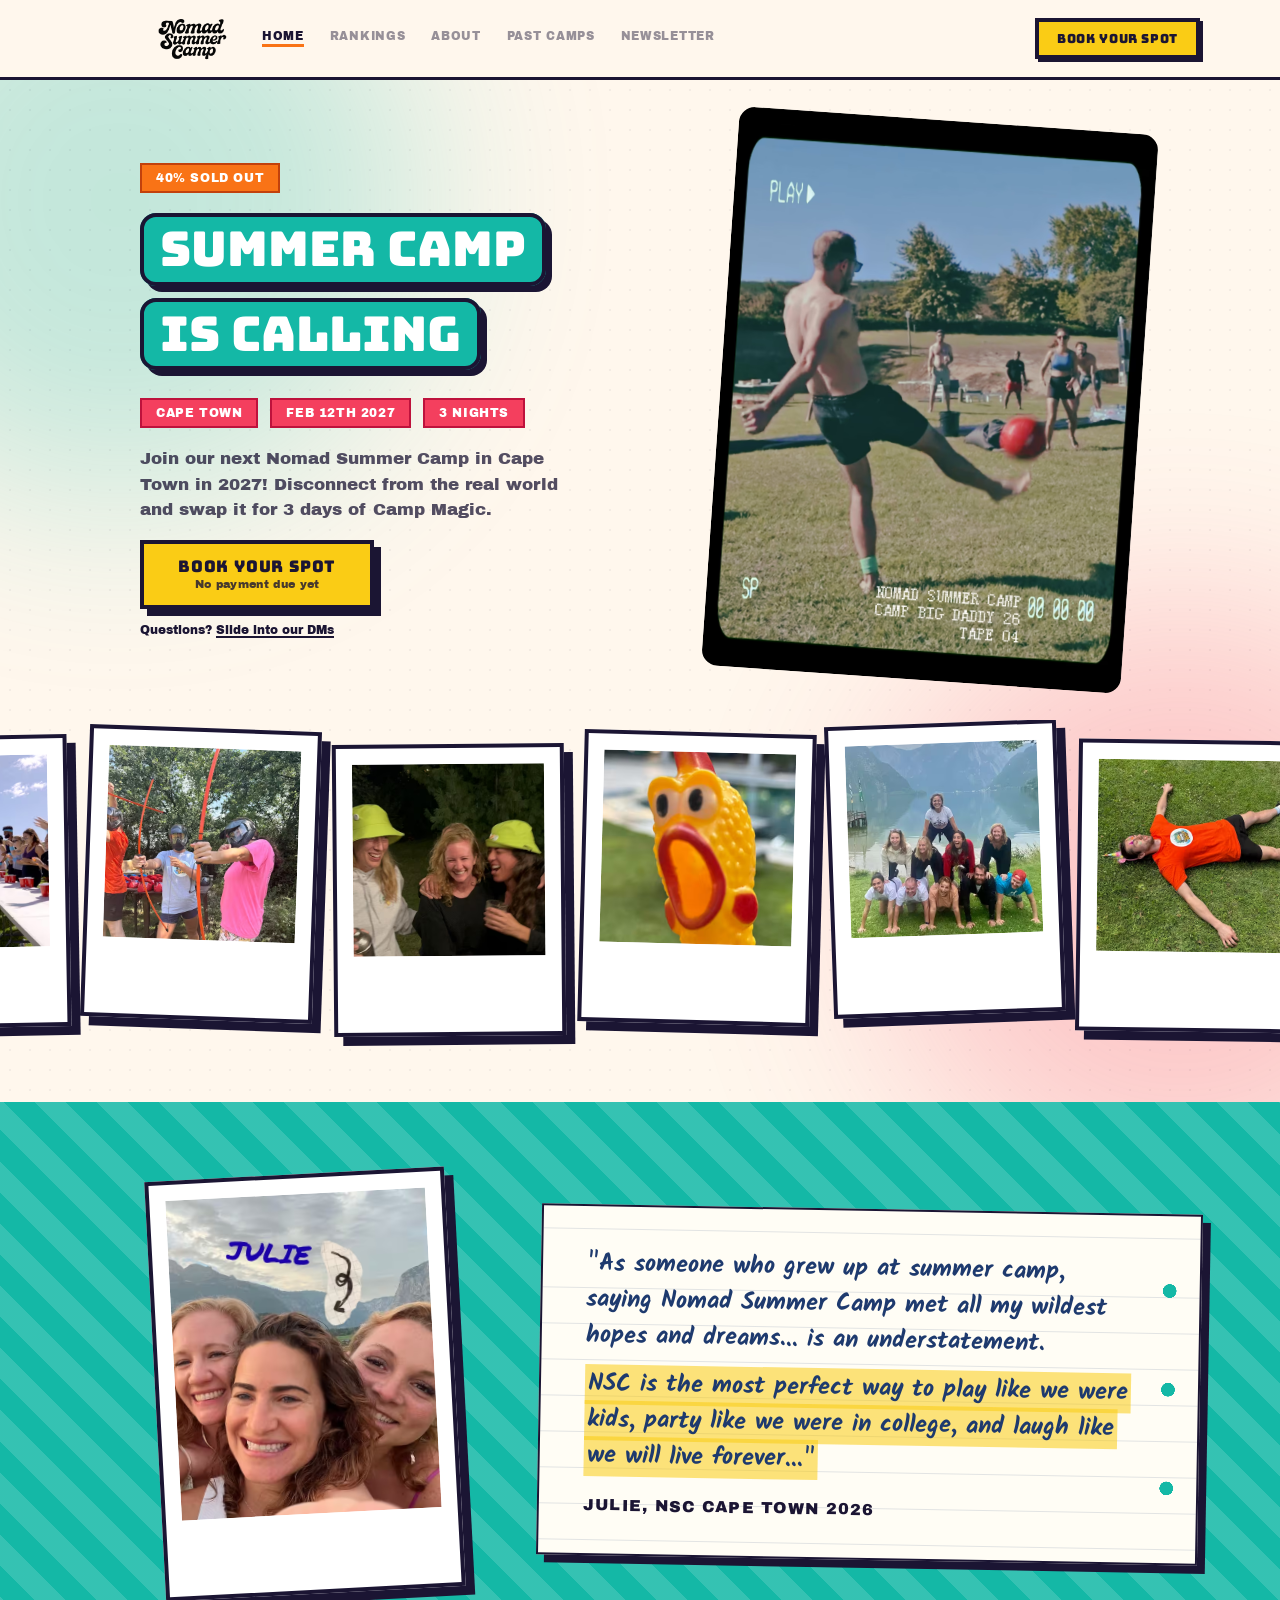
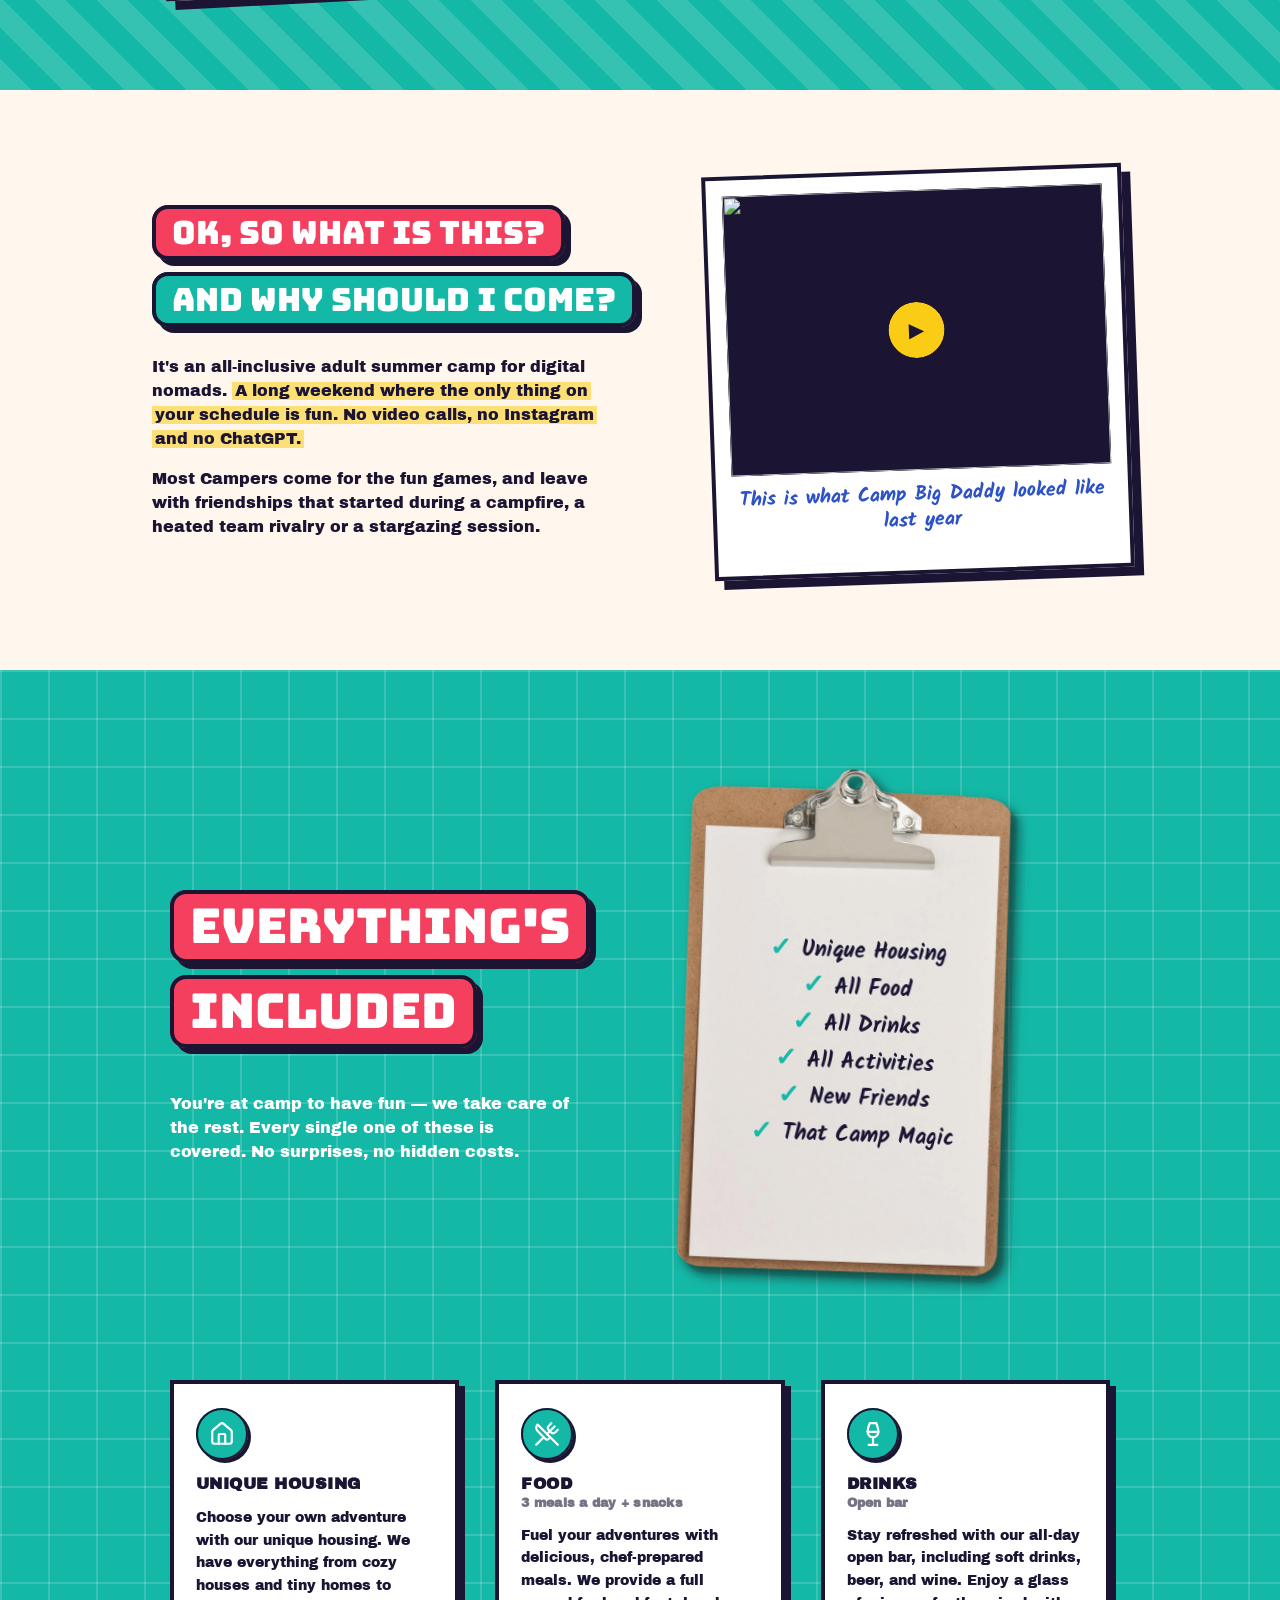
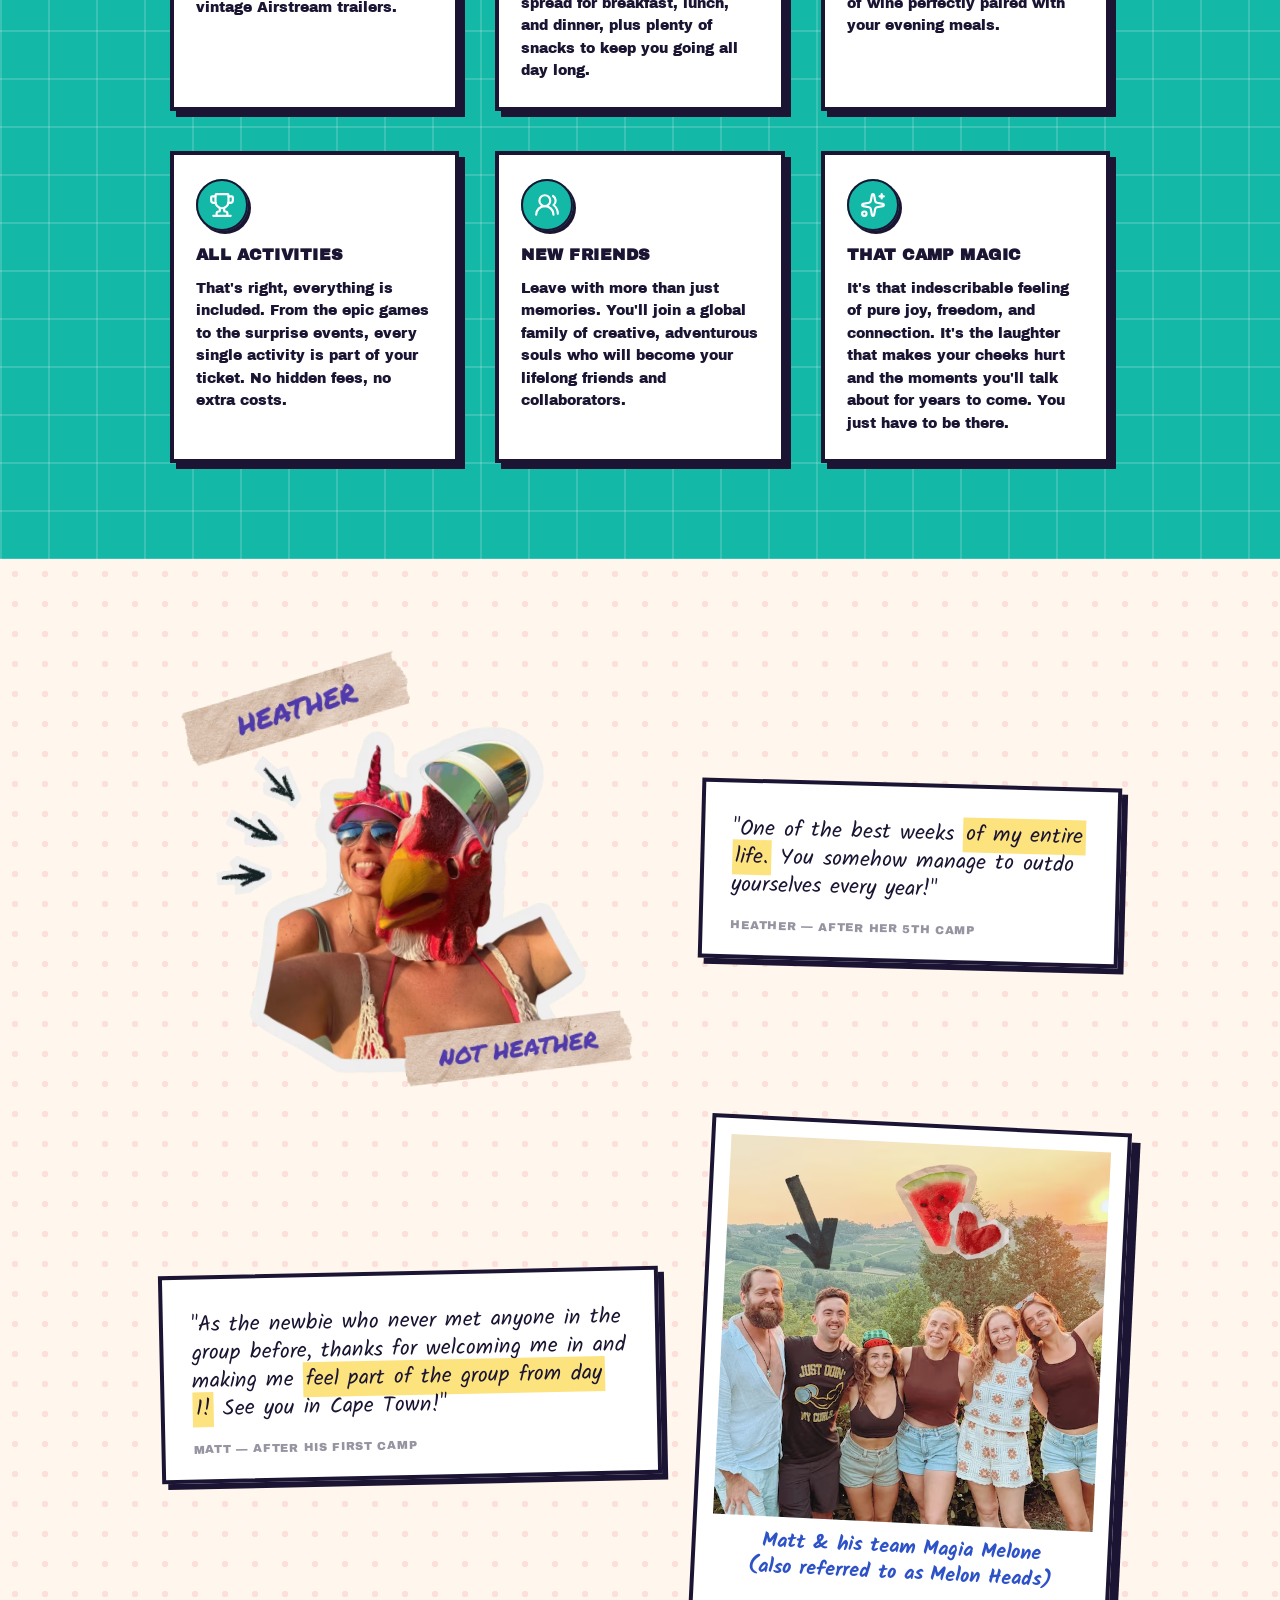
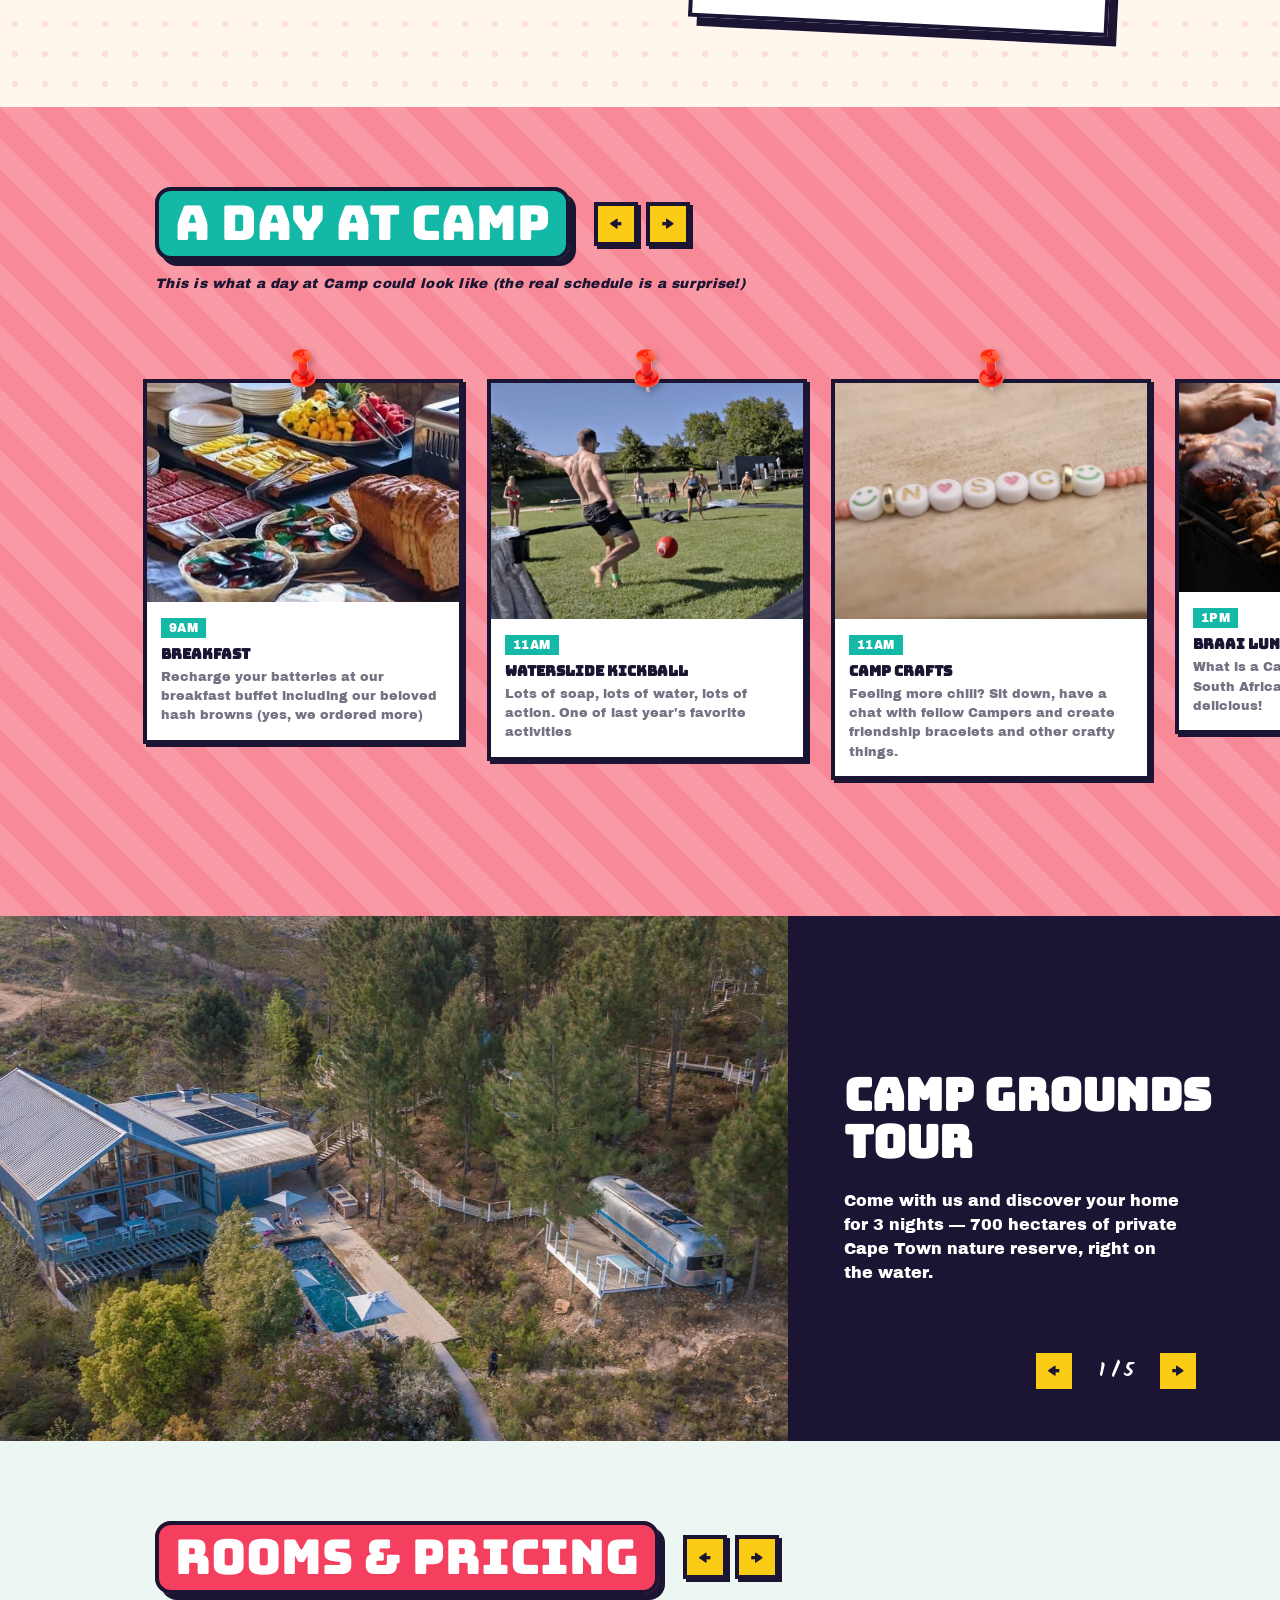
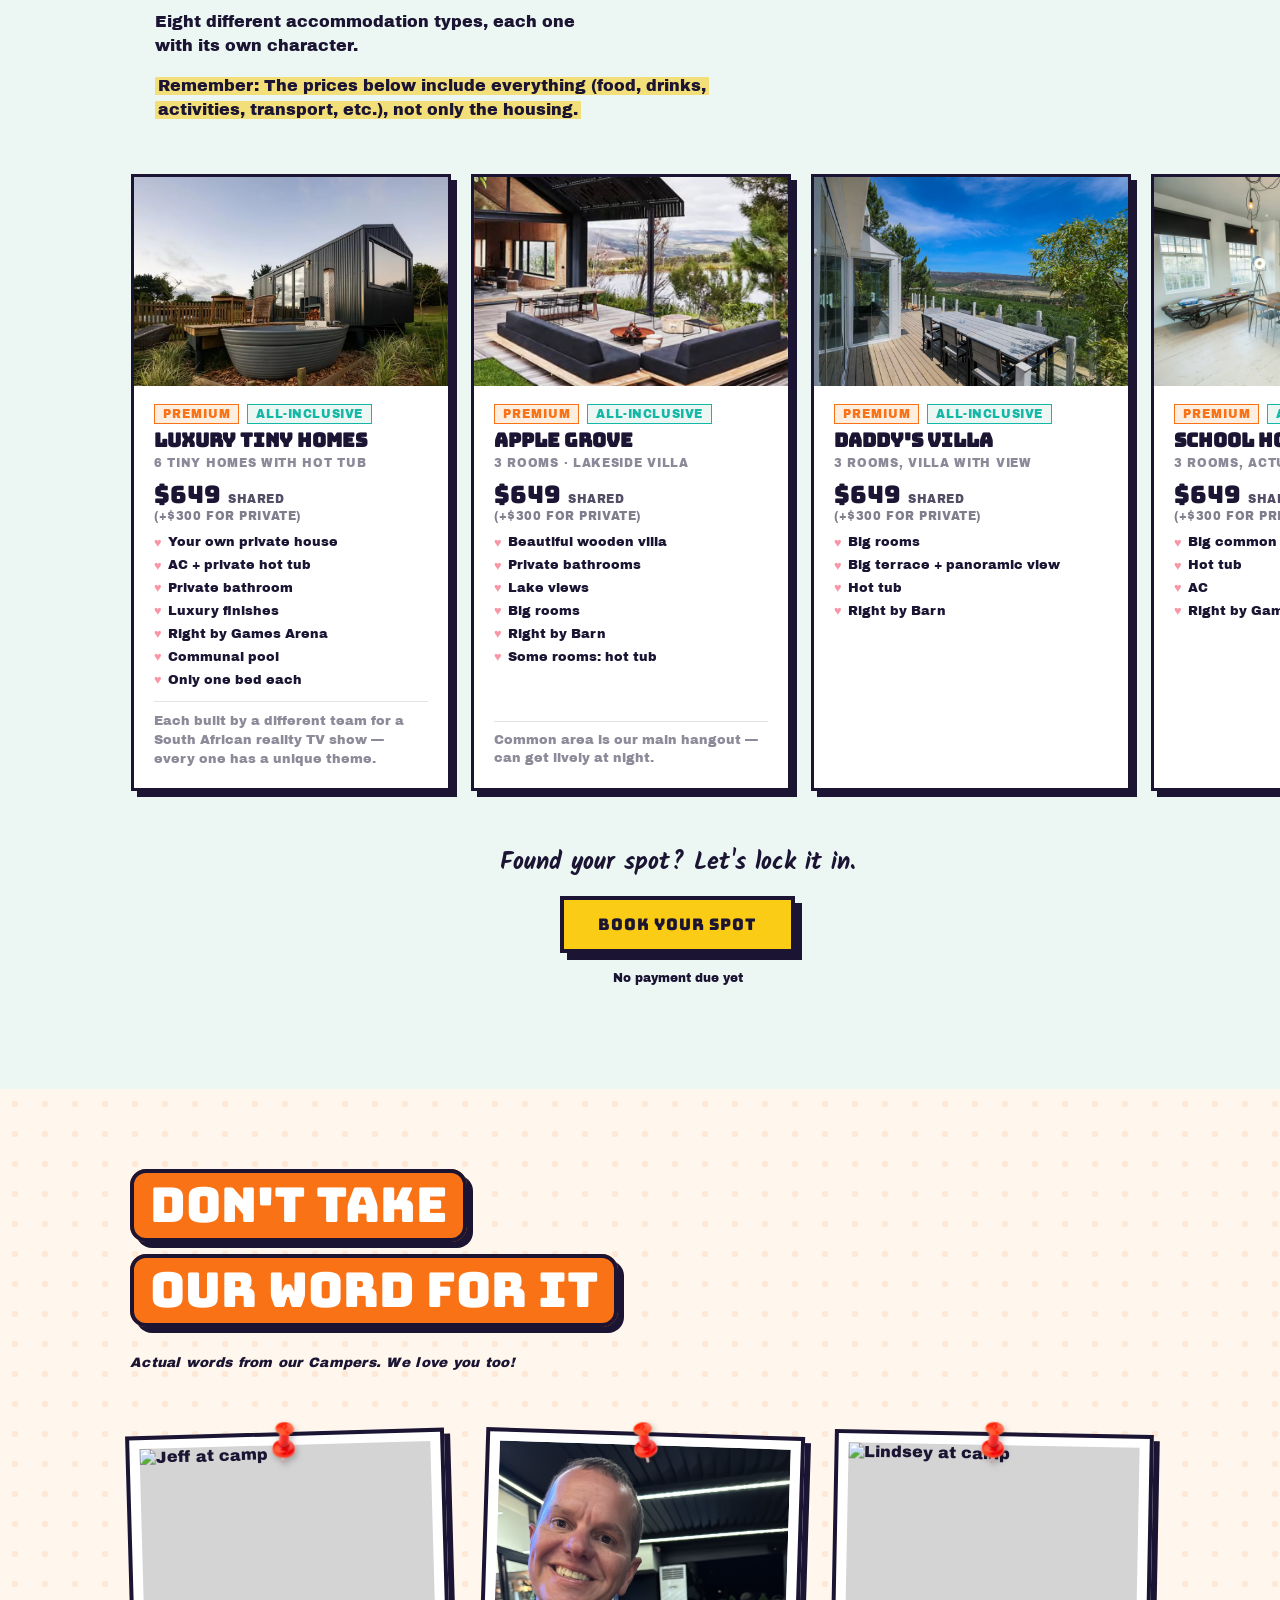
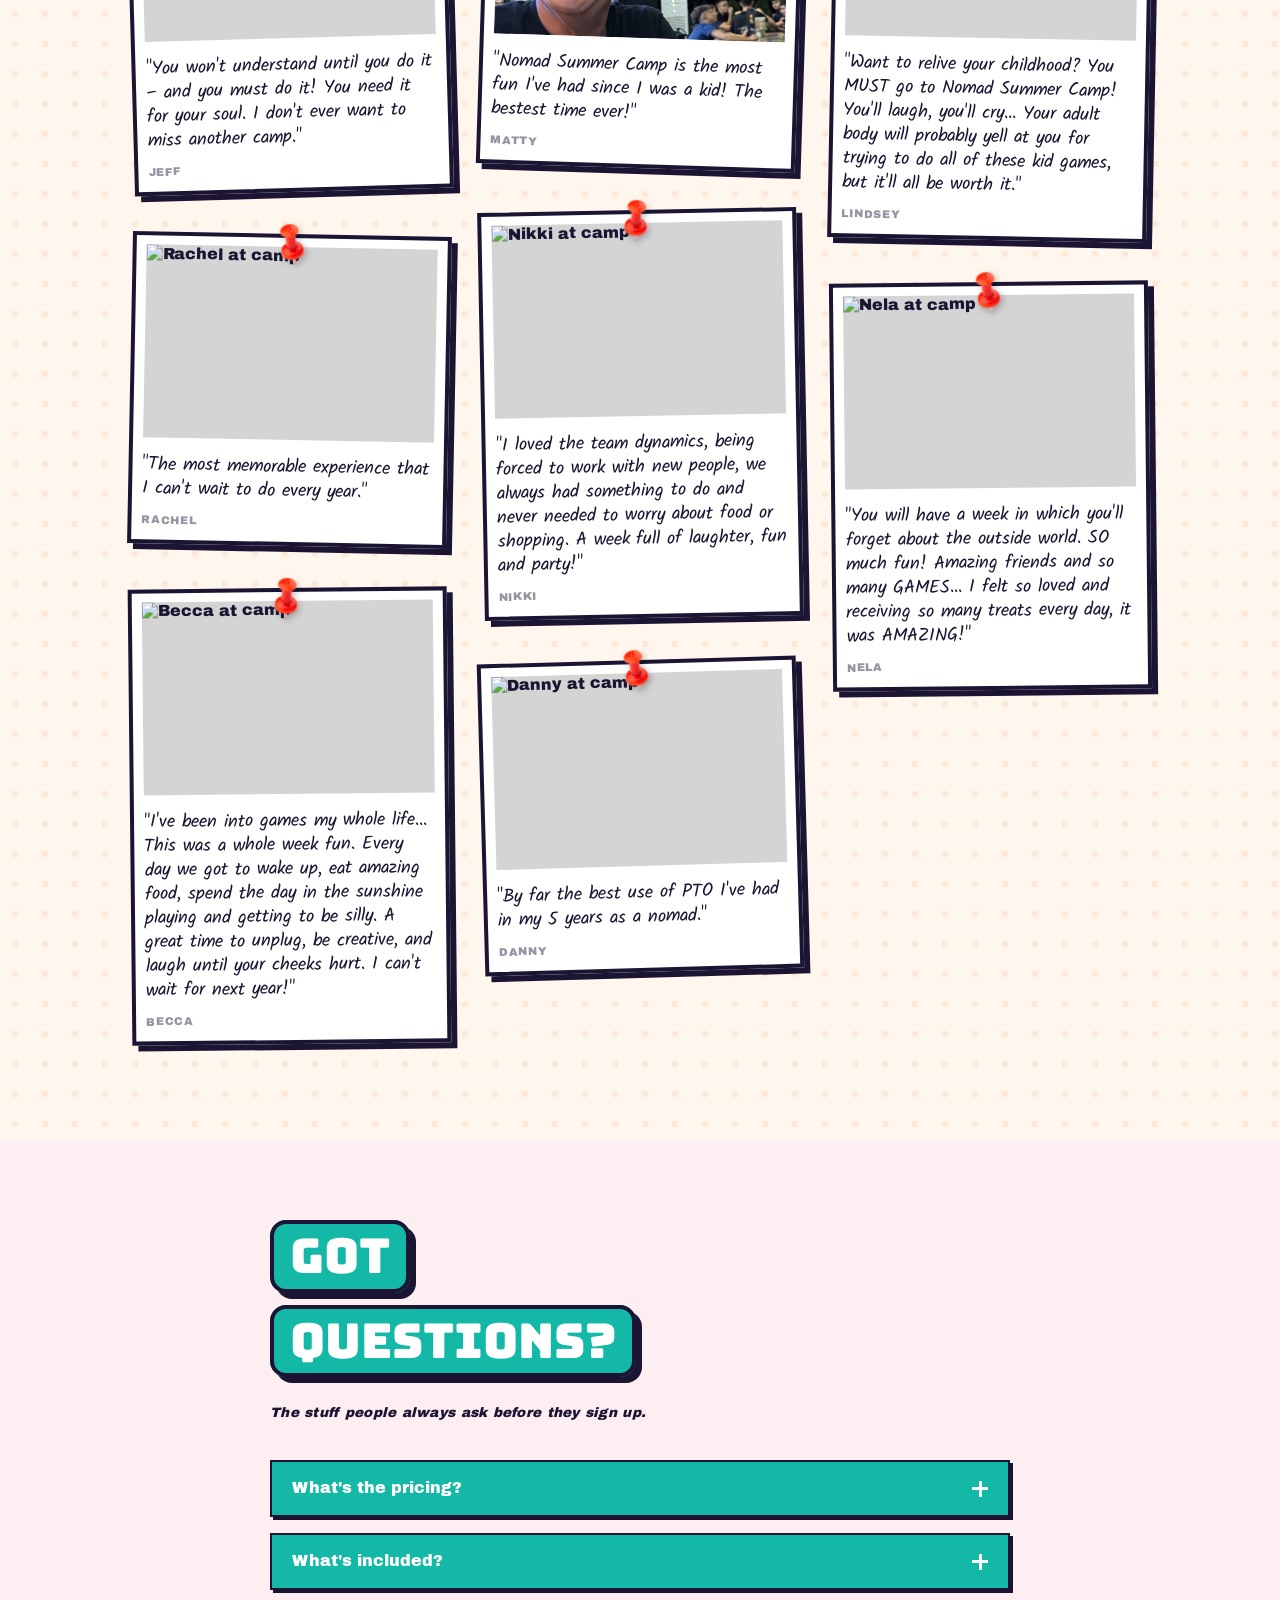
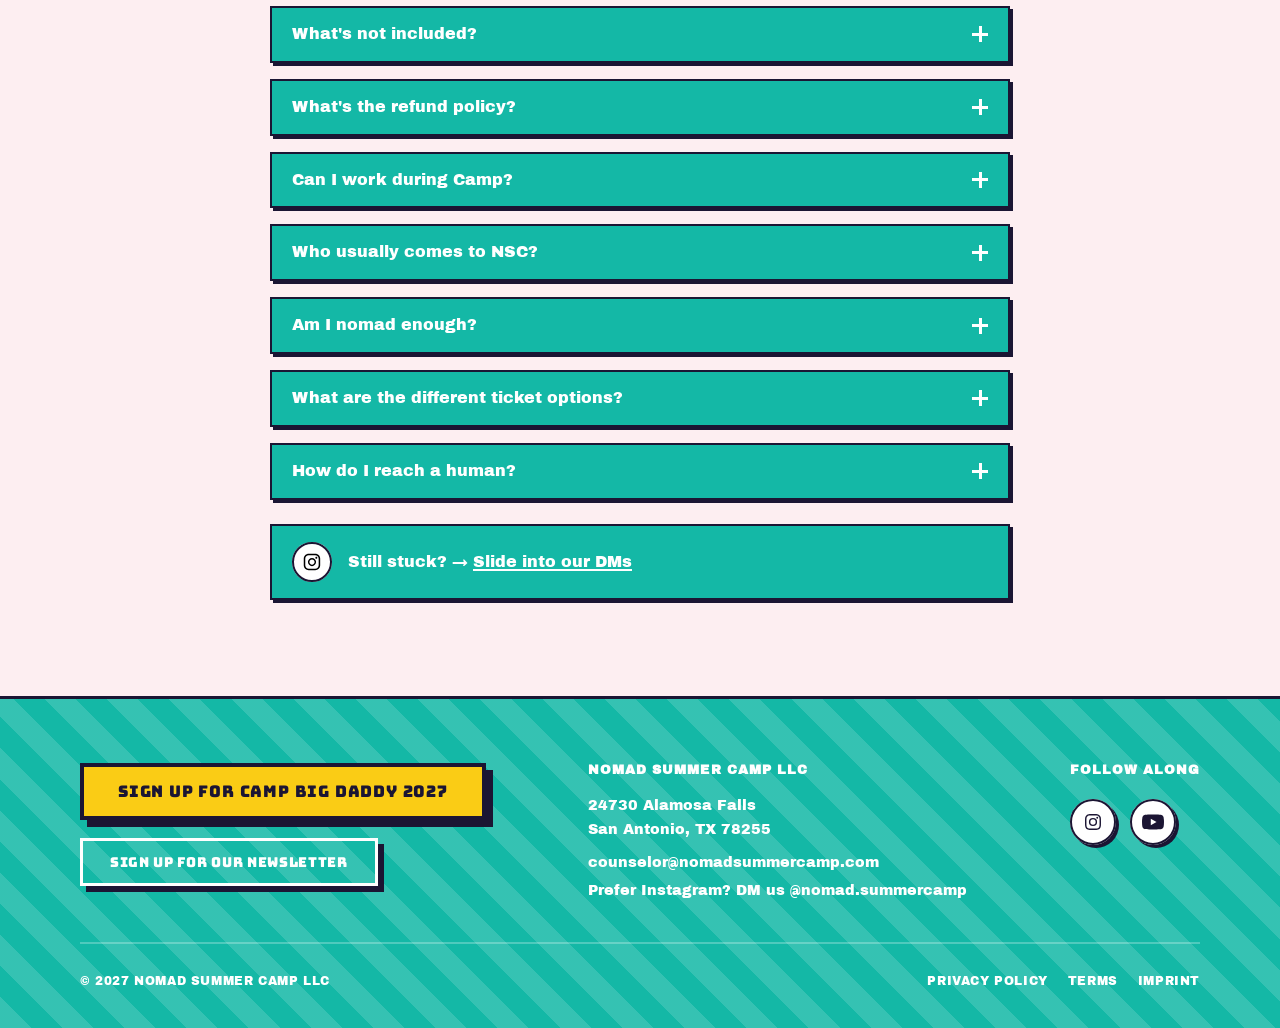
==== index.html @ 0ceeed82 "Fix founder count in FAQ Jeff is an honorary counselor (a running joke), not one of the actual found" ====
<!DOCTYPE html>
<html lang="en">
<head>
  <meta charset="UTF-8">
  <meta name="viewport" content="width=device-width, initial-scale=1.0">
  <title>Nomad Summer Camp — Cape Town 2027</title>
  <meta name="description" content="Nomad Summer Camp Cape Town — an all-inclusive long-weekend camp for digital nomads. Worry-free, unplugged, unforgettable. Camp Big Daddy 2027.">
  <meta property="og:title" content="Nomad Summer Camp — Cape Town 2027">
  <meta property="og:description" content="An all-inclusive long-weekend camp for digital nomads. Worry-free, unplugged, unforgettable.">
  <meta property="og:type" content="website">
  <link rel="icon" type="image/png" sizes="16x16" href="/favicon-16x16.png">
  <link rel="icon" type="image/png" sizes="32x32" href="/favicon-32x32.png">
  <link rel="icon" type="image/x-icon" href="/favicon.ico">
  <link rel="apple-touch-icon" href="/apple-touch-icon.png">
  <link rel="manifest" href="/site.webmanifest">
  <link rel="preconnect" href="https://fonts.googleapis.com">
  <link rel="preconnect" href="https://fonts.gstatic.com" crossorigin>
  <link href="https://fonts.googleapis.com/css2?family=Bungee&family=Archivo+Black&family=Kalam:wght@300;400;700&display=swap" rel="stylesheet">
  <link rel="stylesheet" href="/css/style.css">
  <script src="/components.js" defer></script>
  <script async src="https://tally.so/widgets/embed.js"></script>
</head>
<body>

  <div id="nav-placeholder"></div>

  <!-- Mobile-only sticky book bar — see COMPONENT — STICKY MOBILE BOOK BAR
       in style.css. position:fixed, so it lives here (before the scripts
       that reference it need to find it) regardless of paint order.
       Starts hidden (off-screen); JS slides it up once the hero has
       scrolled past, and tucks it away again over the footer's own CTA. -->
  <div class="sticky-book sticky-book--hidden" id="sticky-book">
    <button class="btn-primary sticky-book__btn" data-tally-open="zxDW8M" data-tally-layout="modal" data-tally-width="800" data-tally-emoji-text="🥳" data-tally-emoji-animation="none" data-tally-form-events-forwarding="1">Book Your Spot</button>
  </div>


  <!-- ================================================
       HERO
       ================================================ -->
  <section class="hero">

    <!-- Background decorative layer (blobs + halftone) -->
    <div class="hero__blob hero__blob--teal" aria-hidden="true"></div>
    <div class="hero__blob hero__blob--pink"  aria-hidden="true"></div>
    <div class="hero__halftone"               aria-hidden="true"></div>

    <!-- Two-column content -->
    <div class="hero__inner">

      <!-- Left: copy & CTA -->
      <div class="hero__content">

        <span class="info-tag info-tag--orange">40% sold out</span>

        <h1 class="headline-stack">
          <span class="sticker sticker--teal">Summer Camp</span>
          <span class="sticker sticker--teal">is calling</span>
        </h1>

        <div class="info-strips">
          <span class="info-tag info-tag--pink">Cape Town</span>
          <span class="info-tag info-tag--pink">Feb 12th 2027</span>
          <span class="info-tag info-tag--pink">3 Nights</span>
        </div>

        <p class="hero__sub">Join our next Nomad Summer Camp in Cape Town in 2027! Disconnect from the real world and swap it for 3 days of Camp Magic.</p>

        <div class="cta-block">
          <button class="btn-primary btn-primary--stack" data-tally-open="zxDW8M" data-tally-layout="modal" data-tally-width="800" data-tally-emoji-text="🥳" data-tally-emoji-animation="none" data-tally-form-events-forwarding="1">
            <span class="btn-primary__label">Book Your Spot</span>
            <span class="btn-primary__note">No payment due yet</span>
          </button>
          <p class="hero__dm">Questions? <a href="https://ig.me/m/nomad.summercamp" target="_blank" rel="noopener"><span class="dm-cta">Slide into our DMs</span></a></p>
        </div>

      </div>

      <!-- Right: hero video -->
      <div class="hero__visual">
        <video src="/bigdaddy-website-hero.mp4" poster="/bigdaddy-website-hero-poster.avif" autoplay muted loop playsinline class="hero__video"></video>
      </div>

    </div><!-- /.hero__inner -->

    <!-- Bottom: polaroid strip — auto-scrolling -->
    <div class="polaroid-strip" aria-hidden="true">
      <div class="polaroid-strip__track">
        <div class="polaroid polaroid--sm"><div class="polaroid__frame"><img src="/strip-1.avif" alt="" class="polaroid__img"></div></div>
        <div class="polaroid polaroid--sm"><div class="polaroid__frame"><img src="/strip-2.avif" alt="" class="polaroid__img"></div></div>
        <div class="polaroid polaroid--sm"><div class="polaroid__frame"><img src="/strip-3.avif" alt="" class="polaroid__img"></div></div>
        <div class="polaroid polaroid--sm"><div class="polaroid__frame"><img src="/strip-4.avif" alt="" class="polaroid__img"></div></div>
        <div class="polaroid polaroid--sm"><div class="polaroid__frame"><img src="/strip-5.avif" alt="" class="polaroid__img"></div></div>
        <div class="polaroid polaroid--sm"><div class="polaroid__frame"><img src="/strip-6.avif" alt="" class="polaroid__img"></div></div>
        <div class="polaroid polaroid--sm"><div class="polaroid__frame"><img src="/strip-7.avif" alt="" class="polaroid__img"></div></div>
        <div class="polaroid polaroid--sm"><div class="polaroid__frame"><img src="/strip-8.avif" alt="" class="polaroid__img"></div></div>
        <div class="polaroid polaroid--sm"><div class="polaroid__frame"><img src="/strip-9.avif" alt="" class="polaroid__img"></div></div>
        <div class="polaroid polaroid--sm"><div class="polaroid__frame"><img src="/strip-10.avif" alt="" class="polaroid__img"></div></div>
        <div class="polaroid polaroid--sm"><div class="polaroid__frame"><img src="/strip-11.avif" alt="" class="polaroid__img"></div></div>
        <div class="polaroid polaroid--sm"><div class="polaroid__frame"><img src="/strip-12.avif" alt="" class="polaroid__img"></div></div>
        <div class="polaroid polaroid--sm"><div class="polaroid__frame"><img src="/strip-13.avif" alt="" class="polaroid__img"></div></div>
        <div class="polaroid polaroid--sm"><div class="polaroid__frame"><img src="/strip-14.avif" alt="" class="polaroid__img"></div></div>
        <div class="polaroid polaroid--sm"><div class="polaroid__frame"><img src="/strip-15.avif" alt="" class="polaroid__img"></div></div>
        <!-- duplicate set for seamless loop -->
        <div class="polaroid polaroid--sm"><div class="polaroid__frame"><img src="/strip-1.avif" alt="" class="polaroid__img"></div></div>
        <div class="polaroid polaroid--sm"><div class="polaroid__frame"><img src="/strip-2.avif" alt="" class="polaroid__img"></div></div>
        <div class="polaroid polaroid--sm"><div class="polaroid__frame"><img src="/strip-3.avif" alt="" class="polaroid__img"></div></div>
        <div class="polaroid polaroid--sm"><div class="polaroid__frame"><img src="/strip-4.avif" alt="" class="polaroid__img"></div></div>
        <div class="polaroid polaroid--sm"><div class="polaroid__frame"><img src="/strip-5.avif" alt="" class="polaroid__img"></div></div>
        <div class="polaroid polaroid--sm"><div class="polaroid__frame"><img src="/strip-6.avif" alt="" class="polaroid__img"></div></div>
        <div class="polaroid polaroid--sm"><div class="polaroid__frame"><img src="/strip-7.avif" alt="" class="polaroid__img"></div></div>
        <div class="polaroid polaroid--sm"><div class="polaroid__frame"><img src="/strip-8.avif" alt="" class="polaroid__img"></div></div>
        <div class="polaroid polaroid--sm"><div class="polaroid__frame"><img src="/strip-9.avif" alt="" class="polaroid__img"></div></div>
        <div class="polaroid polaroid--sm"><div class="polaroid__frame"><img src="/strip-10.avif" alt="" class="polaroid__img"></div></div>
        <div class="polaroid polaroid--sm"><div class="polaroid__frame"><img src="/strip-11.avif" alt="" class="polaroid__img"></div></div>
        <div class="polaroid polaroid--sm"><div class="polaroid__frame"><img src="/strip-12.avif" alt="" class="polaroid__img"></div></div>
        <div class="polaroid polaroid--sm"><div class="polaroid__frame"><img src="/strip-13.avif" alt="" class="polaroid__img"></div></div>
        <div class="polaroid polaroid--sm"><div class="polaroid__frame"><img src="/strip-14.avif" alt="" class="polaroid__img"></div></div>
        <div class="polaroid polaroid--sm"><div class="polaroid__frame"><img src="/strip-15.avif" alt="" class="polaroid__img"></div></div>
      </div>
    </div>

  </section>

  <!-- ================================================
       QUOTE
       ================================================ -->
  <section class="quote-section">

    <div class="quote-section__inner">

      <!-- Camper polaroid -->
      <div class="quote-section__polaroid">
        <div class="polaroid polaroid--camper">
          <div class="polaroid__frame polaroid__frame--camper">
            <img src="/quote-julie.avif" alt="Julie at Nomad Summer Camp" class="polaroid__img">
          </div>
        </div>
      </div>

      <!-- Quote on torn notebook paper -->
      <div class="quote-card quote-card--paper">
        <div class="quote-card__content">
          <blockquote class="quote-text">
            <p class="quote-text__p">"As someone who grew up at summer camp, saying Nomad Summer Camp met all my wildest hopes and dreams... is an understatement.</p>
            <p class="quote-text__p"><mark class="highlight">NSC is the most perfect way to play like we were kids, party like we were in college, and laugh like we will live forever..."</mark></p>
          </blockquote>
          <cite class="quote-author">Julie, NSC Cape Town 2026</cite>
        </div>
      </div>

    </div>
  </section>


  <!-- ================================================
       WHAT IS NSC — CONCEPT A: Manifesto Strip
       Merged with the old "Last Year's Camp" section — its video
       polaroid now sits here, on the right.
       ================================================ -->
  <section class="what-nsc what-nsc--a">
    <div class="what-a__inner">

      <div class="what-a__content">
        <div class="what-a__stickers">
          <span class="sticker sticker--pink">Ok, so what is this?</span>
          <span class="sticker sticker--teal">And why should I come?</span>
        </div>
        <div class="what-nsc__copy">
          <p>It's an all-inclusive adult summer camp for digital nomads. <mark class="highlight">A long weekend where the only thing on your schedule is fun. No video calls, no Instagram and no ChatGPT.</mark></p>
          <p>Most Campers come for the fun games, and leave with friendships that started during a campfire, a heated team rivalry or a stargazing session.</p>
        </div>
      </div>

      <div class="polaroid what-a__video">
        <div class="polaroid__frame what-a__video-frame">
          <button type="button" class="video-embed" data-video-id="j8RlL1rbtu0"
                  data-video-title="Camp Big Daddy 2026"
                  aria-label="Play the Camp Big Daddy 2026 video">
            <img src="https://i.ytimg.com/vi/j8RlL1rbtu0/maxresdefault.jpg" alt=""
                 class="video-embed__thumb" loading="lazy"
                 onerror="this.src='https://i.ytimg.com/vi/j8RlL1rbtu0/hqdefault.jpg'">
            <span class="play-btn" aria-hidden="true">▶</span>
          </button>
        </div>
        <p class="polaroid__caption">This is what Camp Big Daddy looked like last year</p>
      </div>

    </div>
  </section>


  <!-- ================================================
       WHAT'S INCLUDED
       ================================================ -->
  <section class="included">
    <div class="included__inner">

      <!-- Left: headline + tagline -->
      <div class="included__content">
        <div class="headline-stack">
          <span class="sticker sticker--pink">Everything's</span>
          <span class="sticker sticker--pink">Included</span>
        </div>
        <p class="included__sub">You're at camp to have fun — we take care of the rest. Every single one of these is covered. No surprises, no hidden costs.</p>
      </div>

      <!-- Right: clipboard with overlaid checklist -->
      <div class="included__clipboard-wrap">
        <div class="included__clipboard">
          <img src="/clipboard.png" alt="Everything included checklist" class="included__clipboard-img">
          <ul class="included__checklist" aria-label="What's included">
            <li class="included__item"><span class="included__check">✓</span> Unique Housing</li>
            <li class="included__item"><span class="included__check">✓</span> All Food</li>
            <li class="included__item"><span class="included__check">✓</span> All Drinks</li>
            <li class="included__item"><span class="included__check">✓</span> All Activities</li>
            <li class="included__item"><span class="included__check">✓</span> New Friends</li>
            <li class="included__item"><span class="included__check">✓</span> That Camp Magic</li>
          </ul>
        </div>
      </div>

    </div>

    <!-- Second block — same teal field, the six things spelled out -->
    <div class="included__detail">
      <div class="included__feature">
        <span class="included__icon" aria-hidden="true">
          <svg viewBox="0 0 24 24" fill="none" stroke="currentColor" stroke-width="2" stroke-linecap="round" stroke-linejoin="round">
            <path d="M15 21v-8a1 1 0 0 0-1-1h-4a1 1 0 0 0-1 1v8"/>
            <path d="M3 10a2 2 0 0 1 .709-1.528l7-6a2 2 0 0 1 2.582 0l7 6A2 2 0 0 1 21 10v9a2 2 0 0 1-2 2H5a2 2 0 0 1-2-2z"/>
          </svg>
        </span>
        <h3 class="included__feature-title">Unique Housing</h3>
        <p class="included__feature-text">Choose your own adventure with our unique housing. We have everything from cozy houses and tiny homes to vintage Airstream trailers.</p>
      </div>

      <div class="included__feature">
        <span class="included__icon" aria-hidden="true">
          <svg viewBox="0 0 24 24" fill="none" stroke="currentColor" stroke-width="2" stroke-linecap="round" stroke-linejoin="round">
            <path d="m16 2-2.3 2.3a3 3 0 0 0 0 4.2l1.8 1.8a3 3 0 0 0 4.2 0L22 8"/>
            <path d="M15 15 3.3 3.3a4.2 4.2 0 0 0 0 6l7.3 7.3c.7.7 2 .7 2.8 0L15 15Zm0 0 7 7"/>
            <path d="m2.1 21.8 6.4-6.3"/>
            <path d="m19 5-7 7"/>
          </svg>
        </span>
        <h3 class="included__feature-title">Food <span class="included__feature-note">3 meals a day + snacks</span></h3>
        <p class="included__feature-text">Fuel your adventures with delicious, chef-prepared meals. We provide a full spread for breakfast, lunch, and dinner, plus plenty of snacks to keep you going all day long.</p>
      </div>

      <div class="included__feature">
        <span class="included__icon" aria-hidden="true">
          <svg viewBox="0 0 24 24" fill="none" stroke="currentColor" stroke-width="2" stroke-linecap="round" stroke-linejoin="round">
            <path d="M8 22h8"/>
            <path d="M7 10h10"/>
            <path d="M12 15v7"/>
            <path d="M12 15a5 5 0 0 0 5-5c0-2-.5-4-2-8H9c-1.5 4-2 6-2 8a5 5 0 0 0 5 5Z"/>
          </svg>
        </span>
        <h3 class="included__feature-title">Drinks <span class="included__feature-note">Open bar</span></h3>
        <p class="included__feature-text">Stay refreshed with our all-day open bar, including soft drinks, beer, and wine. Enjoy a glass of wine perfectly paired with your evening meals.</p>
      </div>

      <div class="included__feature">
        <span class="included__icon" aria-hidden="true">
          <svg viewBox="0 0 24 24" fill="none" stroke="currentColor" stroke-width="2" stroke-linecap="round" stroke-linejoin="round">
            <path d="M10 14.66V17a1 1 0 0 1-1 1 2 2 0 0 0-2 2v2"/>
            <path d="M14 14.66V17a1 1 0 0 0 1 1 2 2 0 0 1 2 2v2"/>
            <path d="M17.916 10H19.5A2.5 2.5 0 0 0 22 7.5V5a1 1 0 0 0-1-1h-3"/>
            <path d="M4 22h16"/>
            <path d="M6 9a6 6 0 0 0 12 0V3a1 1 0 0 0-1-1H7a1 1 0 0 0-1 1z"/>
            <path d="M6.084 10H4.5A2.5 2.5 0 0 1 2 7.5V5a1 1 0 0 1 1-1h3"/>
          </svg>
        </span>
        <h3 class="included__feature-title">All Activities</h3>
        <p class="included__feature-text">That's right, everything is included. From the epic games to the surprise events, every single activity is part of your ticket. No hidden fees, no extra costs.</p>
      </div>

      <div class="included__feature">
        <span class="included__icon" aria-hidden="true">
          <svg viewBox="0 0 24 24" fill="none" stroke="currentColor" stroke-width="2" stroke-linecap="round" stroke-linejoin="round">
            <path d="M18 21a8 8 0 0 0-16 0"/>
            <circle cx="10" cy="8" r="5"/>
            <path d="M22 20c0-3.37-2-6.5-4-8a5 5 0 0 0-.45-8.3"/>
          </svg>
        </span>
        <h3 class="included__feature-title">New Friends</h3>
        <p class="included__feature-text">Leave with more than just memories. You'll join a global family of creative, adventurous souls who will become your lifelong friends and collaborators.</p>
      </div>

      <div class="included__feature">
        <span class="included__icon" aria-hidden="true">
          <svg viewBox="0 0 24 24" fill="none" stroke="currentColor" stroke-width="2" stroke-linecap="round" stroke-linejoin="round">
            <path d="M11.017 2.814a1 1 0 0 1 1.966 0l1.051 5.558a2 2 0 0 0 1.594 1.594l5.558 1.051a1 1 0 0 1 0 1.966l-5.558 1.051a2 2 0 0 0-1.594 1.594l-1.051 5.558a1 1 0 0 1-1.966 0l-1.051-5.558a2 2 0 0 0-1.594-1.594l-5.558-1.051a1 1 0 0 1 0-1.966l5.558-1.051a2 2 0 0 0 1.594-1.594z"/>
            <path d="M20 2v4"/>
            <path d="M22 4h-4"/>
            <circle cx="4" cy="20" r="2"/>
          </svg>
        </span>
        <h3 class="included__feature-title">That Camp Magic</h3>
        <p class="included__feature-text">It's that indescribable feeling of pure joy, freedom, and connection. It's the laughter that makes your cheeks hurt and the moments you'll talk about for years to come. You just have to be there.</p>
      </div>
    </div>

  </section>


  <!-- ================================================
       CAMPER QUOTES
       ================================================ -->
  <section class="quotes-lr">
    <div class="quotes-lr__grid">

      <!-- Row 1: Heather sticker left, quote right -->
      <div class="quotes-lr__img quotes-lr__img--heather">
        <img src="/heather-testimonial.avif" alt="Heather at camp">
      </div>
      <div class="quotes-duo__card quotes-lr__card quotes-lr__card--heather">
        <blockquote class="quotes-duo__text">"One of the best weeks <mark class="highlight">of my entire life.</mark> You somehow manage to outdo yourselves every year!"</blockquote>
        <cite class="quotes-duo__author">Heather — after her 5th camp</cite>
      </div>

      <!-- Row 2: quote left, Matt polaroid right -->
      <div class="quotes-duo__card quotes-lr__card quotes-lr__card--matt">
        <blockquote class="quotes-duo__text">"As the newbie who never met anyone in the group before, thanks for welcoming me in and making me <mark class="highlight">feel part of the group from day 1!</mark> See you in Cape Town!"</blockquote>
        <cite class="quotes-duo__author">Matt — after his first camp</cite>
      </div>
      <div class="quotes-lr__img quotes-lr__img--matt">
        <div class="quotes-lr__polaroid">
          <img src="/matt-testimonial-polaroid.avif" alt="Matt at camp">
          <p class="polaroid__caption">Matt & his team Magia Melone<br>(also referred to as Melon Heads)</p>
        </div>
      </div>

    </div>
  </section>


  <!-- ================================================
       A DAY AT CAMP — B2: HORIZONTAL TIMELINE
       ================================================ -->
  <section class="schedule sched-b2">
    <div class="sched-b2__inner">

      <div class="sched-b2__head">
        <div class="sched-b2__head-row">
          <span class="sticker sticker--teal">A day at camp</span>
          <div class="sched-b2__nav">
            <button class="sched-b2__btn" id="b2-prev" aria-label="Previous">←</button>
            <button class="sched-b2__btn" id="b2-next" aria-label="Next">→</button>
          </div>
        </div>
        <p class="sched__sub">This is what a day at Camp could look like (the real schedule is a surprise!)</p>
      </div>

    </div><!-- /.sched-b2__inner -->

    <div class="sched-b2__scroll" id="b2-scroll">

        <div class="sched-b2__item">
          <img src="/pin.png" class="sched-b2__pin" aria-hidden="true" alt="">
          <div class="sched-b2__card">
            <div class="sched-b2__photo">
              <img src="/dayatcamp_breakfast.jpg" alt="Breakfast" class="sched-b2__photo-media">
            </div>
            <span class="sched-b2__time">9am</span>
            <h3 class="sched-b2__name">Breakfast</h3>
            <p class="sched-b2__desc">Recharge your batteries at our breakfast buffet including our beloved hash browns (yes, we ordered more)</p>
          </div>
        </div>

        <div class="sched-b2__item">
          <img src="/pin.png" class="sched-b2__pin" aria-hidden="true" alt="">
          <div class="sched-b2__card">
            <div class="sched-b2__photo">
              <video src="/dayatcamp_kickball.mp4" poster="/dayatcamp_kickball.avif" autoplay muted loop playsinline class="sched-b2__photo-media"></video>
            </div>
            <span class="sched-b2__time">11am</span>
            <h3 class="sched-b2__name">Waterslide Kickball</h3>
            <p class="sched-b2__desc">Lots of soap, lots of water, lots of action. One of last year's favorite activities</p>
          </div>
        </div>

        <div class="sched-b2__item">
          <img src="/pin.png" class="sched-b2__pin" aria-hidden="true" alt="">
          <div class="sched-b2__card">
            <div class="sched-b2__photo">
              <video src="/dayatcamp_crafts.mp4" poster="/dayatcamp_crafts.avif" autoplay muted loop playsinline class="sched-b2__photo-media"></video>
            </div>
            <span class="sched-b2__time">11am</span>
            <h3 class="sched-b2__name">Camp Crafts</h3>
            <p class="sched-b2__desc">Feeling more chill? Sit down, have a chat with fellow Campers and create friendship bracelets and other crafty things.</p>
          </div>
        </div>

        <div class="sched-b2__item">
          <img src="/pin.png" class="sched-b2__pin" aria-hidden="true" alt="">
          <div class="sched-b2__card">
            <div class="sched-b2__photo">
              <img src="/dayatcamp_braai.avif" alt="Braai Lunch" class="sched-b2__photo-media">
            </div>
            <span class="sched-b2__time">1pm</span>
            <h3 class="sched-b2__name">Braai Lunch</h3>
            <p class="sched-b2__desc">What is a Camp without a bbq? In South Africa, it's called Braai, and it's delicious!</p>
          </div>
        </div>

        <div class="sched-b2__item">
          <img src="/pin.png" class="sched-b2__pin" aria-hidden="true" alt="">
          <div class="sched-b2__card">
            <div class="sched-b2__photo">
              <video src="/dayatcamp_campgames.mp4" poster="/dayatcamp_campgames.avif" autoplay muted loop playsinline class="sched-b2__photo-media"></video>
            </div>
            <span class="sched-b2__time">3pm</span>
            <h3 class="sched-b2__name">Campolympics</h3>
            <p class="sched-b2__desc">It's game time, Campers. Get in your teams, get your war paint on and fight for those points!</p>
          </div>
        </div>

        <div class="sched-b2__item">
          <img src="/pin.png" class="sched-b2__pin" aria-hidden="true" alt="">
          <div class="sched-b2__card">
            <div class="sched-b2__photo">
              <img src="/dayatcamp_hottub.jpg" alt="Hot Tub Time" class="sched-b2__photo-media">
            </div>
            <span class="sched-b2__time">5pm</span>
            <h3 class="sched-b2__name">Hot Tub Time</h3>
            <p class="sched-b2__desc">Your afternoon is free, so you can get to know other Campers. And why not do that in a hot tub?!</p>
          </div>
        </div>

        <div class="sched-b2__item">
          <img src="/pin.png" class="sched-b2__pin" aria-hidden="true" alt="">
          <div class="sched-b2__card">
            <div class="sched-b2__photo">
              <img src="/dayatcamp_dinner.jpg" alt="Curry Dinner" class="sched-b2__photo-media">
            </div>
            <span class="sched-b2__time">8pm</span>
            <h3 class="sched-b2__name">Curry Dinner</h3>
            <p class="sched-b2__desc">South Africa loves its curries… and the Camp kitchen folks really are experts at making them!</p>
          </div>
        </div>

        <div class="sched-b2__item">
          <img src="/pin.png" class="sched-b2__pin" aria-hidden="true" alt="">
          <div class="sched-b2__card">
            <div class="sched-b2__photo">
              <video src="/dayatcamp_nomadsgottalent.mp4" poster="/dayatcamp_nomadsgottalent.avif" autoplay muted loop playsinline class="sched-b2__photo-media"></video>
            </div>
            <span class="sched-b2__time">9pm</span>
            <h3 class="sched-b2__name">Nomads Got Talent</h3>
            <p class="sched-b2__desc">Hidden talents welcome: sing, juggle, or tell your worst joke. The stage is yours, Campers.</p>
          </div>
        </div>

        <div class="sched-b2__item">
          <img src="/pin.png" class="sched-b2__pin" aria-hidden="true" alt="">
          <div class="sched-b2__card">
            <div class="sched-b2__photo sched-b2__photo--dark"><span class="sched-b2__hidden">We can't show this…</span></div>
            <span class="sched-b2__time">Late</span>
            <h3 class="sched-b2__name">After Party</h3>
            <p class="sched-b2__desc">We end the day with a bang, one of our infamous Camp parties. For good reasons, that footage stays private. ;)</p>
          </div>
        </div>

    </div><!-- /.sched-b2__scroll -->
  </section>


  <!-- ================================================
       LOCATION
       ================================================ -->
  <section class="venue venue-c2">
    <div class="venue-c2__track" id="c2-track">
      <!-- Intro slide -->
      <div class="venue-c2__slide">
        <img src="/campgrounds-1-start.jpg" alt="Camp Big Daddy overview" class="venue-c2__img">
        <div class="venue-c2__info">
          <h2 class="venue-c2__title">Camp Grounds Tour</h2>
          <p class="venue-c2__desc">Come with us and discover your home for 3 nights — 700 hectares of private Cape Town nature reserve, right on the water.</p>
        </div>
      </div>
      <div class="venue-c2__slide">
        <img src="/campgrounds-2-lake-beach.avif" alt="Lake & Beach" class="venue-c2__img">
        <div class="venue-c2__info">
          <span class="info-tag info-tag--teal">Stop 1</span>
          <h3 class="venue-c2__name">Lake & Beach</h3>
          <p class="venue-c2__desc">A private lake with a white sand beach. Kayaks, paddle boards, and cold water you'll jump in anyway.</p>
        </div>
      </div>
      <div class="venue-c2__slide">
        <img src="/campgrounds-3-barn.avif" alt="The Barn" class="venue-c2__img">
        <div class="venue-c2__info">
          <span class="info-tag info-tag--orange">Stop 2</span>
          <h3 class="venue-c2__name">The Barn</h3>
          <p class="venue-c2__desc">Three meals a day, all included. Part restaurant, part social hub — if you haven't laughed at dinner yet, you will.</p>
        </div>
      </div>
      <div class="venue-c2__slide">
        <img src="/campgrounds-4-kleinparadys.avif" alt="Klein Paradys" class="venue-c2__img">
        <div class="venue-c2__info">
          <span class="info-tag info-tag--pink">Stop 3</span>
          <h3 class="venue-c2__name">Klein Paradys</h3>
          <p class="venue-c2__desc">The main game field. Obstacle courses, team challenges — the kind of competition that turns strangers into rivals into friends.</p>
        </div>
      </div>
      <div class="venue-c2__slide">
        <img src="/campgrounds-5-airstreams.avif" alt="Airstreams" class="venue-c2__img">
        <div class="venue-c2__info">
          <span class="info-tag info-tag--orange">Stop 4</span>
          <h3 class="venue-c2__name">Airstreams</h3>
          <p class="venue-c2__desc">Vintage Airstream trailers for lucky campers. Unique, iconic, and exactly as cool as they sound.</p>
        </div>
      </div>
    </div>
    <div class="venue-c2__ui">
      <button class="sched-b2__btn" id="c2-prev" aria-label="Previous">←</button>
      <span class="venue-c2__counter" id="c2-counter">1 / 5</span>
      <button class="sched-b2__btn" id="c2-next" aria-label="Next">→</button>
    </div>
  </section>


  <!-- ================================================
       ACCOMMODATION
       ================================================ -->
  <section class="accom accom-a">
    <div class="accom-a__head">
      <div class="accom-a__head-row">
        <span class="sticker sticker--pink">Rooms &amp; Pricing</span>
        <div class="accom-a__nav">
          <button class="sched-b2__btn" id="accom-prev" aria-label="Previous">←</button>
          <button class="sched-b2__btn" id="accom-next" aria-label="Next">→</button>
        </div>
      </div>
      <p class="accom-a__sub">Eight different accommodation types, each one with its own character.</p>
      <p class="accom-a__sub accom-a__sub--callout"><mark class="highlight">Remember: The prices below include everything (food, drinks, activities, transport, etc.), not only the housing.</mark></p>
    </div>
    <div class="accom-a__scroll" id="accom-scroll">

      <!-- Luxury Tiny Homes -->
      <div class="accom-a__card">
        <img src="/housing-tinyhomes.webp" alt="Luxury Tiny Homes" class="accom-a__photo">
        <div class="accom-a__body">
          <div class="accom-a__card-top">
            <div class="accom-a__tags">
              <span class="accom-a__tier accom-a__tier--premium">Premium</span>
              <span class="accom-a__all-inc">All-inclusive</span>
            </div>
            <h3 class="accom__name">Luxury Tiny Homes</h3>
            <p class="accom__rooms">6 tiny homes with hot tub</p>
            <p class="accom-a__price">$649 <span class="accom-a__price-note accom-a__price-note--shared">Shared</span>
              <span class="accom-a__price-note">(+$300 for private)</span></p>
          </div>
          <ul class="accom__pros">
            <li>Your own private house</li>
            <li>AC + private hot tub</li>
            <li>Private bathroom</li>
            <li>Luxury finishes</li>
            <li>Right by Games Arena</li>
            <li>Communal pool</li>
            <li>Only one bed each</li>
          </ul>
          <p class="accom-a__lede">Each built by a different team for a South African reality TV show — every one has a unique theme.</p>
        </div>
      </div>

      <!-- Apple Grove -->
      <div class="accom-a__card">
        <img src="/housing-applegrove.avif" alt="Apple Grove" class="accom-a__photo">
        <div class="accom-a__body">
          <div class="accom-a__card-top">
            <div class="accom-a__tags">
              <span class="accom-a__tier accom-a__tier--premium">Premium</span>
              <span class="accom-a__all-inc">All-inclusive</span>
            </div>
            <h3 class="accom__name">Apple Grove</h3>
            <p class="accom__rooms">3 rooms · Lakeside villa</p>
            <p class="accom-a__price">$649 <span class="accom-a__price-note accom-a__price-note--shared">Shared</span>
              <span class="accom-a__price-note">(+$300 for private)</span></p>
          </div>
          <ul class="accom__pros">
            <li>Beautiful wooden villa</li>
            <li>Private bathrooms</li>
            <li>Lake views</li>
            <li>Big rooms</li>
            <li>Right by Barn</li>
            <li>Some rooms: hot tub</li>
          </ul>
          <p class="accom-a__note">Common area is our main hangout — can get lively at night.</p>
        </div>
      </div>

      <!-- Daddy's Villa -->
      <div class="accom-a__card">
        <img src="/housing-daddysvilla.avif" alt="Daddy's Villa" class="accom-a__photo">
        <div class="accom-a__body">
          <div class="accom-a__card-top">
            <div class="accom-a__tags">
              <span class="accom-a__tier accom-a__tier--premium">Premium</span>
              <span class="accom-a__all-inc">All-inclusive</span>
            </div>
            <h3 class="accom__name">Daddy's Villa</h3>
            <p class="accom__rooms">3 Rooms, Villa with View</p>
            <p class="accom-a__price">$649 <span class="accom-a__price-note accom-a__price-note--shared">Shared</span>
              <span class="accom-a__price-note">(+$300 for private)</span></p>
          </div>
          <ul class="accom__pros">
            <li>Big rooms</li>
            <li>Big terrace + panoramic view</li>
            <li>Hot tub</li>
            <li>Right by Barn</li>
          </ul>
        </div>
      </div>

      <!-- School House -->
      <div class="accom-a__card">
        <img src="/housing-schoolhouse.avif" alt="School House" class="accom-a__photo">
        <div class="accom-a__body">
          <div class="accom-a__card-top">
            <div class="accom-a__tags">
              <span class="accom-a__tier accom-a__tier--premium">Premium</span>
              <span class="accom-a__all-inc">All-inclusive</span>
            </div>
            <h3 class="accom__name">School House</h3>
            <p class="accom__rooms">3 rooms, Actual School</p>
            <p class="accom-a__price">$649 <span class="accom-a__price-note accom-a__price-note--shared">Shared</span>
              <span class="accom-a__price-note">(+$300 for private)</span></p>
          </div>
          <ul class="accom__pros">
            <li>Big common area (in + outdoor)</li>
            <li>Hot tub</li>
            <li>AC</li>
            <li>Right by Games Arena</li>
          </ul>
        </div>
      </div>

      <!-- Air Stream Trailers -->
      <div class="accom-a__card">
        <img src="/housing-airstream.jpg" alt="Air Stream Trailers" class="accom-a__photo">
        <div class="accom-a__body">
          <div class="accom-a__card-top">
            <div class="accom-a__tags">
              <span class="accom-a__tier accom-a__tier--standard">Standard</span>
              <span class="accom-a__all-inc">All-inclusive</span>
            </div>
            <h3 class="accom__name">Air Stream Trailers</h3>
            <p class="accom__rooms">12 unique trailers</p>
            <p class="accom-a__price">$549 <span class="accom-a__price-note accom-a__price-note--shared">Shared</span>
              <span class="accom-a__price-note">(+$250 for private)</span></p>
          </div>
          <ul class="accom__pros">
            <li>Your own private trailer</li>
            <li>AC</li>
            <li>Unique designs</li>
            <li>Right by Barn</li>
            <li>Only one bed each</li>
          </ul>
          <p class="accom-a__lede">Each trailer was uniquely designed by a different South African artist.</p>
        </div>
      </div>

      <!-- Trailer Attachments -->
      <div class="accom-a__card">
        <img src="/housing-attachment.jpg" alt="Trailer Attachments" class="accom-a__photo">
        <div class="accom-a__body">
          <div class="accom-a__card-top">
            <div class="accom-a__tags">
              <span class="accom-a__tier accom-a__tier--standard">Standard</span>
              <span class="accom-a__all-inc">All-inclusive</span>
            </div>
            <h3 class="accom__name">Trailer Attachments</h3>
            <p class="accom__rooms">8 rooms with a view</p>
            <p class="accom-a__price">$549 <span class="accom-a__price-note accom-a__price-note--shared">Shared</span>
              <span class="accom-a__price-note">(+$250 for private)</span></p>
          </div>
          <ul class="accom__pros">
            <li>Beautiful view</li>
            <li>Glass front</li>
            <li>Shared bath</li>
            <li>Right by Barn</li>
          </ul>
        </div>
      </div>

      <!-- Dorm Room -->
      <div class="accom-a__card">
        <img src="/housing-dorm.avif" alt="Dorm Room" class="accom-a__photo">
        <div class="accom-a__body">
          <div class="accom-a__card-top">
            <div class="accom-a__tags">
              <span class="accom-a__tier accom-a__tier--budget">Budget Female</span>
              <span class="accom-a__all-inc">All-inclusive</span>
            </div>
            <h3 class="accom__name">Dorm Room</h3>
            <p class="accom__rooms">3 bunk beds · In School House</p>
            <p class="accom-a__price">$499</p>
          </div>
          <ul class="accom__pros">
            <li>Very big room</li>
            <li>Private shared bath (dorm only)</li>
            <li>Access to all School House amenities</li>
            <li>Hot tub · AC</li>
            <li>Right by Games Arena</li>
            <li>Best price</li>
          </ul>
        </div>
      </div>

      <!-- Tented Camp -->
      <div class="accom-a__card">
        <img src="/housing-tentedcamp.jpg" alt="Tented Camp" class="accom-a__photo">
        <div class="accom-a__body">
          <div class="accom-a__card-top">
            <div class="accom-a__tags">
              <span class="accom-a__tier accom-a__tier--budget">Budget</span>
              <span class="accom-a__all-inc">All-inclusive</span>
            </div>
            <h3 class="accom__name">Tented Camp</h3>
            <p class="accom__rooms">Your own tent · Private</p>
            <p class="accom-a__price">$499</p>
          </div>
          <ul class="accom__pros">
            <li>Your own private tent</li>
            <li>Privacy</li>
            <li>Right by Barn</li>
            <li>Best price</li>
          </ul>
        </div>
      </div>

    </div>

    <!-- CTA lives inside the accommodation section (same mint field) —
         it's the page's one real decision point. -->
    <div class="accom-a__cta">
      <p class="accom-a__cta-line">Found your spot? Let's lock it in.</p>
      <button class="btn-primary" data-tally-open="zxDW8M" data-tally-layout="modal" data-tally-width="800" data-tally-emoji-text="🥳" data-tally-emoji-animation="none" data-tally-form-events-forwarding="1">Book Your Spot</button>
      <p class="fine-print">No payment due yet</p>
    </div>
  </section>


  <!-- ================================================
       CAMPER TESTIMONIALS — pinned mosaic
       ================================================ -->
  <section class="testimonials">
    <div class="testimonials__inner">

      <div class="testimonials__head">
        <div class="headline-stack">
          <span class="sticker sticker--orange testimonials__sticker">Don't take</span>
          <span class="sticker sticker--orange testimonials__sticker">our word for it</span>
        </div>
        <p class="testimonials__sub">Actual words from our Campers. We love you too!</p>
      </div>

      <div class="testimonials__wall">

        <div class="tmonial">
          <img src="/pin.png" class="tmonial__pin" aria-hidden="true" alt="">
          <div class="tmonial__photo">
            <img src="/testimonial-jeff.jpg" alt="Jeff at camp" class="tmonial__img">
          </div>
          <blockquote class="tmonial__quote">"You won't understand until you do it &ndash; and you must do it! You need it for your soul. I don't ever want to miss another camp."</blockquote>
          <cite class="tmonial__author">Jeff</cite>
        </div>

        <div class="tmonial">
          <img src="/pin.png" class="tmonial__pin" aria-hidden="true" alt="">
          <div class="tmonial__photo">
            <img src="/testimonial-rachel.jpg" alt="Rachel at camp" class="tmonial__img">
          </div>
          <blockquote class="tmonial__quote">"The most memorable experience that I can't wait to do every year."</blockquote>
          <cite class="tmonial__author">Rachel</cite>
        </div>

        <div class="tmonial">
          <img src="/pin.png" class="tmonial__pin" aria-hidden="true" alt="">
          <div class="tmonial__photo">
            <img src="/testimonial-becca.jpg" alt="Becca at camp" class="tmonial__img">
          </div>
          <blockquote class="tmonial__quote">"I've been into games my whole life... This was a whole week fun. Every day we got to wake up, eat amazing food, spend the day in the sunshine playing and getting to be silly. A great time to unplug, be creative, and laugh until your cheeks hurt. I can't wait for next year!"</blockquote>
          <cite class="tmonial__author">Becca</cite>
        </div>

        <div class="tmonial">
          <img src="/pin.png" class="tmonial__pin" aria-hidden="true" alt="">
          <div class="tmonial__photo">
            <img src="/testimonial-matty.jpg" alt="Matty at camp" class="tmonial__img">
          </div>
          <blockquote class="tmonial__quote">"Nomad Summer Camp is the most fun I've had since I was a kid! The bestest time ever!"</blockquote>
          <cite class="tmonial__author">Matty</cite>
        </div>

        <div class="tmonial">
          <img src="/pin.png" class="tmonial__pin" aria-hidden="true" alt="">
          <div class="tmonial__photo">
            <img src="/testimonial-nikki.jpg" alt="Nikki at camp" class="tmonial__img">
          </div>
          <blockquote class="tmonial__quote">"I loved the team dynamics, being forced to work with new people, we always had something to do and never needed to worry about food or shopping. A week full of laughter, fun and party!"</blockquote>
          <cite class="tmonial__author">Nikki</cite>
        </div>

        <div class="tmonial">
          <img src="/pin.png" class="tmonial__pin" aria-hidden="true" alt="">
          <div class="tmonial__photo">
            <img src="/testimonial-danny.jpg" alt="Danny at camp" class="tmonial__img">
          </div>
          <blockquote class="tmonial__quote">"By far the best use of PTO I've had in my 5 years as a nomad."</blockquote>
          <cite class="tmonial__author">Danny</cite>
        </div>

        <div class="tmonial">
          <img src="/pin.png" class="tmonial__pin" aria-hidden="true" alt="">
          <div class="tmonial__photo">
            <img src="/testimonial-lindsey.jpg" alt="Lindsey at camp" class="tmonial__img">
          </div>
          <blockquote class="tmonial__quote">"Want to relive your childhood? You MUST go to Nomad Summer Camp! You'll laugh, you'll cry... Your adult body will probably yell at you for trying to do all of these kid games, but it'll all be worth it."</blockquote>
          <cite class="tmonial__author">Lindsey</cite>
        </div>

        <div class="tmonial">
          <img src="/pin.png" class="tmonial__pin" aria-hidden="true" alt="">
          <div class="tmonial__photo">
            <img src="/testimonial-nela.jpg" alt="Nela at camp" class="tmonial__img">
          </div>
          <blockquote class="tmonial__quote">"You will have a week in which you'll forget about the outside world. SO much fun! Amazing friends and so many GAMES... I felt so loved and receiving so many treats every day, it was AMAZING!"</blockquote>
          <cite class="tmonial__author">Nela</cite>
        </div>

      </div>
    </div>
  </section>


  <!-- ================================================
       FAQ
       Native <details> accordion — no JS. Questions are
       lifted from nomadsummercamp.com; the refund answer
       is aligned with /terms (deposit + 12 Dec 2026).
       ================================================ -->
  <section class="faq">
    <div class="faq__inner">

      <div class="faq__head">
        <div class="headline-stack">
          <span class="sticker sticker--teal faq__sticker">Got</span>
          <span class="sticker sticker--teal faq__sticker">questions?</span>
        </div>
        <p class="faq__sub">The stuff people always ask before they sign up.</p>
      </div>

      <div class="faq__list">

        <details class="faq__item">
          <summary class="faq__q">What's the pricing?</summary>
          <div class="faq__a">
            <p>It depends on your room, and every price is all-inclusive &mdash; food, drinks, activities and transport are all in. Rooms run from $499 (Dorm or Tented Camp) up to $949 for a private Premium room. Full breakdown in Rooms &amp; Pricing above.</p>
          </div>
        </details>

        <details class="faq__item">
          <summary class="faq__q">What's included?</summary>
          <div class="faq__a">
            <p>Your room, every meal, all your drinks (beer, wine and soft drinks), snacks, every activity and game, and transport to the venue. You show up and join in &mdash; that's it.</p>
          </div>
        </details>

        <details class="faq__item">
          <summary class="faq__q">What's not included?</summary>
          <div class="faq__a">
            <p>Getting yourself to Cape Town (flights are on you), travel insurance &mdash; which you'll need to attend &mdash; visas, and personal spending money. Oh, and post-Camp therapy for the Camp Life Withdrawal.</p>
          </div>
        </details>

        <details class="faq__item">
          <summary class="faq__q">What's the refund policy?</summary>
          <div class="faq__a">
            <p>The deposit is $99, and the balance is due by 12 December 2026. Everything you've paid is fully refundable if you cancel on or before 12 December 2026 &mdash; after that date, payments aren't refundable.</p>
          </div>
        </details>

        <details class="faq__item">
          <summary class="faq__q">Can I work during Camp?</summary>
          <div class="faq__a">
            <p>Short answer: no. If you have to fire off an email or a Slack reply, nobody is going to judge you &mdash; but the whole point is a long weekend to unplug, connect, have fun and rack up Camp points. Camp vibes are non-work vibes.</p>
          </div>
        </details>

        <details class="faq__item">
          <summary class="faq__q">Who usually comes to NSC?</summary>
          <div class="faq__a">
            <p>Full-time nomads, part-time nomads, founders, developers, writers, people at remote-friendly companies, and anyone who just loves to travel. Past Campers have come from a dozen countries across Europe, North America and beyond.</p>
          </div>
        </details>

        <details class="faq__item">
          <summary class="faq__q">Am I nomad enough?</summary>
          <div class="faq__a">
            <p>The &ldquo;Nomad&rdquo; in Nomad Summer Camp is about mindset, not mileage &mdash; people who love new experiences and roll with the punches when things don't go perfectly. Full-time on the road, a few months a year, or somewhere in between: you're nomad enough. For the record, all three founders are full-time nomads.</p>
          </div>
        </details>

        <details class="faq__item">
          <summary class="faq__q">What are the different ticket options?</summary>
          <div class="faq__a">
            <p>Every ticket is all-inclusive &mdash; three nights of accommodation, all meals and drinks, and access to every game, activity and party. Rooms come in three tiers &mdash; Premium, Standard and Budget &mdash; and the Premium and Standard rooms let you pick a per-person shared rate or pay more for a private room. Wherever you sleep, you get the same all-access pass.</p>
          </div>
        </details>

        <details class="faq__item">
          <summary class="faq__q">How do I reach a human?</summary>
          <div class="faq__a">
            <p>Email <a href="mailto:counselor@nomadsummercamp.com">counselor@nomadsummercamp.com</a>, or DM us on Instagram <a href="https://ig.me/m/nomad.summercamp" target="_blank" rel="noopener">@nomad.summercamp</a> &mdash; we usually reply there fastest.</p>
          </div>
        </details>

      </div>

      <a class="faq__dm" href="https://ig.me/m/nomad.summercamp" target="_blank" rel="noopener">
        <span class="faq__dm-icon"><img src="/instagram.svg" alt="" aria-hidden="true"></span>
        <span>Still stuck? &rarr; <span class="dm-cta">Slide into our DMs</span></span>
      </a>
    </div>
  </section>


  <!-- ================================================
       VIDEO OVERLAY
       Shared lightbox for any .video-embed on the page.
       ================================================ -->
  <div class="video-modal" id="video-modal" hidden>
    <div class="video-modal__backdrop" data-video-close></div>
    <div class="video-modal__box" role="dialog" aria-modal="true" aria-label="Camp video">
      <button type="button" class="video-modal__close" data-video-close aria-label="Close video">✕</button>
      <div class="video-modal__player" id="video-modal-player"></div>
    </div>
  </div>


  <script>
    (function () {
      // Accommodation scroll nav
      const accomScroll = document.getElementById('accom-scroll');
      document.getElementById('accom-prev').addEventListener('click', function() {
        accomScroll.scrollBy({ left: -290, behavior: 'smooth' });
      });
      document.getElementById('accom-next').addEventListener('click', function() {
        accomScroll.scrollBy({ left: 290, behavior: 'smooth' });
      });

      // B2 scroll nav buttons
      const b2Scroll = document.getElementById('b2-scroll');
      document.getElementById('b2-prev').addEventListener('click', function() {
        b2Scroll.scrollBy({ left: -344, behavior: 'smooth' });
      });
      document.getElementById('b2-next').addEventListener('click', function() {
        b2Scroll.scrollBy({ left: 344, behavior: 'smooth' });
      });

      // Venue tour (C2)
      const track = document.getElementById('c2-track');
      const counter = document.getElementById('c2-counter');
      const total = track.querySelectorAll('.venue-c2__slide').length;
      function update() {
        const idx = Math.round(track.scrollLeft / track.clientWidth) + 1;
        counter.textContent = idx + ' / ' + total;
      }
      document.getElementById('c2-prev').addEventListener('click', function() {
        track.scrollBy({ left: -track.clientWidth, behavior: 'smooth' });
      });
      document.getElementById('c2-next').addEventListener('click', function() {
        track.scrollBy({ left: track.clientWidth, behavior: 'smooth' });
      });
      track.addEventListener('scroll', update, { passive: true });
    })();
  </script>

  <script>
    /* Drag-to-swipe, free-scroll strips (A Day at Camp, Where You'll
       Stay). Mouse only — touch already scrolls natively, and
       hijacking it would cost the momentum the browser gives for
       free. The arrow buttons sit outside these containers, so
       nothing conflicts. */
    (function () {
      ['b2-scroll', 'accom-scroll'].forEach(function (id) {
        const strip = document.getElementById(id);
        if (!strip) return;

        let down = false, startX = 0, startLeft = 0, moved = 0;
        strip.classList.add('is-draggable');

        strip.addEventListener('pointerdown', function (e) {
          if (e.pointerType !== 'mouse' || e.button !== 0) return;
          down      = true;
          moved     = 0;
          startX    = e.clientX;
          startLeft = strip.scrollLeft;
          strip.classList.add('is-dragging');
          try { strip.setPointerCapture(e.pointerId); } catch (err) {}
        });

        strip.addEventListener('pointermove', function (e) {
          if (!down) return;
          const dx = e.clientX - startX;
          moved = Math.max(moved, Math.abs(dx));
          strip.scrollLeft = startLeft - dx;
          e.preventDefault();
        });

        function release(e) {
          if (!down) return;
          down = false;
          strip.classList.remove('is-dragging');
          try { strip.releasePointerCapture(e.pointerId); } catch (err) {}
        }
        strip.addEventListener('pointerup', release);
        strip.addEventListener('pointercancel', release);

        // A drag that happens to end on a link must not also click it.
        strip.addEventListener('click', function (e) {
          if (moved > 5) { e.preventDefault(); e.stopPropagation(); }
        }, true);

        // Otherwise the browser's native image drag takes over mid-swipe.
        strip.addEventListener('dragstart', function (e) { e.preventDefault(); });
      });
    })();
  </script>

  <script>
    /* Drag-to-swipe, Camp Grounds Tour. Each slide is the full
       section width, so 1:1 cursor tracking (like the two strips
       above) would need a full slide-width drag just to advance —
       that's the "finicky" feeling. Real carousels page on a small
       threshold or a fast flick instead, so that's what this does:
       the slide still follows the cursor while dragging, but only a
       fraction of its width — or a quick flick — is needed to
       commit to the next or previous one. */
    (function () {
      const track = document.getElementById('c2-track');
      if (!track) return;
      track.classList.add('is-draggable');

      const THRESHOLD = 70;   // px of drag to commit to the next/prev slide
      const FLICK_MS   = 250; // faster than this + a small move = a flick
      const FLICK_PX   = 24;

      let down = false, startX = 0, startLeft = 0, startTime = 0, moved = 0;

      function width() { return track.clientWidth; }
      function total() { return track.querySelectorAll('.venue-c2__slide').length; }
      function goTo(index) {
        const clamped = Math.max(0, Math.min(total() - 1, index));
        track.scrollTo({ left: clamped * width(), behavior: 'smooth' });
      }

      track.addEventListener('pointerdown', function (e) {
        if (e.pointerType !== 'mouse' || e.button !== 0) return;
        down      = true;
        moved     = 0;
        startX    = e.clientX;
        startTime = performance.now();
        startLeft = track.scrollLeft;
        track.classList.add('is-dragging');
        try { track.setPointerCapture(e.pointerId); } catch (err) {}
      });

      track.addEventListener('pointermove', function (e) {
        if (!down) return;
        const dx = e.clientX - startX;
        moved = Math.max(moved, Math.abs(dx));
        track.scrollLeft = startLeft - dx;
        e.preventDefault();
      });

      function release(e) {
        if (!down) return;
        down = false;
        track.classList.remove('is-dragging');
        try { track.releasePointerCapture(e.pointerId); } catch (err) {}

        const dx = e.clientX - startX;
        const elapsed = performance.now() - startTime;
        const startIndex = Math.round(startLeft / width());
        const isFlick = elapsed < FLICK_MS && Math.abs(dx) > FLICK_PX;

        let target = startIndex;
        if (isFlick || Math.abs(dx) > THRESHOLD) {
          target = startIndex + (dx < 0 ? 1 : -1);
        }
        goTo(target);
      }
      track.addEventListener('pointerup', release);
      track.addEventListener('pointercancel', release);

      track.addEventListener('click', function (e) {
        if (moved > 5) { e.preventDefault(); e.stopPropagation(); }
      }, true);

      track.addEventListener('dragstart', function (e) { e.preventDefault(); });
    })();
  </script>

  <script>
    /* Click-to-play: the poster opens the video full-size in the
       overlay at the bottom of this file. Nothing from YouTube
       loads until someone actually presses play. */
    (function () {
      const modal = document.getElementById('video-modal');
      if (!modal) return;
      const player = document.getElementById('video-modal-player');
      const close  = modal.querySelector('.video-modal__close');

      let opener = null;   // the poster that opened it, for focus return

      function open(btn) {
        opener = btn;
        const frame = document.createElement('iframe');
        frame.className = 'video-modal__frame';
        frame.src = 'https://www.youtube-nocookie.com/embed/' + btn.dataset.videoId +
                    '?autoplay=1&rel=0';
        frame.title = btn.dataset.videoTitle || 'Camp video';
        frame.allow = 'accelerometer; autoplay; clipboard-write; encrypted-media; ' +
                      'gyroscope; picture-in-picture; web-share';
        frame.allowFullscreen = true;
        player.appendChild(frame);
        modal.hidden = false;
        document.body.classList.add('has-modal');
        close.focus();
      }

      function hide() {
        if (modal.hidden) return;
        player.replaceChildren();       // removing the iframe stops playback
        modal.hidden = true;
        document.body.classList.remove('has-modal');
        if (opener) { opener.focus(); opener = null; }
      }

      document.querySelectorAll('.video-embed').forEach(function (btn) {
        btn.addEventListener('click', function () { open(btn); });
      });

      modal.querySelectorAll('[data-video-close]').forEach(function (el) {
        el.addEventListener('click', hide);
      });

      document.addEventListener('keydown', function (e) {
        if (e.key === 'Escape') hide();
      });
    })();
  </script>

  <script>
    (function () {
      const track = document.querySelector('.polaroid-strip__track');
      if (!track) return;

      const AUTO_SPEED = 1.0;   // px per frame auto-scroll
      const FRICTION   = 0.92;  // momentum decay after release
      const reduceMotion = window.matchMedia('(prefers-reduced-motion: reduce)').matches;

      let x       = 0;
      let vel     = 0;
      let dragging  = false;
      let paused    = false; // hover-to-pause, and prefers-reduced-motion
      let lastPointer = 0;

      function halfWidth() { return track.scrollWidth / 2; }

      function wrap() {
        const h = halfWidth();
        if (x < -h) x += h;
        if (x > 0)  x -= h;
      }

      function tick() {
        if (dragging) {
          // momentum still accumulates while dragging; auto-scroll paused
        } else if (paused || reduceMotion) {
          vel *= FRICTION; // let any residual drag momentum settle, don't auto-advance
          x   += vel;
        } else {
          x   -= AUTO_SPEED;
          vel *= FRICTION;
          x   += vel;
        }
        wrap();
        track.style.transform = 'translateX(' + x + 'px)';
        requestAnimationFrame(tick);
      }

      // Pause the marquee on hover so a curious visitor (or a stress
      // test) can actually look at a photo instead of chasing it.
      track.addEventListener('mouseenter', function () { paused = true; });
      track.addEventListener('mouseleave', function () { paused = false; });

      // Mouse
      track.addEventListener('mousedown', function (e) {
        dragging    = true;
        lastPointer = e.clientX;
        vel         = 0;
        track.classList.add('is-dragging');
        e.preventDefault();
      });
      document.addEventListener('mousemove', function (e) {
        if (!dragging) return;
        const dx = e.clientX - lastPointer;
        x        += dx;
        vel       = dx;
        lastPointer = e.clientX;
      });
      document.addEventListener('mouseup', function () {
        if (!dragging) return;
        dragging = false;
        track.classList.remove('is-dragging');
      });

      // Touch
      track.addEventListener('touchstart', function (e) {
        dragging    = true;
        lastPointer = e.touches[0].clientX;
        vel         = 0;
      }, { passive: true });
      track.addEventListener('touchmove', function (e) {
        if (!dragging) return;
        const dx = e.touches[0].clientX - lastPointer;
        x        += dx;
        vel       = dx;
        lastPointer = e.touches[0].clientX;
      }, { passive: true });
      track.addEventListener('touchend', function () {
        dragging = false;
      });

      requestAnimationFrame(tick);
    })();
  </script>

  <script>
    /* Accessibility: cut decorative motion for prefers-reduced-motion.
       The autoplay/loop schedule videos are pure decoration — this
       freezes them on their first frame. Every click-to-play control
       (the YouTube embeds) is untouched; those only ever play on a
       deliberate tap. */
    (function () {
      if (!window.matchMedia('(prefers-reduced-motion: reduce)').matches) return;
      document.querySelectorAll('video[autoplay]').forEach(function (v) {
        v.pause();
        v.removeAttribute('autoplay');
        v.removeAttribute('loop');
      });
    })();
  </script>

  <script>
    /* Sticky mobile book bar. Starts off-screen and slides up as soon as
       the hero's own "Book Your Spot" button has scrolled past the top —
       no double CTA on the first screen. Tucks away again whenever the
       footer's "Sign up for Camp Big Daddy 2027" button (the same Tally
       form) is on screen, so the two never double up. The footer is
       injected asynchronously by /components.js, so this waits for it.
       Plain rect checks (not an IntersectionObserver) so the bar's state
       is always exactly what a measurement says right now. */
    (function () {
      const bar = document.getElementById('sticky-book');
      if (!bar) return;
      const heroCta = document.querySelector('.hero .btn-primary');
      let footerCta = null;

      function footerCtaVisible() {
        if (!footerCta) return false;
        const r = footerCta.getBoundingClientRect();
        return r.top < window.innerHeight && r.bottom > 0;
      }

      function sync() {
        const pastHeroCta = heroCta ? heroCta.getBoundingClientRect().bottom <= 0 : true;
        bar.classList.toggle('sticky-book--hidden', !pastHeroCta || footerCtaVisible());
      }

      window.addEventListener('scroll', sync, { passive: true });
      window.addEventListener('resize', sync);

      if (document.querySelector('.site-footer__cta')) {
        footerCta = document.querySelector('.site-footer__cta');
      } else {
        const mo = new MutationObserver(function () {
          const cta = document.querySelector('.site-footer__cta');
          if (cta) {
            mo.disconnect();
            footerCta = cta;
            sync();
          }
        });
        mo.observe(document.body, { childList: true, subtree: true });
      }

      sync();
    })();
  </script>

  <div id="footer-placeholder"></div>

  <script type="text/javascript" async src="https://subscribe-forms.beehiiv.com/attribution.js"></script>

</body>
</html>
---- css/style.css ----
/* ============================================================
   DESIGN TOKENS
   ============================================================ */
:root {
  /* Palette */
  --color-cream:    #fff7ed;
  --color-pink:     #f43f5e;
  --color-teal:     #14b8a6;
  --color-orange:   #f97316;
  --color-yellow:   #facc15;
  --color-dark:     #1b1533;
  --color-white:    #ffffff;
  --color-gray-mid: #d4d4d4;

  /* Section washes — a breath of palette colour behind a section,
     never a colour field. See "Section backgrounds" note below. */
  --wash-blush: #fdeef1;
  --wash-peach: #fdeee0;
  --wash-mint:  #ecf7f4;

  /* RGB channels for alpha variants (e.g. rgba(var(--color-dark-rgb), 0.15)) */
  --color-dark-rgb:   27, 21, 51;
  --color-yellow-rgb: 250, 204, 21;

  /* Hard offset shadows (no blur — flat sticker style) */
  --shadow-sm:  3px 3px 0 var(--color-dark);
  --shadow-md:  6px 6px 0 var(--color-dark);
  --shadow-lg:  7px 7px 0 var(--color-dark);
  --shadow-xl:  9px 9px 0 var(--color-dark);

  /* Inset outlines (drawn inside the element's own bounds) */
  --outline-thick: 4px solid var(--color-dark);
  --outline-thin:  2.5px solid var(--color-dark);

  /* Typography */
  --font-display:     'Bungee', sans-serif;
  --font-body:        'Archivo Black', sans-serif;
  --font-handwritten: 'Kalam', cursive;

  /* Radii */
  --radius-sticker: 16px;
  --radius-pill:    999px;

  /* Layout gutters */
  --gutter-left:  155px;
  --gutter-right:  80px;
}


/* ============================================================
   SECTION BACKGROUNDS
   The page is a stack of sheets, not one beige field. Balance
   rule: a section gets EITHER a soft wash OR a light pattern —
   never both. Exactly two sections carry a full colour field
   with a pattern on top, and the page is paced around them.
   No dark fields.

     Hero .................. cream + its own halftone overlay
     Julie quote ........... TEAL FIELD + barber stripes  <- accent
     What is NSC ........... cream, flat
     Camper quotes ......... cream + faint pink halftone
     A day at Camp ......... soft peach, flat
     Everything's Included . TEAL FIELD + ledger grid      <- accent
     Camp Grounds Tour ..... cream + faint teal contours
     Where You'll Stay ..... soft mint, flat
     Camper testimonials .. cream + faint orange halftone

   Every pattern uses hard colour stops, never a soft gradient —
   same reason the shadows have no blur.
   ============================================================ */


/* ============================================================
   RESET & BASE
   ============================================================ */
*, *::before, *::after {
  box-sizing: border-box;
  margin: 0;
  padding: 0;
}

html { font-size: 16px; }

body {
  background: var(--color-cream);
  color: var(--color-dark);
  font-family: var(--font-body);
  -webkit-font-smoothing: antialiased;
}

img {
  display: block;
  max-width: 100%;
}

a { text-decoration: none; }

h1 { font-size: inherit; font-weight: inherit; }


/* ============================================================
   COMPONENT — STICKER HEADLINE
   Each line is its own puffy sticker:
   rounded pill shape, inset border outline, hard shadow.
   ============================================================ */
.sticker {
  display: inline-block;
  padding: 10px 20px;
  border-radius: var(--radius-sticker);
  outline: var(--outline-thick);
  outline-offset: -4px;
  box-shadow: var(--shadow-md);
  font-family: var(--font-display);
  font-size: 3rem;
  line-height: 1.1;
  color: var(--color-white);
  white-space: nowrap;
}

.sticker--pink   { background: var(--color-pink); }
.sticker--teal   { background: var(--color-teal); }
.sticker--orange { background: var(--color-orange); }
.sticker--yellow { background: var(--color-yellow); color: var(--color-dark); }


/* ============================================================
   COMPONENT — BADGE
   Small pill badge (e.g. "30% sold out")
   ============================================================ */
.badge {
  display: inline-block;
  font-family: var(--font-body);
  font-size: 0.75rem;
  color: var(--color-white);
  text-transform: uppercase;
  letter-spacing: 0.05em;
}

.badge--pill {
  padding: 8px 16px;
  border-radius: var(--radius-pill);
  outline: var(--outline-thin);
  outline-offset: -2.5px;
  box-shadow: var(--shadow-sm);
}

.badge--orange { background: var(--color-orange); }


/* ============================================================
   COMPONENT — INFO TAG
   Small rectangular tags for location / date / duration.
   No shadow; uses inset outline only.
   ============================================================ */
.info-tag {
  display: inline-block;
  padding: 8px 16px;
  outline: var(--outline-thin);
  outline-offset: -2.5px;
  font-family: var(--font-body);
  font-size: 0.75rem;
  color: var(--color-white);
  text-transform: uppercase;
  letter-spacing: 0.05em;
  white-space: nowrap;
}

/* Outline is a darker shade of the tag's own colour (the 700 step of
   each hue), not black — same idea as the housing "All-inclusive" chip. */
.info-tag--pink   { background: var(--color-pink);   outline-color: #be123c; }
.info-tag--teal   { background: var(--color-teal);   outline-color: #0f766e; }
.info-tag--orange { background: var(--color-orange); outline-color: #c2410c; }


/* ============================================================
   COMPONENT — PRIMARY CTA BUTTON
   Yellow, chunky, pressable sticker-button.
   Shadow tightens + translates on hover to feel tactile.
   ============================================================ */
.btn-primary {
  display: inline-block;
  padding: 16px 36px;
  background: var(--color-yellow);
  outline: var(--outline-thick);
  outline-offset: -4px;
  box-shadow: var(--shadow-lg);
  font-family: var(--font-display);
  font-size: 1rem;
  color: var(--color-dark);
  text-transform: uppercase;
  letter-spacing: 0.05em;
  cursor: pointer;
  transition: box-shadow 80ms ease, transform 80ms ease;
}

.btn-primary:hover {
  box-shadow: 3px 3px 0 var(--color-dark);
  transform: translate(4px, 4px);
}

/* Compact variant — header bar */
.btn-primary--sm {
  padding: 10px 20px;
  font-size: 0.78rem;
  box-shadow: var(--shadow-sm);
}

.btn-primary--sm:hover {
  box-shadow: 1px 1px 0 var(--color-dark);
  transform: translate(2px, 2px);
}

/* Stacked variant — main label with a small sub-note beneath it
   (hero CTA: "Book Your Spot" / "No payment due yet"). */
.btn-primary--stack {
  display: inline-flex;
  flex-direction: column;
  align-items: center;
  gap: 2px;
  line-height: 1.15;
}

.btn-primary__note {
  font-family: var(--font-body);
  font-size: 0.7rem;
  letter-spacing: 0.03em;
  text-transform: none;
  opacity: 0.8;
}


/* Reserves the header's height before /components.js swaps the real
   markup in, so the injection causes no layout shift. Keep in sync
   with .site-header's rendered height. */
#nav-placeholder {
  height: 71px;
}

/* Desktop pins the header to a fixed height that shrinks on scroll
   (see .site-header rules below), so the reserved space must match. */
@media (min-width: 1101px) {
  #nav-placeholder {
    height: 80px;
  }
}

/* Rough reserve for the footer so its injection doesn't jump the
   page's scroll height. It sits below all content, so an exact
   match matters less than the header's — a ballpark is fine. */
#footer-placeholder {
  min-height: 340px;
}


/* ============================================================
   COMPONENT — SITE HEADER
   Sticky bar shared by every page.

   It is the top edge of the paper, not an object sitting on top
   of it, so it carries a hard bottom rule and NO shadow — a
   shadow here would drag across all nine sections on scroll.

   Exactly two things in the bar have weight: the wordmark and
   the yellow CTA. The nav links are plain text on purpose. Made
   into tags or stickers they would turn the bar into a sticker
   sheet competing with the hero, and yellow would stop being
   the one colour that means "click this".
   ============================================================ */
.site-header {
  position: sticky;
  top: 0;
  z-index: 100;
  background: var(--color-cream);
  border-bottom: 3px solid var(--color-dark);
}

@media (prefers-reduced-motion: reduce) {
  .site-header,
  .site-header__nav {
    transition: none;
  }
}

/* Desktop only: fixed 80px bar that collapses to 50px once the page
   is scrolled. components.js toggles .site-header--scrolled from a
   scroll listener. Tablet/mobile keep their natural height. */
@media (min-width: 1101px) {
  .site-header {
    height: 80px;
    transition: height 200ms ease;
  }
  .site-header__inner {
    height: 100%;
    padding-top: 0;
    padding-bottom: 0;
  }
  .site-header__logo-img {
    height: 56px;
    transition: height 200ms ease;
  }
  .site-header--scrolled {
    height: 50px;
  }
  .site-header--scrolled .site-header__logo-img {
    height: 34px;
  }
}

.site-header__inner {
  max-width: 1440px;
  margin: 0 auto;
  padding: 14px var(--gutter-right) 14px var(--gutter-left);
  display: flex;
  align-items: center;
  gap: 32px;
}

.site-header__logo {
  font-family: var(--font-display);
  font-size: 1.1rem;
  color: var(--color-dark);
  flex-shrink: 0;
  display: flex;
  align-items: center;
}

.site-header__logo-img {
  height: 75px;
  width: auto;
  display: block;
}

.site-header__nav {
  display: flex;
  align-items: center;
  gap: 26px;
}

.site-header__link {
  font-family: var(--font-body);
  font-size: 0.72rem;
  text-transform: uppercase;
  letter-spacing: 0.06em;
  color: var(--color-dark);
  opacity: 0.45;
  white-space: nowrap;
  border-bottom: 3px solid transparent;
  padding-bottom: 2px;
  transition: opacity 120ms ease;
}

.site-header__link:hover { opacity: 1; }

/* Current page — full ink and a hard orange rule under it */
.site-header__link--active {
  opacity: 1;
  border-bottom-color: var(--color-orange);
}

.site-header__cta {
  margin-left: auto;
  flex-shrink: 0;
}

/* Hamburger toggle — hidden on desktop (links show inline), shown on
   mobile. Plain ink icon, no fill: the same "nav is text, not a sticker"
   restraint the links follow. */
.site-header__menu-toggle {
  display: none;
  align-items: center;
  justify-content: center;
  width: 42px;
  height: 42px;
  margin-left: -4px;
  padding: 0;
  background: none;
  border: none;
  color: var(--color-dark);
  cursor: pointer;
  flex-shrink: 0;
}

.site-header__menu-icon { display: block; }
.site-header__menu-icon--x { display: none; }
.site-header__menu-toggle[aria-expanded="true"] .site-header__menu-icon--bars { display: none; }
.site-header__menu-toggle[aria-expanded="true"] .site-header__menu-icon--x { display: block; }

/* Desktop/tablet: the IG glyph is mobile-only, and the wrapper collapses
   so the CTA keeps pushing itself right exactly as before. */
.site-header__actions { display: contents; }
.site-header__ig { display: none; }

@media (max-width: 1100px) {
  .site-header__inner {
    padding-left: 60px;
    padding-right: 48px;
    gap: 24px;
  }
  .site-header__nav { gap: 18px; }
}

@media (max-width: 768px) {
  .site-header__inner {
    padding-left: 24px;
    padding-right: 24px;
  }

  /* Mobile-only auto-hide — components.js toggles .site-header--hidden
     from a scroll listener (down = hide, up = show). Desktop/tablet keep
     the header put; desktop has its own collapse-on-scroll above. */
  .site-header {
    transition: transform 250ms ease;
  }

  .site-header--hidden {
    transform: translateY(-100%);
  }

  /* Bar becomes: logo (left) · IG glyph + hamburger (right). The CTA
     drops out — the sticky book bar covers it below 768px. */
  .site-header__cta {
    display: none;
  }

  .site-header__actions {
    display: flex;
    align-items: center;
    gap: 4px;
    margin-left: auto;
    flex-shrink: 0;
  }

  .site-header__ig {
    display: flex;
    align-items: center;
    justify-content: center;
    width: 42px;
    height: 42px;
    color: var(--color-dark);
  }

  .site-header__ig-icon {
    display: block;
  }

  .site-header__menu-toggle {
    display: flex;
    margin-left: 0;
  }

  /* The nav turns into a dropdown panel under the bar — same links,
     stacked, still plain uppercase text. */
  .site-header__nav {
    display: flex;
    flex-direction: column;
    align-items: stretch;
    gap: 0;
    position: absolute;
    top: 100%;
    left: 0;
    right: 0;
    background: var(--color-cream);
    border-bottom: 3px solid var(--color-dark);
    box-shadow: 0 8px 0 rgba(var(--color-dark-rgb), 0.18);
    padding: 4px 24px 12px;
    /* closed */
    opacity: 0;
    visibility: hidden;
    transform: translateY(-10px);
    pointer-events: none;
    transition: opacity 160ms ease, transform 160ms ease, visibility 160ms;
  }

  .site-header--menu-open .site-header__nav {
    opacity: 1;
    visibility: visible;
    transform: translateY(0);
    pointer-events: auto;
  }

  .site-header__nav .site-header__link {
    padding: 15px 2px;
    font-size: 0.9rem;
    opacity: 0.6;
    white-space: nowrap;
    border-bottom: 1.5px solid rgba(var(--color-dark-rgb), 0.12);
  }

  .site-header__nav .site-header__link:last-child {
    border-bottom: none;
  }

  .site-header__nav .site-header__link--active {
    opacity: 1;
    border-bottom-color: var(--color-orange);
    border-bottom-width: 3px;
  }
}


/* ============================================================
   COMPONENT — SITE FOOTER
   Shared by every page, injected into #footer-placeholder by
   /components.js — same mechanism as the header.

   The counterpart to the header. Where the header is the top
   edge of the paper — hard 3px rule, no shadow — the footer is
   the bottom edge, and the page's one loud send-off: a full
   teal colour field with the same 45° stripe as the quote
   sections, so it reads as a deliberate end cap rather than a
   new kind of object. Hard 3px rule on top, no shadow.
   ============================================================ */
.site-footer {
  background-color: var(--color-teal);
  background-image: repeating-linear-gradient(45deg,
    rgba(255, 255, 255, 0.14) 0 22px,
    transparent 22px 44px);
  border-top: 3px solid var(--color-dark);
  color: var(--color-white);
}

.site-footer__inner {
  max-width: 1440px;
  margin: 0 auto;
  /* Symmetric gutters on purpose. The page's default gutters are
     unequal (155 left / 80 right); with the row's space-between
     that pushed the socials block hard against the right edge
     while the CTA sat far in from the left. Matching the two
     removes the lopsidedness — same fix as .hero__inner. */
  padding: 64px var(--gutter-right) 40px;
}

/* --- Main row: CTA stack · address · socials --- */
.site-footer__main {
  display: flex;
  flex-wrap: wrap;
  align-items: flex-start;
  justify-content: space-between;
  gap: 40px;
  padding-bottom: 44px;
}

/* Newsletter button sits directly under the primary CTA. */
.site-footer__actions {
  display: flex;
  flex-direction: column;
  align-items: flex-start;
  gap: 18px;
}

.site-footer__newsletter-wrap {
  display: flex;
  flex-direction: column;
  align-items: flex-start;
  gap: 8px;
}

.site-footer__contact,
.site-footer__follow {
  display: flex;
  flex-direction: column;
  align-items: flex-start;
  gap: 12px;
}

/* Ghost twin of .btn-primary: same chunky shape and hard shadow,
   outlined instead of filled so it stays clearly secondary and
   yellow keeps meaning "the one button". */
.site-footer__newsletter {
  display: inline-block;
  padding: 15px 30px;
  background: transparent;
  outline: 3px solid var(--color-white);
  outline-offset: -3px;
  box-shadow: var(--shadow-md);
  font-family: var(--font-display);
  font-size: 0.85rem;
  color: var(--color-white);
  text-transform: uppercase;
  letter-spacing: 0.05em;
  text-decoration: none;
  transition: box-shadow 80ms ease, transform 80ms ease;
}

.site-footer__newsletter:hover {
  box-shadow: 2px 2px 0 var(--color-dark);
  transform: translate(4px, 4px);
}

.site-footer__heading {
  font-family: var(--font-body);
  font-size: 0.8rem;
  text-transform: uppercase;
  letter-spacing: 0.08em;
  margin-bottom: 4px;
}

.site-footer__link {
  font-family: var(--font-body);
  font-size: 0.9rem;
  color: var(--color-white);
  text-decoration: none;
}

.site-footer__link:hover {
  text-decoration: underline;
}

.site-footer__address {
  font-family: var(--font-body);
  font-size: 0.9rem;
  font-style: normal;
  line-height: 1.7;
}

.site-footer__socials {
  display: flex;
  gap: 14px;
  margin-top: 6px;
}

.site-footer__social {
  width: 46px;
  height: 46px;
  display: flex;
  align-items: center;
  justify-content: center;
  background: var(--color-white);
  color: var(--color-dark);
  border-radius: 50%;
  outline: var(--outline-thin);
  outline-offset: -2.5px;
  box-shadow: var(--shadow-sm);
  transition: box-shadow 80ms ease, transform 80ms ease;
}

.site-footer__social:hover {
  box-shadow: 1px 1px 0 var(--color-dark);
  transform: translate(2px, 2px);
}

/* --- Bottom: copyright + legal stubs --- */
.site-footer__legal {
  display: flex;
  flex-wrap: wrap;
  align-items: center;
  justify-content: space-between;
  gap: 12px 24px;
  padding-top: 30px;
  border-top: 2px solid rgba(255, 255, 255, 0.25);
}

.site-footer__copy {
  font-family: var(--font-body);
  font-size: 0.75rem;
  text-transform: uppercase;
  letter-spacing: 0.05em;
}

.site-footer__legal-links {
  display: flex;
  flex-wrap: wrap;
  gap: 20px;
}

.site-footer__legal-links a {
  font-family: var(--font-body);
  font-size: 0.75rem;
  text-transform: uppercase;
  letter-spacing: 0.05em;
  color: var(--color-white);
  text-decoration: none;
}

.site-footer__legal-links a:hover {
  text-decoration: underline;
}

@media (max-width: 1100px) {
  .site-footer__inner {
    padding-left: 48px;
    padding-right: 48px;
  }
}

@media (max-width: 768px) {
  .site-footer__inner {
    padding: 48px 24px 32px;
  }
  .site-footer__main {
    flex-direction: column;
    gap: 32px;
    padding-bottom: 36px;
  }
  .site-footer__cta,
  .site-footer__newsletter-wrap,
  .site-footer__newsletter {
    width: 100%;
  }
  .site-footer__cta,
  .site-footer__newsletter {
    text-align: center;
  }
  .site-footer__legal {
    flex-direction: column;
    align-items: flex-start;
  }
}


/* ============================================================
   COMPONENT — NEWSLETTER POPUP
   A pre-loaded beehiiv embed iframe (in footer.html) that we
   just show/hide. Toggled by components.js via --open.
   ============================================================ */
.nsc-nl-overlay {
  position: fixed;
  inset: 0;
  z-index: 2000;
  display: none;
  align-items: flex-start;
  justify-content: center;
  padding: 72px 16px 24px;
  overflow-y: auto;
  background: rgba(var(--color-dark-rgb), 0.82);
}

.nsc-nl-overlay--open {
  display: flex;
}

.nsc-nl-overlay__box {
  position: relative;
  width: 100%;
  max-width: 520px;
  margin: auto 0;
}

.nsc-nl-overlay__box .beehiiv-embed {
  /* beehiiv's embed.js writes an inline `width:<px>` onto the iframe from
     the form's own self-measurement. If it measures while the overlay is
     display:none the form collapses to ~162px and that inline width sticks
     — and an inline style beats a plain stylesheet rule, so this needs
     !important. Height must stay dynamic (beehiiv drives it). */
  width: 100% !important;
}

.nsc-nl-overlay__close {
  position: absolute;
  top: -46px;
  right: 0;
  padding: 0 6px;
  background: none;
  border: none;
  font-family: var(--font-display);
  font-size: 2rem;
  line-height: 1;
  color: var(--color-white);
  cursor: pointer;
}

.nsc-nl-overlay__close:hover {
  color: var(--color-yellow);
}

@media (max-width: 768px) {
  .nsc-nl-overlay {
    padding: 56px 12px 16px;
  }
}


/* ============================================================
   COMPONENT — POLAROID
   White-bordered photo frame with hard offset shadow.
   Apply --hero or --sm modifier for sizing.
   ============================================================ */
.polaroid {
  display: inline-block;
  background: var(--color-white);
  padding: 20px 20px 80px;
  outline: var(--outline-thick);
  outline-offset: -4px;
  box-shadow: var(--shadow-xl);
}

.polaroid__frame {
  overflow: hidden;
  background: var(--color-gray-mid);
  position: relative;
}

.polaroid__img {
  width: 100%;
  height: 100%;
  object-fit: cover;
  display: block;
}

.polaroid__caption {
  font-family: var(--font-handwritten);
  font-size: 1.25rem;
  font-weight: 700;
  color: #2d52c8; /* handwritten-ink blue, warmer than --color-dark */
  text-align: center;
  margin-top: 12px;
  line-height: 1.3;
}

/* Hero polaroid — large, rotated 4° */
.polaroid--hero {
  transform: rotate(4deg);
}

.polaroid--hero .polaroid__frame {
  width: 360px;
  height: 420px;
}

/* Strip polaroids — smaller square frames */
.polaroid--sm .polaroid__frame {
  width: 192px;
  height: 192px;
}


/* ============================================================
   HERO SECTION
   ============================================================ */
.hero {
  position: relative;
  background: var(--color-cream);
  overflow: hidden;
}

/* --- Background blobs --- */
.hero__blob {
  position: absolute;
  border-radius: 50%;
  filter: blur(100px);
  opacity: 0.25;
  pointer-events: none;
  z-index: 0;
}

.hero__blob--teal {
  width: 600px;
  height: 600px;
  background: var(--color-teal);
  top: -180px;
  left: -180px;
}

.hero__blob--pink {
  width: 600px;
  height: 600px;
  background: var(--color-pink);
  bottom: -100px;
  right: -200px;
}

/* --- Halftone texture overlay --- */
.hero__halftone {
  position: absolute;
  inset: 0;
  background-image: radial-gradient(circle, var(--color-dark) 1.5px, transparent 1.5px);
  background-size: 20px 20px;
  opacity: 0.05;
  pointer-events: none;
  z-index: 0;
}

/* --- Two-column layout: content left, polaroid right --- */
.hero__inner {
  position: relative;
  z-index: 1;
  max-width: 1440px;
  margin: 0 auto;
  padding: 40px var(--gutter-right) 40px var(--gutter-left);
  display: grid;
  grid-template-columns: 500px 1fr;
  gap: 60px;
  align-items: center;
  min-height: 480px;
}

/* Above tablet only: the right column's 1fr soaks up all leftover
   width on a wide window, and since the video never grows past its
   own 420px, that leftover sits empty on the right — content reads
   as pushed left. Scoped to desktop so tablet/mobile are untouched. */
@media (min-width: 1101px) {
  .hero__inner {
    /* gutter-left (155) and gutter-right (80) are unequal, so
       centering the content within this box still left it biased
       right. Matching left to right removes that bias. */
    padding-left: var(--gutter-right);
    grid-template-columns: 500px auto;
    justify-content: center;
  }
  .hero__visual {
    justify-content: center;
  }
}

/* --- Left: content column --- */
.hero__content {
  display: flex;
  flex-direction: column;
  align-items: flex-start;
  min-width: 0; /* grid/flex items default to a content-sized min-width,
                   which let long copy push the column past its track */
}

.hero__content > .badge,
.hero__content > .info-tag {
  margin-bottom: 20px;
}

.headline-stack {
  display: flex;
  flex-direction: column;
  align-items: flex-start;
  gap: 12px;
  margin-bottom: 28px;
}

.hero__sub {
  font-family: var(--font-body);
  font-size: 1.05rem;
  line-height: 1.5;
  color: var(--color-dark);
  opacity: 0.75;
  max-width: 440px;
  margin-bottom: 18px;
}

.info-strips {
  display: flex;
  align-items: center;
  flex-wrap: wrap;
  gap: 12px;
  margin-bottom: 18px;
}

.cta-block {
  display: flex;
  flex-direction: column;
  align-items: flex-start;
  gap: 14px;
}

.fine-print {
  font-family: var(--font-body);
  font-size: 0.75rem;
  color: var(--color-dark);
}

/* Secondary "message us on IG" nudge — matches the CTA sub-note voice
   (body font, small). Plain text so yellow stays the one CTA colour. */
.hero__dm {
  font-family: var(--font-body);
  font-size: 0.75rem;
  color: var(--color-dark);
}

.hero__dm a {
  color: var(--color-dark);
  text-decoration: none;
}

.hero__dm a:hover .dm-cta {
  text-decoration-color: var(--color-pink);
}

/* Shared: the underlined "Slide into our DMs" phrase (hero + FAQ closer) */
.dm-cta {
  text-decoration: underline;
  text-decoration-thickness: 2px;
  text-underline-offset: 2px;
}

/* --- Right: polaroid column --- */
.hero__visual {
  display: flex;
  justify-content: flex-start;
  align-items: center;
  padding-left: 20px;
  min-width: 0;
}

.hero__video {
  width: 420px;
  max-width: 100%;
  display: block;
  border-radius: 16px;
  transform: rotate(4deg);
  box-shadow: var(--shadow-xl) var(--color-dark);
}


/* ============================================================
   POLAROID STRIP
   Full-width row of 5 photos, each slightly tilted / offset.
   ============================================================ */
.polaroid-strip {
  position: relative;
  z-index: 1;
  overflow: hidden;
  padding: 0 0 60px;
  margin: 0 -80px;
}

.polaroid-strip__track {
  display: flex;
  gap: 16px;
  align-items: flex-start;
  width: max-content;
  cursor: grab;
  user-select: none;
}

.polaroid-strip__track.is-dragging {
  cursor: grabbing;
}

/* Individual rotations + vertical nudges (repeats mod 15) */
.polaroid-strip__track .polaroid:nth-child(15n+1)  { transform: rotate(-1deg);   margin-top: 16px; }
.polaroid-strip__track .polaroid:nth-child(15n+2)  { transform: rotate(2deg);    margin-top:  8px; }
.polaroid-strip__track .polaroid:nth-child(15n+3)  { transform: rotate(-0.5deg); margin-top: 24px; }
.polaroid-strip__track .polaroid:nth-child(15n+4)  { transform: rotate(1.5deg);  margin-top: 12px; }
.polaroid-strip__track .polaroid:nth-child(15n+5)  { transform: rotate(-2deg);   margin-top:  3px; }
.polaroid-strip__track .polaroid:nth-child(15n+6)  { transform: rotate(0.8deg);  margin-top: 20px; }
.polaroid-strip__track .polaroid:nth-child(15n+7)  { transform: rotate(-1.5deg); margin-top:  6px; }
.polaroid-strip__track .polaroid:nth-child(15n+8)  { transform: rotate(2.5deg);  margin-top: 14px; }
.polaroid-strip__track .polaroid:nth-child(15n+9)  { transform: rotate(-0.3deg); margin-top: 28px; }
.polaroid-strip__track .polaroid:nth-child(15n+10) { transform: rotate(1deg);    margin-top:  4px; }
.polaroid-strip__track .polaroid:nth-child(15n+11) { transform: rotate(-1.8deg); margin-top: 18px; }
.polaroid-strip__track .polaroid:nth-child(15n+12) { transform: rotate(0.5deg);  margin-top:  9px; }
.polaroid-strip__track .polaroid:nth-child(15n+13) { transform: rotate(-2.5deg); margin-top: 22px; }
.polaroid-strip__track .polaroid:nth-child(15n+14) { transform: rotate(1.2deg);  margin-top:  5px; }
.polaroid-strip__track .polaroid:nth-child(15n+15) { transform: rotate(-0.8deg); margin-top: 30px; }


/* ============================================================
   RESPONSIVE
   ============================================================ */

/* Tablet */
@media (max-width: 1100px) {
  .hero__inner {
    padding: 18px 48px 60px 60px;
    grid-template-columns: 420px 1fr;
    gap: 40px;
    min-height: auto;
  }

  .sticker {
    font-size: 2.25rem;
  }

  .polaroid--hero .polaroid__frame {
    width: 300px;
    height: 340px;
  }
}

/* Mobile */
@media (max-width: 768px) {
  .hero__inner {
    padding: 14px 24px 60px;
    grid-template-columns: 1fr;
    gap: 48px;
    min-height: auto;
  }

  .hero__content {
    order: 1;
    align-items: center;
    text-align: center;
  }

  .hero__content .headline-stack,
  .cta-block {
    align-items: center;
  }

  .info-strips {
    justify-content: center;
  }

  .hero__sub {
    margin-left: auto;
    margin-right: auto;
  }

  .hero__visual {
    order: 2;
    justify-content: center;
    padding-left: 0;
  }

  /* Rotated elements paint outside their own layout box. At 420px the
     video's rotated corners were spilling past the viewport even though
     max-width:100% capped its layout width — cap tighter and rotate less
     on the narrowest screens. */
  .hero__video {
    width: min(320px, 100%);
    transform: rotate(2deg);
  }

  .sticker {
    font-size: 1.75rem;
    /* Single-line multi-word stickers ("Rooms & Pricing", "A day at
       camp", "Camp Grounds Tour") are wider than a narrow phone even
       at this size — nowrap let them run off the right edge. Let a
       sticker that doesn't fit wrap to two lines instead; one that
       does fit is unaffected. */
    white-space: normal;
    text-align: center;
    max-width: calc(100vw - 48px);
  }

  /* The hero headline is only two short words per line ("Summer Camp",
     "is calling"), so it can run much larger than the generic section
     sticker. Scale with the viewport — the calc() keeps the longest
     line ("Summer Camp") a comfortable margin inside the content
     column from ~320px up, and the 2.5rem cap stops it ballooning as
     the layout approaches the 768px breakpoint. */
  .hero__content .sticker {
    font-size: clamp(1.75rem, calc(12vw - 10px), 2.5rem);
  }

  /* Section headlines with short labels ("A day at camp", "Everything's
     / Included", "Got / questions?") have width to spare on a phone —
     scale them up with the viewport too. The 9vw term keeps the longest
     of them ("A day at camp") inside the content column from ~320px up;
     the 2.4rem cap holds them near the breakpoint. Sections with tighter
     labels (Rooms & Pricing, our word for it) and the two-part manifesto
     question are deliberately left on the smaller base size, with the
     wrap-not-overflow safety net above. */
  .included .sticker,
  .schedule .sticker,
  .faq .sticker {
    font-size: clamp(1.8rem, 9vw, 2.4rem);
  }

  .polaroid--hero .polaroid__frame {
    width: 260px;
    height: 300px;
  }

  /* Strip scrolls horizontally on mobile */
  .polaroid-strip {
    overflow-x: auto;
    justify-content: flex-start;
    gap: 12px;
    padding-bottom: 40px;
    padding-left: 24px;
    scrollbar-width: none;
  }

  .polaroid-strip::-webkit-scrollbar {
    display: none;
  }

  .polaroid-strip .polaroid {
    flex-shrink: 0;
  }
}


/* ============================================================
   QUOTE SECTION  — shared layout
   ============================================================ */
.quote-section {
  position: relative;
  /* ACCENT — one of two full colour fields on the page */
  background-color: var(--color-teal);
  background-image: repeating-linear-gradient(45deg,
    rgba(255, 255, 255, 0.14) 0 22px,
    transparent 22px 44px);
  padding: 72px 0 96px;
}

.quote-section__inner {
  max-width: 1440px;
  margin: 0 auto;
  padding: 0 var(--gutter-right) 0 var(--gutter-left);
  display: grid;
  grid-template-columns: 320px 1fr;
  gap: 64px;
  align-items: center;
}

/* Camper polaroid */
.polaroid--camper {
  transform: rotate(-3deg);
}

.polaroid__frame--camper {
  width: 260px;
  height: 320px;
}


/* ============================================================
   QUOTE CARD — NOTEBOOK PAPER (CSS)
   The "paper" is the content box itself — warm sheet, ruled lines,
   punch holes, hard offset shadow — so it grows with the text. This
   replaced a fixed-aspect-ratio raster (notes-background.png) that
   the long two-paragraph quote overran at every width below ~1440px.
   ============================================================ */
.quote-card--paper {
  display: block;
  max-width: 680px;
  width: 100%;
  transform: rotate(1deg);
}

.quote-card__content {
  position: relative;
  display: flex;
  flex-direction: column;
  gap: 18px;
  padding: 40px 64px 40px 44px;
  background-color: #fffdf5;
  background-image: repeating-linear-gradient(
    to bottom,
    transparent 0 35px,
    rgba(30, 58, 110, 0.13) 35px 36px);
  background-position: 0 46px;
  border: 2.5px solid var(--color-dark);
  box-shadow: 8px 8px 0 var(--color-dark);
}

/* three punch holes down the right margin */
.quote-card__content::after {
  content: "";
  position: absolute;
  top: 16%;
  bottom: 16%;
  right: 22px;
  width: 16px;
  background-image:
    radial-gradient(circle 7px at 8px 8%, var(--color-teal) 96%, transparent 100%),
    radial-gradient(circle 7px at 8px 50%, var(--color-teal) 96%, transparent 100%),
    radial-gradient(circle 7px at 8px 92%, var(--color-teal) 96%, transparent 100%);
  background-repeat: no-repeat;
}

/* shared quote typography */
.quote-text {
  font-family: var(--font-handwritten);
  font-size: 1.5rem;
  font-weight: 700;
  line-height: 36px;  /* matches the ruling period so lines land on the lines */
  color: #1e3a6e;  /* dark-blue ink, feels natural on lined paper */
  font-style: normal;
}

/* Julie's quote runs as two paragraphs; the explicit gap reads as a break. */
.quote-text__p + .quote-text__p {
  margin-top: 0.5em;
}

.quote-author {
  font-family: var(--font-body);
  font-size: 1rem;
  color: var(--color-dark);
  text-transform: uppercase;
  letter-spacing: 0.08em;
  font-style: normal;
  margin-top: 4px;
}


/* ============================================================
   QUOTE SECTION — RESPONSIVE
   ============================================================ */
@media (max-width: 1100px) {
  .quote-section__inner {
    padding: 0 48px 0 60px;
    gap: 40px;
    grid-template-columns: 260px 1fr;
  }

  .quotes-lr__grid {
    padding: 0 48px;
  }
}

@media (max-width: 768px) {
  .version-label {
    padding: 0 24px;
  }

  .quote-section {
    overflow-x: clip; /* the card's tilt + shadow must not add scroll */
  }

  .quote-section__inner {
    padding: 0 24px;
    grid-template-columns: 1fr;
    gap: 40px;
  }

  .quote-section__polaroid {
    display: flex;
    justify-content: center;
  }

  /* Julie quote — same CSS paper, tuned down for a narrow column. */
  .quote-card--paper {
    max-width: 100%;
    transform: rotate(-0.5deg);
  }

  .quote-card__content {
    gap: 16px;
    padding: 26px 40px 28px 26px;
    background-position: 0 32px;
    background-image: repeating-linear-gradient(
      to bottom,
      transparent 0 27px,
      rgba(30, 58, 110, 0.13) 27px 28px);
  }

  .quote-card__content::after {
    right: 14px;
    width: 14px;
  }

  .quote-text {
    font-size: 1.2rem;
    line-height: 28px; /* matches the narrow-column ruling period */
  }

  .quote-author {
    font-size: 0.85rem;
  }
}


/* ============================================================
   WHAT IS NSC — shared
   ============================================================ */
.what-nsc {
  position: relative;
  background: var(--color-cream);
  padding: 80px 0 96px;
}

.what-nsc__copy {
  font-family: var(--font-body);
  font-size: 1rem;
  line-height: 1.5;
  color: var(--color-dark);
  max-width: 460px;
}

.what-nsc__copy p + p {
  margin-top: 1em;
}

/* Play button (shared across video placeholders) */
.play-btn {
  display: flex;
  align-items: center;
  justify-content: center;
  width: 56px;
  height: 56px;
  background: var(--color-yellow);
  border-radius: 50%;
  font-size: 1.25rem;
  color: var(--color-dark);
  outline: 3px solid var(--color-dark);
  flex-shrink: 0;
}


/* ============================================================
   CONCEPT A — Manifesto Strip
   Content column left, video polaroid right (formerly the Last
   Year's Camp section's video — merged in here).
   ============================================================ */
.what-a__inner {
  max-width: 1440px;
  margin: 0 auto;
  padding: 0 40px;
  /* Flex-wrap, not a grid: the video sits beside the text while they
     both fit, and drops to its own line the moment they don't — no
     breakpoint to guess. justify-content:center keeps each row centred,
     so the wrapped video never leaves a dead half-screen beside it. */
  display: flex;
  flex-wrap: wrap;
  align-items: center;
  justify-content: center;
  gap: 40px 56px;
}

.what-a__content {
  flex: 1 1 440px;
  max-width: 500px;   /* wide enough for the one-line headline bubble */
  min-width: 0;
  display: flex;
  flex-direction: column;
  align-items: flex-start;
  gap: 28px;
}

.what-a__stickers {
  display: flex;
  flex-direction: column;
  gap: 12px;
  align-items: flex-start;
}

/* These headline bubbles are questions, not punch-words — a notch
   smaller than a standard sticker headline, and allowed to wrap. */
.what-a__stickers .sticker {
  white-space: normal;
  font-size: 2rem;
}

@media (max-width: 768px) {
  .what-a__stickers .sticker { font-size: 1.6rem; }
}

.what-a__video {
  /* .polaroid is inline-block with no width of its own — it always
     shrink-wraps to its content, same as every other polaroid on
     the page. The other variants never need to cap it because they
     sit in narrow containers already. This one sits in a roomy grid
     column, so without a cap a long caption stretches the whole
     card past the photo instead of wrapping.
     Value = frame width + .polaroid's own 20px+20px side padding —
     NOT just the frame width, or the frame (a fixed size) pokes out
     past a card capped too small to actually contain it. */
  max-width: 420px; /* 380px frame + 40px padding */
  padding-bottom: 40px; /* tighter chin under the caption than the base 80px */
  transform: rotate(-2deg);
  flex: 0 0 auto;
}

.what-a__video-frame {
  width: 380px;
  height: 280px;
  background: var(--color-dark) !important;
  display: flex;
  align-items: center;
  justify-content: center;
}


/* ============================================================
   WHAT IS NSC — RESPONSIVE
   ============================================================ */
@media (max-width: 1100px) {
  /* Once the two have wrapped anyway, shrink the video a touch. */
  .what-a__video { max-width: 340px; } /* 300px frame + 40px padding */
  .what-a__video-frame { width: 300px; height: 220px; }
}

@media (max-width: 768px) {
  .what-a__inner {
    padding: 0 24px;
    gap: 40px;
  }
  .what-a__video { max-width: 100%; }
  .what-a__video-frame { width: 100%; height: 240px; }
}


/* ============================================================
   SCHEDULE SECTIONS — shared base
   ============================================================ */
.schedule {
  position: relative;
  background: var(--color-cream);
  padding: 80px 0 96px;
}

.sched__sub {
  font-family: var(--font-body);
  font-size: 0.85rem;
  color: var(--color-dark);
  opacity: 1;
  margin-top: 16px;
  font-style: italic;
  letter-spacing: 0.02em;
}

/* ============================================================
   SCHEDULE B2 — HORIZONTAL TIMELINE
   ============================================================ */
/* Overrides the shared cream on .schedule. */
.sched-b2 {
  /* Same diagonal stripe field as the Julie quote section, in pink —
     with a cream wash on top to mute the saturation. */
  background-color: var(--color-pink);
  background-image:
    repeating-linear-gradient(45deg,
      rgba(255, 255, 255, 0.14) 0 22px,
      transparent 22px 44px),
    linear-gradient(rgba(255, 247, 237, 0.4), rgba(255, 247, 237, 0.4));
}

.sched-b2__inner {
  max-width: 1440px;
  margin: 0 auto;
}

.sched-b2__head {
  margin-bottom: 48px;
  padding: 0 var(--gutter-right) 0 var(--gutter-left);
}

.sched-b2__head-row {
  display: flex;
  align-items: center;
  gap: 24px;
  flex-wrap: wrap;
}

.sched-b2__nav {
  display: flex;
  gap: 8px;
}

.sched-b2__btn {
  width: 44px;
  height: 44px;
  background: var(--color-yellow);
  border: none;
  outline: var(--outline-thick);
  outline-offset: -4px;
  box-shadow: var(--shadow-sm);
  font-family: var(--font-display);
  font-size: 1.1rem;
  color: var(--color-dark);
  cursor: pointer;
  transition: box-shadow 80ms ease, transform 80ms ease;
}

.sched-b2__btn:hover {
  box-shadow: 1px 1px 0 var(--color-dark);
  transform: translate(2px, 2px);
}

.sched-b2__scroll {
  position: relative;
  display: flex;
  align-items: flex-start;
  gap: 0;
  overflow-x: auto;
  scrollbar-width: none;
  padding-top: 8px;
  padding-bottom: 40px;
  padding-right: 80px;
  padding-left: var(--gutter-left);
}

.sched-b2__scroll::-webkit-scrollbar { display: none; }

.sched-b2__item {
  flex: 0 0 auto;
  width: 344px;   /* 320px card + 12px padding each side, matching .accom-a__card */
  display: flex;
  flex-direction: column;
  align-items: center;
  gap: 0;
  padding: 0 12px;
}

.sched-b2__pin {
  width: 28px;
  height: auto;
  flex-shrink: 0;
  position: relative;
  z-index: 2;
  margin-bottom: -16px;
  filter: drop-shadow(2px 3px 3px rgba(0,0,0,0.25));
}

.sched-b2__card {
  background: var(--color-white);
  outline: var(--outline-thick);
  outline-offset: -4px;
  box-shadow: var(--shadow-sm);
  width: 100%;
  display: flex;
  flex-direction: column;
}

.sched-b2__photo {
  width: 100%;
  aspect-ratio: 3 / 2;
  background: var(--color-gray-mid);
}

.sched-b2__photo-media {
  width: 100%;
  height: 100%;
  object-fit: cover;
  display: block;
}

.sched-b2__photo--dark {
  background: var(--color-dark);
  display: flex;
  align-items: center;
  justify-content: center;
}

.sched-b2__hidden {
  font-family: var(--font-handwritten);
  font-weight: 700;
  font-size: 1rem;
  color: #9a8fce; /* a lighter step of the ink-navy hue */
  text-align: center;
  padding: 0 16px;
}

.sched-b2__time {
  font-family: var(--font-body);
  font-size: 0.75rem; /* was 0.7rem (11.2px) — under the legibility floor */
  color: var(--color-white);
  background: var(--color-teal);
  padding: 3px 8px;
  display: inline-block;
  margin: 16px 18px 0;
  align-self: flex-start;
  text-transform: uppercase;
  letter-spacing: 0.04em;
}

.sched-b2__name {
  font-family: var(--font-display);
  font-size: 0.9rem;
  color: var(--color-dark);
  line-height: 1.1;
  padding: 8px 18px 0;
}

.sched-b2__desc {
  font-family: var(--font-body);
  font-size: 0.8rem; /* was 0.7rem (11.2px) — under the legibility floor */
  color: var(--color-dark);
  opacity: 0.6;
  line-height: 1.5;
  padding: 6px 18px 18px;
}

@media (max-width: 1100px) {
  .sched-b2__head { padding-right: 48px; padding-left: 60px; }
  .sched-b2__scroll { padding-right: 48px; padding-left: 60px; }
}

@media (max-width: 768px) {
  .sched-b2__head { padding-right: 24px; padding-left: 24px; }
  .sched-b2__item { width: 300px; }

  /* Mobile: snap one card centred in the viewport instead of free scroll.
     Leading/trailing padding = half the leftover width so the first and
     last cards can reach centre too. The drag handler already suspends
     snap mid-drag (see .is-draggable.is-dragging). */
  .sched-b2__scroll {
    scroll-snap-type: x mandatory;
    scroll-padding: 0;
    padding-left: max(24px, calc((100vw - 300px) / 2));
    padding-right: max(24px, calc((100vw - 300px) / 2));
  }
  .sched-b2__item {
    scroll-snap-align: center;
  }
}


/* ============================================================
   WHAT'S INCLUDED — clipboard section
   ============================================================ */
.included {
  position: relative;
  /* ACCENT — the second full colour field, and the page's payoff */
  background-color: var(--color-teal);
  background-image:
    repeating-linear-gradient(to right,
      rgba(255, 255, 255, 0.16) 0 2px, transparent 2px 48px),
    repeating-linear-gradient(to bottom,
      rgba(255, 255, 255, 0.16) 0 2px, transparent 2px 48px);
  padding: 80px 0 96px;
}

.included__inner {
  max-width: 1100px;
  margin: 0 auto;
  padding: 0 80px;
  display: flex;
  gap: 80px;
  align-items: center;
}

.included__content {
  display: flex;
  flex-direction: column;
  gap: 16px;
  align-items: flex-start;
}

.included__sub {
  font-family: var(--font-body);
  font-size: 1rem;
  line-height: 1.5;
  color: var(--color-white);
  max-width: 400px;
}

.included__clipboard-wrap {
  flex-shrink: 0;
}

.included__clipboard {
  position: relative;
  width: 350px;
  transform: rotate(2deg);
  filter: drop-shadow(7px 7px 0px rgba(var(--color-dark-rgb), 0.2));
}

.included__clipboard-img {
  display: block;
  width: 100%;
  height: auto;
}

.included__checklist {
  position: absolute;
  top: 22%;
  left: 14%;
  right: 8%;
  bottom: 16%;
  list-style: none;
  padding: 0;
  margin: 0;
  display: flex;
  flex-direction: column;
  justify-content: center;
  align-items: center;
  gap: 10px;
}

.included__item {
  font-family: var(--font-handwritten);
  font-size: 1.4rem;
  font-weight: 700;
  color: var(--color-dark);
  display: flex;
  align-items: center;
  gap: 10px;
  line-height: 1.2;
}

.included__check {
  font-family: var(--font-handwritten);
  font-weight: 700;
  color: var(--color-teal);
  font-size: 1.6rem;
  line-height: 1;
  flex-shrink: 0;
}

/* --- Second block: the six things spelled out --- */
.included__detail {
  max-width: 1100px;
  margin: 76px auto 0;
  padding: 0 80px;
  display: grid;
  grid-template-columns: repeat(3, minmax(0, 1fr));
  gap: 40px 36px;
}

/* Each one sits in a white card — same treatment as the Heather /
   Matt quote boxes: hard 4px inset outline, flat offset shadow. */
.included__feature {
  display: flex;
  flex-direction: column;
  align-items: flex-start;
  gap: 14px;
  background: var(--color-white);
  padding: 28px 26px;
  outline: var(--outline-thick);
  outline-offset: -4px;
  box-shadow: var(--shadow-md);
}

/* Cut-out badge — teal disc, white icon, hard outline + offset
   shadow so it still reads as an object on the white card.
   Icons are Lucide (ISC). */
.included__icon {
  width: 52px;
  height: 52px;
  display: flex;
  align-items: center;
  justify-content: center;
  background: var(--color-teal);
  color: var(--color-white);
  border-radius: 50%;
  outline: var(--outline-thin);
  outline-offset: -2.5px;
  box-shadow: var(--shadow-sm);
}

.included__icon svg {
  width: 26px;
  height: 26px;
  display: block;
}

.included__feature-title {
  font-family: var(--font-body);
  font-size: 1rem;
  line-height: 1.2;
  color: var(--color-dark);
  text-transform: uppercase;
  letter-spacing: 0.03em;
}

.included__feature-note {
  display: block;
  margin-top: 3px;
  font-size: 0.78rem;
  letter-spacing: 0.02em;
  text-transform: none;
  color: rgba(var(--color-dark-rgb), 0.6);
}

.included__feature-text {
  font-family: var(--font-body);
  font-size: 0.88rem;
  line-height: 1.6;
  color: var(--color-dark);
}

@media (max-width: 1100px) {
  .included__detail {
    grid-template-columns: repeat(2, minmax(0, 1fr));
    padding: 0 48px;
    gap: 44px 40px;
  }
}

@media (max-width: 768px) {
  .included__inner {
    padding: 0 24px;
    flex-direction: column;
    gap: 48px;
  }
  .included__clipboard {
    width: 300px;
    margin: 0 auto;
  }
  .included__detail {
    grid-template-columns: 1fr;
    padding: 0 24px;
    gap: 40px;
    margin-top: 56px;
  }
}


/* ============================================================
   VENUE SECTIONS — Shared photo placeholders
   ============================================================ */
.venue {
  overflow: hidden;
  background-color: var(--color-cream);
  background-image: repeating-linear-gradient(to bottom,
    rgba(20, 184, 166, 0.14) 0 2px, transparent 2px 30px);
}

.venue__ph {
  position: relative;
  background: #c8c2b8;
}
.venue__ph--aerial     { background: #9fc4c0; }
.venue__ph--lake       { background: #a4c0cc; }
.venue__ph--barn       { background: #c8a882; }
.venue__ph--games      { background: #a4b898; }
.venue__ph--volleyball { background: #d4c478; }
.venue__ph--villa      { background: #b8a8c8; }
.venue__ph--hottub     { background: #c8a0b0; }
.venue__ph--airstream  { background: #b0b0b0; }

/* ============================================================
   VENUE C2 — Horizontal Tour (With Info Panel)
   ============================================================ */
.venue-c2__counter {
  font-family: var(--font-handwritten);
  font-size: 1.2rem;
  font-weight: 700;
  color: var(--color-white);
  min-width: 48px;
  text-align: center;
}
.venue-c2 {
  position: relative;
}

.venue-c2__track {
  display: flex;
  overflow-x: auto;
  scroll-snap-type: x mandatory;
  scrollbar-width: none;
}
.venue-c2__track::-webkit-scrollbar { display: none; }

.venue-c2__slide {
  flex: 0 0 100%;
  scroll-snap-align: start;
  display: grid;
  /* minmax(0, …) so a wide bit of content in one column (e.g. the
     no-wrap sticker on the intro slide) can't steal width from the
     other and shrink the photo — every slide splits identically. */
  grid-template-columns: minmax(0, 1.6fr) minmax(0, 1fr);
  /* any letterbox space around a photo reads as part of the dark panel */
  background: var(--color-dark);
  overflow: hidden;
}

/* Photos are landscape (mostly 3:2); the box is 3:2 and `contain` so the
   whole frame always shows — edge details (trailers, buildings) never
   get cropped. align-self:start keeps the ratio against the grid stretch. */
.venue-c2__img {
  width: 100%;
  height: auto;
  aspect-ratio: 3 / 2;
  object-fit: contain;
  align-self: center; /* float in the dark field if the info panel is taller */
  display: block;
}

.venue-c2__info {
  background: var(--color-dark);
  padding: 56px;
  display: flex;
  flex-direction: column;
  justify-content: center;
  align-items: flex-start;
  gap: 0;
}

/* Intro slide heading — text only, no sticker pill (matches the
   Bungee weight of .venue-c2__name used on the other slides). */
.venue-c2__title {
  font-family: var(--font-display);
  font-size: 2.8rem;
  line-height: 1.05;
  color: var(--color-white);
  margin-bottom: 24px;
}

.venue-c2__info .info-tag {
  outline: none;
  margin-bottom: 20px;
}

.venue-c2__name {
  font-family: var(--font-display);
  font-size: 2.8rem;
  color: var(--color-white);
  line-height: 1.05;
  margin-bottom: 12px;
}

.venue-c2__desc {
  font-family: var(--font-body);
  font-size: 1rem;
  line-height: 1.5;
  color: var(--color-white);
  max-width: 340px;
}

.venue-c2__ui {
  position: absolute;
  bottom: 48px;
  right: 80px;
  z-index: 3;
  display: flex;
  align-items: center;
  gap: 16px;
}

/* ---- Venue tour — responsive ----
   Had no small-screen handling: the 1.6fr / 1fr grid held at every
   width, and the dark info panel's min-content (sticker + 56px side
   padding) crushed the photo into a thin strip. Tablet tightens the
   split; mobile stacks it — text panel first, photo underneath — and
   drops the fixed 90vh so nothing gets squeezed. */
@media (max-width: 1100px) {
  .venue-c2__slide { grid-template-columns: minmax(0, 1.25fr) minmax(0, 1fr); }
  .venue-c2__info { padding: 40px 36px; }
  .venue-c2__ui { right: 48px; }
}

@media (max-width: 768px) {
  .venue-c2__slide { grid-template-columns: 1fr; }

  .venue-c2__info {
    order: -1; /* text panel above the photo (img is first in the DOM) */
    padding: 40px 24px 36px;
    justify-content: flex-start;
  }

  .venue-c2__desc { max-width: none; }

  .venue-c2__ui {
    right: 16px;
    bottom: 16px;
    gap: 10px;
  }

  /* white counter needs a backing once it sits over the photo */
  .venue-c2__counter {
    min-width: 0;
    padding: 4px 10px;
    background: rgba(var(--color-dark-rgb), 0.7);
    border-radius: var(--radius-pill);
  }
}

/* ============================================================
   CAMPER QUOTES — Duo
   ============================================================ */
.quotes-duo__card,
.quotes-lr__card {
  background: var(--color-white);
  padding: 36px 32px 28px;
  outline: var(--outline-thick);
  outline-offset: -4px;
  box-shadow: var(--shadow-md);
  display: flex;
  flex-direction: column;
  gap: 20px;
}

.quotes-duo__text {
  font-family: var(--font-handwritten);
  font-size: 1.35rem;
  line-height: 1.3;
  color: var(--color-dark);
}

.quotes-duo__author {
  font-family: var(--font-body);
  font-size: 0.72rem;
  text-transform: uppercase;
  letter-spacing: 0.06em;
  color: var(--color-dark);
  opacity: 0.45;
  font-style: normal;
}

/* ── Quotes with photos — left-right alternating ─────────── */
.quotes-lr {
  background-color: var(--color-cream);
  background-image: radial-gradient(circle,
    rgba(244, 63, 94, 0.13) 0 3px, transparent 3.5px);
  background-size: 30px 30px;
  padding: 64px 0 80px;
}

.quotes-lr__grid {
  max-width: 960px;
  margin: 0 auto;
  display: grid;
  grid-template-columns: 1fr 1fr;
  column-gap: 40px;
  row-gap: 0; /* the two rows read as one spread; the gap is added back
                only when they stack on mobile */
  align-items: center;
}

.quotes-lr__img--heather {
  overflow: visible;
}

.quotes-lr__img--heather img {
  width: 500px;
  max-width: none;
  display: block;
  transform: rotate(-4deg);
}

.quotes-lr__card--heather { transform: rotate(1.5deg); }
.quotes-lr__card--matt    { transform: rotate(-1.2deg); }

.quotes-lr__polaroid {
  background: var(--color-white);
  padding: 20px 20px 40px;
  outline: var(--outline-thick);
  outline-offset: -4px;
  box-shadow: var(--shadow-xl);
  transform: rotate(2.8deg);
}

.quotes-lr__polaroid img {
  width: 100%;
  display: block;
  object-fit: cover;
}

.highlight {
  background: rgba(var(--color-yellow-rgb), 0.55);
  /* <mark> defaults to black text; the marker should only add
     colour behind the ink, never change the ink itself. */
  color: inherit;
  padding: 0 3px 1px;
  -webkit-box-decoration-break: clone;
  box-decoration-break: clone;
}


/* ============================================================
   CAMPER QUOTES — RESPONSIVE
   Had no mobile handling at all: the grid stayed two-column and
   Heather's photo (a fixed 500px, `overflow: visible` on its own
   frame) bled straight past the viewport. This is the dominant
   source of the mobile horizontal-scroll bug.
   ============================================================ */
@media (max-width: 768px) {
  .quotes-lr__grid {
    grid-template-columns: 1fr;
    padding: 0 24px;
    row-gap: 32px;
  }

  .quotes-lr__img--heather {
    overflow: hidden;
    display: flex;
    justify-content: center;
  }

  .quotes-lr__img--heather img {
    width: 100%;
    max-width: 320px;
    transform: rotate(-2deg);
  }

  .quotes-lr__img--matt {
    display: flex;
    justify-content: center;
  }

  /* DOM order is heather-img, heather-card, matt-card, matt-img (the
     desktop alternating layout). On one column that stacks the two
     quotes back to back — push matt's card last so each person reads
     as picture then quote. */
  .quotes-lr__card--matt {
    order: 1;
  }

  .quotes-lr__card--heather,
  .quotes-lr__card--matt {
    transform: none;
  }

  .quotes-lr__polaroid {
    transform: rotate(-1.5deg);
  }
}


/* ============================================================
   ACCOMMODATION — Shared tokens
   ============================================================ */
.accom { background: var(--wash-mint); }

.accom__ph { background: #c8c2b8; }
.accom__ph--airstream   { background: #b4b4b4; }
.accom__ph--tinyhome    { background: #8db89a; }
.accom__ph--apple-grove { background: #7ab0c8; }
.accom__ph--schoolhouse { background: #d4c890; }
.accom__ph--daddys      { background: #b09ab8; }
.accom__ph--dorm        { background: #c8b8a0; }
.accom__ph--tent        { background: #9ab890; }

.accom__pros {
  list-style: none;
  padding: 0;
  margin: 0;
  display: flex;
  flex-direction: column;
  gap: 5px;
}

.accom__pros li {
  font-family: var(--font-handwritten);
  font-size: 1.05rem;
  color: var(--color-dark);
  display: flex;
  align-items: flex-start;
  gap: 6px;
  line-height: 1.4;
}

.accom__pros li::before {
  content: '\2665\FE0E'; /* solid heart, forced text (non-emoji) presentation */
  color: var(--color-pink);
  opacity: 0.55; /* softened so it supports the text, doesn't shout */
  flex-shrink: 0;
  align-self: center; /* centre the heart to the line instead of top-aligning */
  line-height: 1;
}

.accom__note {
  font-family: var(--font-body);
  font-size: 0.75rem;
  line-height: 1.4;
  color: var(--color-dark);
  background: var(--color-yellow);
  padding: 6px 10px;
  border: 2px solid var(--color-dark);
  box-shadow: 2px 2px 0 var(--color-dark);
}

.accom__name {
  font-family: var(--font-display);
  font-size: 1.2rem;
  color: var(--color-dark);
  line-height: 1.1;
}

.accom__rooms {
  font-family: var(--font-body);
  font-size: 0.72rem;
  color: var(--color-dark);
  text-transform: uppercase;
  letter-spacing: 0.06em;
  opacity: 0.5;
}

.accom-a__price {
  font-family: var(--font-display);
  font-size: 1.5rem;
  color: var(--color-dark);
  margin-top: 4px;
}

.accom-a__price-note {
  font-family: var(--font-body);
  font-size: 0.72rem;
  font-weight: normal;
  text-transform: uppercase;
  letter-spacing: 0.05em;
  opacity: 0.55;
  /* Own line, so the private upcharge always sits under the price
     instead of wrapping differently card to card. */
  display: block;
}

/* The base rate is the shared rate — said next to the number itself. */
.accom-a__price-note--shared {
  display: inline;
  opacity: 0.75;
  margin-left: 2px;
}


/* ============================================================
   ACCOMMODATION A — Horizontal Card Scroll
   ============================================================ */
.accom-a {
  padding: 80px 0 96px;
}

.accom-a__head {
  padding: 0 var(--gutter-right) 44px var(--gutter-left);
  display: flex;
  flex-direction: column;
  gap: 16px;
}

.accom-a__sub {
  font-family: var(--font-body);
  font-size: 1rem;
  line-height: 1.5;
  color: var(--color-dark);
  max-width: 460px;
}

/* The highlighted "prices include everything" reminder is a callout,
   not measure-constrained body copy — the 460px cap was forcing the
   <mark> onto a wrap point that made its clone-decorated background
   spill past its own line. */
.accom-a__sub--callout {
  max-width: 620px;
}

/* Sits next to the tier tag (Premium / Standard / Budget) at the top of
   each card, so "what's included" is answered before the price. */
.accom-a__tags {
  display: flex;
  align-items: flex-start;
  flex-wrap: wrap;
  gap: 8px;
}

.accom-a__all-inc {
  display: inline-block;
  padding: 3px 8px;
  background: var(--wash-mint);
  color: var(--color-teal);
  font-family: var(--font-body);
  font-size: 0.72rem;
  text-transform: uppercase;
  letter-spacing: 0.05em;
  border: 1.5px solid var(--color-teal);
}

.accom-a__head-row {
  display: flex;
  align-items: center;
  gap: 24px;
  flex-wrap: wrap;
}

.accom-a__nav {
  display: flex;
  gap: 8px;
}

.accom-a__scroll {
  display: flex;
  gap: 20px;
  overflow-x: auto;
  scrollbar-width: none;
  padding: 8px var(--gutter-right) 48px var(--gutter-left);
  align-items: stretch;
}
.accom-a__scroll::-webkit-scrollbar { display: none; }

.accom-a__card {
  flex: 0 0 320px;
  background: var(--color-white);
  border: 3px solid var(--color-dark);
  box-shadow: var(--shadow-md);
  display: flex;
  flex-direction: column;
}

.accom-a__photo {
  width: 100%;
  aspect-ratio: 3/2;
  object-fit: cover;
  display: block;
}

.accom-a__body {
  padding: 18px 20px 20px;
  display: flex;
  flex-direction: column;
  gap: 12px;
  flex: 1;
}

.accom-a__card-top {
  display: flex;
  flex-direction: column;
  gap: 6px;
}

.accom-a__subtypes {
  display: grid;
  grid-template-columns: 1fr 1fr;
  gap: 14px;
  border-top: 2px dashed rgba(var(--color-dark-rgb), 0.15);
  padding-top: 12px;
}

.accom-a__subtype-label {
  font-family: var(--font-body);
  font-size: 0.68rem;
  text-transform: uppercase;
  letter-spacing: 0.07em;
  color: var(--color-dark);
  opacity: 0.45;
  margin-bottom: 6px;
}

/* Tier tag (Premium / Standard / Budget) — orange chip beside the teal
   "All-inclusive" one; the two hues stay distinct. */
.accom-a__tier {
  display: inline-block;
  font-family: var(--font-body);
  font-size: 0.72rem; /* was 0.65rem (10.4px) — under the functional-text floor */
  text-transform: uppercase;
  letter-spacing: 0.08em;
  padding: 3px 8px;
  /* Same treatment as the teal "All-inclusive" chip, in orange:
     pale tint fill, accent border, accent text. */
  background: var(--wash-peach);
  color: var(--color-orange);
  border: 1.5px solid var(--color-orange);
  align-self: flex-start;
}

/* Subdued note for card context */
.accom-a__note {
  font-family: var(--font-body);
  font-size: 0.8rem; /* was 0.72rem (11.52px) — under the legibility floor */
  line-height: 1.4;
  color: rgba(var(--color-dark-rgb), 0.5);
  border-top: 1.5px solid rgba(var(--color-dark-rgb), 0.12);
  padding-top: 10px;
  margin-top: auto;
}

/* Pros use body font in card context */
.accom-a .accom__pros li {
  font-family: var(--font-body);
  font-size: 0.8rem;
}

.accom-a__lede {
  font-family: var(--font-body);
  font-size: 0.8rem; /* was 0.72rem (11.52px) — under the legibility floor */
  line-height: 1.45;
  color: rgba(var(--color-dark-rgb), 0.5);
  border-top: 1.5px solid rgba(var(--color-dark-rgb), 0.12);
  padding-top: 10px;
  margin-top: auto; /* pin to the card bottom — cards are equal-height
                       (flex stretch), so the closing note lands on the
                       same baseline across the row */
}

/* Booking CTA — lives inside the accommodation section so it sits on the
   same mint field as the tiles, right where the room decision happens. */
.accom-a__cta {
  display: flex;
  flex-direction: column;
  align-items: center;
  gap: 18px;
  text-align: center;
  padding: 8px var(--gutter-right) 8px var(--gutter-left);
}

.accom-a__cta-line {
  font-family: var(--font-handwritten);
  font-weight: 700;
  font-size: 1.5rem;
  line-height: 1.3;
  color: var(--color-dark);
}

@media (max-width: 1100px) {
  .accom-a__cta { padding-left: 60px; padding-right: 48px; }
}

@media (max-width: 768px) {
  .accom-a__cta { padding-left: 24px; padding-right: 24px; }
  .accom-a__cta-line { font-size: 1.3rem; }
}


/* ============================================================
   ACCOMMODATION A — RESPONSIVE
   Unlike every sibling section (schedule, testimonials, venue),
   this one never got a narrower-viewport gutter override — the
   155px --gutter-left ran at every breakpoint, so on mobile the
   sticker clipped off the right edge of the screen and the whole
   section sat shifted right. Same pattern as .sched-b2__head /
   .sched-b2__scroll.
   ============================================================ */
@media (max-width: 1100px) {
  .accom-a__head { padding-right: 48px; padding-left: 60px; }
  .accom-a__scroll { padding-right: 48px; padding-left: 60px; }
}

@media (max-width: 768px) {
  .accom-a__head { padding-right: 24px; padding-left: 24px; }

  /* Mobile: snap one card centred, same as the schedule strip. */
  .accom-a__scroll {
    scroll-snap-type: x mandatory;
    scroll-padding: 0;
    padding-left: max(24px, calc((100vw - 320px) / 2));
    padding-right: max(24px, calc((100vw - 320px) / 2));
  }
  .accom-a__card {
    scroll-snap-align: center;
  }
}


/* ============================================================
   CAMPER TESTIMONIALS — Pinned mosaic
   A wall of small "polaroid + note" cards, each pinned and
   hand-rotated. CSS multi-column keeps the varied quote lengths
   tiling tightly instead of stacking into one tall column.
   Distinct from the Heather/Matt "Camper quotes" section — this
   is the crowd, that is the two headline pull-quotes.
   ============================================================ */
.testimonials {
  background-color: var(--color-cream);
  background-image: radial-gradient(circle,
    rgba(249, 115, 22, 0.11) 0 3px, transparent 3.5px);
  background-size: 30px 30px;
  padding: 80px 0 96px;
}

.testimonials__inner {
  max-width: 1180px;
  margin: 0 auto;
  padding: 0 var(--gutter-right);
}

.testimonials__head {
  margin-bottom: 44px;
}

/* headline-stack already carries margin-bottom: 28px */

.testimonials__sub {
  font-family: var(--font-body);
  font-size: 0.85rem;
  color: var(--color-dark);
  opacity: 1;
  font-style: italic;
  letter-spacing: 0.02em;
  max-width: 460px;
}

.testimonials__wall {
  column-count: 3;
  column-gap: 32px;
  padding-top: 18px;   /* headroom for the top row's pins */
}

.tmonial {
  break-inside: avoid;
  -webkit-column-break-inside: avoid;
  margin: 0 0 42px;
  background: var(--color-white);
  outline: var(--outline-thick);
  outline-offset: -4px;
  box-shadow: var(--shadow-md);
  padding: 14px 14px 18px;
  display: flex;
  flex-direction: column;
}

/* Pin stays in normal flow (an absolutely-positioned child here
   stops the multi-column layout from fragmenting). It sits above
   the card and a negative bottom margin pulls the photo up under
   it — same trick as .sched-b2__pin. */
.tmonial__pin {
  position: relative;
  z-index: 2;
  width: 26px;
  height: auto;
  align-self: center;
  margin: -26px 0 -20px;
  transform: rotate(7deg);
  filter: drop-shadow(2px 3px 3px rgba(0, 0, 0, 0.25));
  pointer-events: none;
}
.tmonial:nth-child(2n) .tmonial__pin { transform: rotate(-8deg); }

.tmonial__photo {
  aspect-ratio: 3 / 2;
  background: var(--color-gray-mid);
  overflow: hidden;
}

.tmonial__img {
  width: 100%;
  height: 100%;
  object-fit: cover;
  display: block;
}

.tmonial__quote {
  font-family: var(--font-handwritten);
  font-size: 1.15rem;
  line-height: 1.3;
  color: var(--color-dark);
  margin-top: 16px;
}

.tmonial__author {
  display: block;
  font-family: var(--font-body);
  font-size: 0.7rem;
  text-transform: uppercase;
  letter-spacing: 0.06em;
  color: var(--color-dark);
  opacity: 0.45;
  font-style: normal;
  margin-top: 12px;
}

/* Hand-placed tilt — only where cards sit side by side. Repeats
   every 5 so the pattern keeps working as testimonials are added. */
@media (min-width: 769px) {
  .tmonial:nth-child(5n+1) { transform: rotate(-1.6deg); }
  .tmonial:nth-child(5n+2) { transform: rotate(1.1deg); }
  .tmonial:nth-child(5n+3) { transform: rotate(-0.6deg); }
  .tmonial:nth-child(5n+4) { transform: rotate(1.8deg); }
  .tmonial:nth-child(5n+5) { transform: rotate(-1.1deg); }
}

@media (max-width: 1100px) {
  .testimonials__wall { column-count: 2; }
}

@media (max-width: 768px) {
  .testimonials { padding: 56px 0 64px; }
  .testimonials__inner { padding: 0 24px; }
  .testimonials__wall { column-count: 1; column-gap: 0; padding-top: 14px; }
  .tmonial { margin-bottom: 36px; }
  .tmonial__quote { font-size: 1.2rem; }
}


/* ============================================================
   PLACEHOLDER PAGE
   Used by about.html and past-camps.html until those pages are
   built. Delete this block once both have real content.
   ============================================================ */
.stub {
  background: var(--color-cream);
  min-height: 70vh;
  display: flex;
  align-items: center;
}

.stub__inner {
  max-width: 1440px;
  margin: 0 auto;
  padding: 80px var(--gutter-right) 96px var(--gutter-left);
  display: flex;
  flex-direction: column;
  align-items: flex-start;
  gap: 20px;
}

.stub__note {
  font-family: var(--font-handwritten);
  font-size: 1.15rem;
  line-height: 1.4;
  color: var(--color-dark);
  opacity: 0.55;
}

.stub__back {
  font-family: var(--font-body);
  font-size: 0.72rem;
  text-transform: uppercase;
  letter-spacing: 0.06em;
  color: var(--color-dark);
  opacity: 0.45;
  transition: opacity 120ms ease;
}

.stub__back:hover { opacity: 1; }

@media (max-width: 1100px) {
  .stub__inner { padding-left: 60px; padding-right: 48px; }
}

@media (max-width: 768px) {
  .stub__inner { padding-left: 24px; padding-right: 24px; }
}


/* ==========================================================
   LEGAL PAGES  (/imprint, /privacy)
   Plain reading column on cream — left-aligned to the page
   gutter like every other section. No colour field, no
   pattern: these are the quiet pages.
   ========================================================== */
.legal {
  background: var(--color-cream);
  padding: 72px 0 96px;
}

.legal__inner {
  max-width: 1440px;
  margin: 0 auto;
  padding: 0 var(--gutter-right) 0 var(--gutter-left);
  display: flex;
  flex-direction: column;
  align-items: flex-start;
  gap: 30px;
}

.legal__meta {
  font-family: var(--font-body);
  font-size: 0.72rem;
  text-transform: uppercase;
  letter-spacing: 0.06em;
  color: rgba(var(--color-dark-rgb), 0.5);
  margin-top: -14px;
}

.legal__block {
  max-width: 640px;
  display: flex;
  flex-direction: column;
  gap: 12px;
}

.legal__h {
  font-family: var(--font-body);
  font-size: 0.8rem;
  text-transform: uppercase;
  letter-spacing: 0.08em;
  color: var(--color-dark);
}

.legal__body {
  font-family: var(--font-body);
  font-size: 0.95rem;
  font-style: normal;
  line-height: 1.75;
  color: rgba(var(--color-dark-rgb), 0.8);
}

/* When a <ul> is the body copy, keep it flowing like a paragraph. */
ul.legal__body {
  margin: 0;
  padding-left: 1.2em;
  display: flex;
  flex-direction: column;
  gap: 10px;
}

.legal__body strong {
  color: var(--color-dark);
}

.legal__body a {
  color: var(--color-dark);
  text-decoration: underline;
  text-underline-offset: 2px;
}

@media (max-width: 1100px) {
  .legal__inner { padding-left: 60px; padding-right: 48px; }
}

@media (max-width: 768px) {
  .legal__inner { padding-left: 24px; padding-right: 24px; }
}


/* ==========================================================
   ABOUT PAGE  (/about)
   Two sheets on soft washes: the Counselors' story with a
   group polaroid and a four-card crew grid, then a compact
   call to action. Reuses the sticker / polaroid / card
   (hard outline + flat shadow) / info-tag / btn-primary
   vocabulary from the rest of the site.
   ========================================================== */
.about-intro {
  background: var(--wash-blush);
  padding: 80px 0 96px;
}

.about-intro__inner,
.about-cta__inner {
  max-width: 1440px;
  margin: 0 auto;
  padding: 0 var(--gutter-right) 0 var(--gutter-left);
}

/* Story column, centered now that the group polaroid is gone */
.about-intro__top {
  display: flex;
  justify-content: center;
}

.about-intro__text {
  display: flex;
  flex-direction: column;
  align-items: center;
  text-align: center;
  max-width: 640px;
}

.about-intro__text .headline-stack {
  align-items: center;
}

.about-intro__lead {
  font-family: var(--font-handwritten);
  font-size: 1.35rem;
  line-height: 1.45;
  color: rgba(var(--color-dark-rgb), 0.75);
  margin-bottom: 24px;
}

.about__p {
  font-family: var(--font-body);
  font-size: 1rem;
  line-height: 1.6;
  color: rgba(var(--color-dark-rgb), 0.82);
  margin-bottom: 18px;
}

.about__p:last-child { margin-bottom: 0; }
.about__p strong { color: var(--color-dark); }
.about__p em { font-style: italic; }

/* Pull quote — a handwritten shout under the yellow marker */
.about-pullquote {
  font-family: var(--font-handwritten);
  font-size: 1.7rem;
  font-weight: 700;
  line-height: 1.3;
  color: var(--color-dark);
  margin: 6px 0 24px;
}

/* --- Crew cards --- */
.about-crew {
  margin-top: 72px;
}

.about-crew__grid {
  display: grid;
  grid-template-columns: repeat(4, minmax(0, 1fr));
  gap: 28px;
}

.about-card {
  position: relative;
  display: flex;
  flex-direction: column;
  background: var(--color-white);
  outline: var(--outline-thick);
  outline-offset: -4px;
  box-shadow: var(--shadow-md);
  padding-bottom: 22px;
}

.about-card__photo {
  width: 100%;
  aspect-ratio: 1 / 1;
  background: var(--color-gray-mid);
  border-bottom: 3px solid var(--color-dark);
  overflow: hidden;
}

.about-card__img {
  width: 100%;
  height: 100%;
  object-fit: cover;
  display: block;
}

.about-card__name {
  font-family: var(--font-display);
  font-size: 1.15rem;
  line-height: 1.1;
  color: var(--color-dark);
  padding: 18px 20px 0;
}

.about-card__facts {
  margin: 0;
  padding: 0 20px;
}

.about-card__facts dt {
  font-family: var(--font-body);
  font-size: 0.66rem;
  text-transform: uppercase;
  letter-spacing: 0.07em;
  color: rgba(var(--color-dark-rgb), 0.5);
  margin-top: 12px;
}

.about-card__facts dd {
  font-family: var(--font-body);
  font-size: 0.85rem;
  line-height: 1.45;
  color: var(--color-dark);
  margin: 3px 0 0;
}

/* Jeff — honorary: tag stuck to the top-left corner */
.about-card__tag {
  position: absolute;
  top: -14px;
  left: 14px;
  box-shadow: var(--shadow-sm);
  z-index: 1;
}

/* --- CTA sheet --- */
.about-cta {
  background: var(--wash-peach);
  padding: 72px 0 88px;
}

.about-cta__inner {
  display: flex;
  flex-direction: column;
  align-items: center;
  text-align: center;
  gap: 20px;
}

.about-cta .about__p {
  max-width: 440px;
}

@media (max-width: 1100px) {
  .about-intro__inner,
  .about-cta__inner { padding-left: 60px; padding-right: 48px; }
  .about-crew__grid { grid-template-columns: repeat(2, minmax(0, 1fr)); gap: 24px; }
}

@media (max-width: 768px) {
  .about-intro__inner,
  .about-cta__inner { padding-left: 24px; padding-right: 24px; }
  .about-intro { padding: 56px 0 72px; }
  .about-crew { margin-top: 56px; }
  .about-crew__grid { grid-template-columns: 1fr; }
  .about-cta { padding: 56px 0 72px; }
}


/* ==========================================================
   DRAG-TO-SWIPE
   Applied by the inline script to the three horizontal strips:
   camp grounds tour, a day at camp, where you'll stay.
   Mouse only — touch already scrolls natively.
   ========================================================== */

.is-draggable {
  cursor: grab;
}

.is-draggable.is-dragging {
  cursor: grabbing;
  user-select: none;
  /* Suspended while dragging so the browser doesn't fight
     scrollLeft mid-drag; the script re-snaps on release. */
  scroll-snap-type: none;
  scroll-behavior: auto;
}


/* ==========================================================
   VIDEO EMBED
   Click-to-play cover over a polaroid frame: the thumbnail and
   the site's own yellow play button stand in for the YouTube
   player until the visitor clicks, so no player script loads
   on page view. The script swaps in the iframe on click.
   ========================================================== */

.video-embed {
  position: absolute;
  inset: 0;
  width: 100%;
  height: 100%;
  padding: 0;
  border: 0;
  background: var(--color-dark);
  display: flex;
  align-items: center;
  justify-content: center;
  cursor: pointer;
}

.video-embed__thumb {
  position: absolute;
  inset: 0;
  width: 100%;
  height: 100%;
  object-fit: cover;
  display: block;
}

/* Above the thumbnail, which is absolutely positioned. */
.video-embed .play-btn {
  position: relative;
  z-index: 1;
}


/* ----------------------------------------------------------
   The overlay the poster opens into. No blur anywhere: the
   scrim is a flat colour and the box carries the same hard
   offset shadow as everything else on the page.
   ---------------------------------------------------------- */

.video-modal {
  position: fixed;
  inset: 0;
  z-index: 200;
  display: flex;
  align-items: center;
  justify-content: center;
  padding: 24px;
}

.video-modal[hidden] { display: none; }

.video-modal__backdrop {
  position: absolute;
  inset: 0;
  background: rgba(var(--color-dark-rgb), 0.88);
}

.video-modal__box {
  position: relative;
  width: min(1100px, 100%);
  background: var(--color-dark);
  outline: var(--outline-thick);
  outline-offset: -4px;
  box-shadow: var(--shadow-xl);
}

.video-modal__player {
  aspect-ratio: 16 / 9;
  width: 100%;
}

.video-modal__frame {
  width: 100%;
  height: 100%;
  border: 0;
  display: block;
}

/* Yellow, like every other control on the page. Sits on the
   box's top-right corner, half outside it. */
.video-modal__close {
  position: absolute;
  top: -20px;
  right: -20px;
  width: 44px;
  height: 44px;
  background: var(--color-yellow);
  border: none;
  outline: var(--outline-thick);
  outline-offset: -4px;
  box-shadow: var(--shadow-sm);
  font-family: var(--font-body);
  font-size: 1rem;
  color: var(--color-dark);
  cursor: pointer;
  transition: box-shadow 80ms ease, transform 80ms ease;
}

.video-modal__close:hover {
  box-shadow: 1px 1px 0 var(--color-dark);
  transform: translate(2px, 2px);
}

/* Page must not scroll behind the overlay. */
body.has-modal { overflow: hidden; }

@media (max-width: 768px) {
  .video-modal { padding: 16px; }
  .video-modal__close { top: -18px; right: -8px; }
}


/* ============================================================
   COMPONENT — STICKY MOBILE BOOK BAR
   Below 768px the hero CTA scrolls away and never comes back until
   the footer, ~5000px of persuasion later. This keeps "Book Your
   Spot" one thumb-reach away the whole time. Hidden once the real
   footer CTA is on screen (see components.js) so the two don't
   double up. Desktop/tablet already keep the header CTA fixed via
   the sticky header, so this stays mobile-only.
   ============================================================ */
.sticky-book {
  display: none;
}

@media (max-width: 768px) {
  .sticky-book {
    display: flex;
    justify-content: center;
    position: fixed;
    left: 0;
    right: 0;
    bottom: 0;
    z-index: 150;
    padding: 12px 20px calc(12px + env(safe-area-inset-bottom));
    transition: transform 200ms ease;
  }

  .sticky-book--hidden {
    transform: translateY(100%);
  }

  .sticky-book__btn {
    width: 100%;
    text-align: center;
  }

  /* Reserve room so the fixed bar never covers the last section's
     content while it's visible. */
  body {
    padding-bottom: 76px;
  }
}


/* ============================================================
   COMPONENT — FAQ
   Native <details> accordion (no JS) on a flat blush wash
   between the testimonials (cream) and the teal footer. Each
   row is a teal cut-out card — white text and white +/-
   toggle, hard dark outline, flat offset shadow, zero blur.
   The toggle is drawn from hard colour bars, never a font
   glyph. Open/close height is animated in CSS via
   ::details-content (see below).
   ============================================================ */
.faq {
  background: var(--wash-blush);
  padding: 80px 0 96px;
}

.faq__inner {
  max-width: 900px;
  margin: 0 auto;
  padding: 0 var(--gutter-right);
}

.faq__head {
  margin-bottom: 40px;
}

/* .headline-stack already carries margin-bottom: 28px */

.faq__sub {
  font-family: var(--font-body);
  font-size: 0.85rem;
  color: var(--color-dark);
  font-style: italic;
  letter-spacing: 0.02em;
  max-width: 460px;
}

.faq__list {
  display: flex;
  flex-direction: column;
  gap: 16px;
}

.faq__item {
  background: var(--color-teal);
  outline: var(--outline-thin);
  outline-offset: -2.5px;
  box-shadow: var(--shadow-sm);
}

.faq__q {
  display: flex;
  align-items: center;
  justify-content: space-between;
  gap: 20px;
  padding: 18px 22px;
  font-family: var(--font-body);
  font-size: 1rem;
  line-height: 1.3;
  color: var(--color-white);
  cursor: pointer;
  list-style: none;
}
.faq__q::-webkit-details-marker { display: none; }

/* +/- indicator, built from two hard white bars so it keeps
   the zero-blur rule. Open state drops the vertical bar -> minus. */
.faq__q::after {
  content: '';
  flex-shrink: 0;
  width: 16px;
  height: 16px;
  background:
    linear-gradient(var(--color-white), var(--color-white)) center / 16px 3px no-repeat,
    linear-gradient(var(--color-white), var(--color-white)) center / 3px 16px no-repeat;
}
.faq__item[open] .faq__q::after {
  background:
    linear-gradient(var(--color-white), var(--color-white)) center / 16px 3px no-repeat;
}

.faq__a {
  padding: 0 22px 20px;
}

.faq__a p {
  font-family: var(--font-body);
  font-size: 0.95rem;
  line-height: 1.7;
  color: var(--color-white);
}
.faq__a p + p { margin-top: 12px; }

.faq__a a {
  color: var(--color-white);
  text-decoration-thickness: 2px;
  text-underline-offset: 2px;
}

/* "Slide into our DMs" closer — a teal cutout in the same family as
   the FAQ cards, but a link, so it gets the press-in hover. */
.faq__dm {
  margin-top: 24px;
  display: flex;
  align-items: center;
  gap: 16px;
  padding: 18px 22px;
  background: var(--color-teal);
  outline: var(--outline-thin);
  outline-offset: -2.5px;
  box-shadow: var(--shadow-sm);
  font-family: var(--font-body);
  font-size: 1rem;
  line-height: 1.35;
  color: var(--color-white);
  text-decoration: none;
  transition: box-shadow 80ms ease, transform 80ms ease;
}

.faq__dm:hover {
  box-shadow: 1px 1px 0 var(--color-dark);
  transform: translate(2px, 2px);
}

.faq__dm-icon {
  flex-shrink: 0;
  width: 40px;
  height: 40px;
  display: flex;
  align-items: center;
  justify-content: center;
  background: var(--color-white);
  border-radius: 50%;
  outline: var(--outline-thin);
  outline-offset: -2.5px;
}

.faq__dm-icon img {
  width: 22px;
  height: 22px;
  display: block;
}

/* Open/close animation — CSS only, no script. Native <details>
   snaps; ::details-content is the box the UA wraps the panel in,
   and interpolate-size lets its block-size tween between 0 and
   auto. content-visibility rides along discretely so the close
   animates too. Chrome/Edge/Safari current + Firefox 139+; any
   older engine ignores these rules and just toggles instantly. */
.faq {
  interpolate-size: allow-keywords;
}
.faq__item::details-content {
  block-size: 0;
  overflow: hidden;
  transition: block-size 240ms ease, content-visibility 240ms allow-discrete;
}
.faq__item[open]::details-content {
  block-size: auto;
}

@media (prefers-reduced-motion: reduce) {
  .faq__item::details-content { transition: none; }
}

@media (max-width: 768px) {
  .faq { padding: 56px 0 64px; }
  .faq__inner { padding: 0 24px; }
  .faq__q { font-size: 0.95rem; padding: 16px 18px; }
  .faq__a { padding: 0 18px 18px; }
}
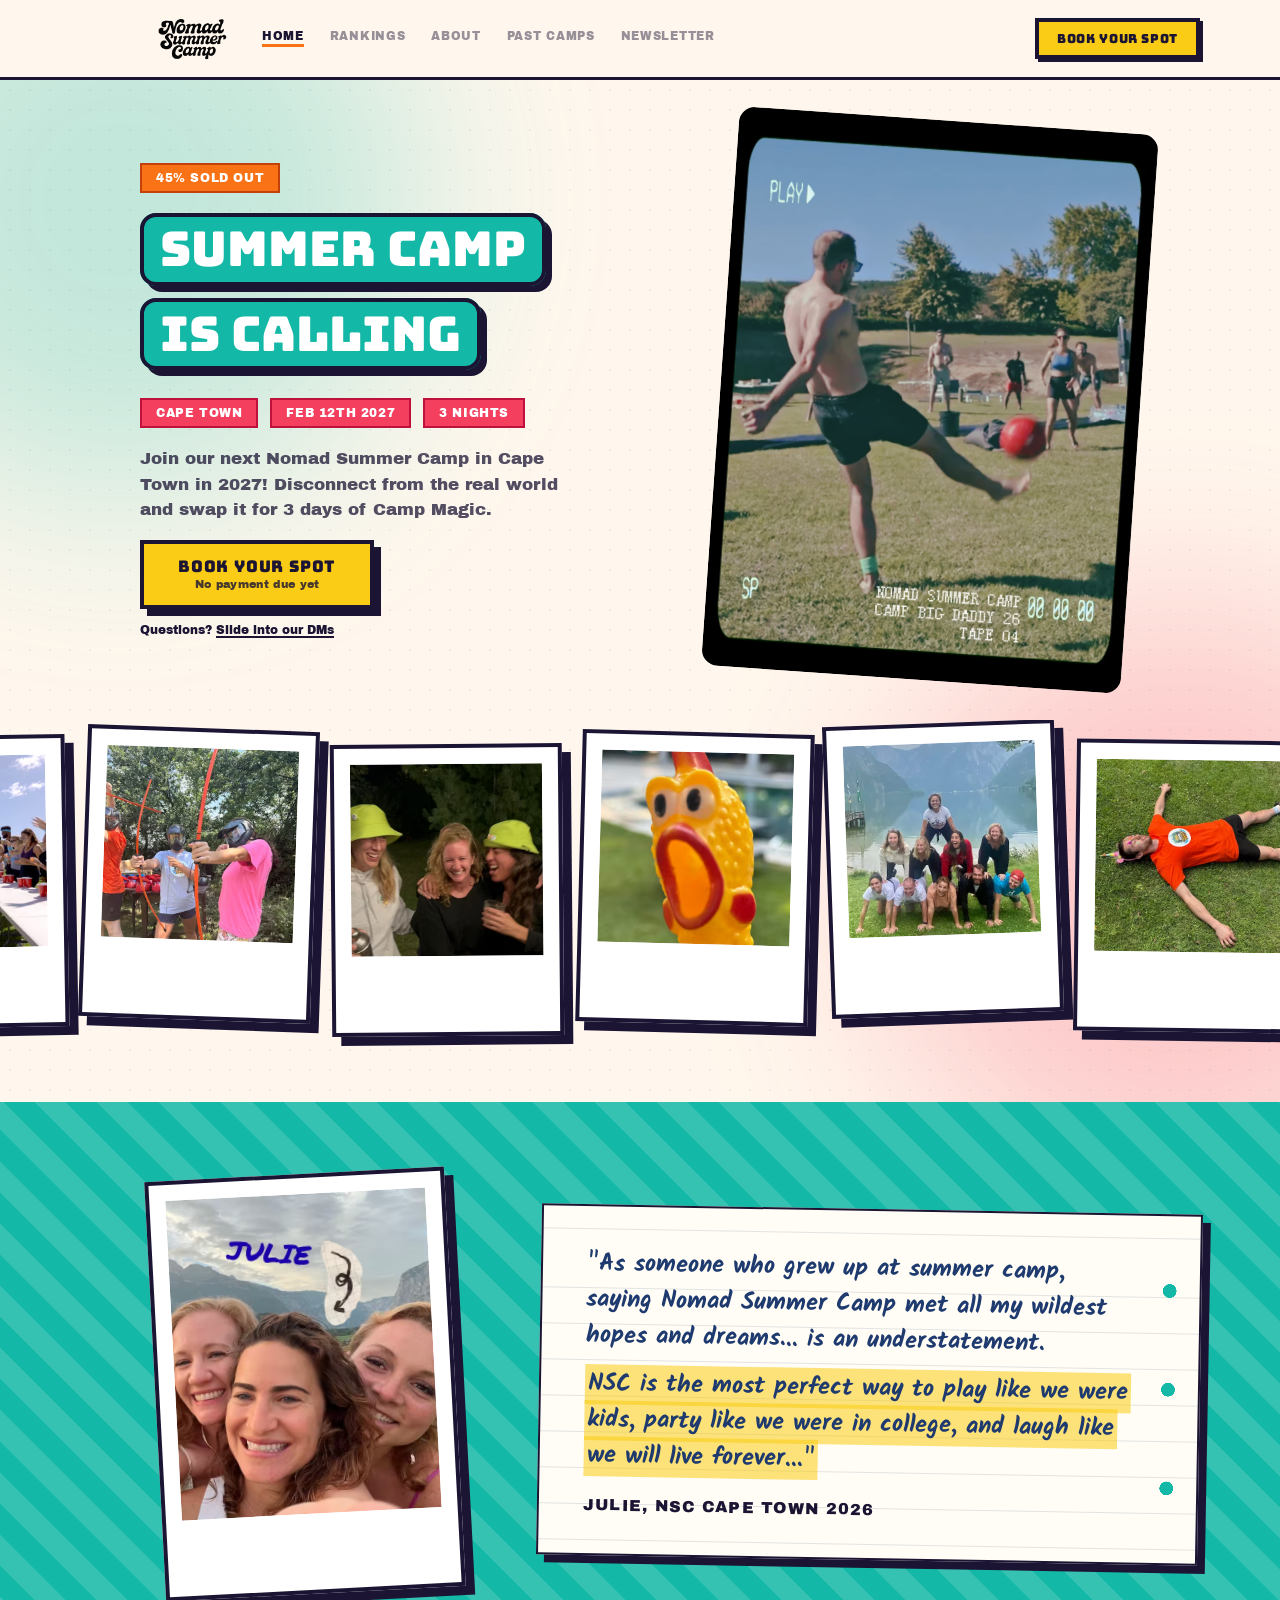
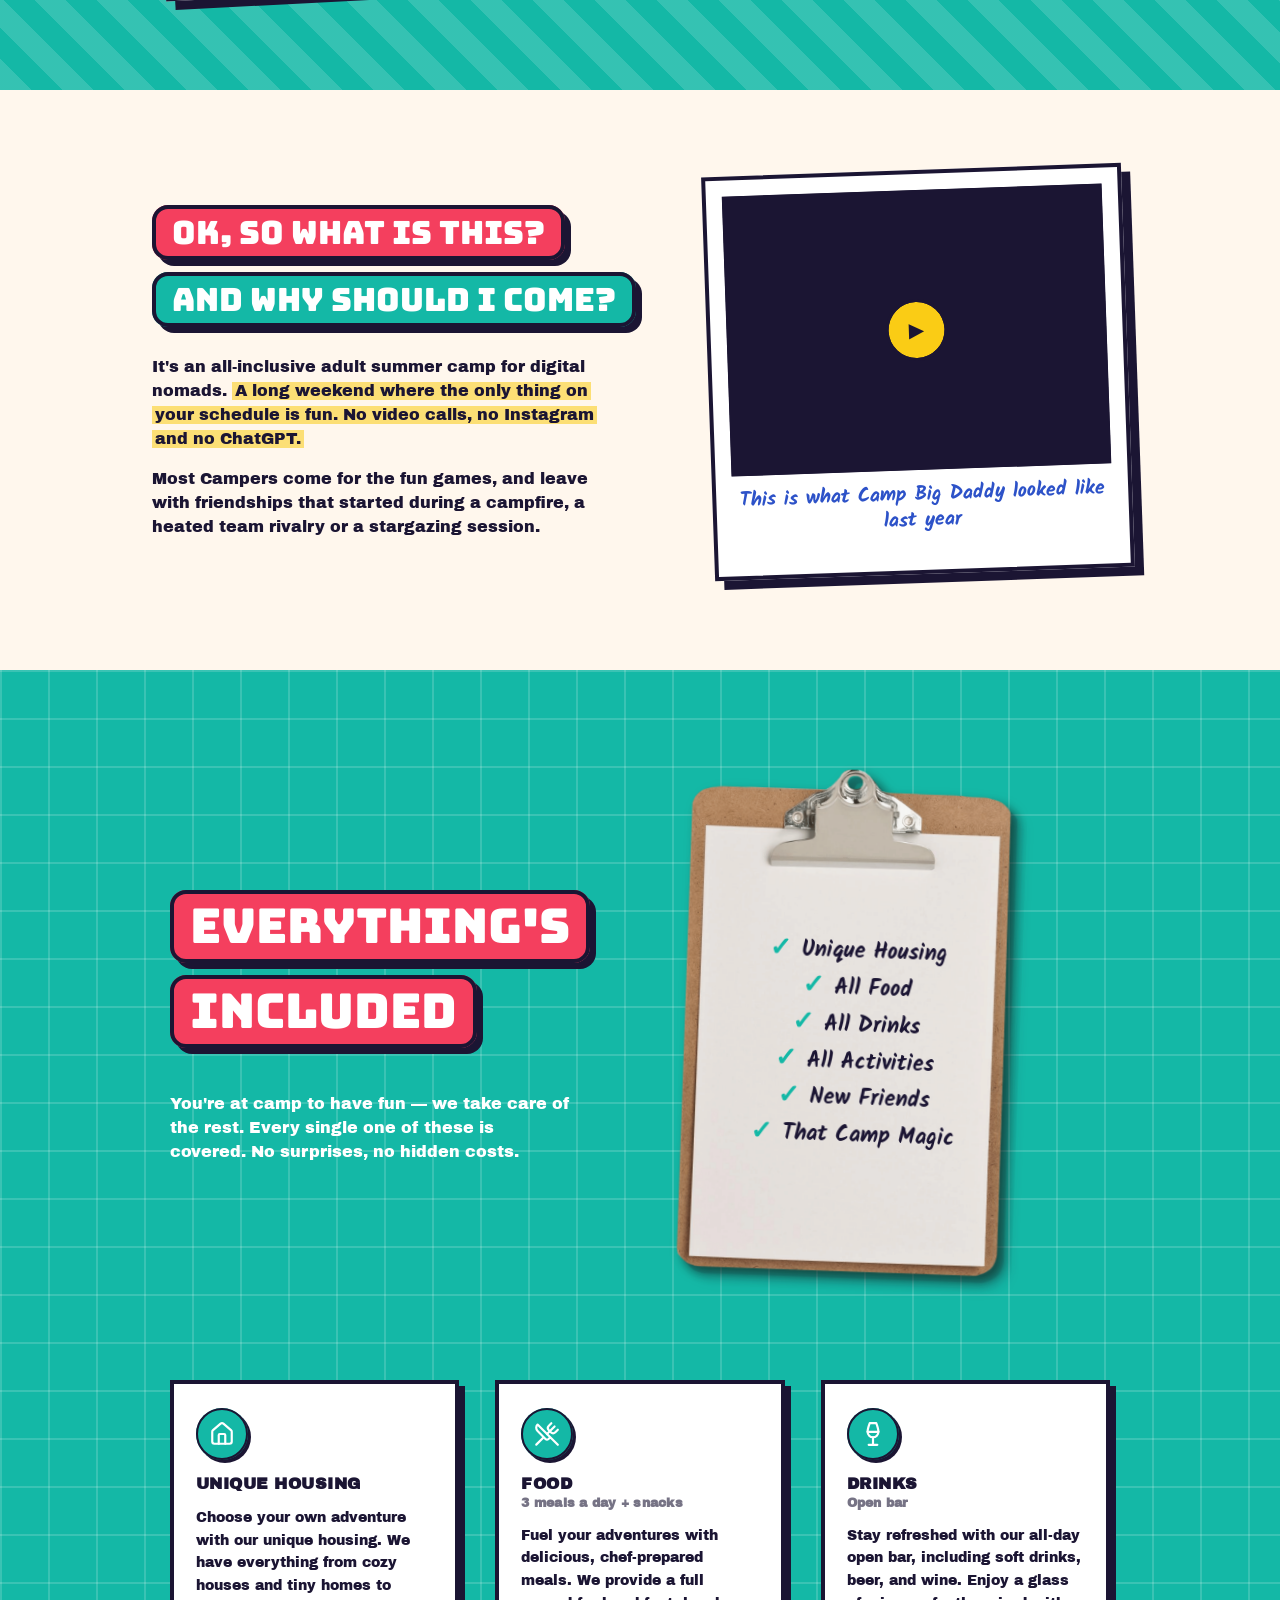
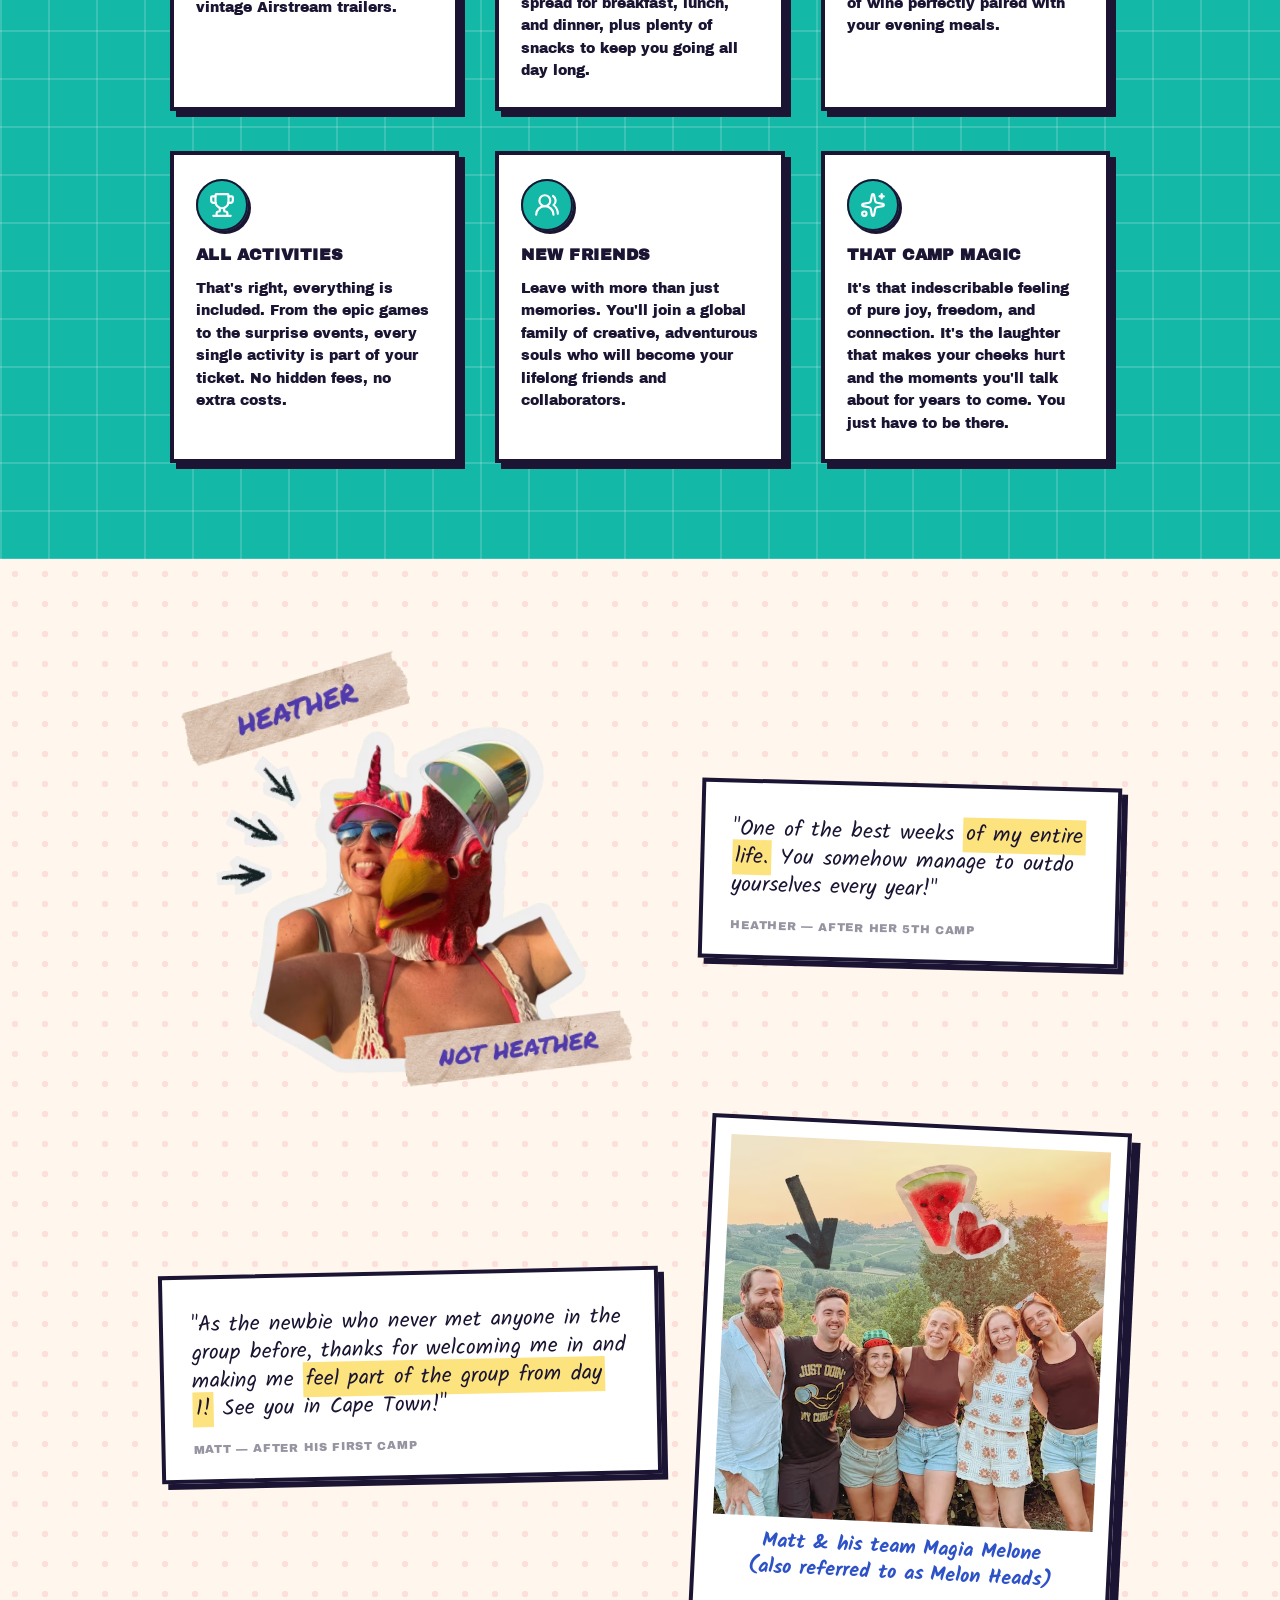
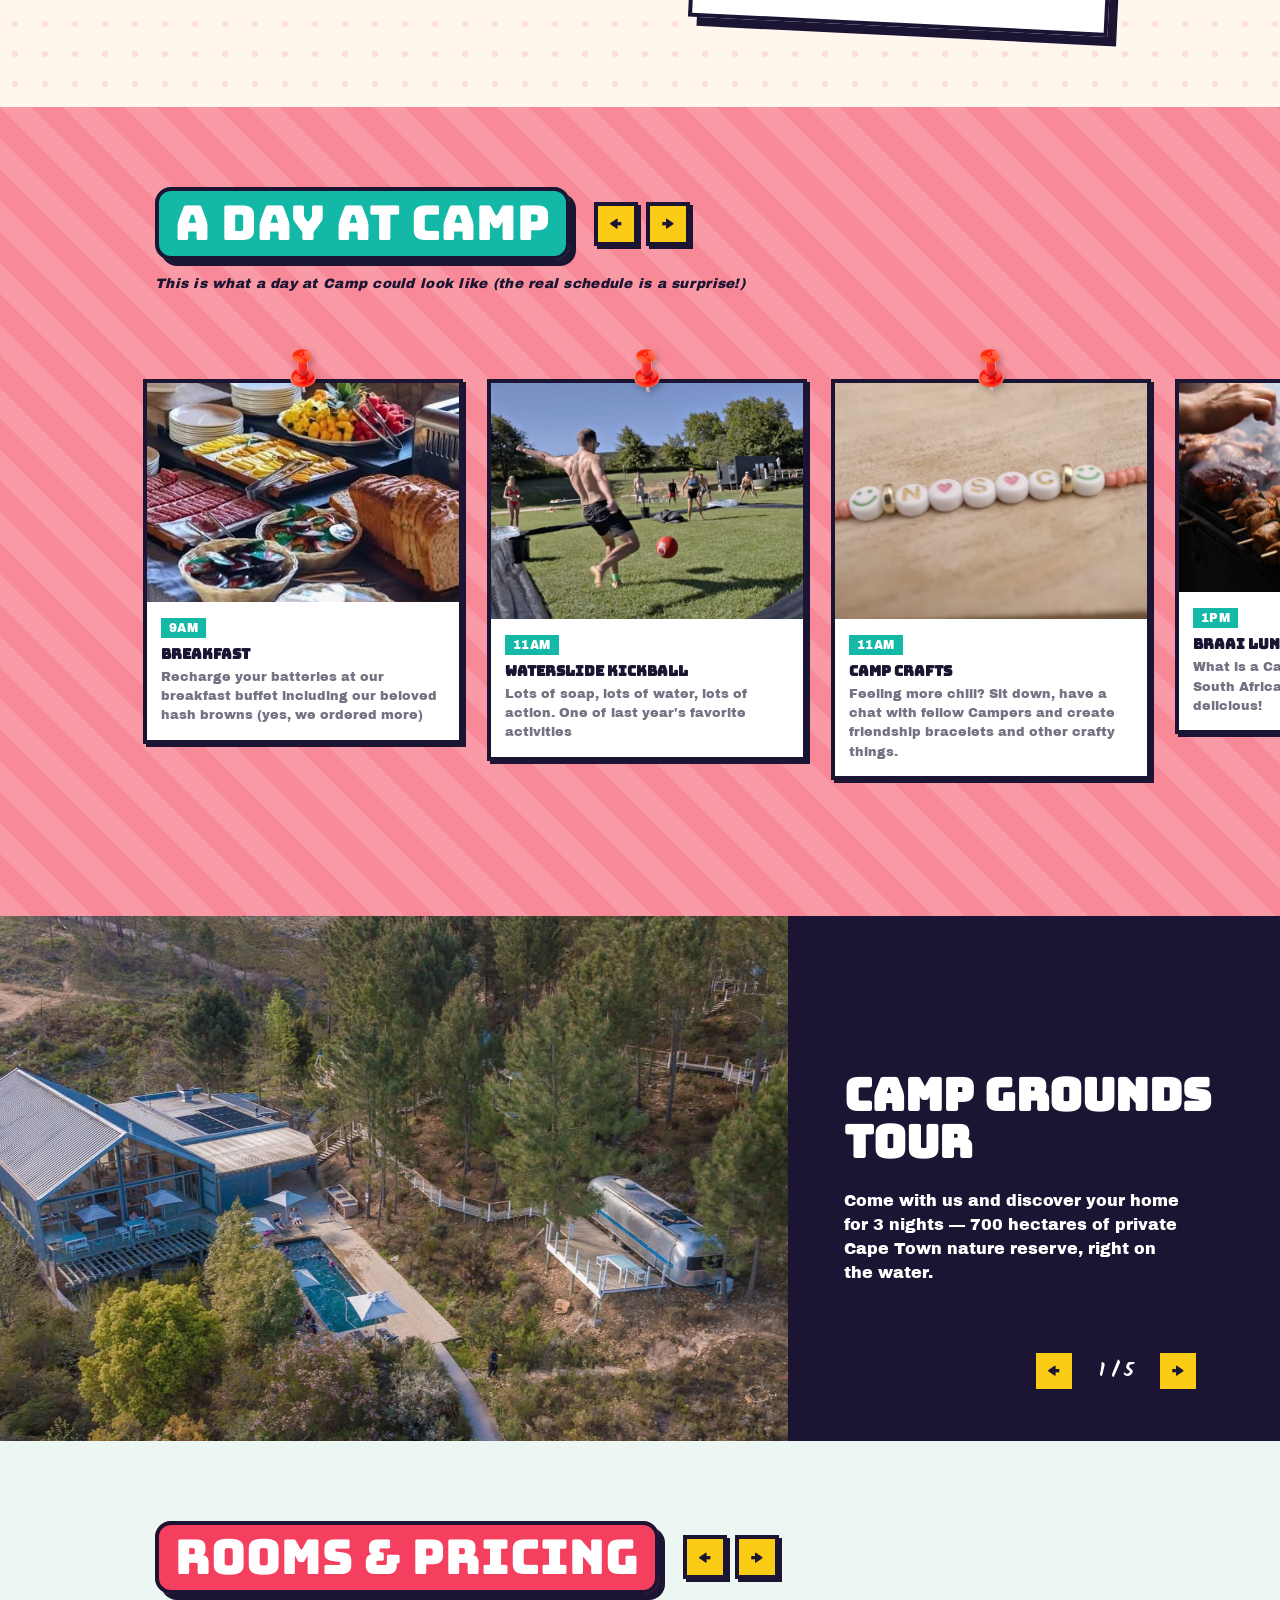
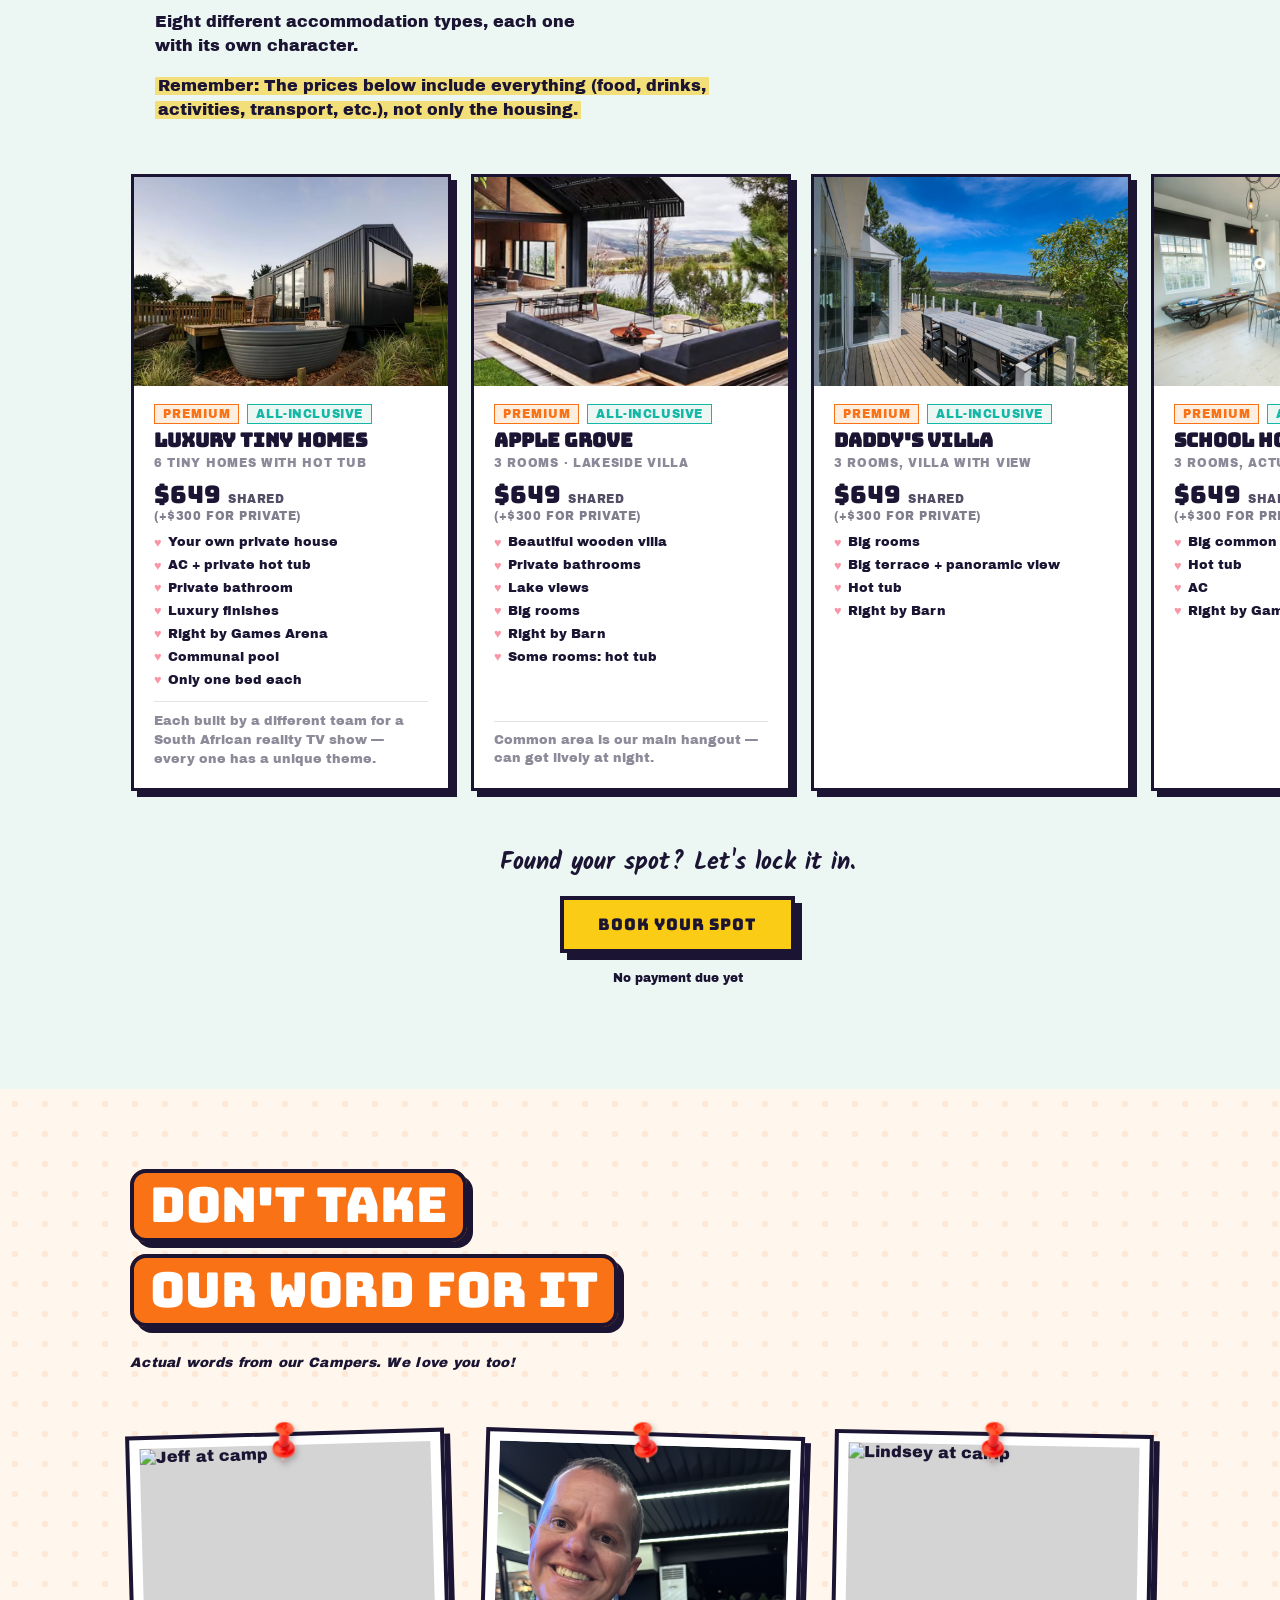
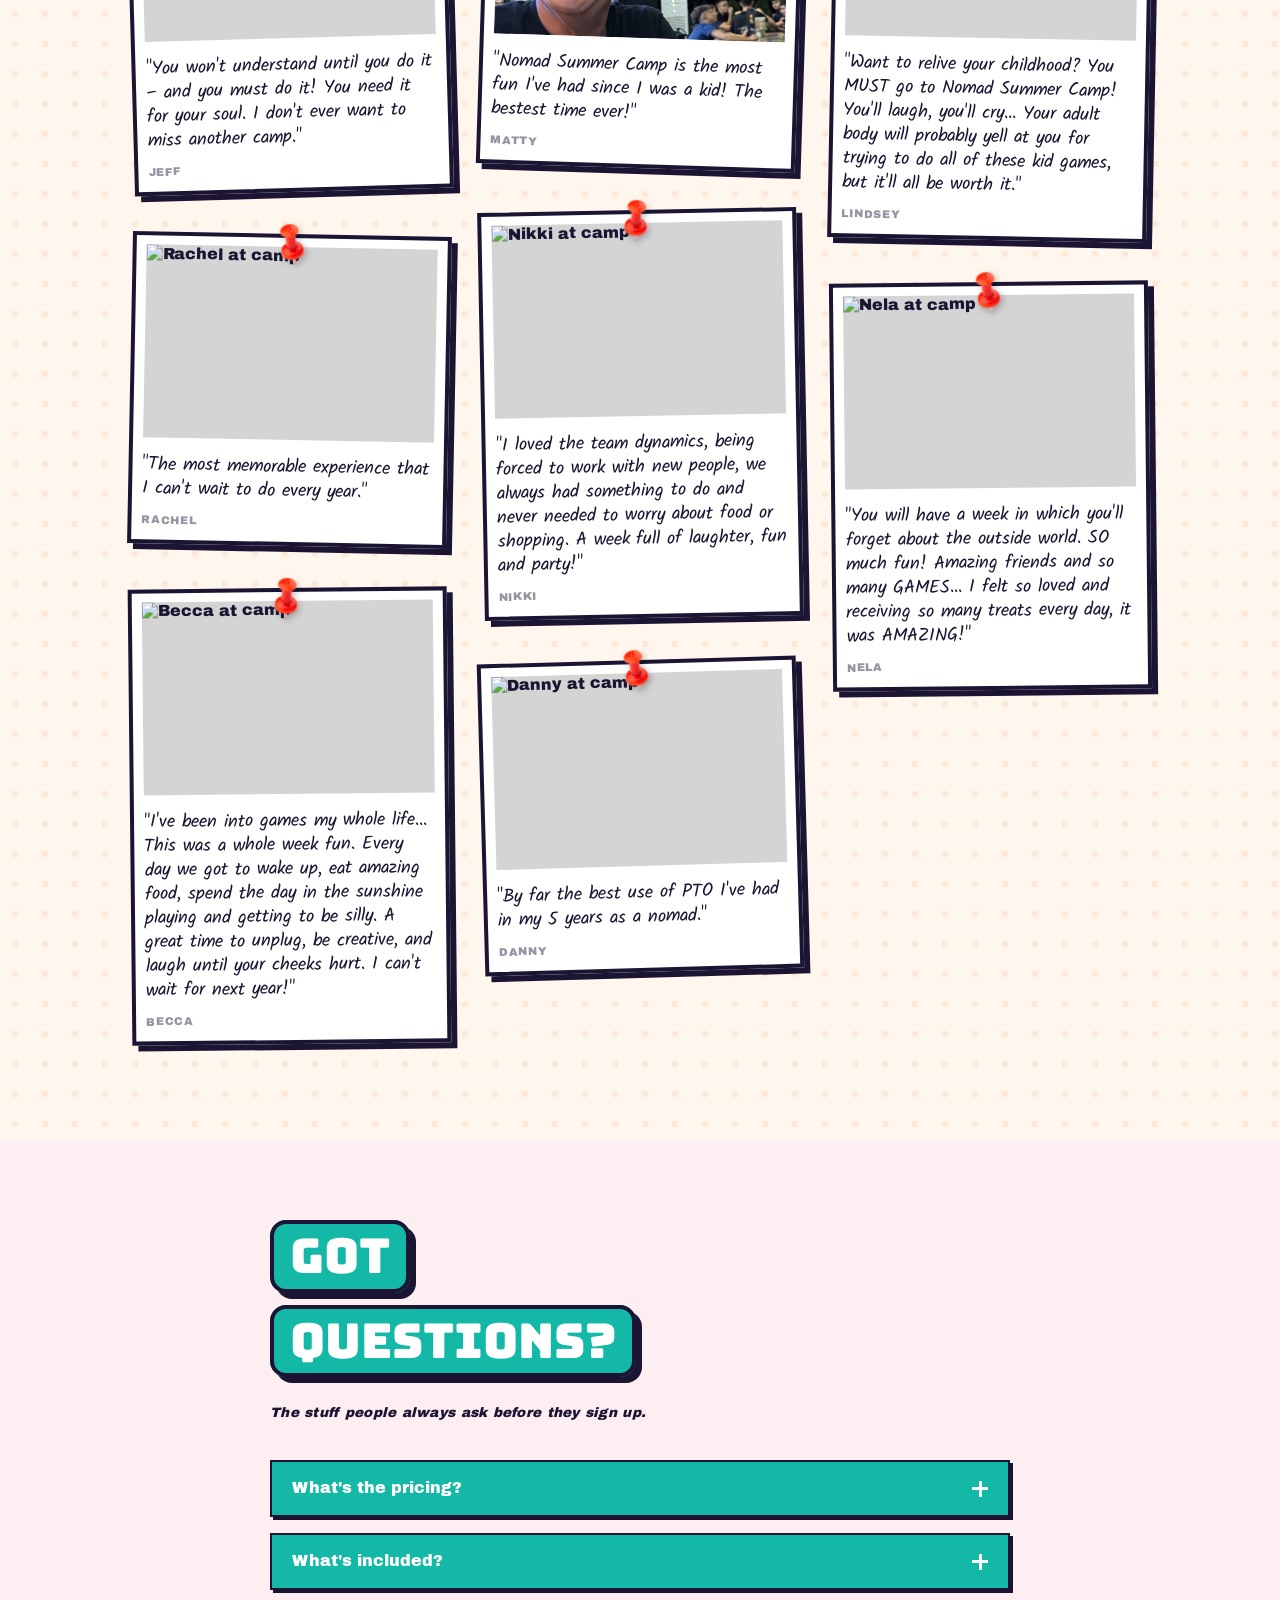
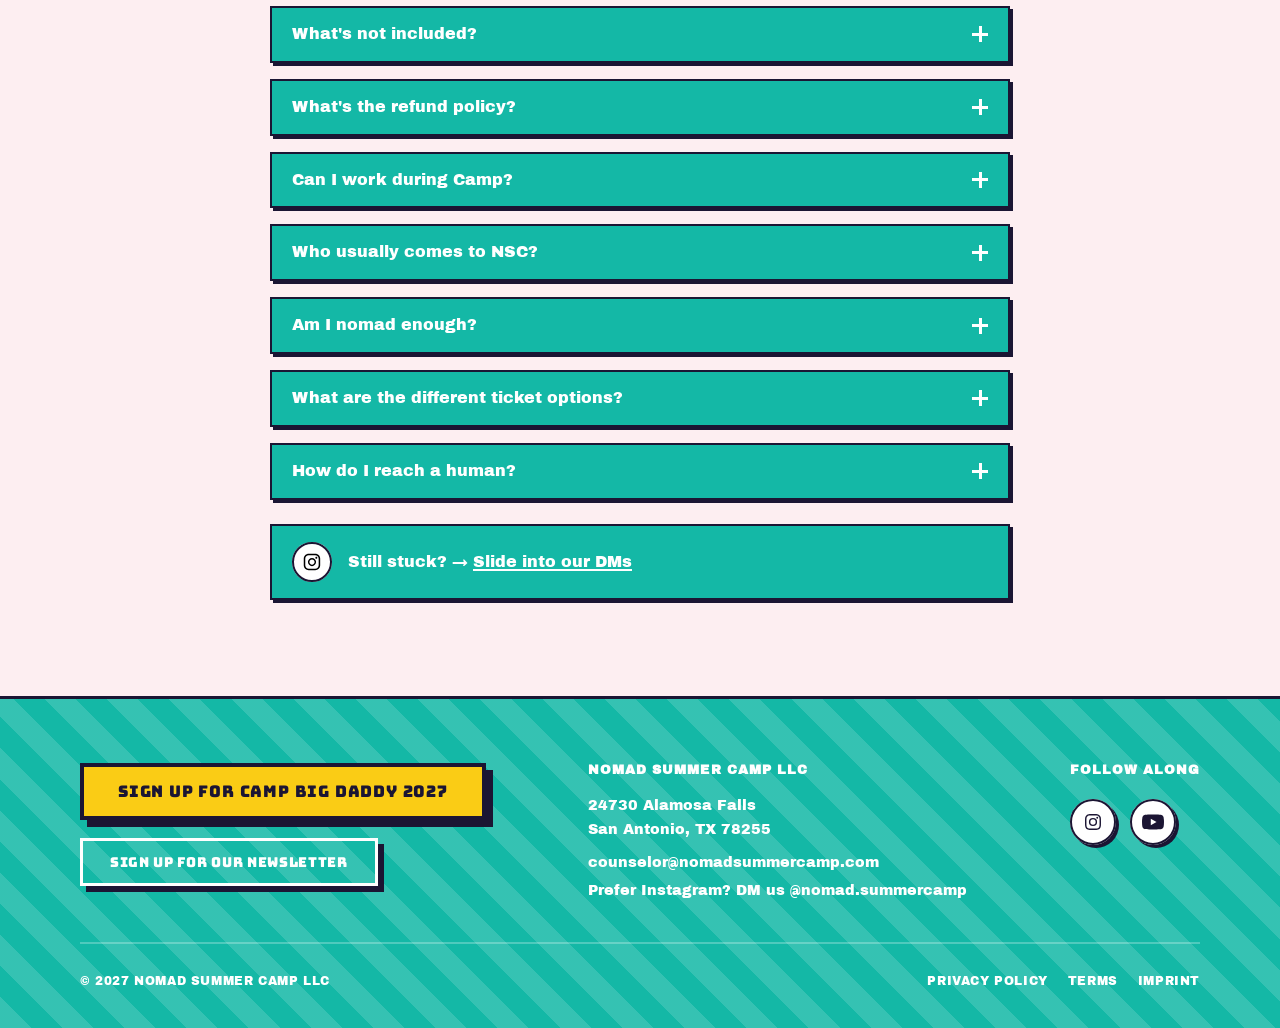
==== commit c493da67: "Bump hero sold-out badge to 45% Co-Authored-By: Claude Sonnet 5 <noreply@anthropic.com> Claude-Sessi" ====
--- a/index.html
+++ b/index.html
@@ -50,7 +50,7 @@
       <!-- Left: copy & CTA -->
       <div class="hero__content">
 
-        <span class="info-tag info-tag--orange">40% sold out</span>
+        <span class="info-tag info-tag--orange">45% sold out</span>
 
         <h1 class="headline-stack">
           <span class="sticker sticker--teal">Summer Camp</span>
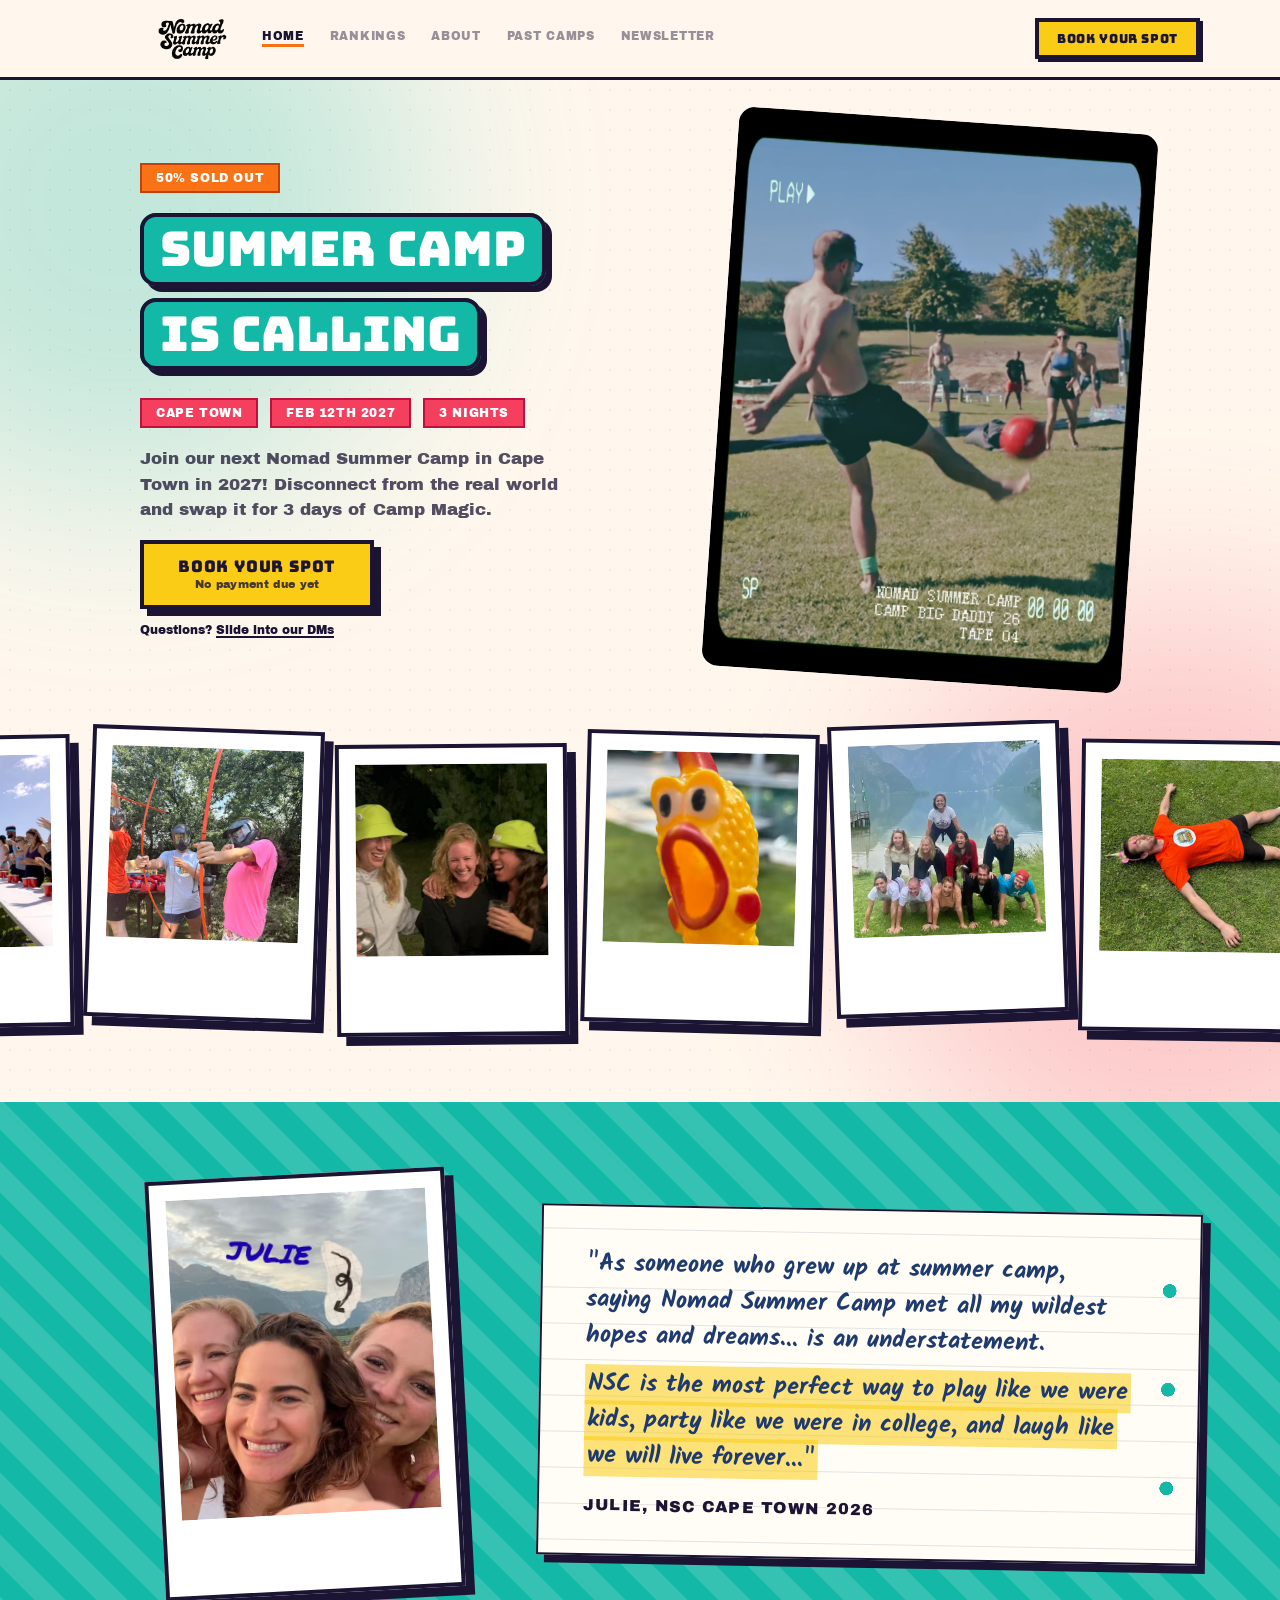
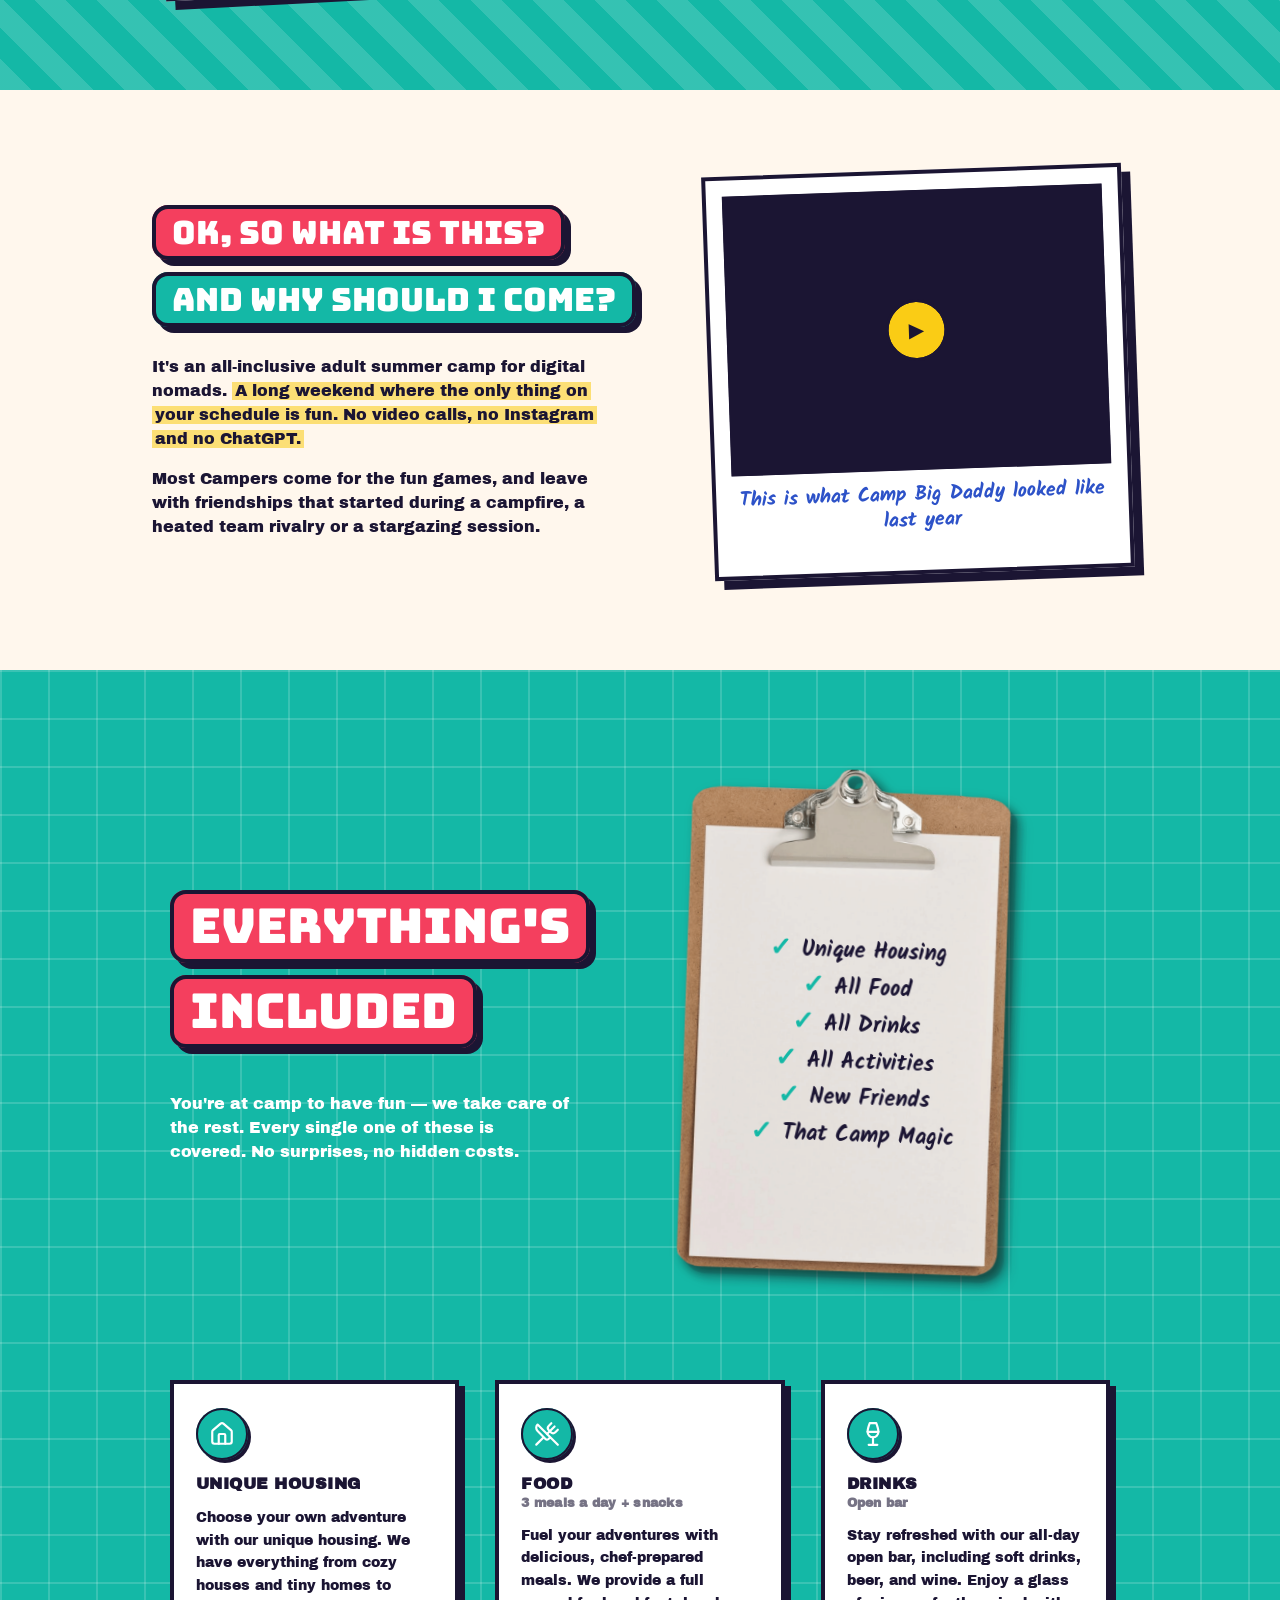
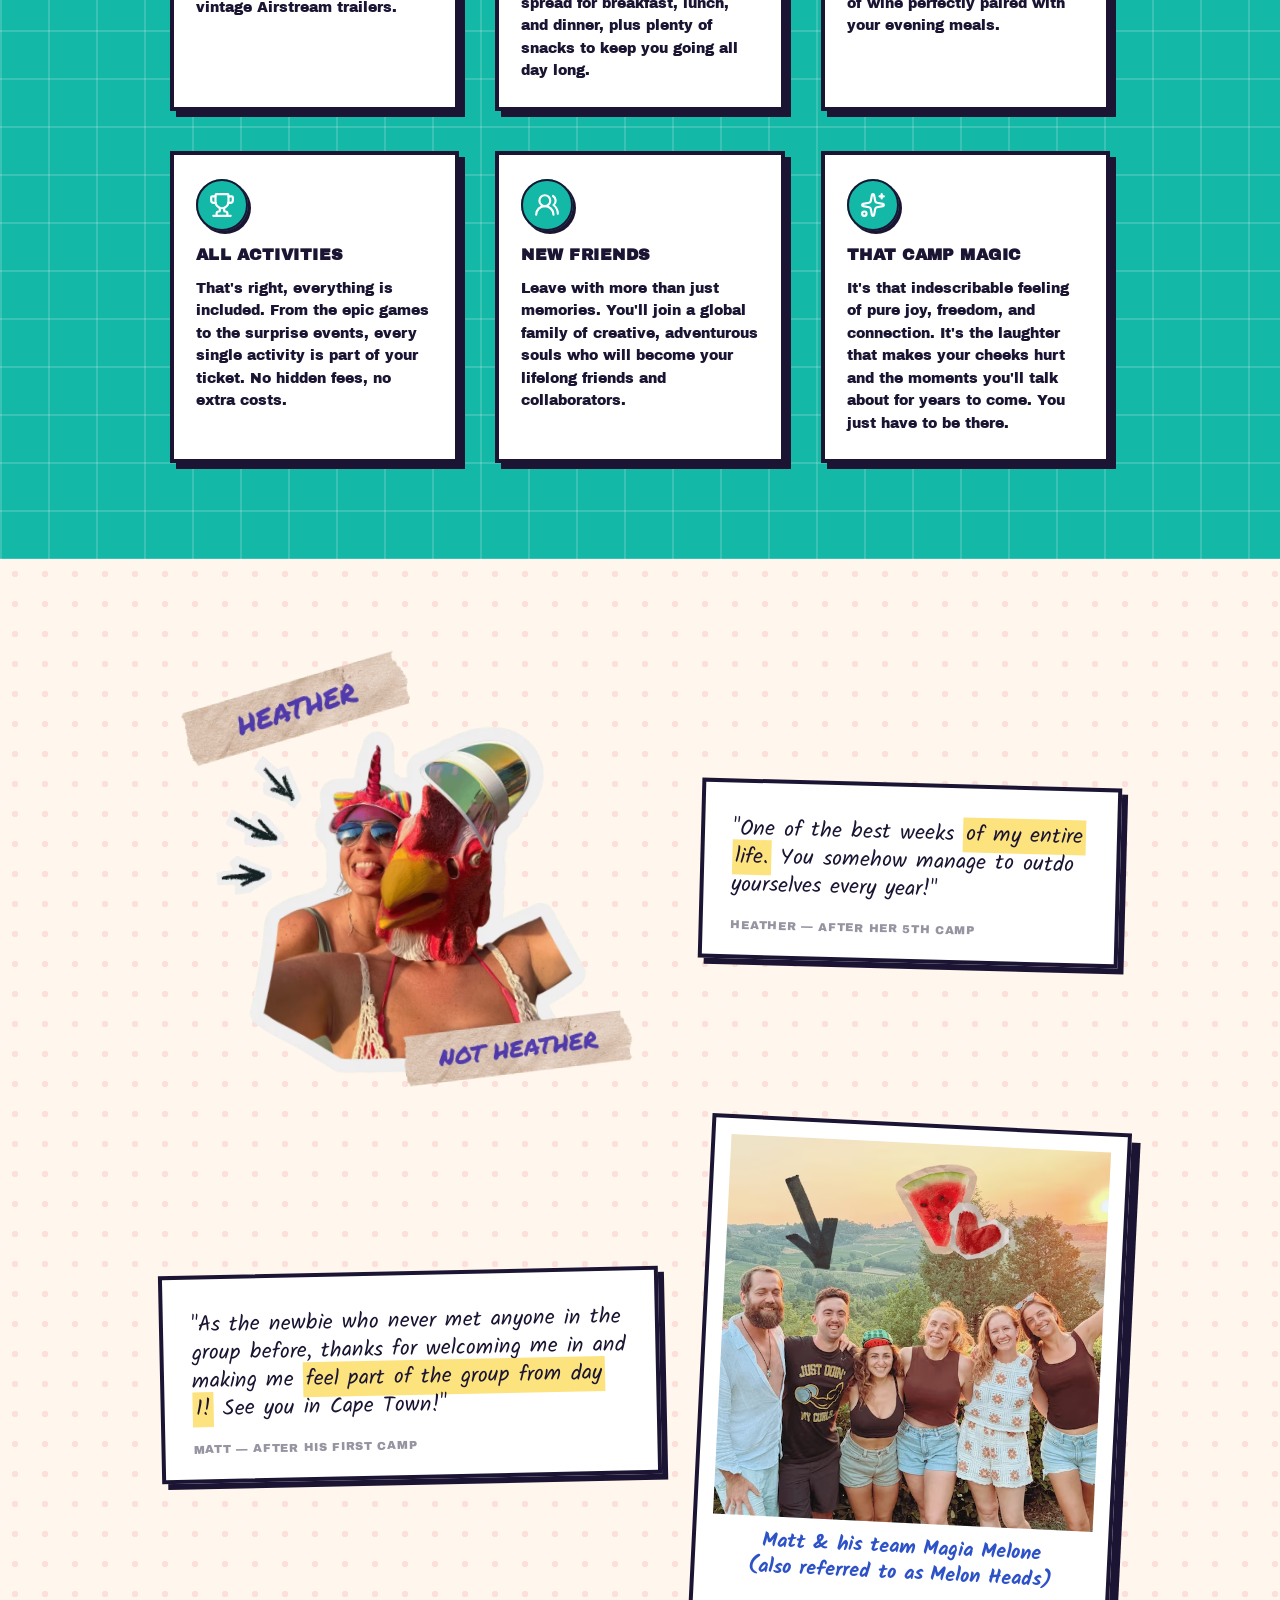
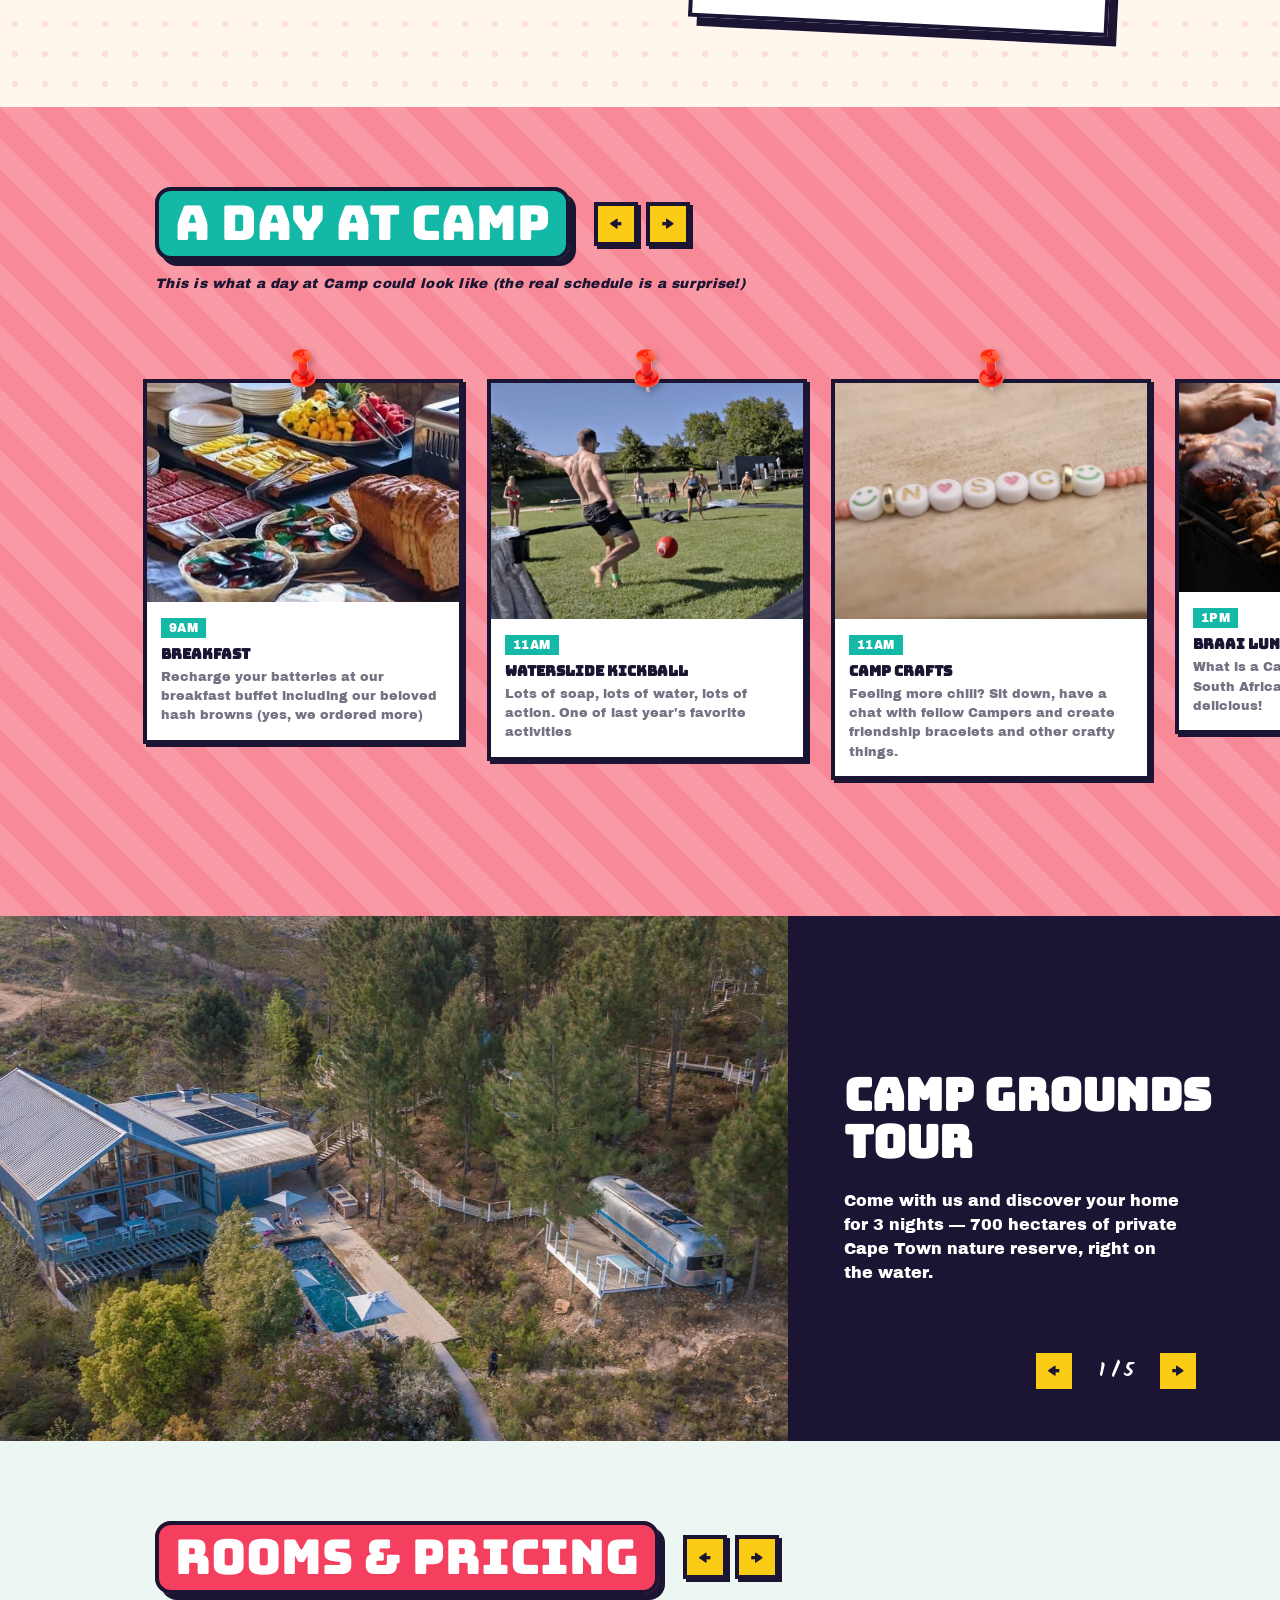
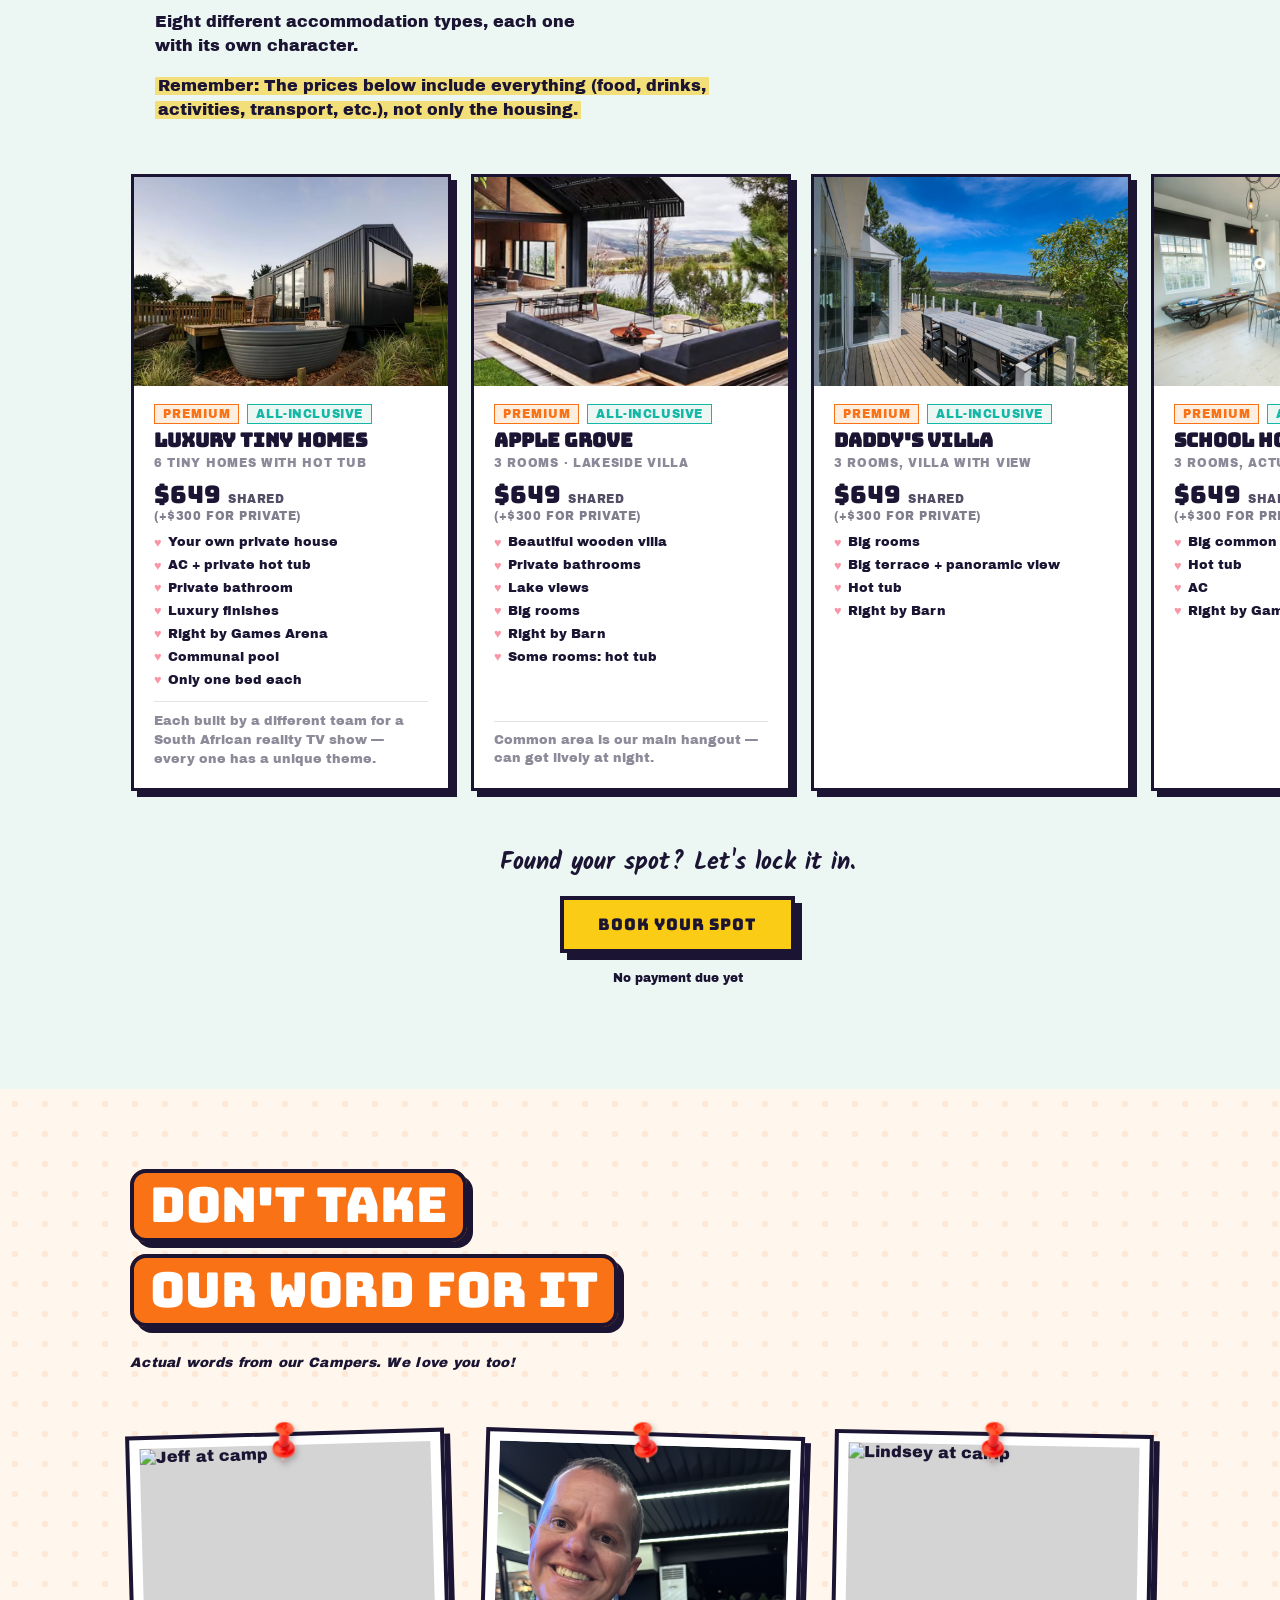
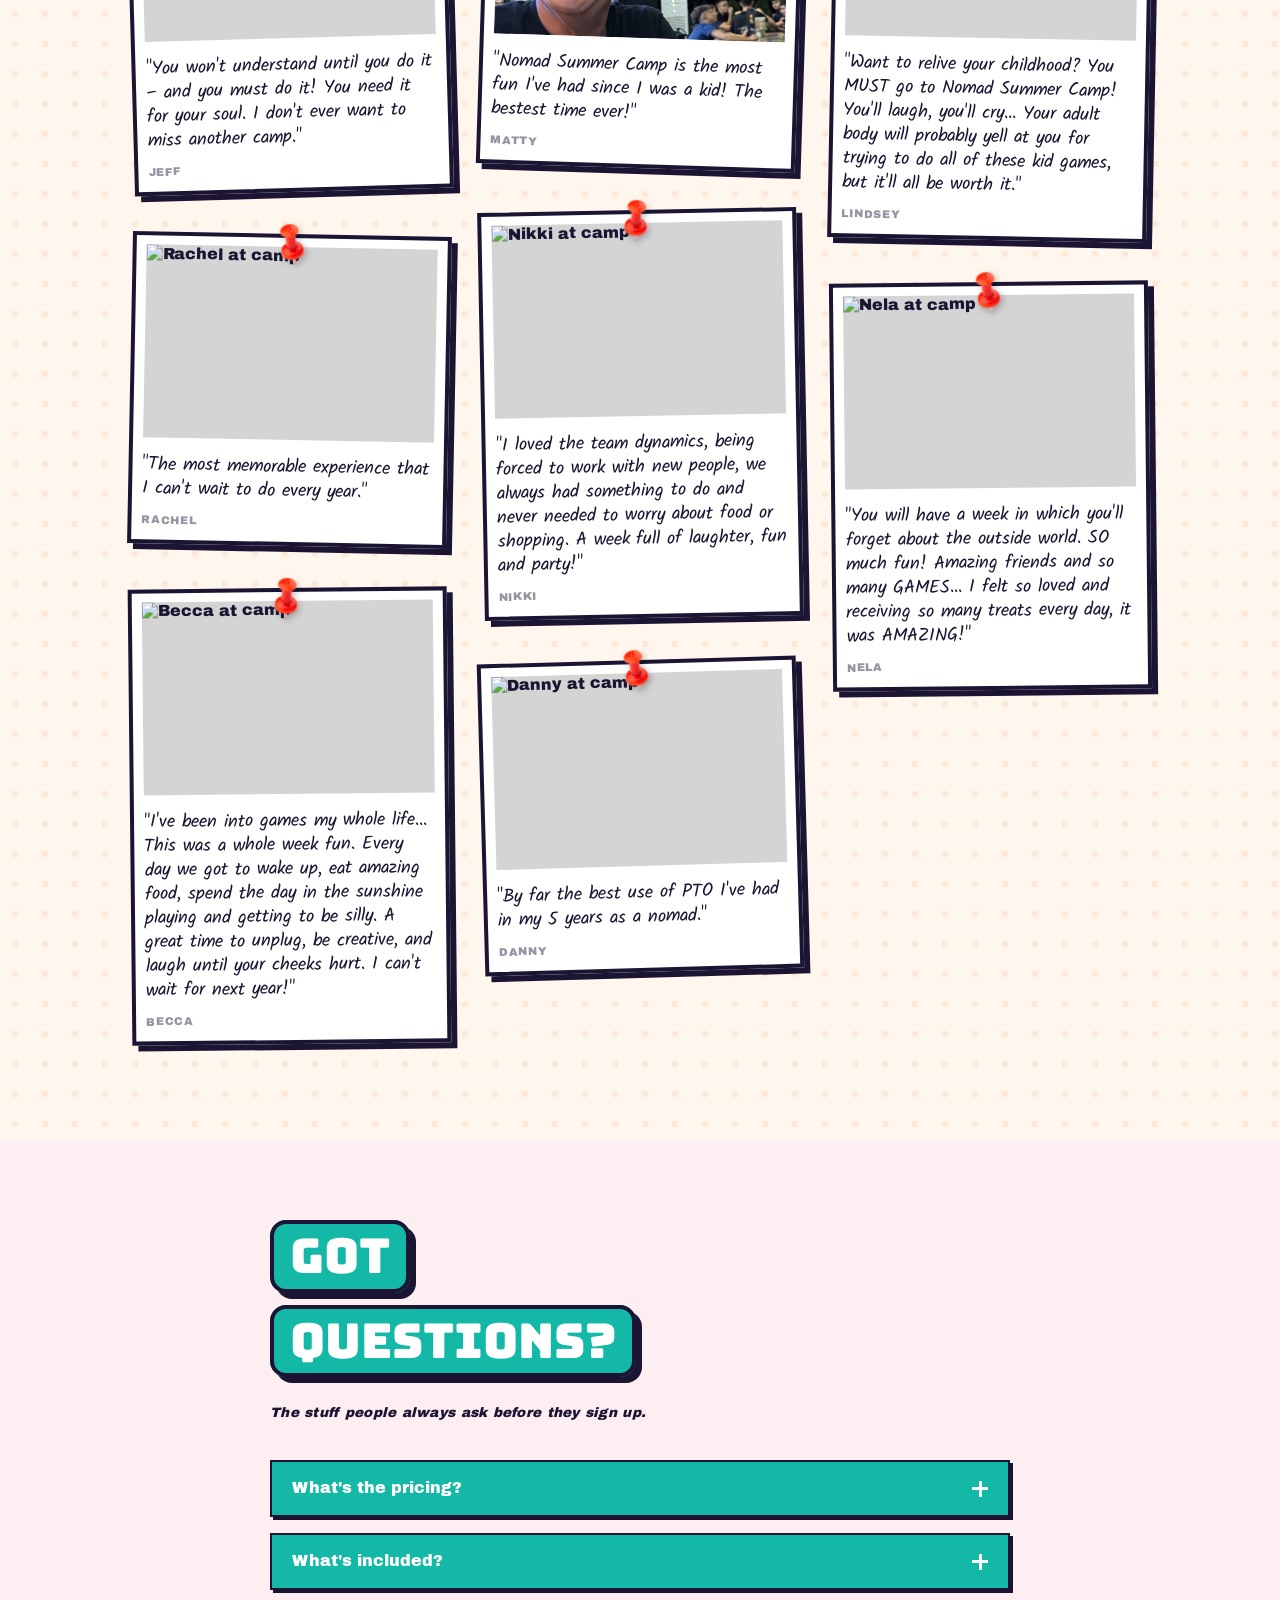
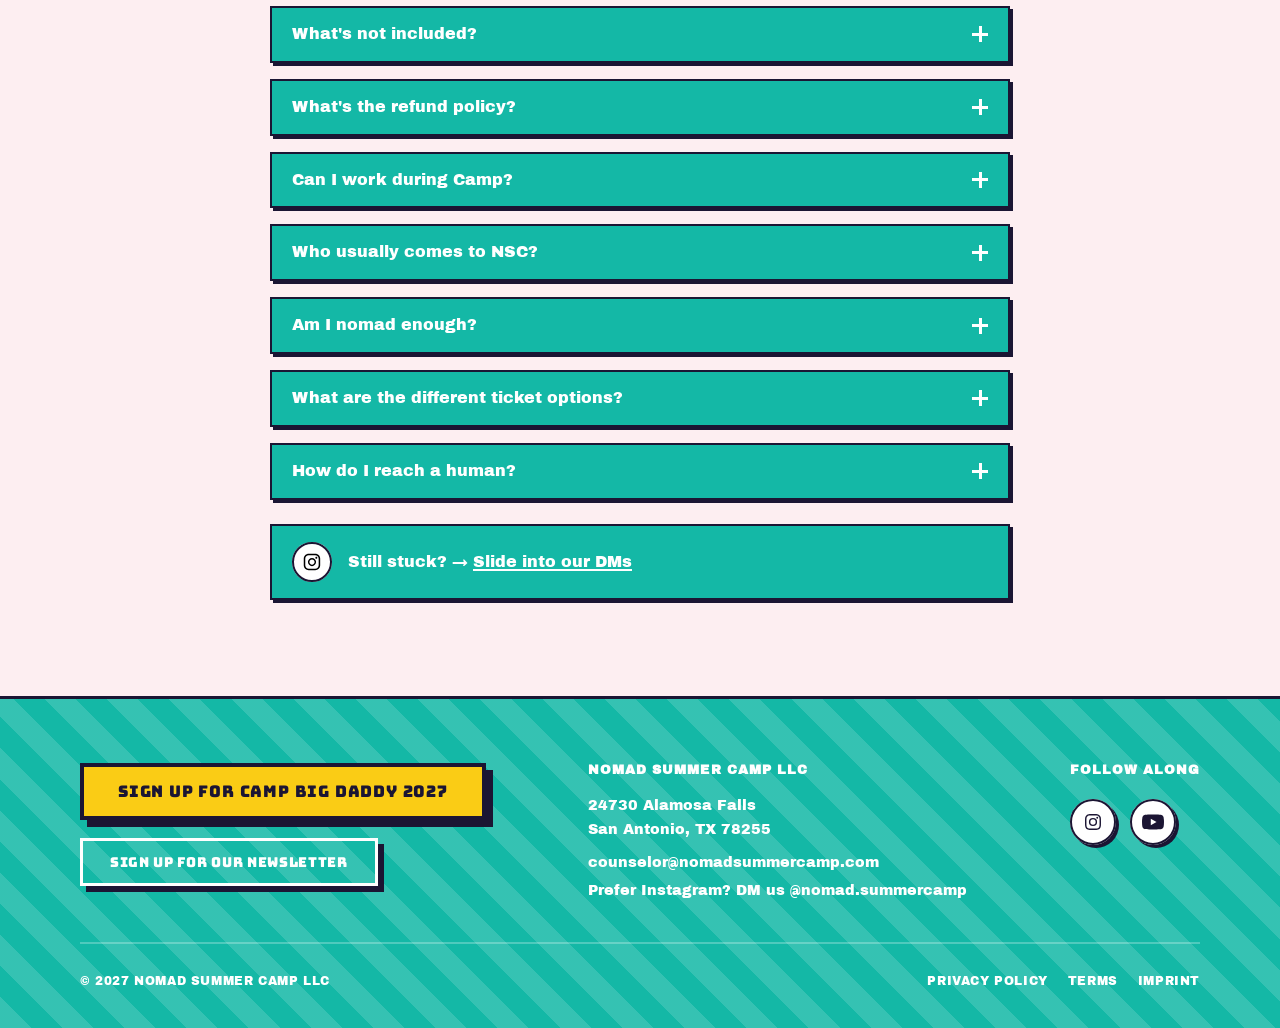
==== commit d52aecd4: "Bump hero sold-out badge to 50% Co-Authored-By: Claude Sonnet 5 <noreply@anthropic.com>" ====
--- a/index.html
+++ b/index.html
@@ -50,7 +50,7 @@
       <!-- Left: copy & CTA -->
       <div class="hero__content">
 
-        <span class="info-tag info-tag--orange">45% sold out</span>
+        <span class="info-tag info-tag--orange">50% sold out</span>
 
         <h1 class="headline-stack">
           <span class="sticker sticker--teal">Summer Camp</span>
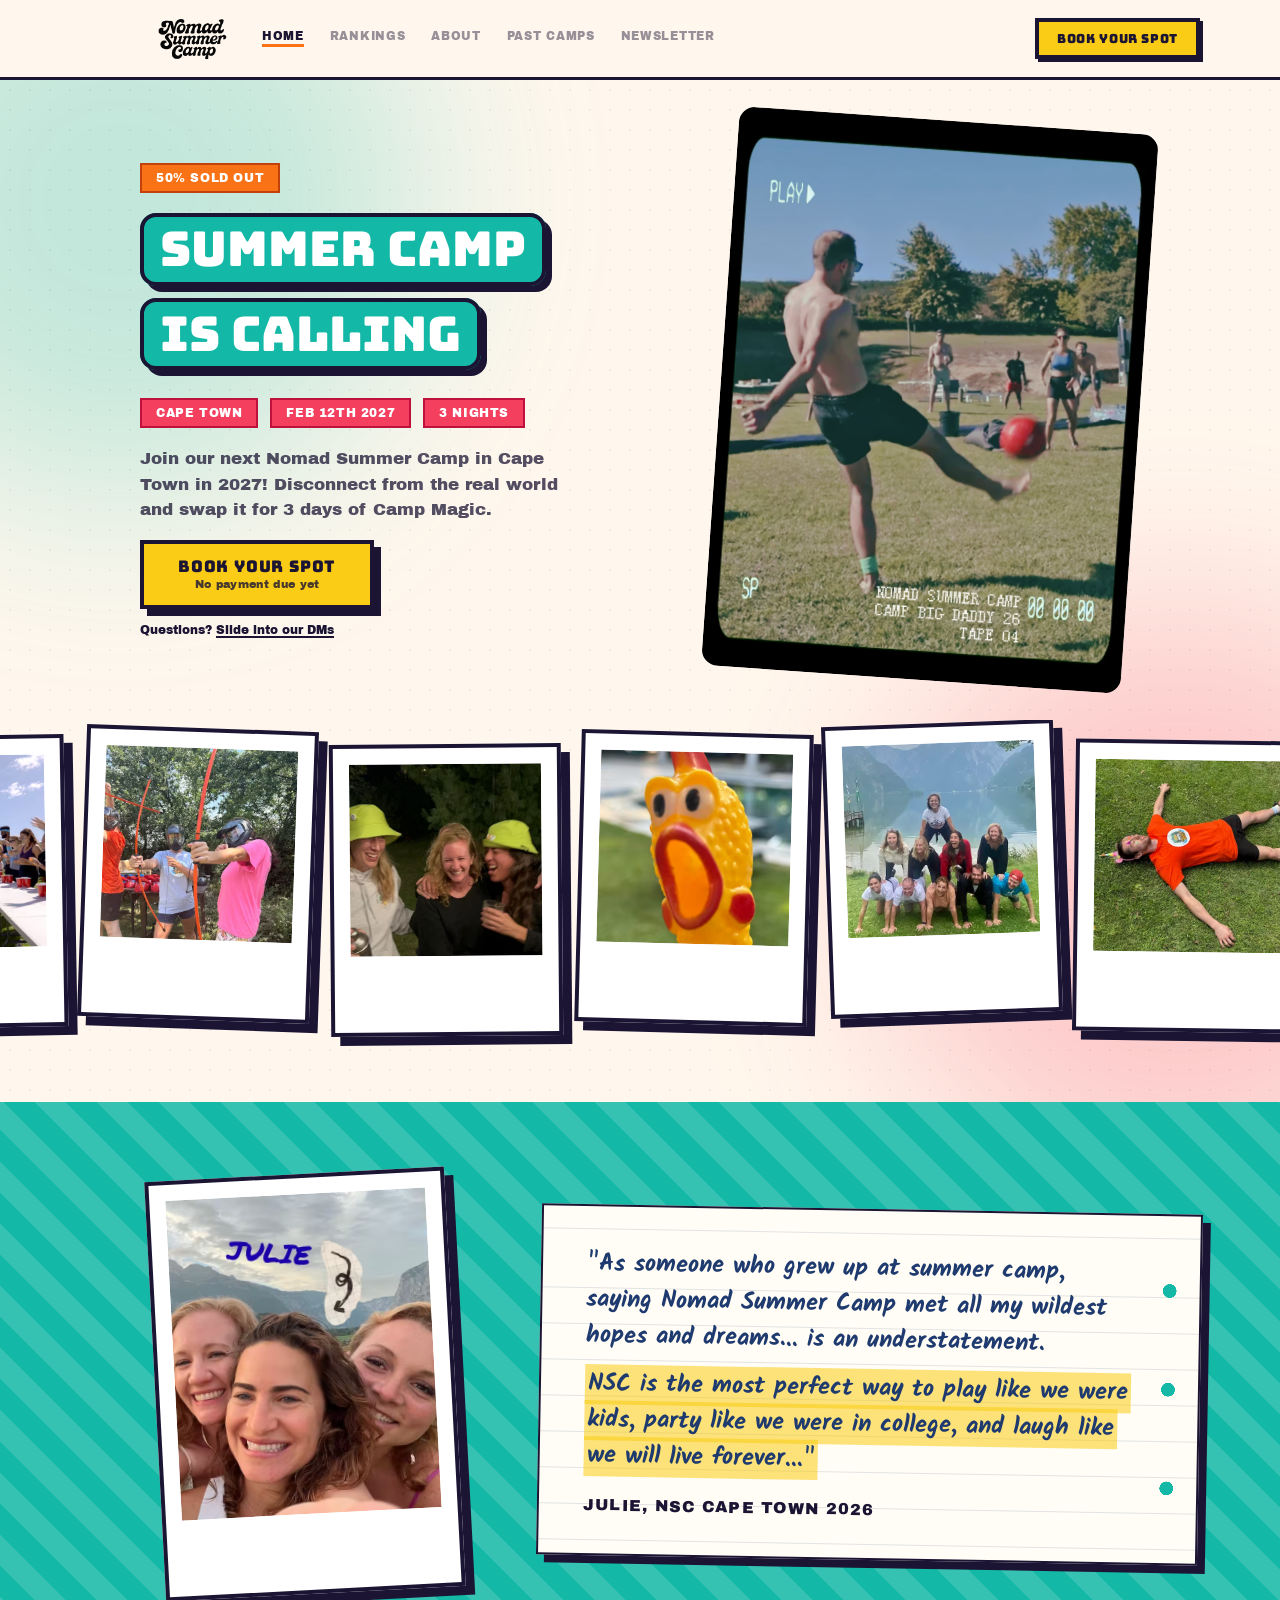
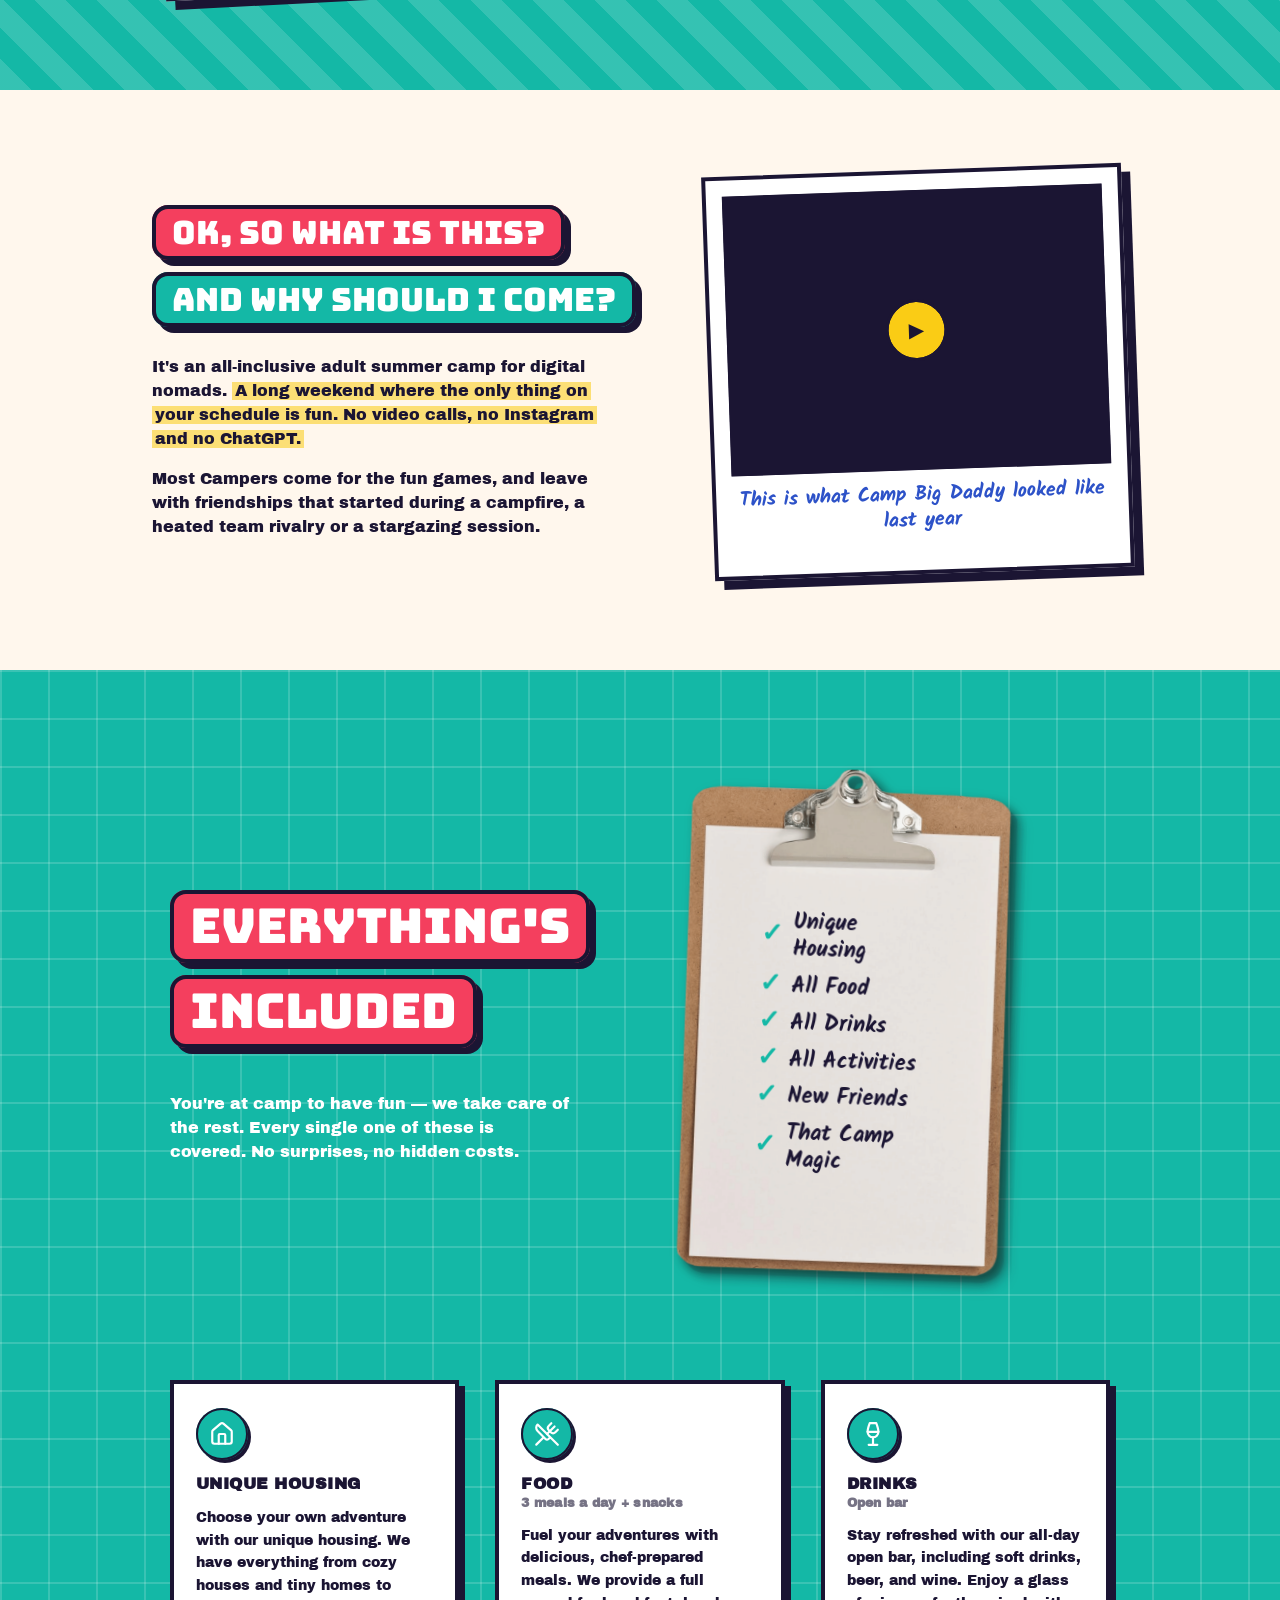
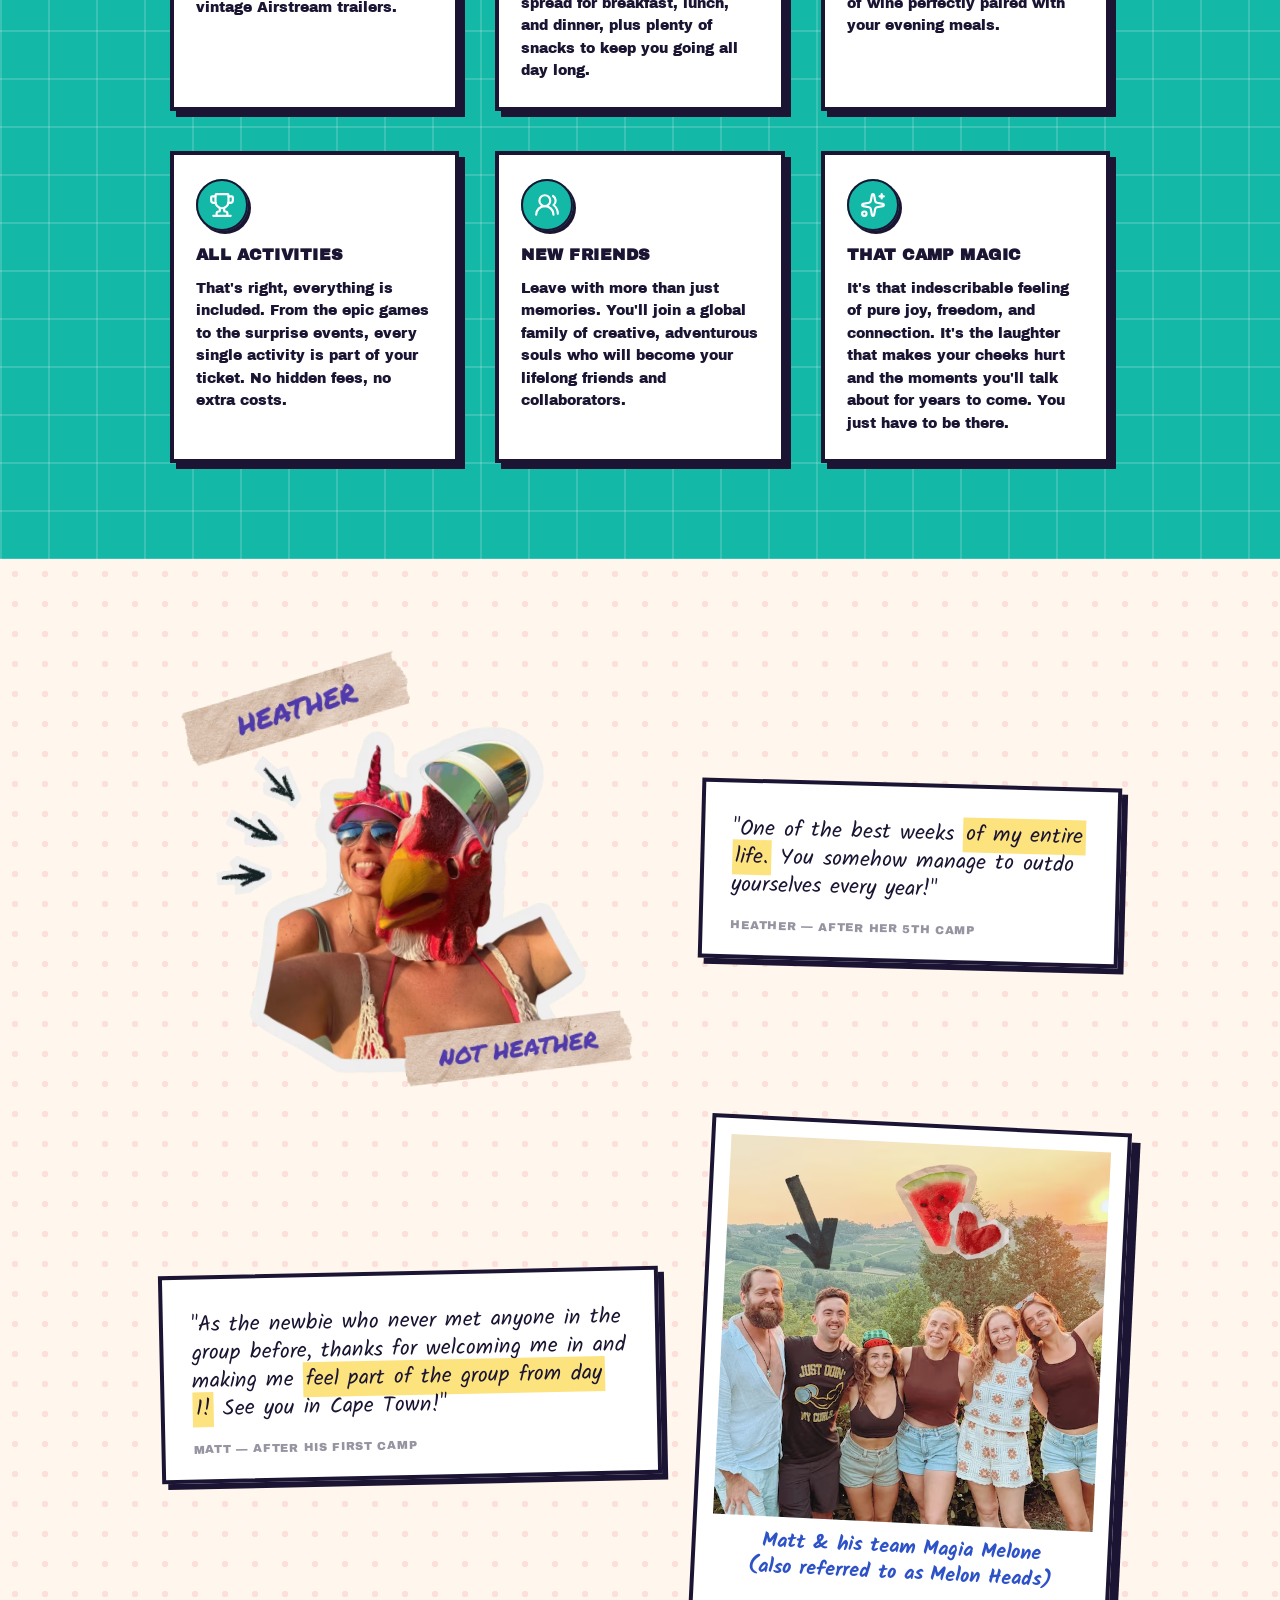
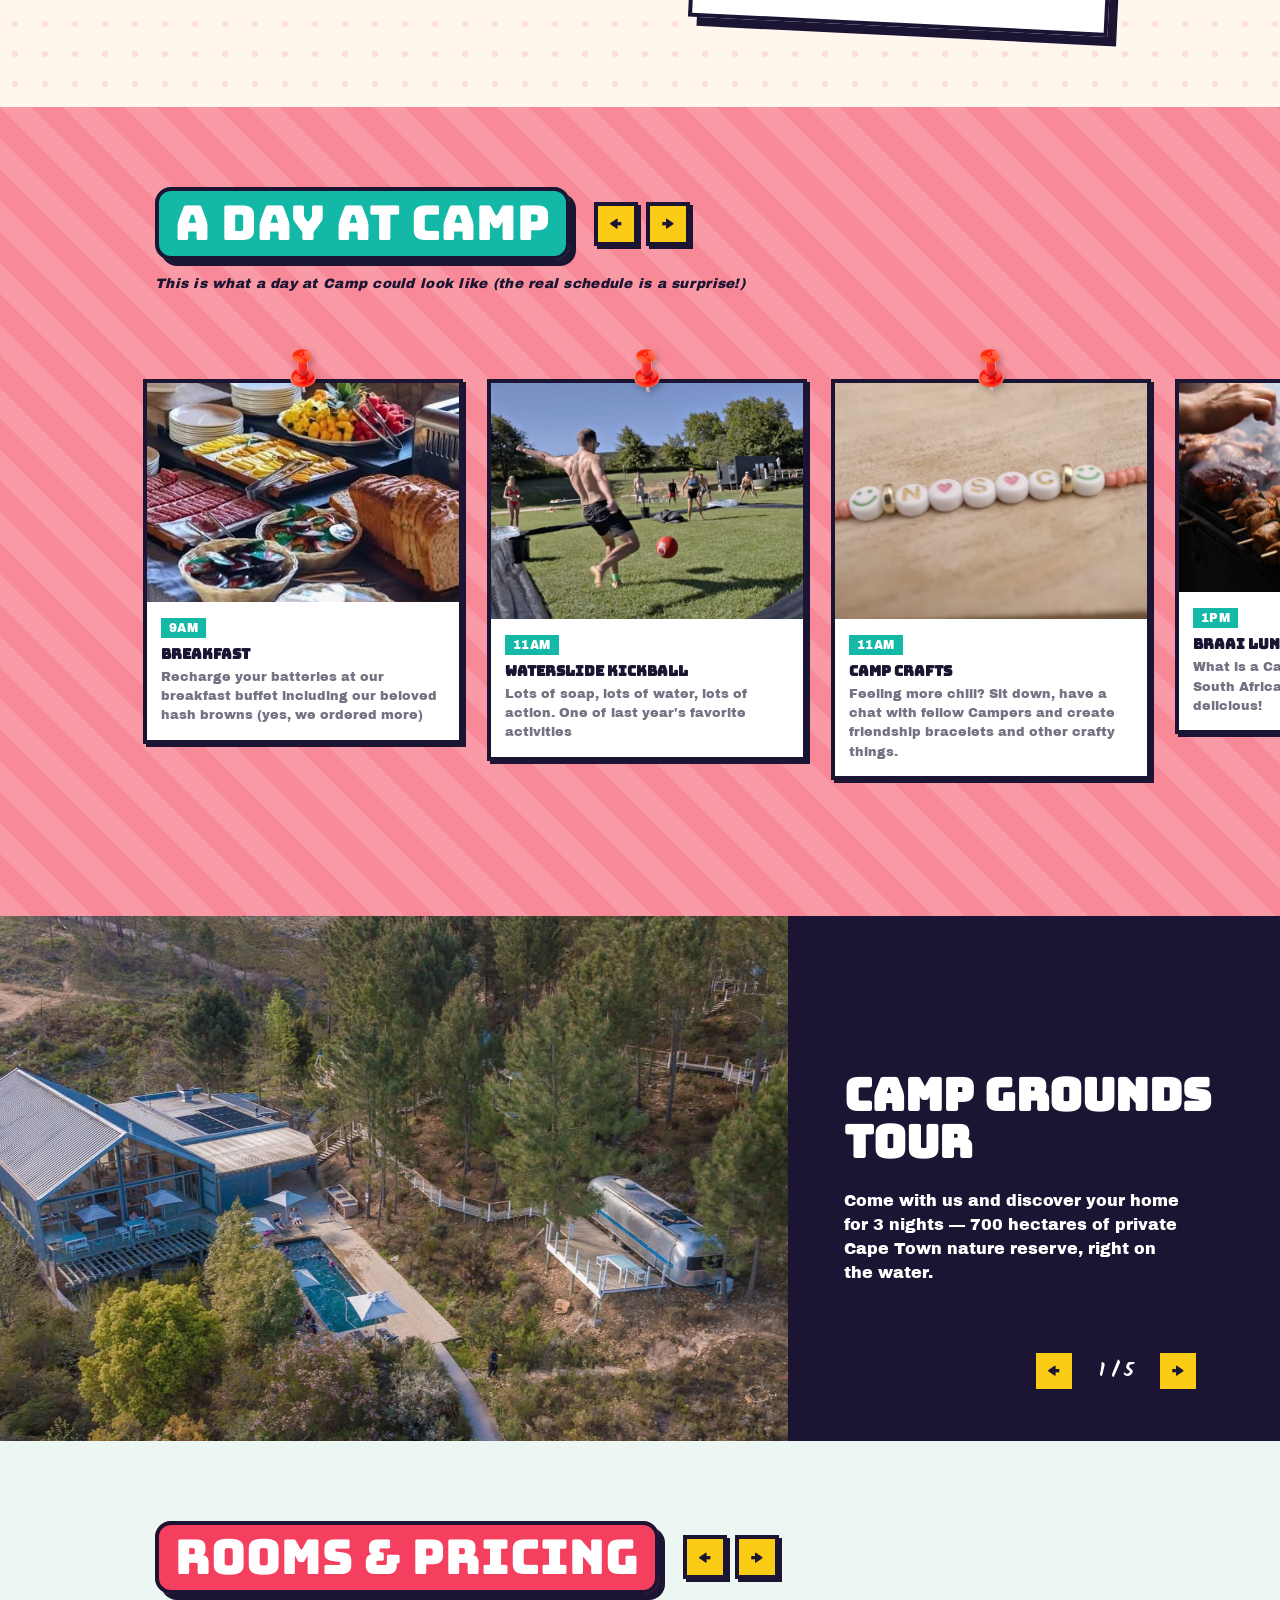
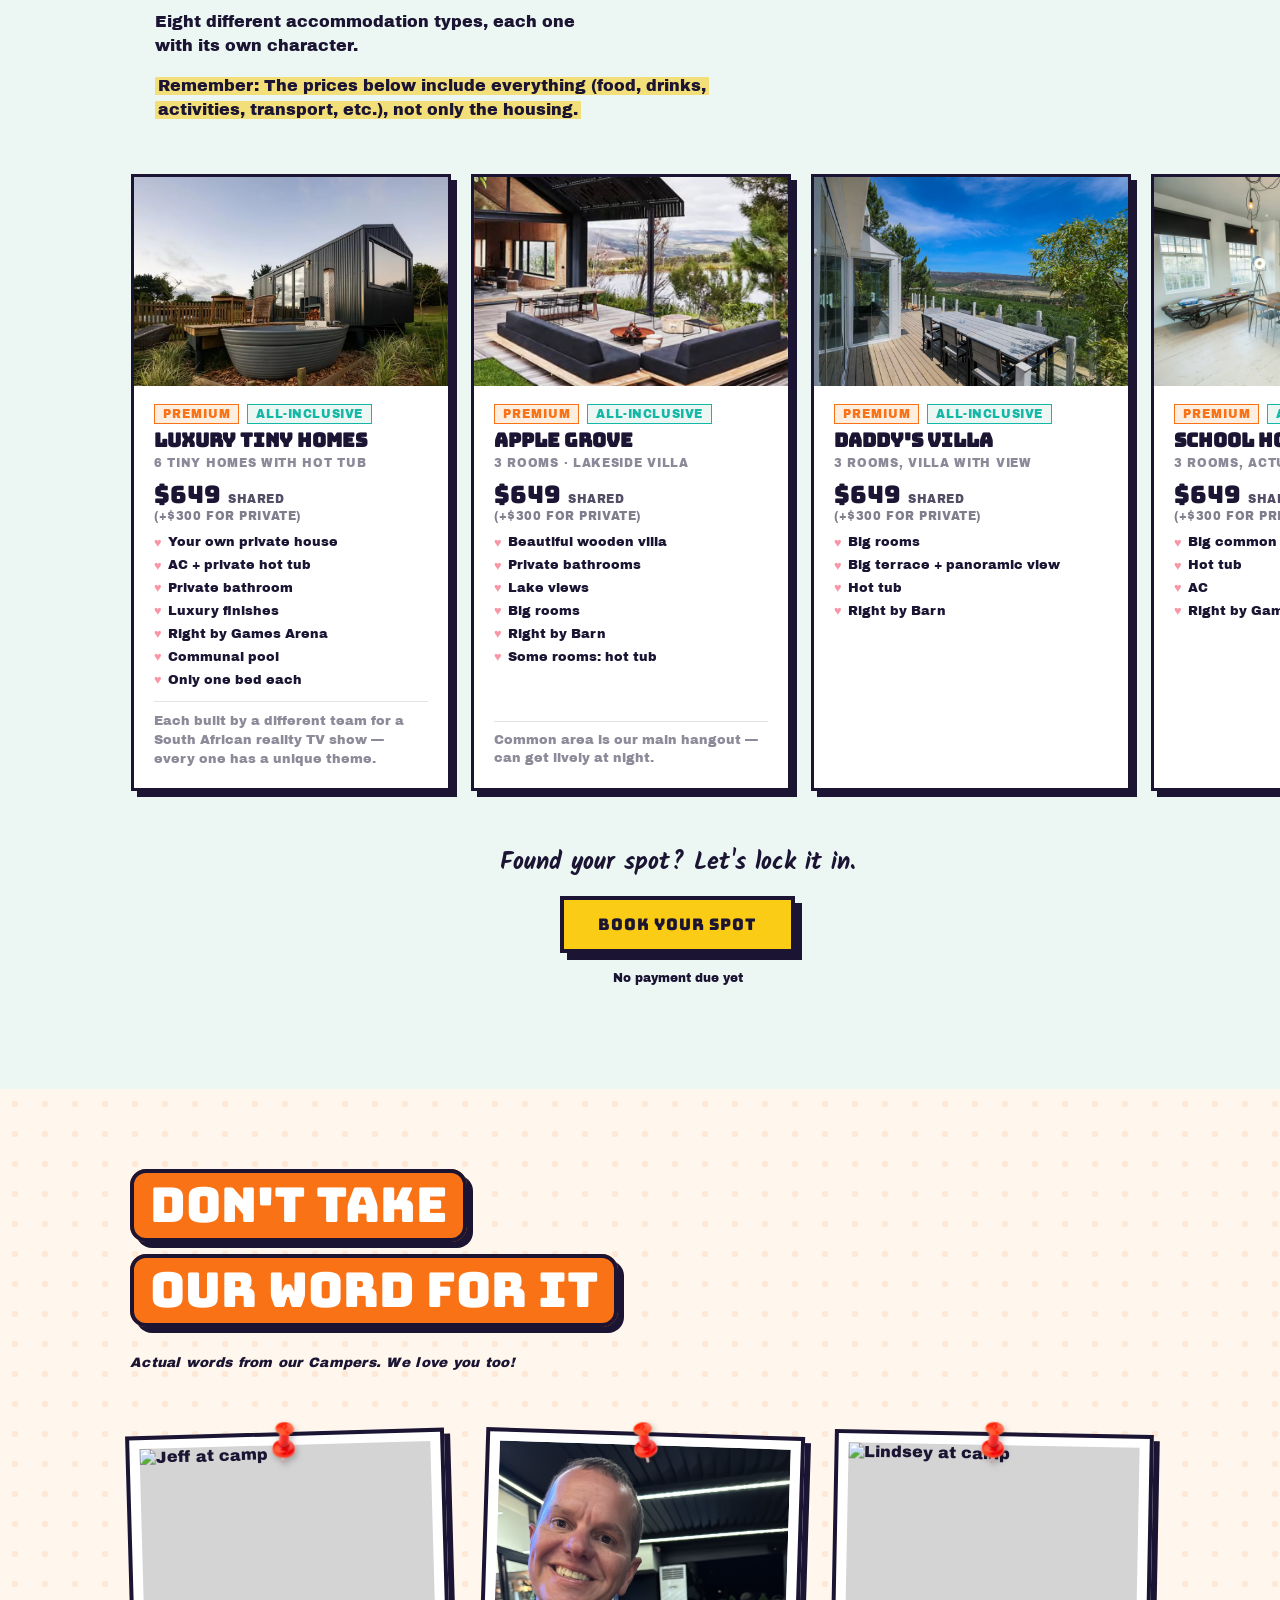
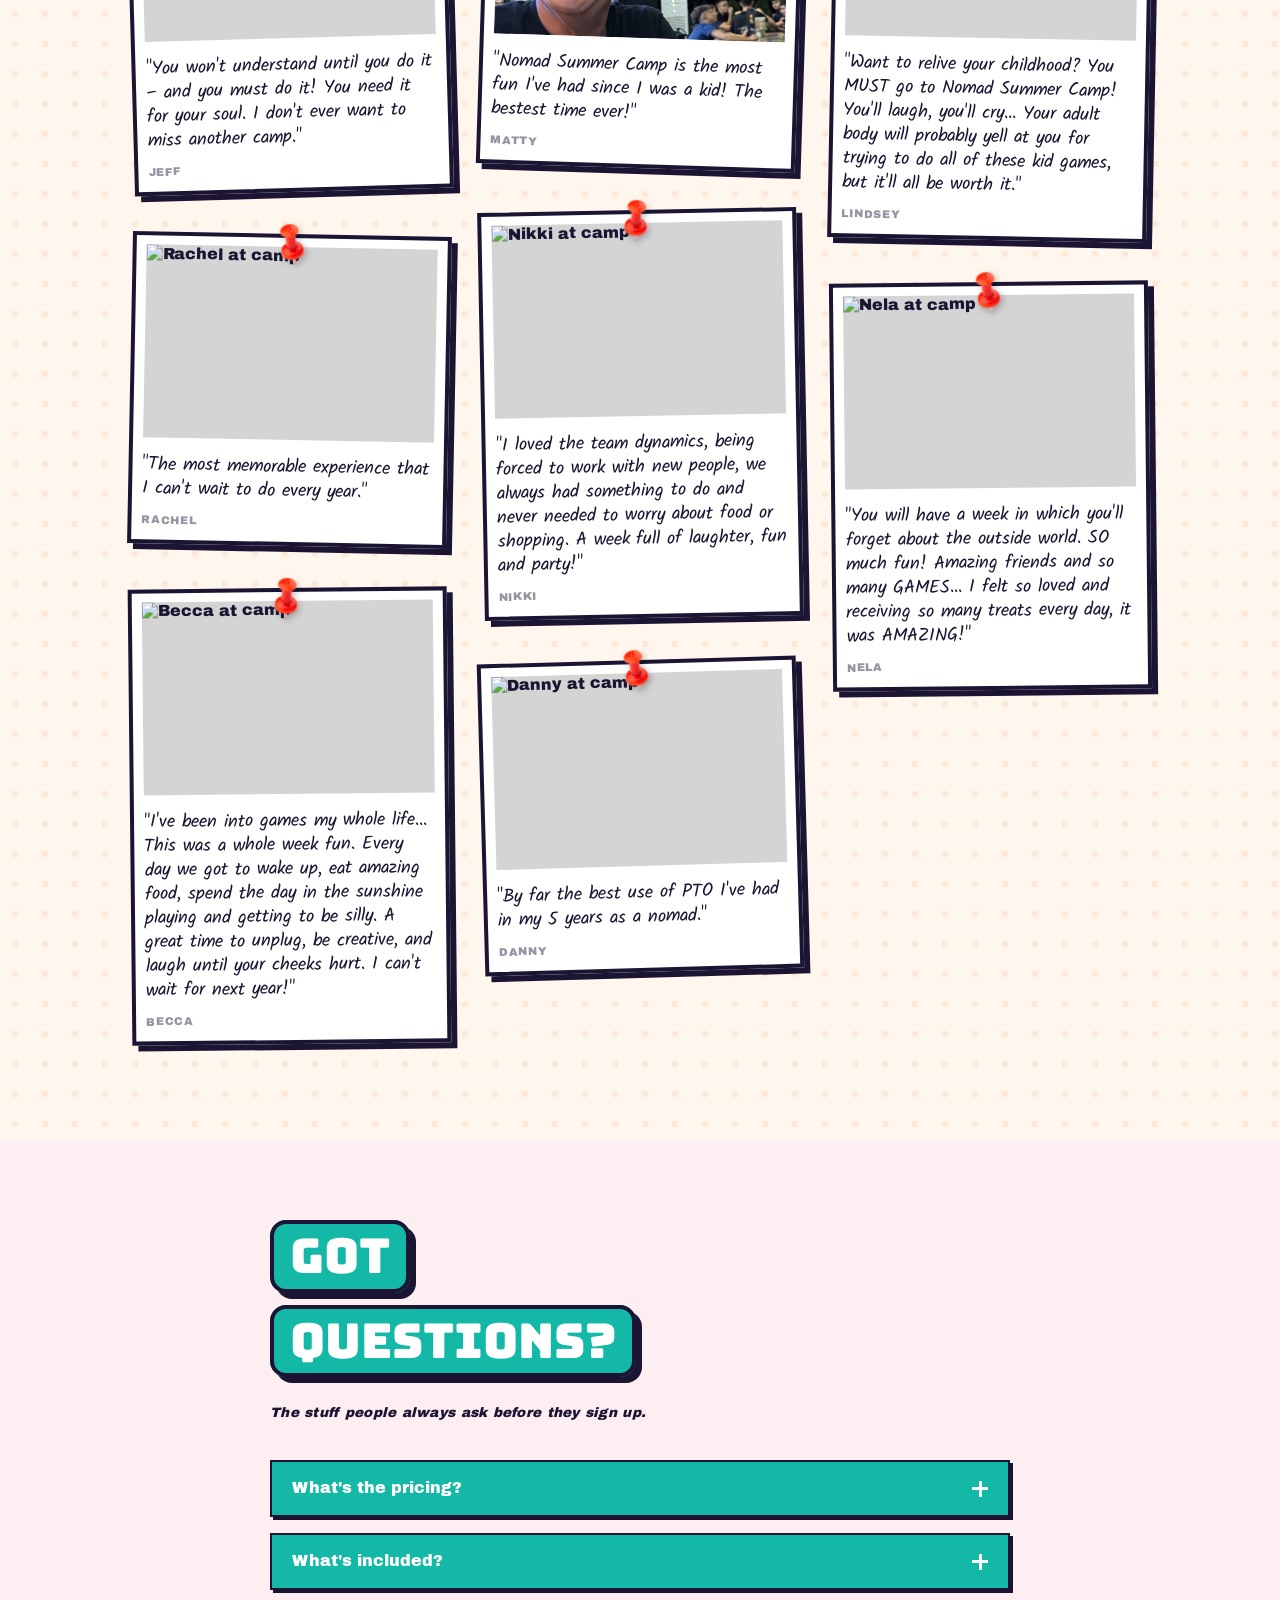
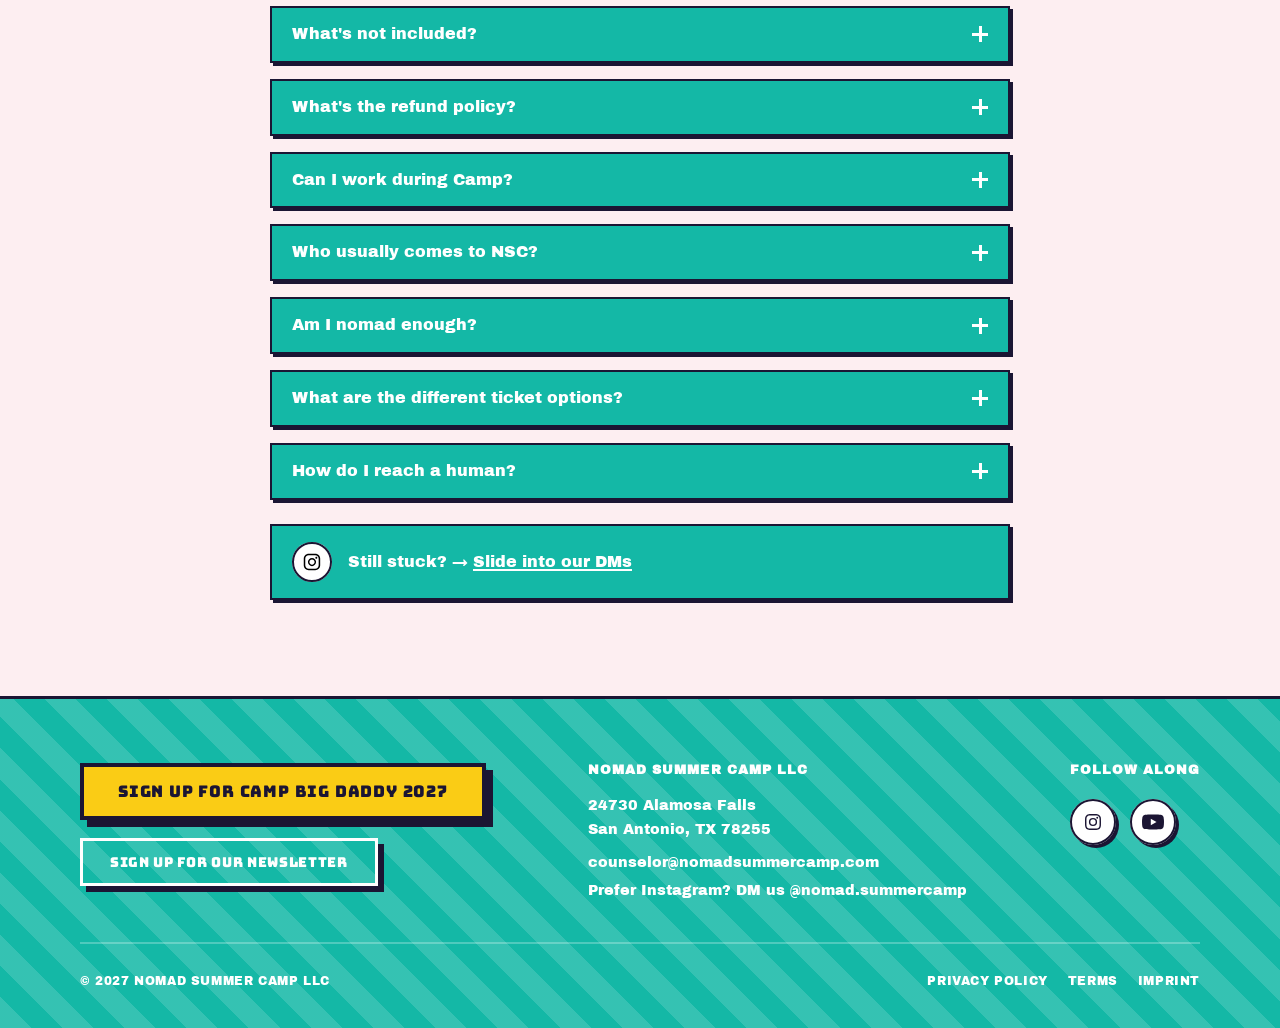
==== commit 09bf5f82: "Add Google Tag Manager to all pages Co-Authored-By: Claude Sonnet 5.5 <noreply@anthropic.com> Claude" ====
--- a/index.html
+++ b/index.html
@@ -1,6 +1,13 @@
 <!DOCTYPE html>
 <html lang="en">
 <head>
+<!-- Google Tag Manager -->
+<script>(function(w,d,s,l,i){w[l]=w[l]||[];w[l].push({'gtm.start':
+new Date().getTime(),event:'gtm.js'});var f=d.getElementsByTagName(s)[0],
+j=d.createElement(s),dl=l!='dataLayer'?'&l='+l:'';j.async=true;j.src=
+'https://www.googletagmanager.com/gtm.js?id='+i+dl;f.parentNode.insertBefore(j,f);
+})(window,document,'script','dataLayer','GTM-WB3WKB2G');</script>
+<!-- End Google Tag Manager -->
   <meta charset="UTF-8">
   <meta name="viewport" content="width=device-width, initial-scale=1.0">
   <title>Nomad Summer Camp — Cape Town 2027</title>
@@ -21,6 +28,10 @@
   <script async src="https://tally.so/widgets/embed.js"></script>
 </head>
 <body>
+<!-- Google Tag Manager (noscript) -->
+<noscript><iframe src="https://www.googletagmanager.com/ns.html?id=GTM-WB3WKB2G"
+height="0" width="0" style="display:none;visibility:hidden"></iframe></noscript>
+<!-- End Google Tag Manager (noscript) -->
 
   <div id="nav-placeholder"></div>
 
--- a/css/style.css
+++ b/css/style.css
@@ -1735,16 +1735,19 @@
 .included__checklist {
   position: absolute;
   top: 22%;
-  left: 14%;
-  right: 8%;
   bottom: 16%;
+  /* Shrink-wrapped and centred on the paper (which is centred in the
+     image), so the list block sits in the middle while its items stay
+     left-aligned to each other and read as a list. */
+  left: 50%;
+  transform: translateX(-50%);
   list-style: none;
   padding: 0;
   margin: 0;
   display: flex;
   flex-direction: column;
   justify-content: center;
-  align-items: center;
+  align-items: flex-start;
   gap: 10px;
 }
 
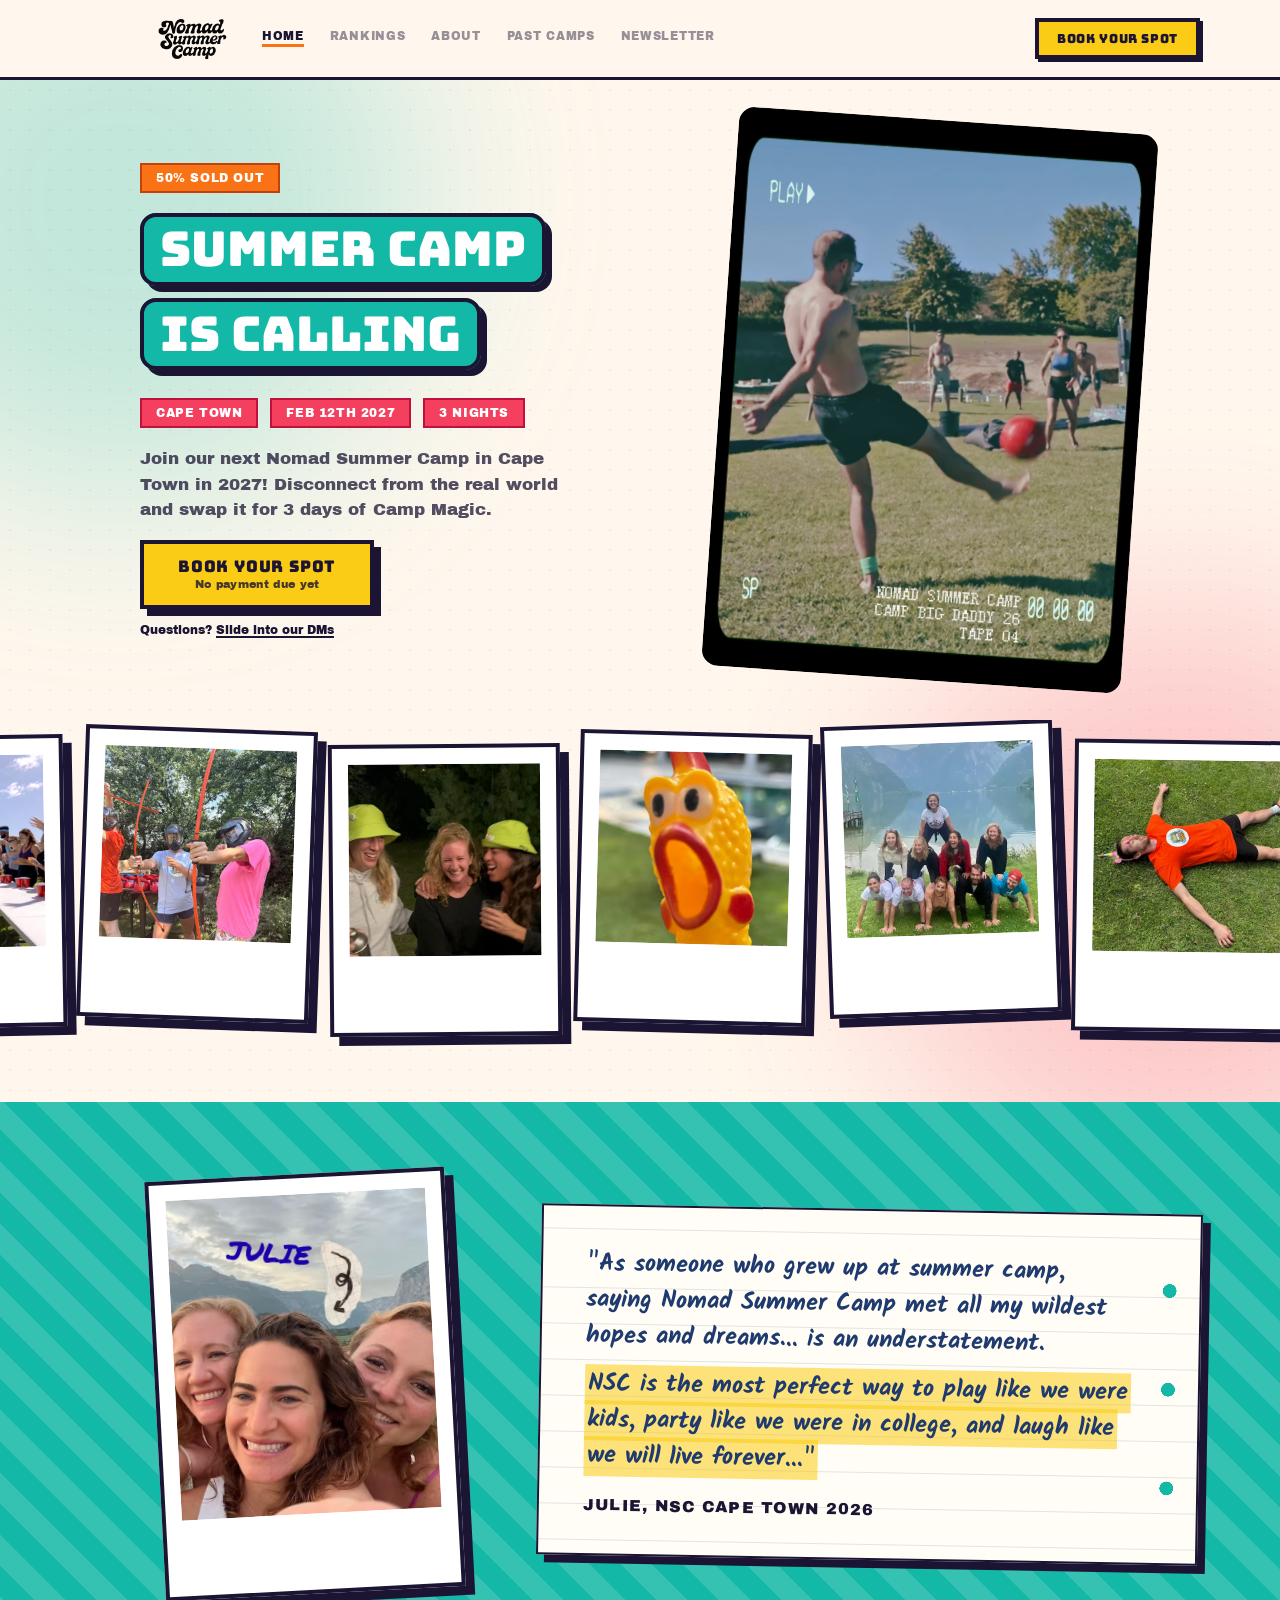
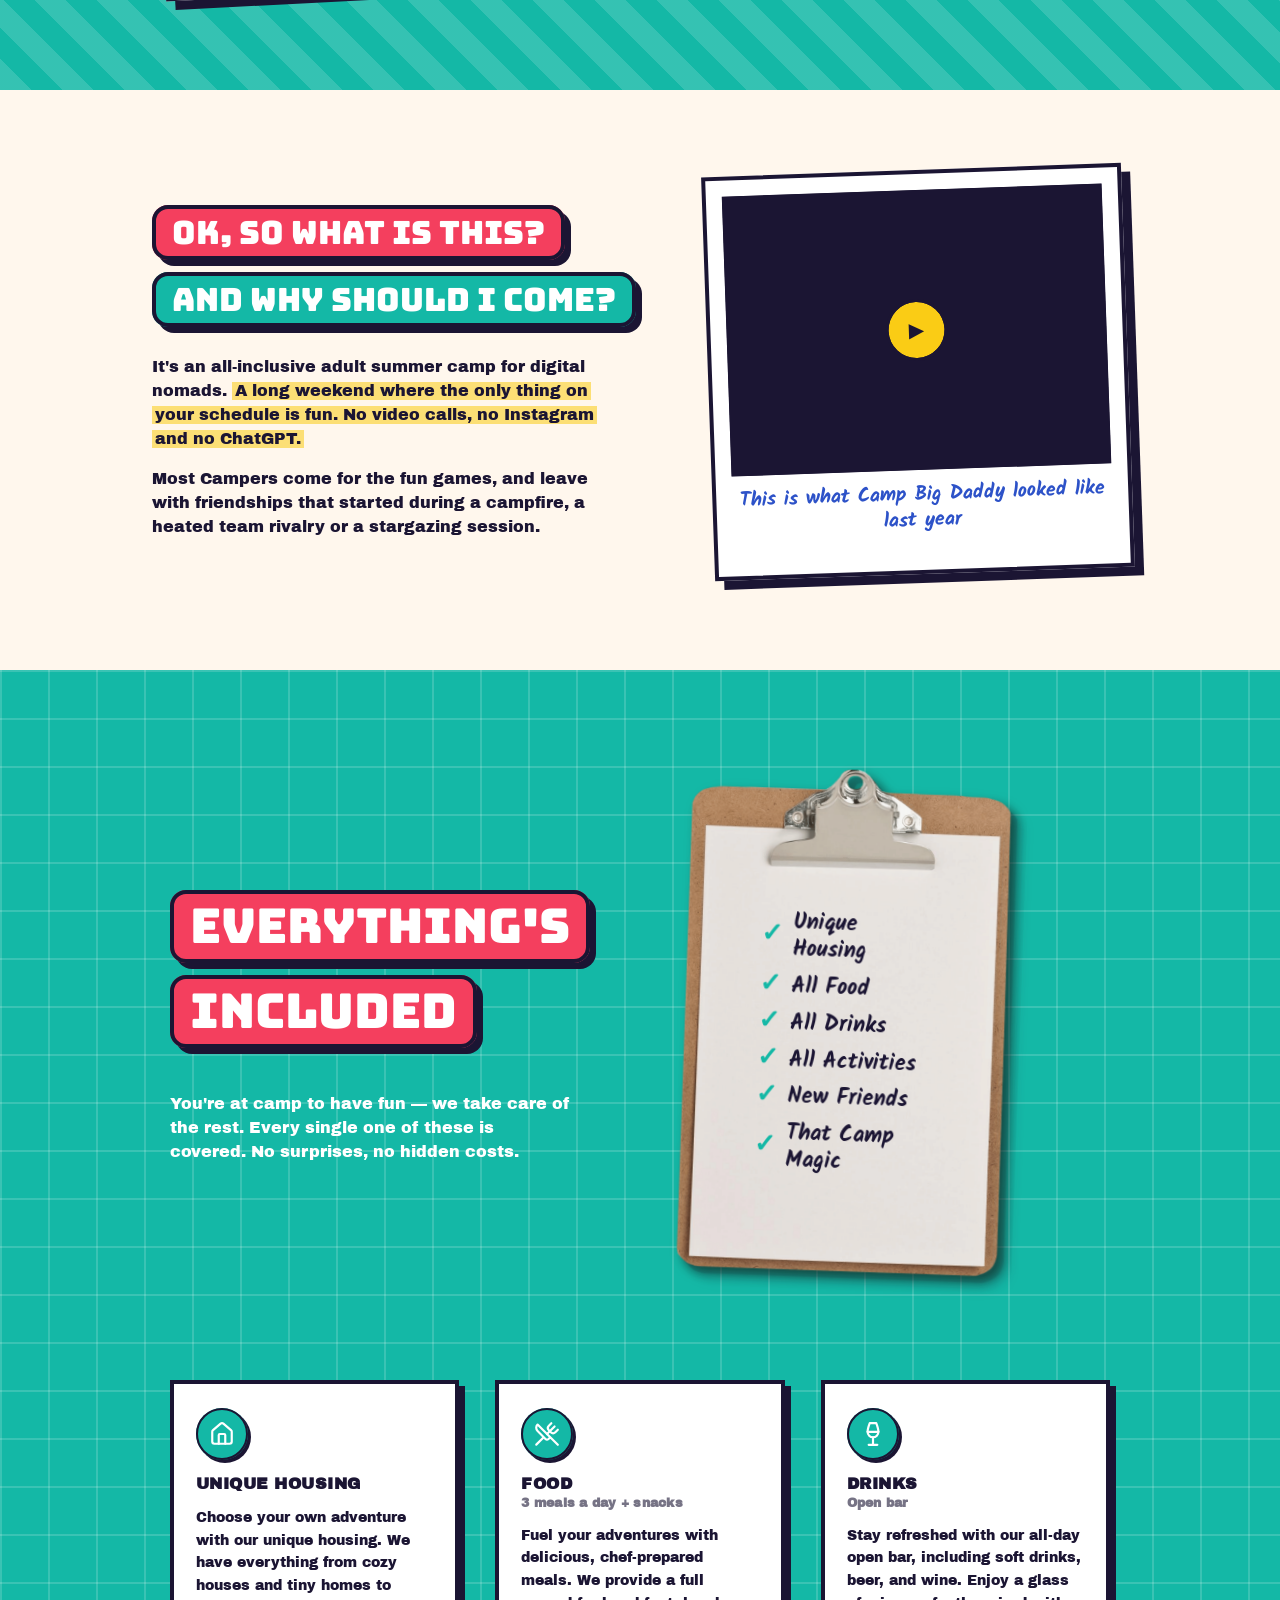
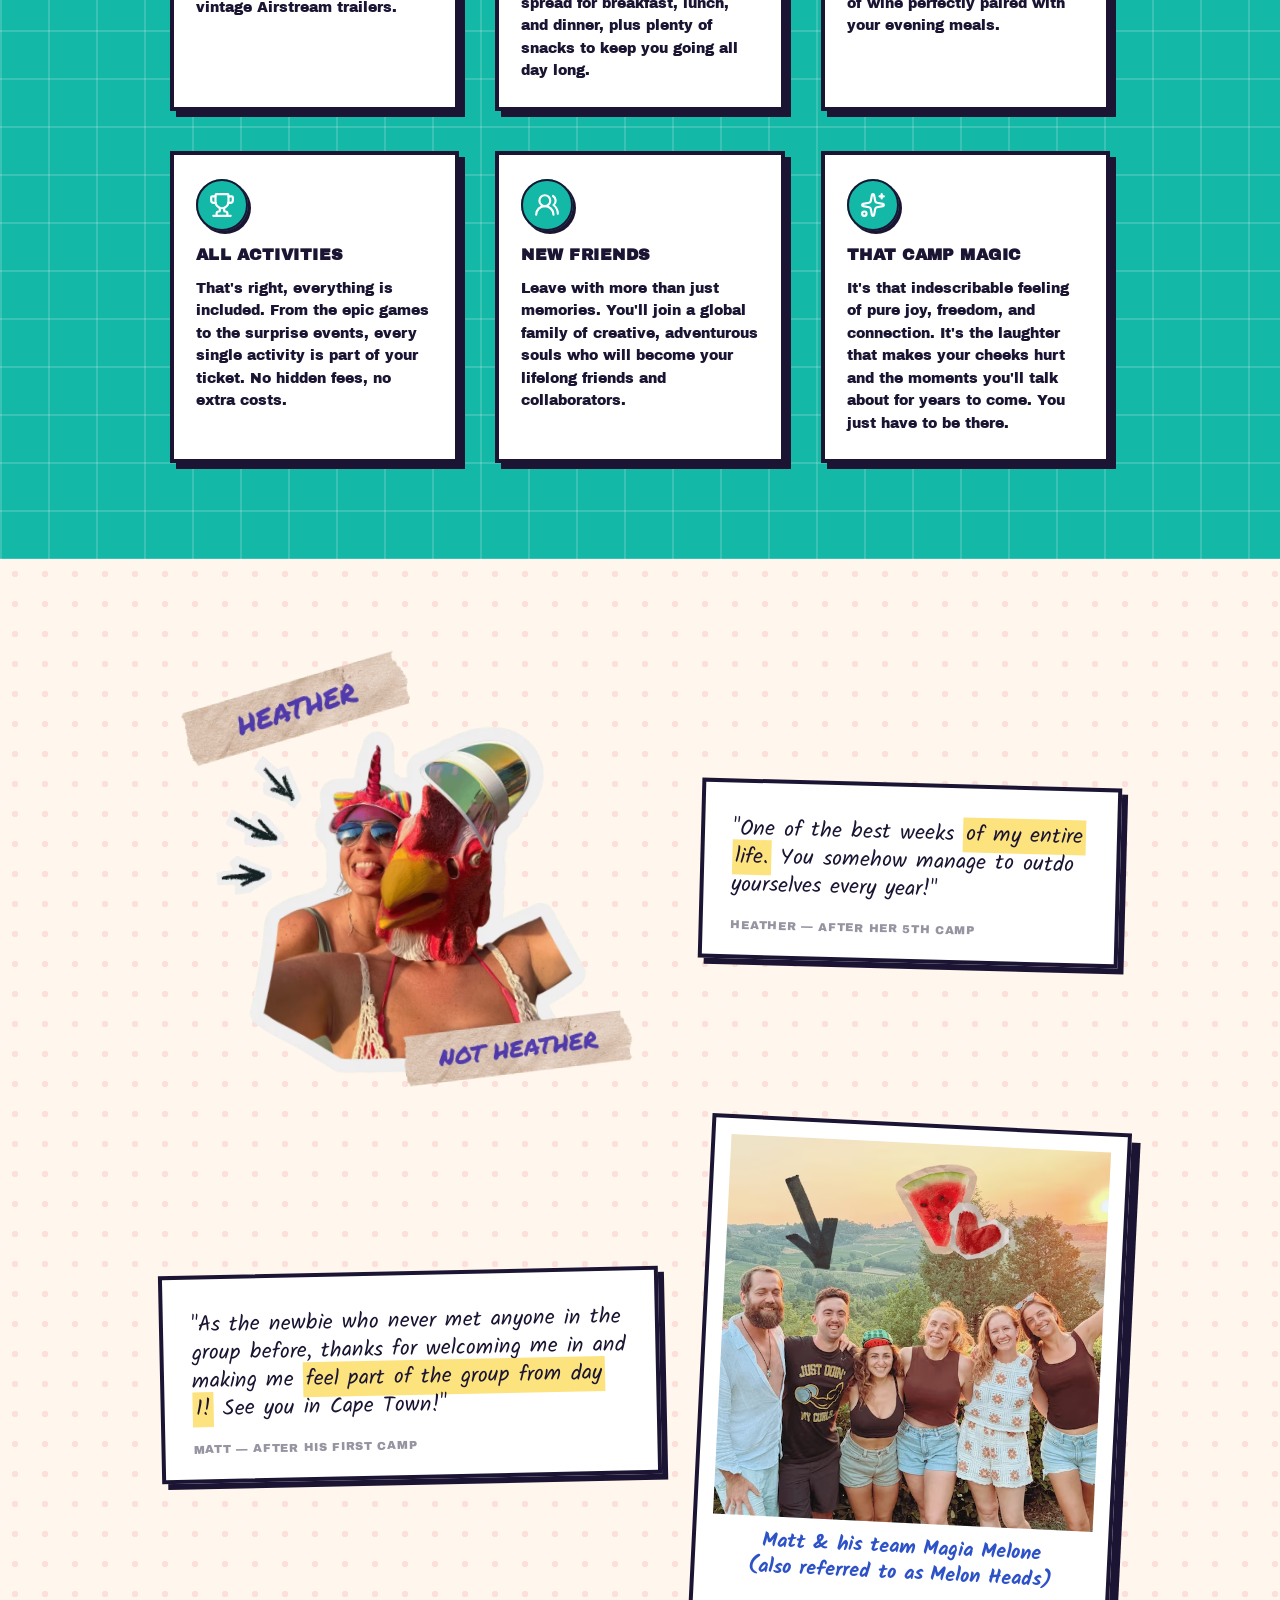
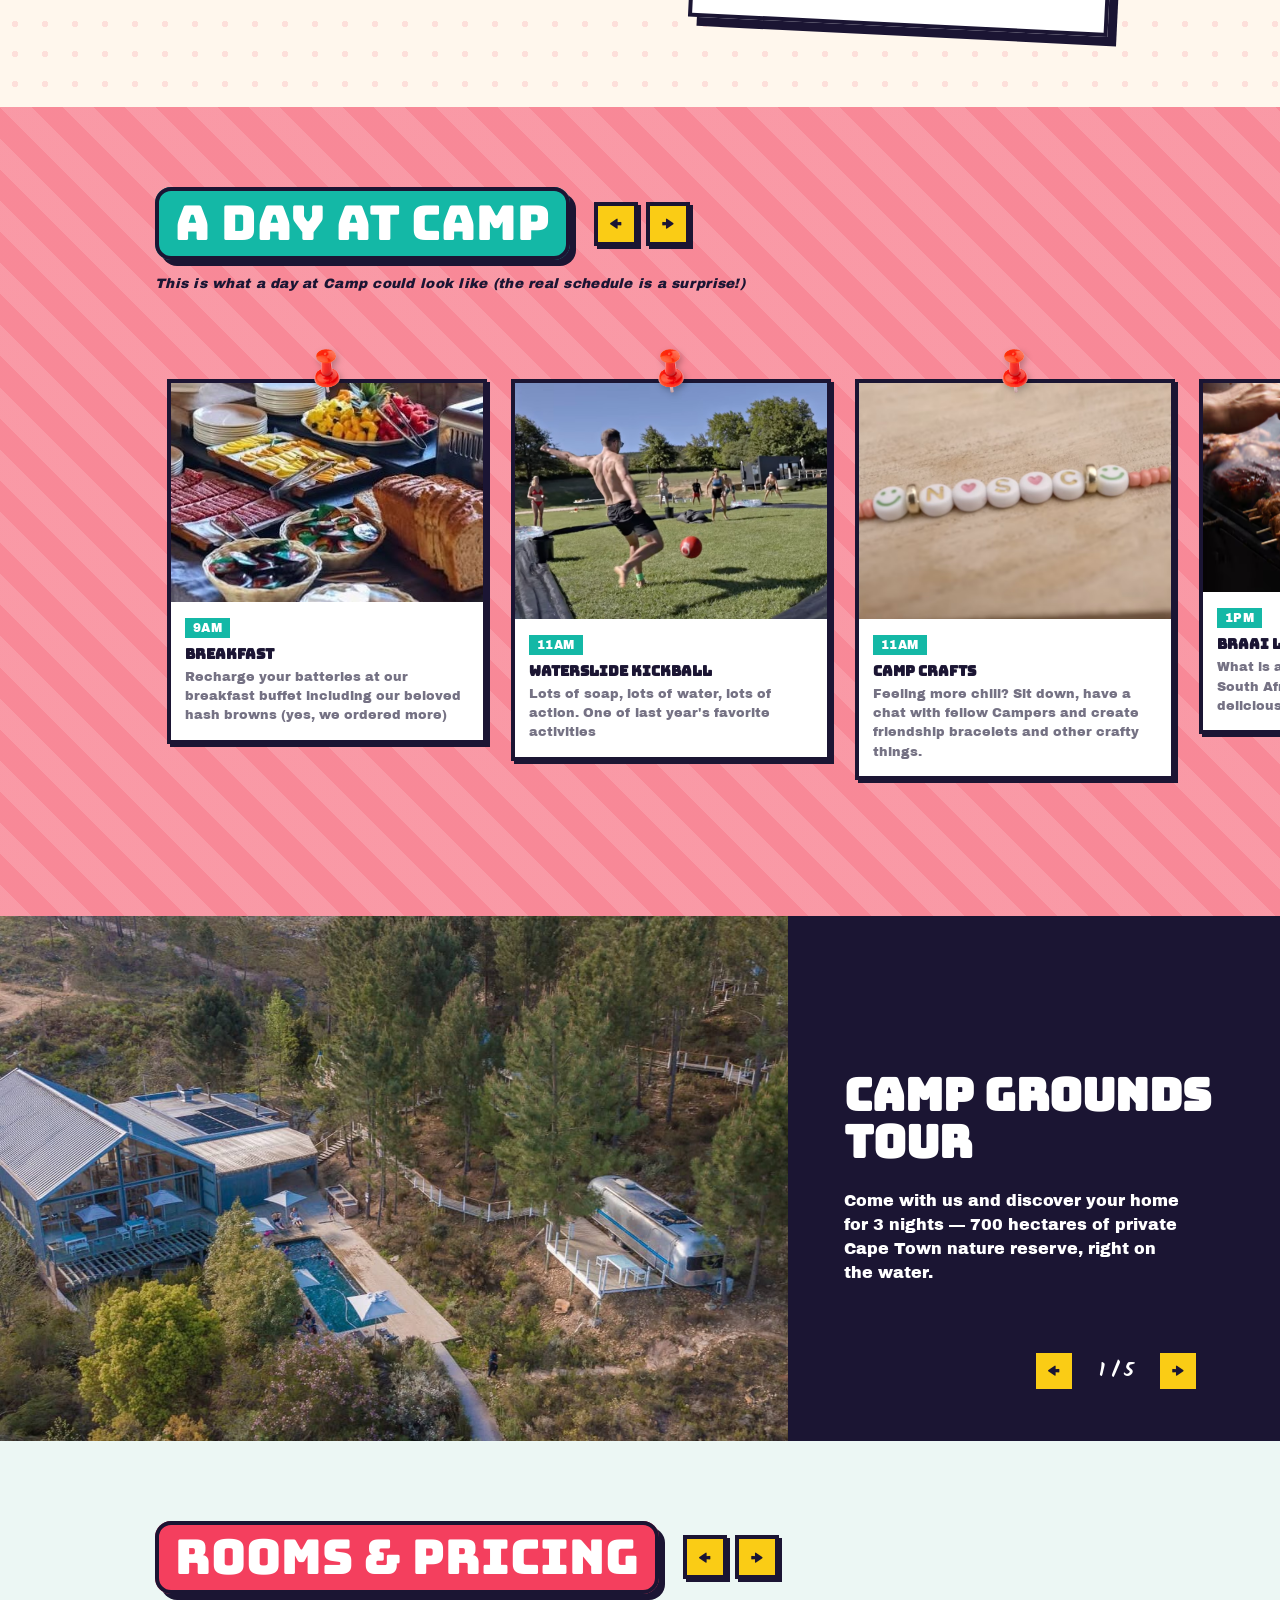
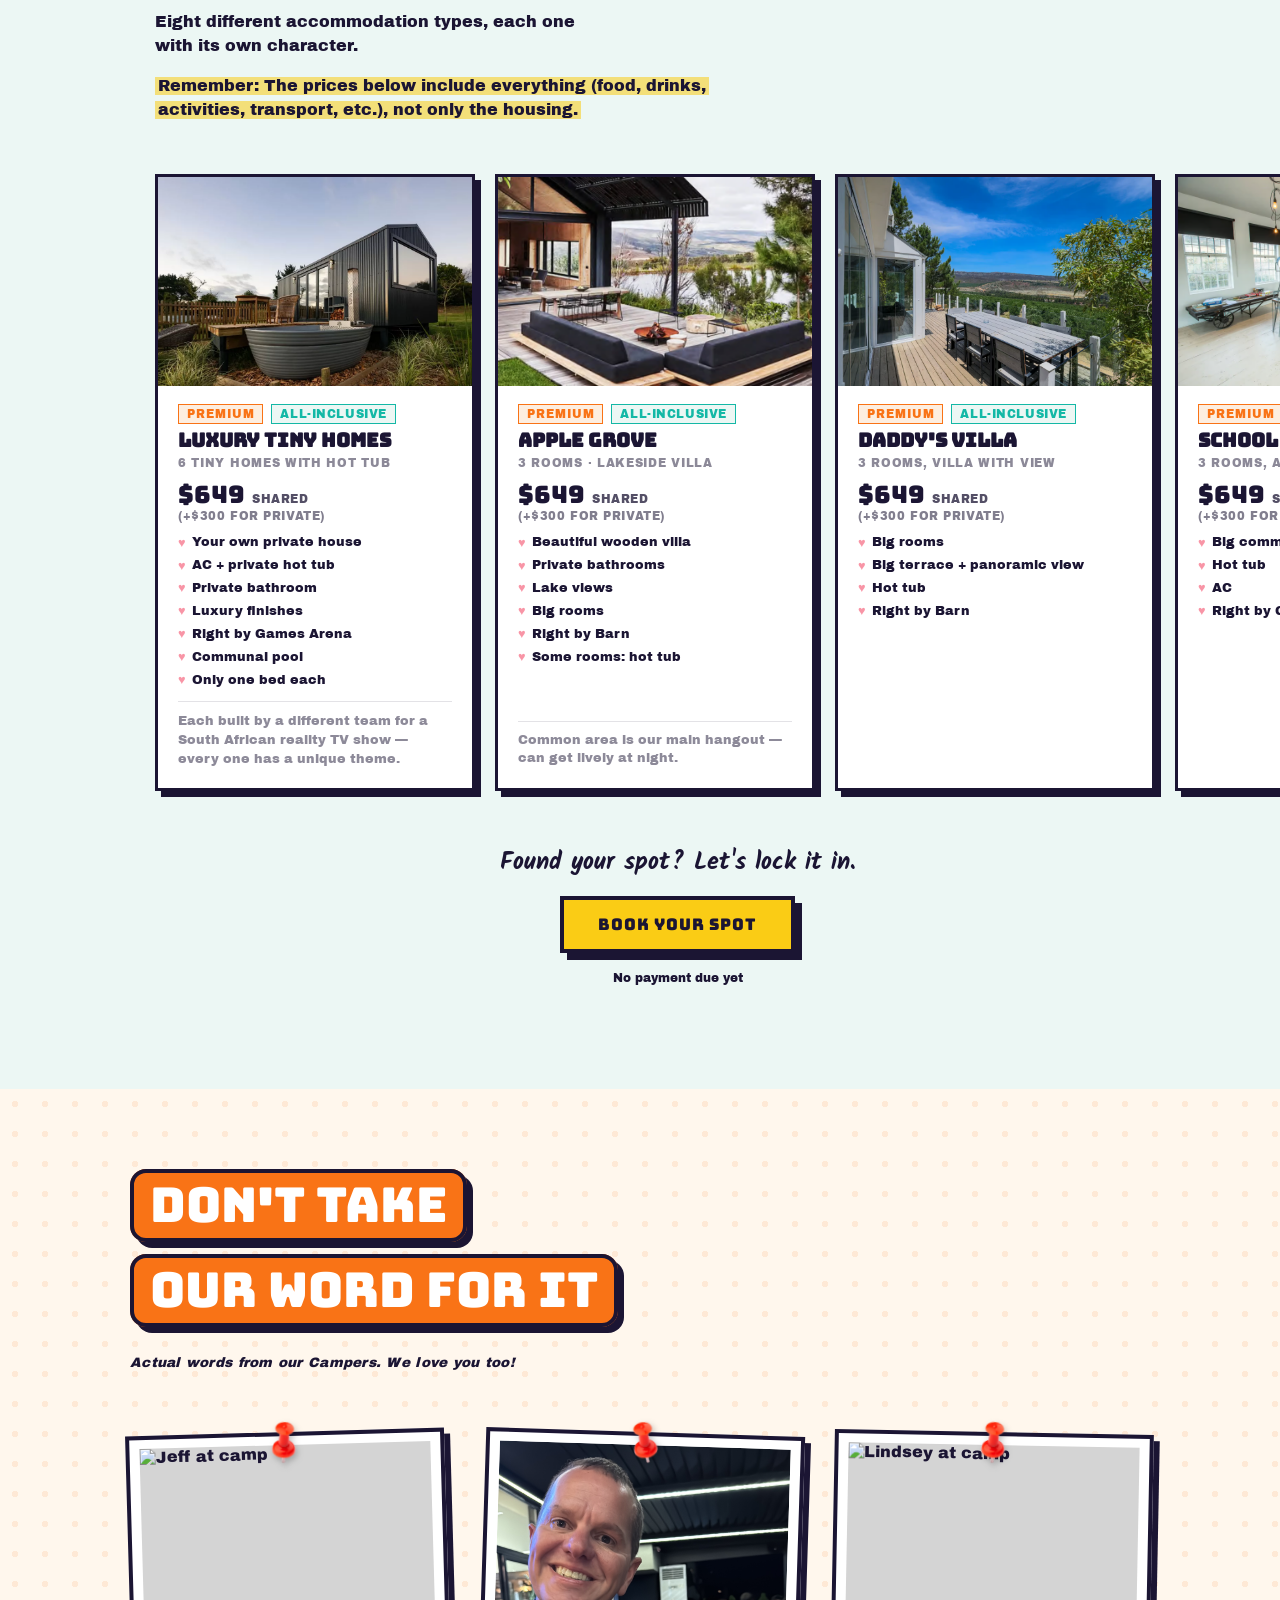
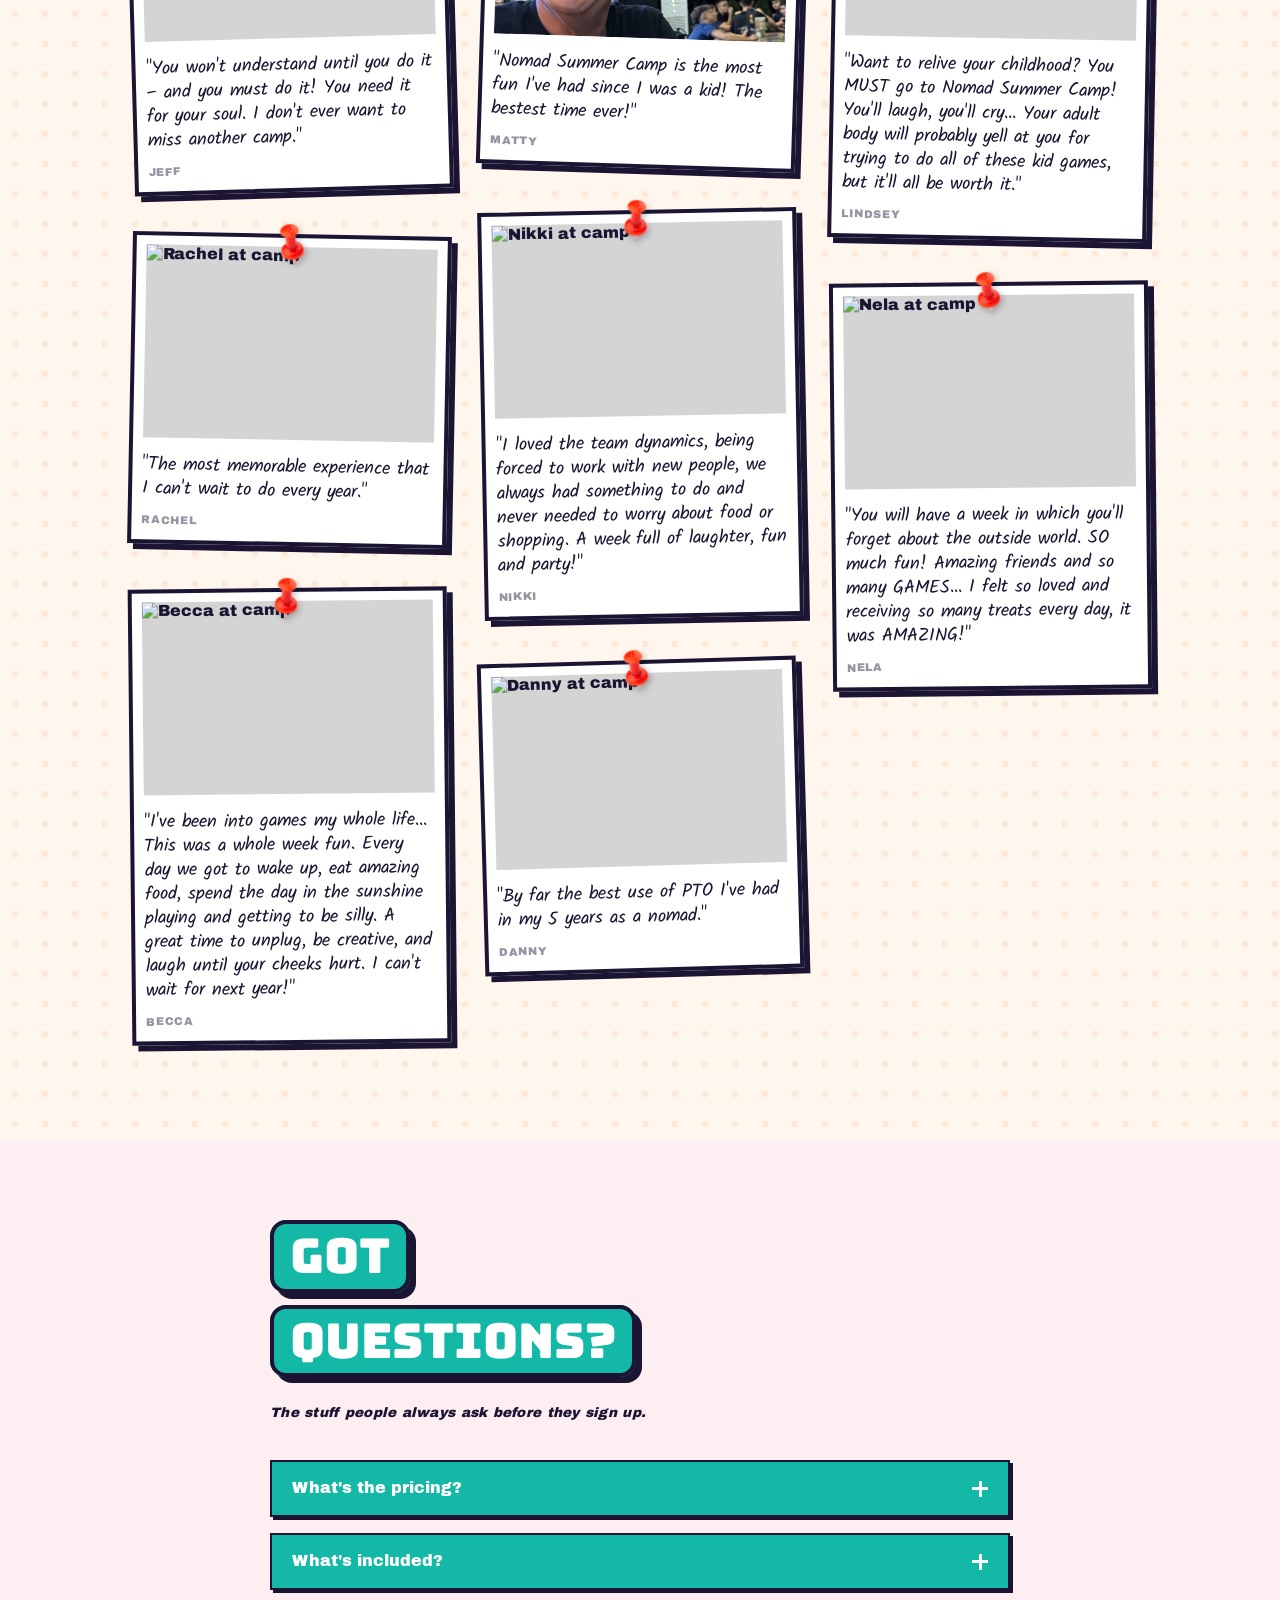
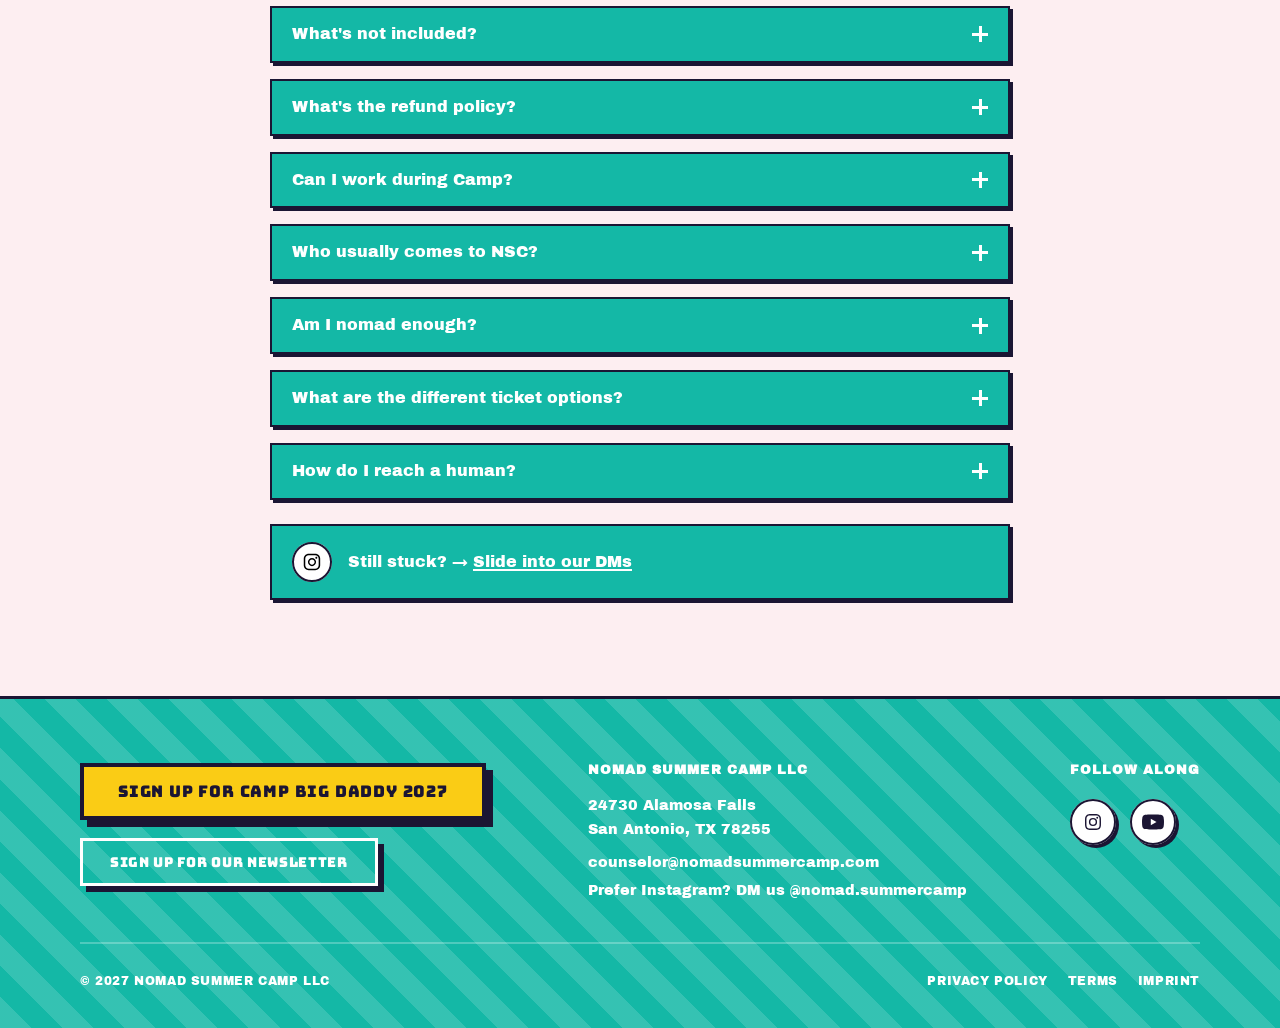
==== commit 05f8362e: "Update index.html" ====
--- a/index.html
+++ b/index.html
@@ -705,7 +705,7 @@
               <span class="accom-a__all-inc">All-inclusive</span>
             </div>
             <h3 class="accom__name">Dorm Room</h3>
-            <p class="accom__rooms">3 bunk beds · In School House</p>
+            <p class="accom__rooms">4 single beds · In School House</p>
             <p class="accom-a__price">$499</p>
           </div>
           <ul class="accom__pros">
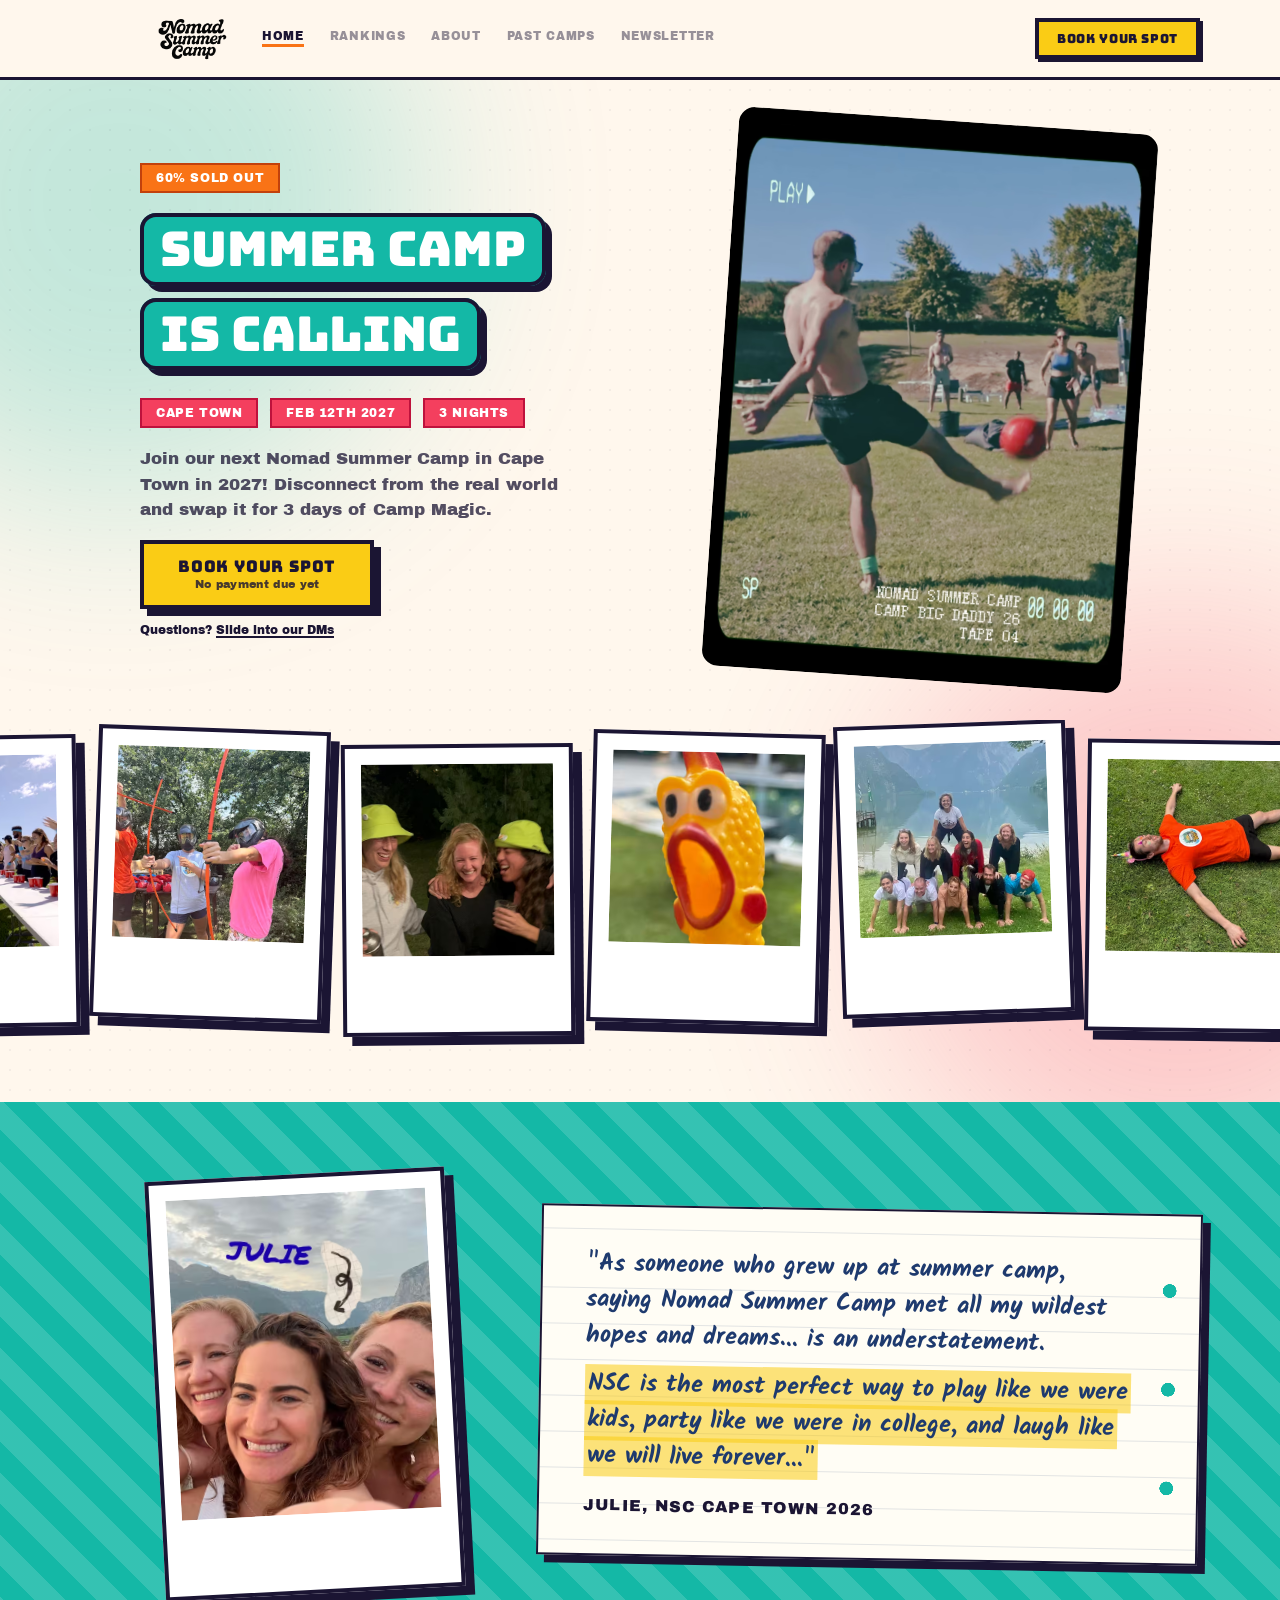
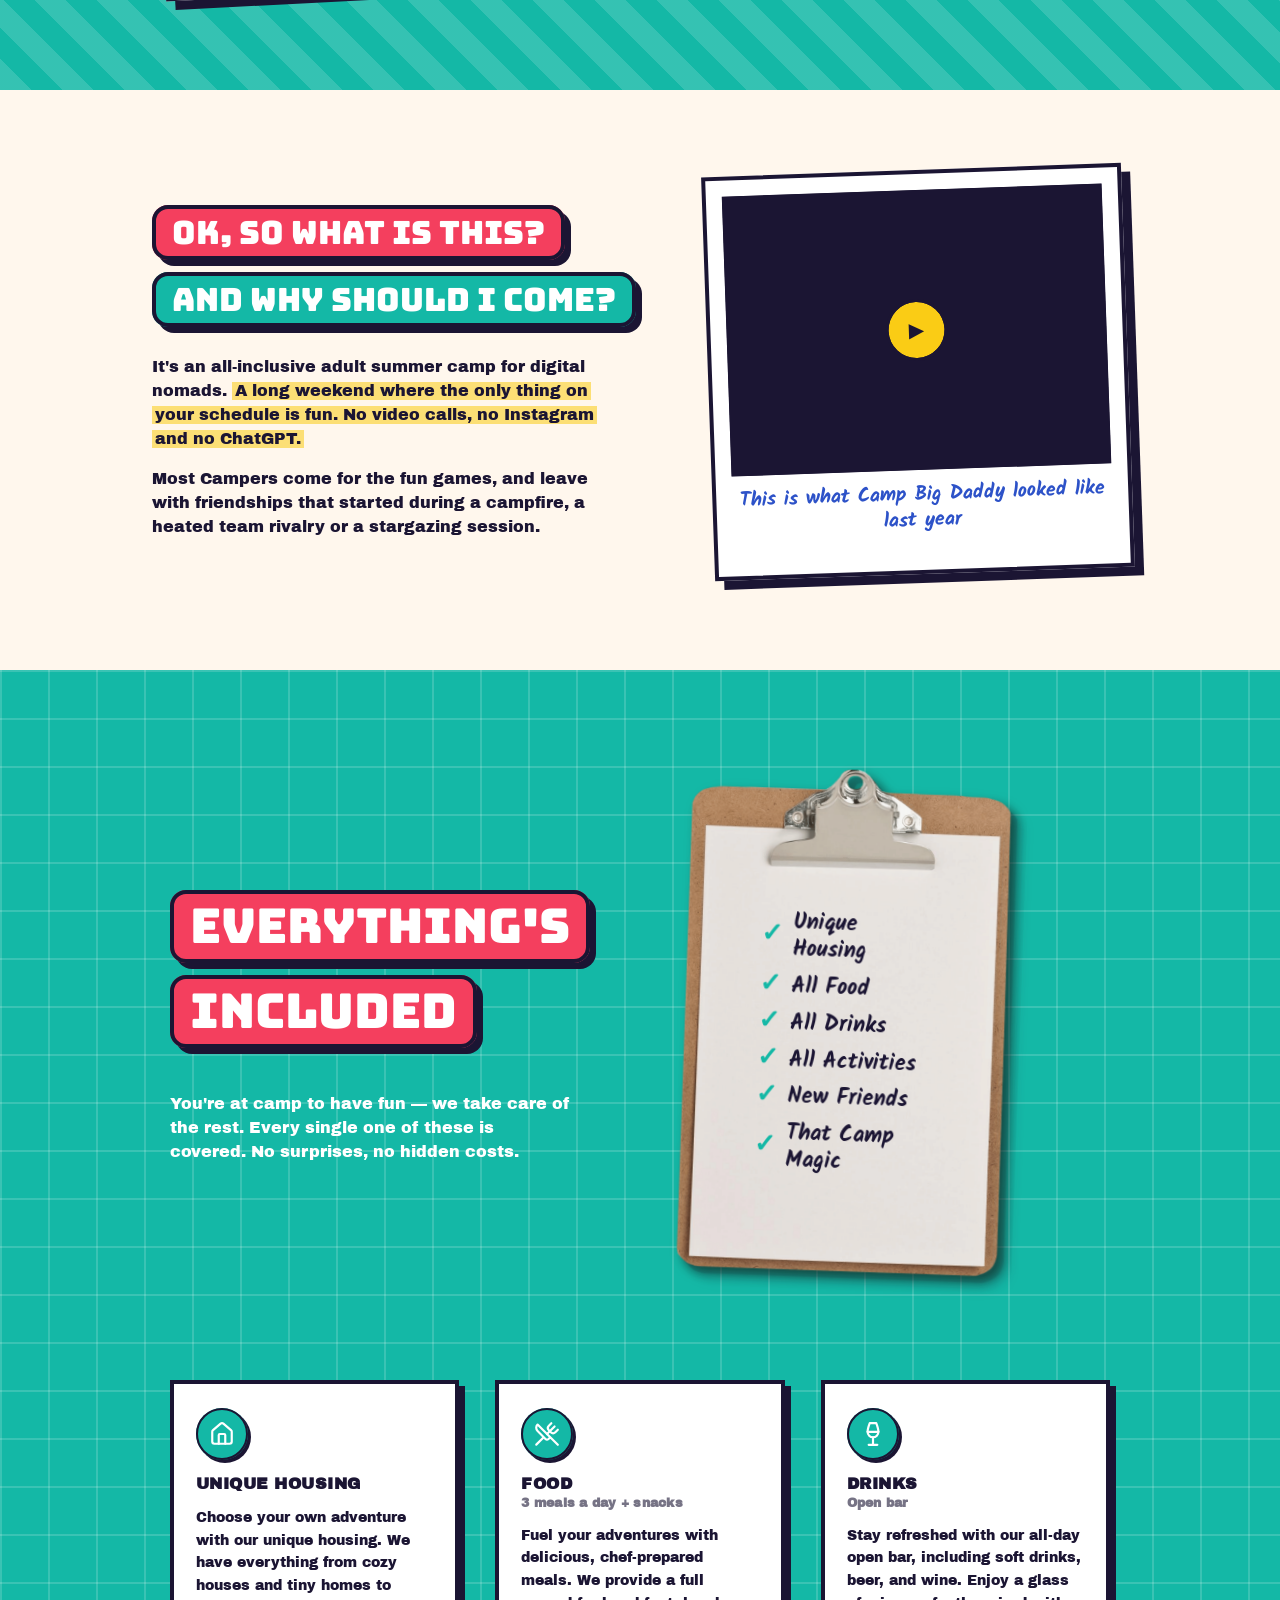
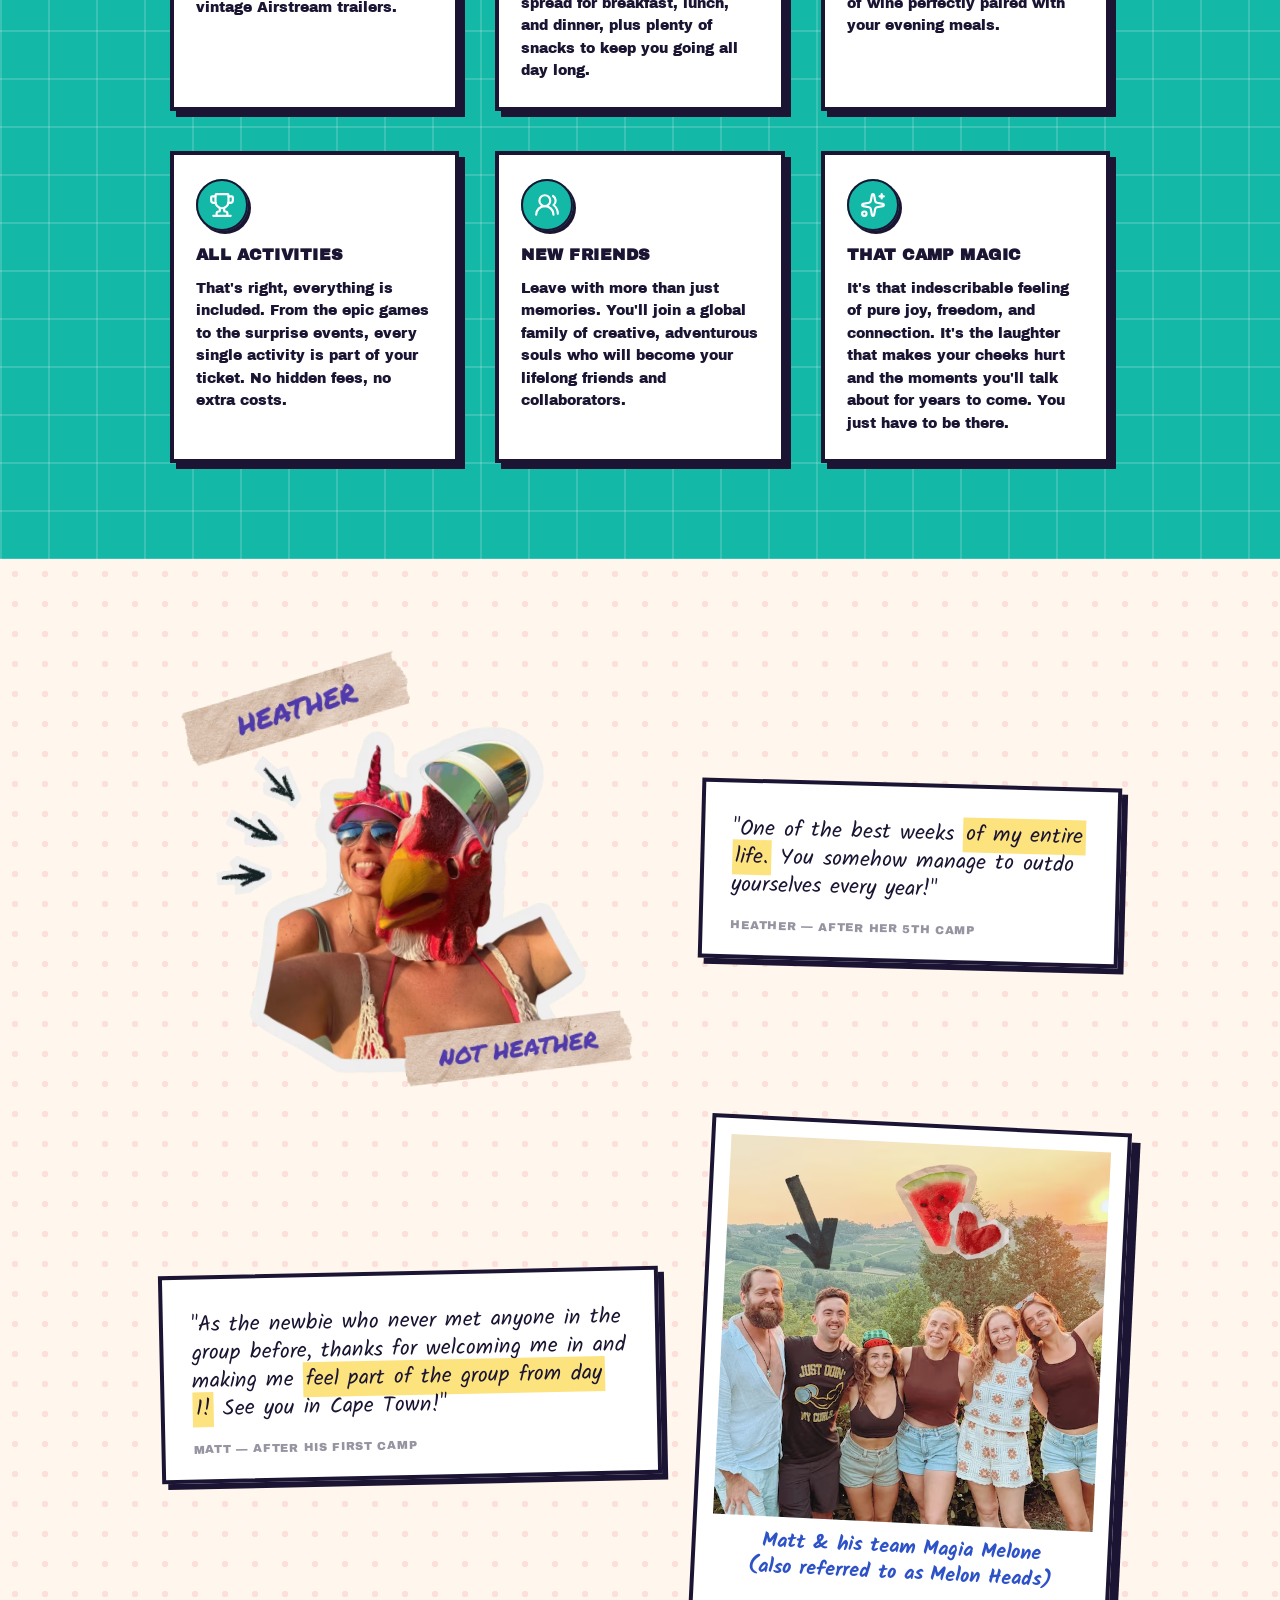
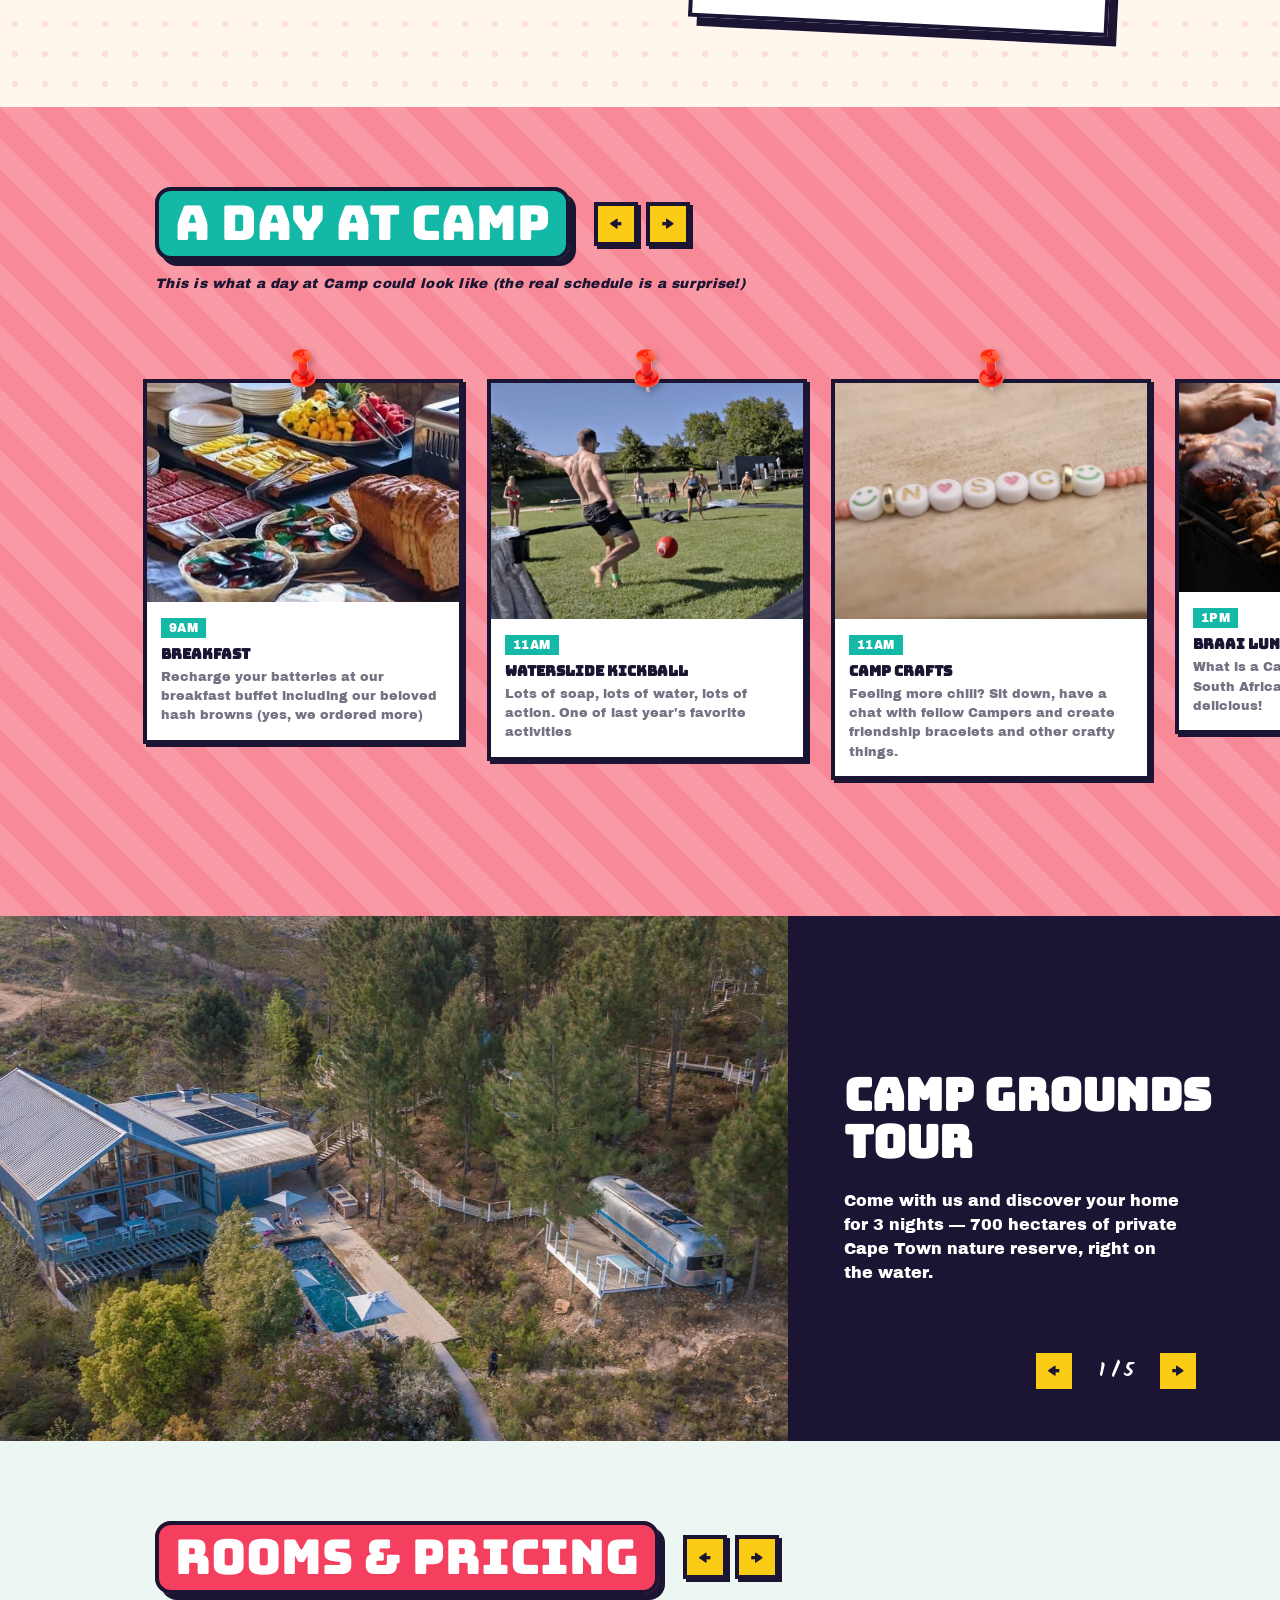
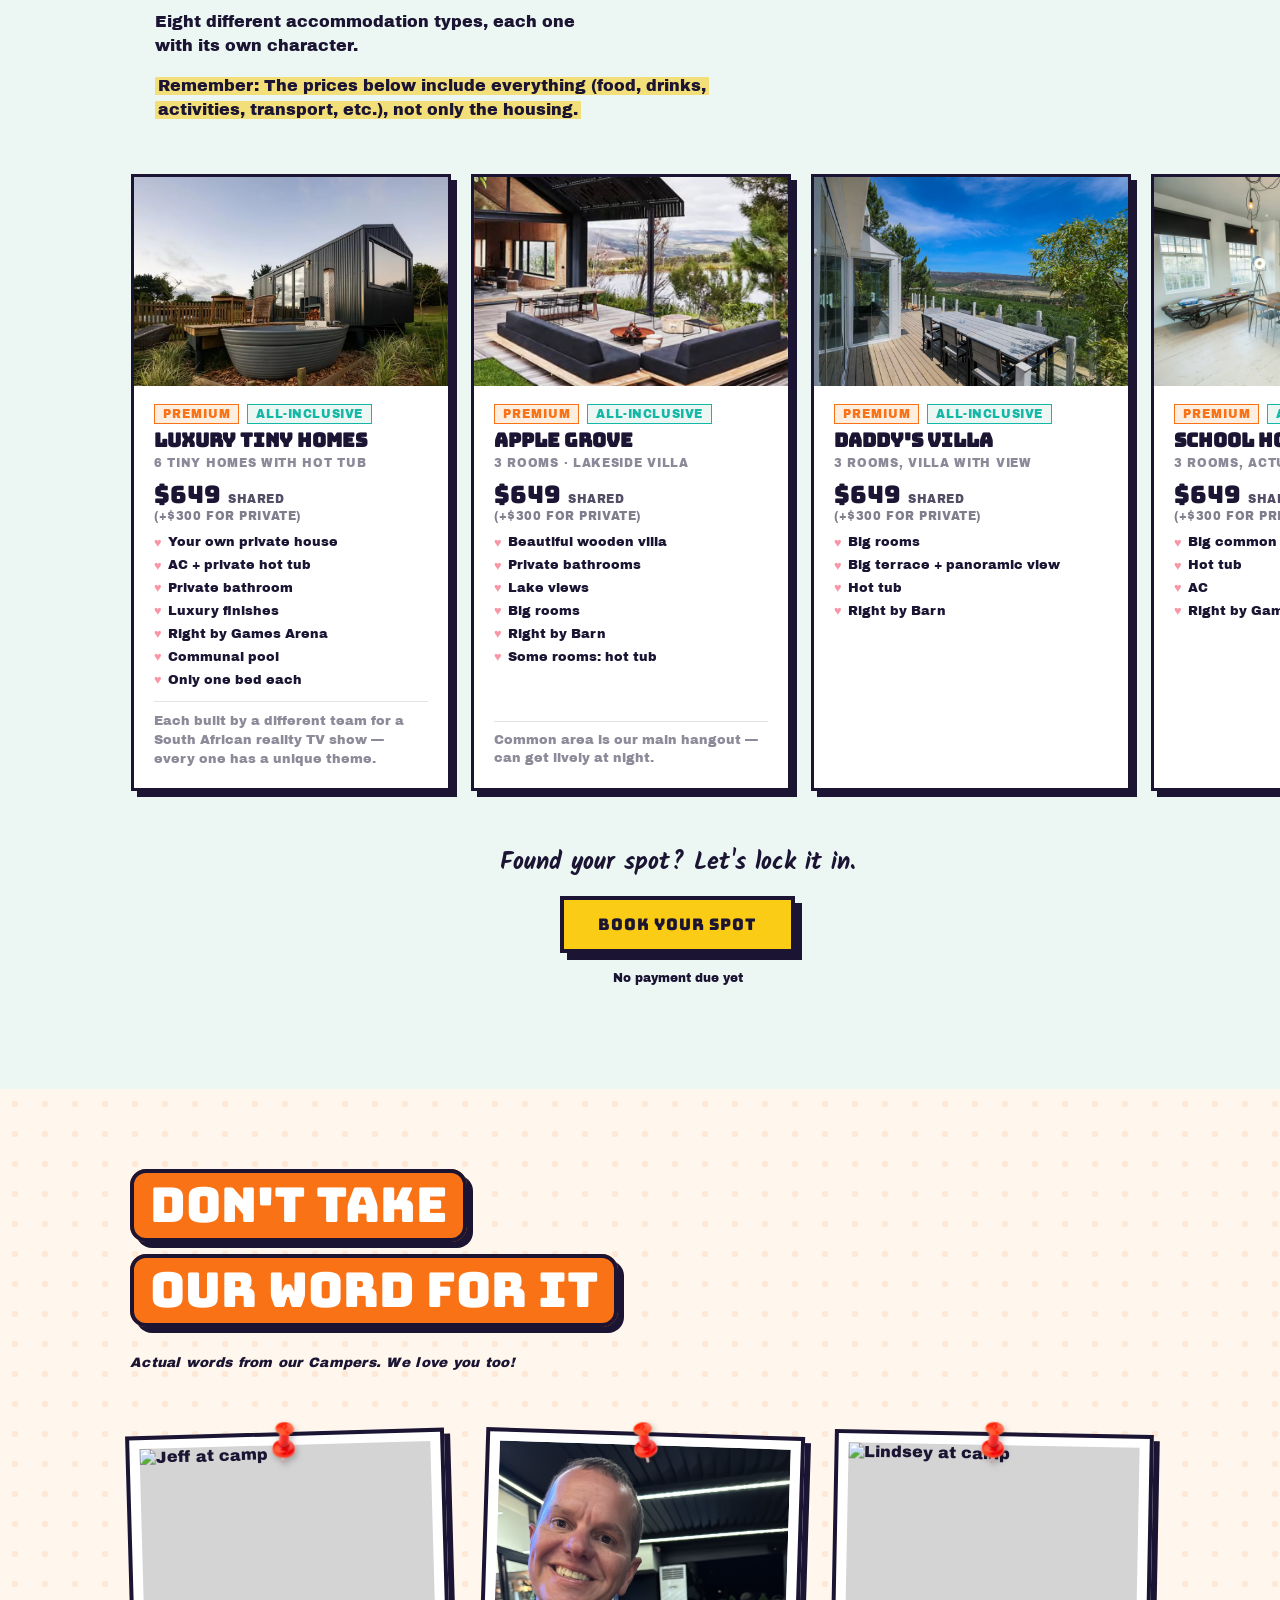
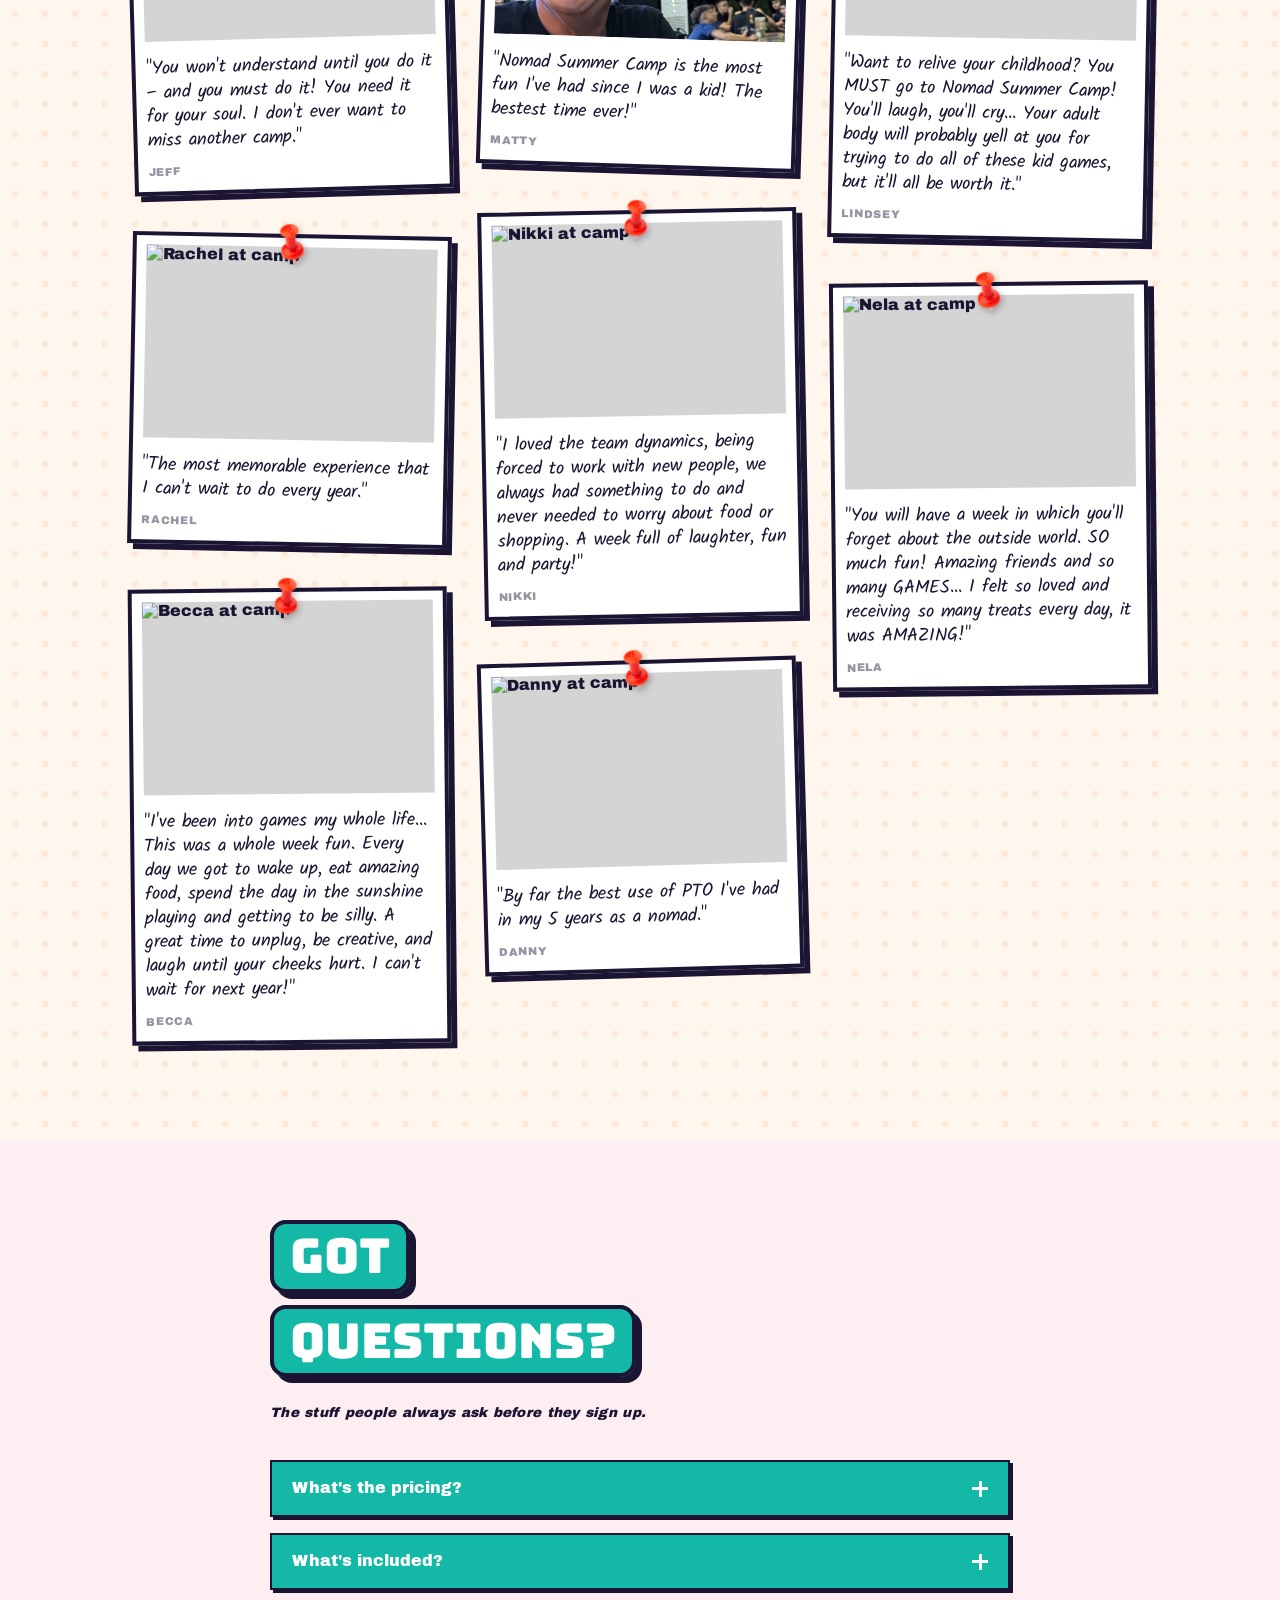
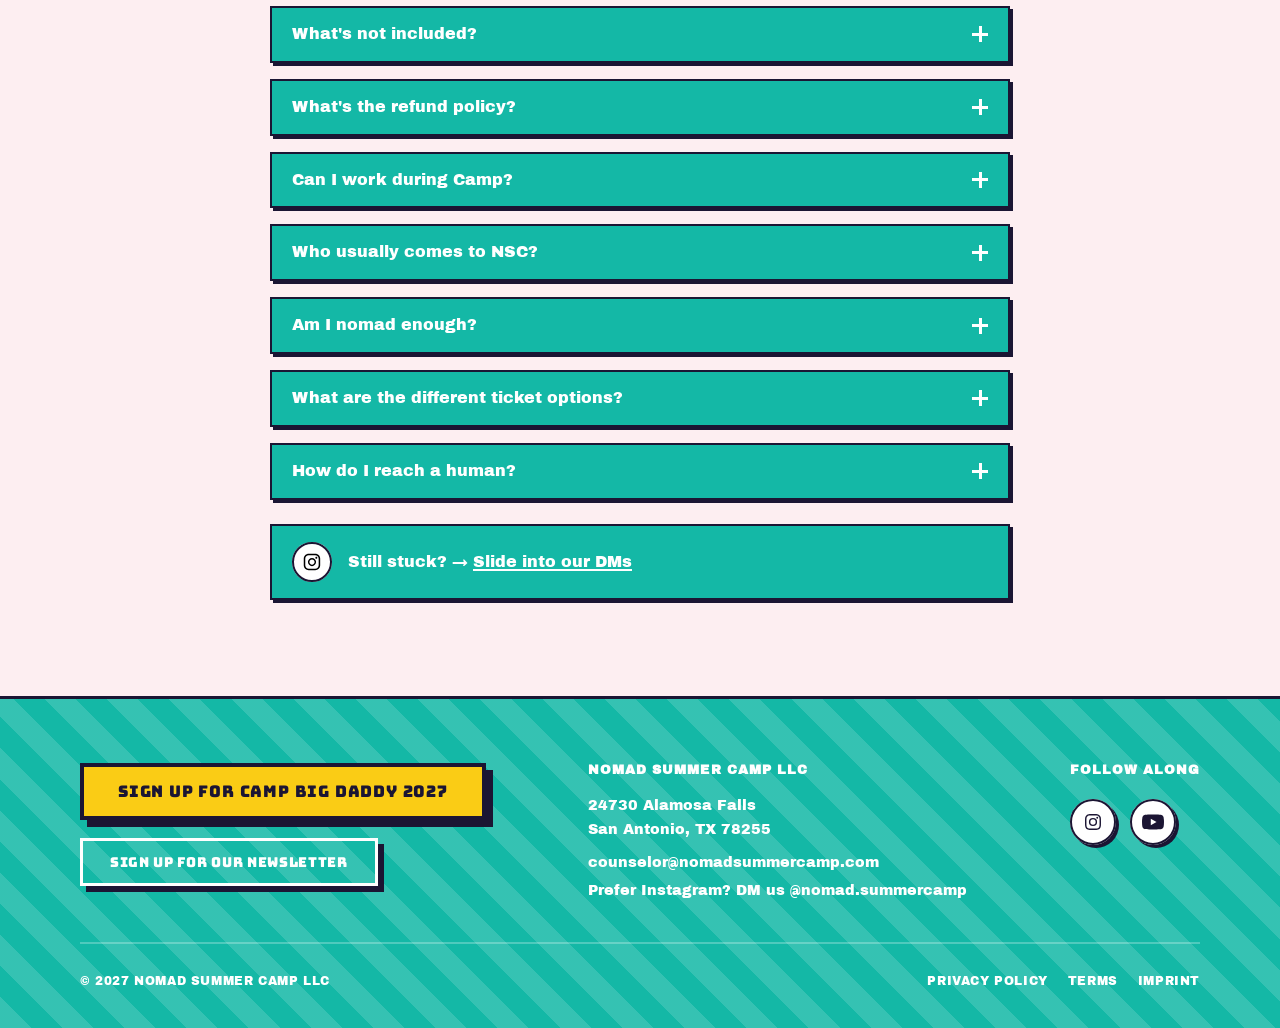
==== commit 1997fe4c: "Update sold-out badge to 60% Co-Authored-By: Claude Sonnet 5.5 <noreply@anthropic.com> Claude-Sessio" ====
--- a/index.html
+++ b/index.html
@@ -61,7 +61,7 @@
       <!-- Left: copy & CTA -->
       <div class="hero__content">
 
-        <span class="info-tag info-tag--orange">50% sold out</span>
+        <span class="info-tag info-tag--orange">60% sold out</span>
 
         <h1 class="headline-stack">
           <span class="sticker sticker--teal">Summer Camp</span>
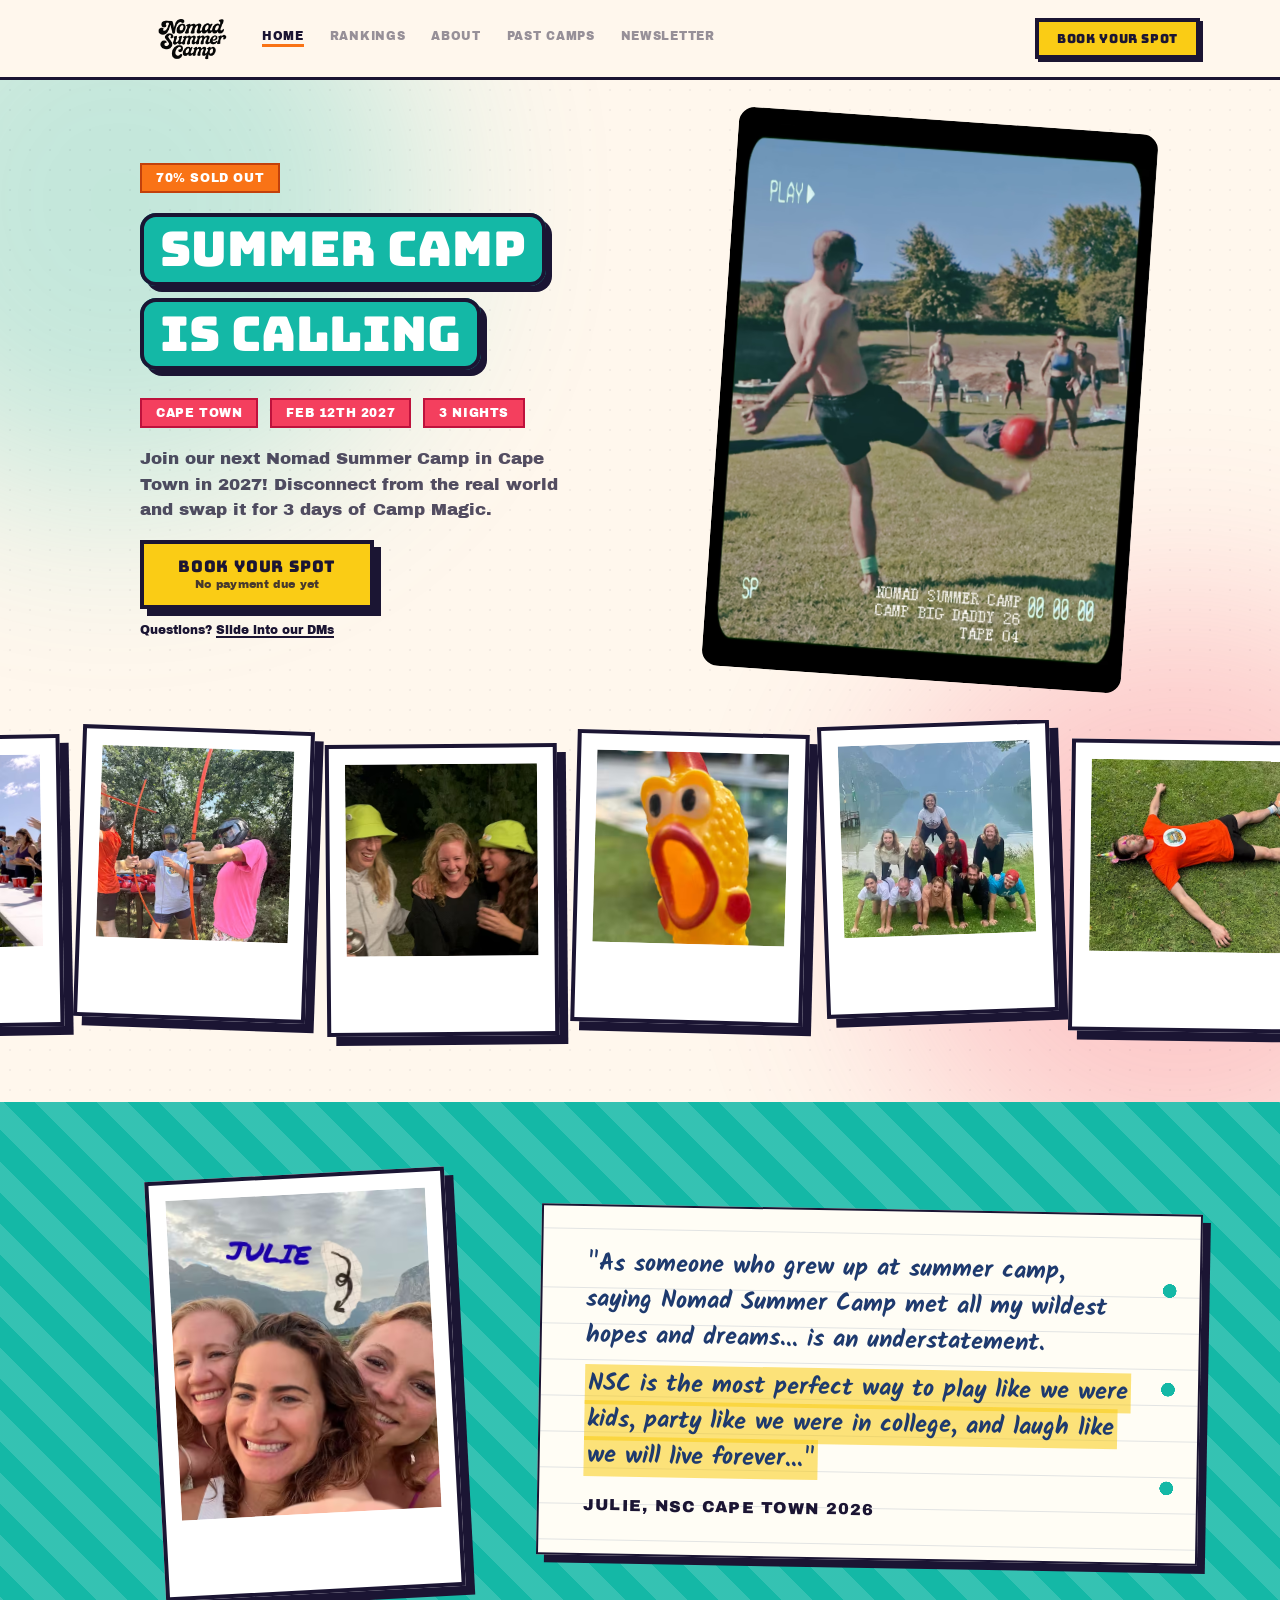
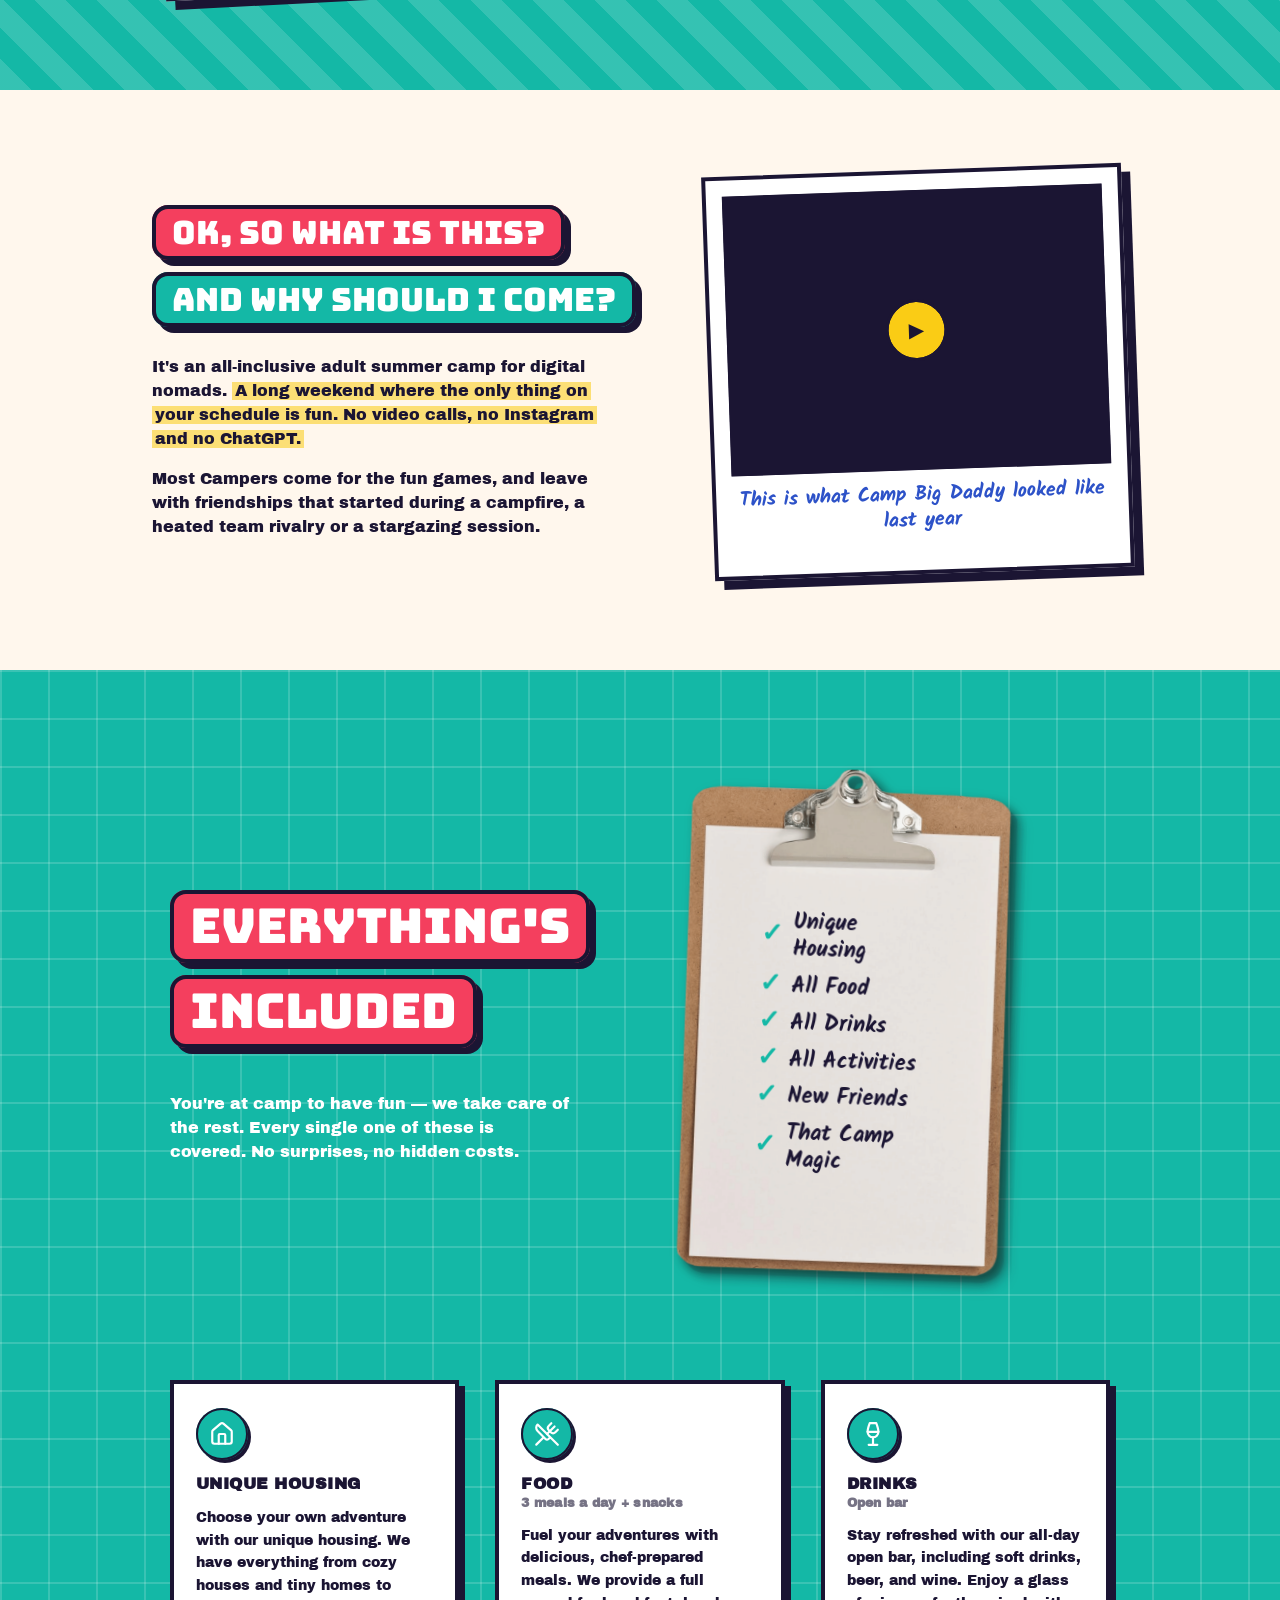
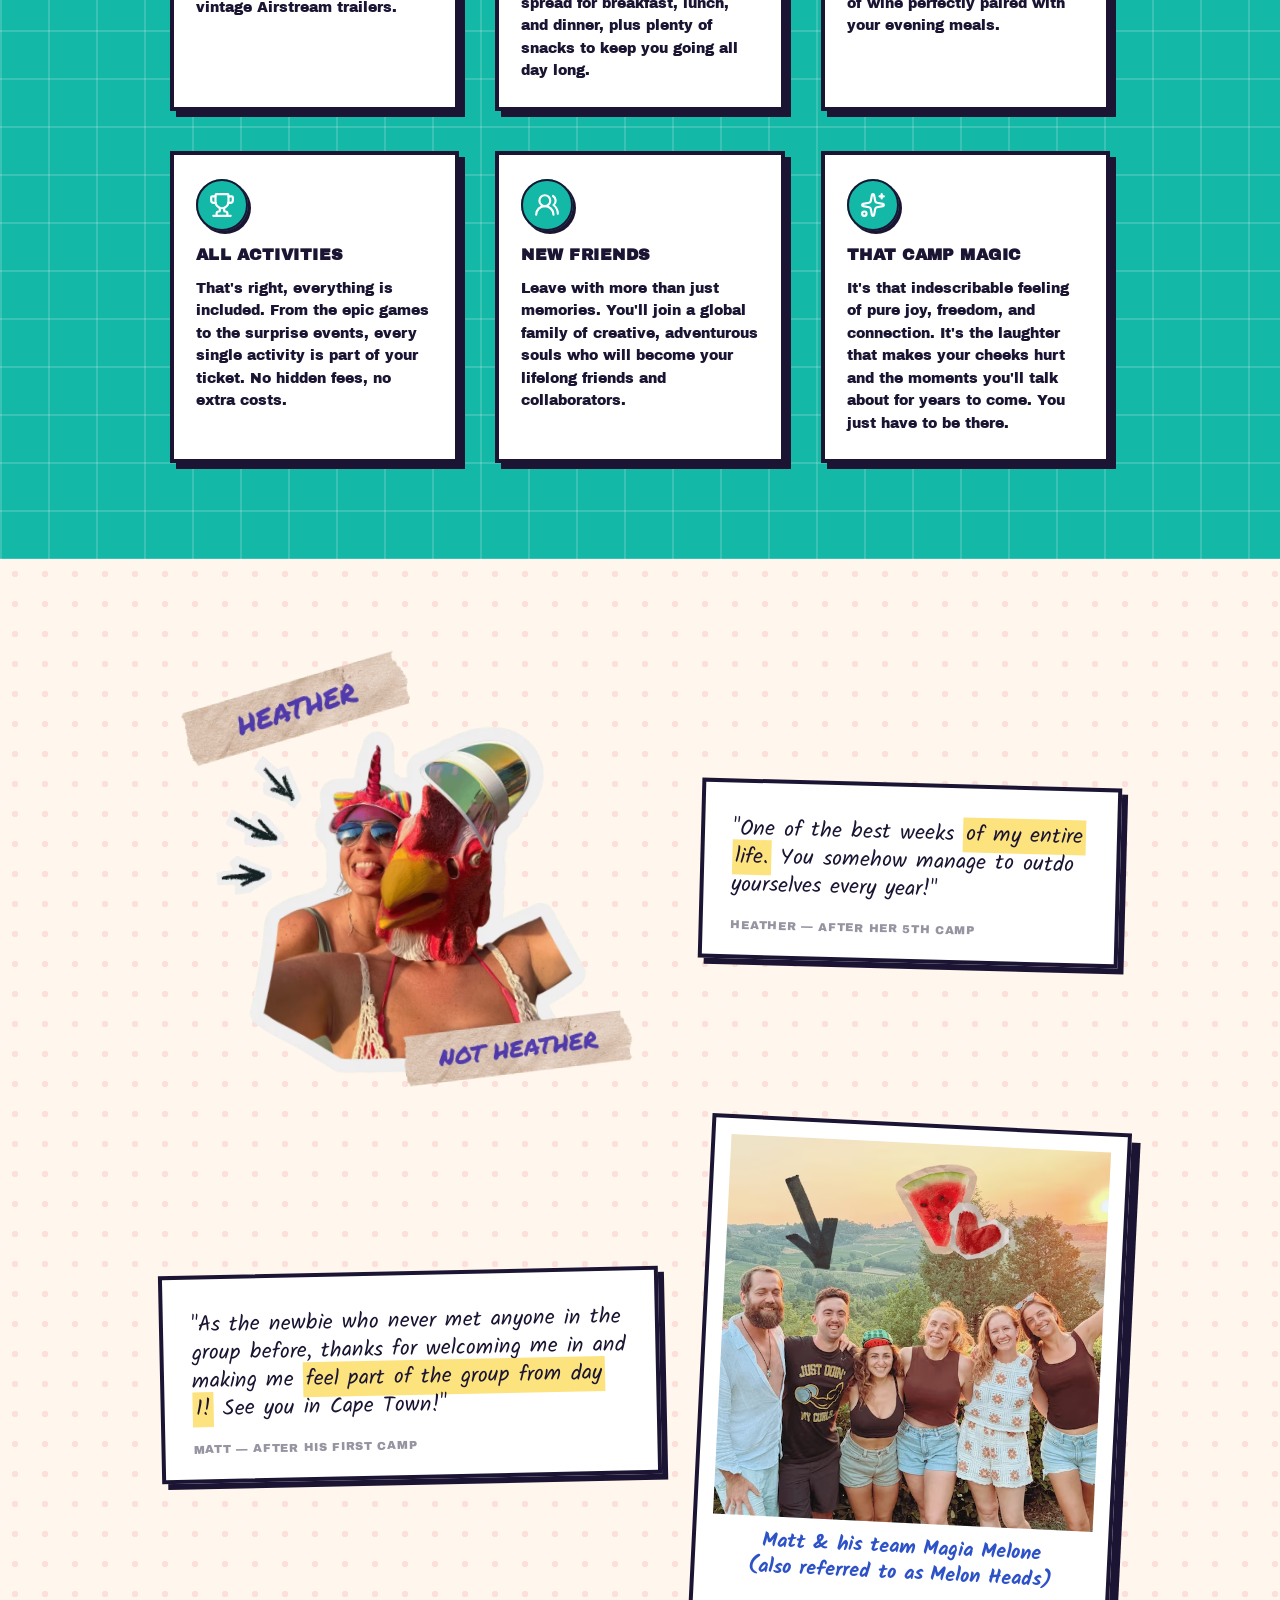
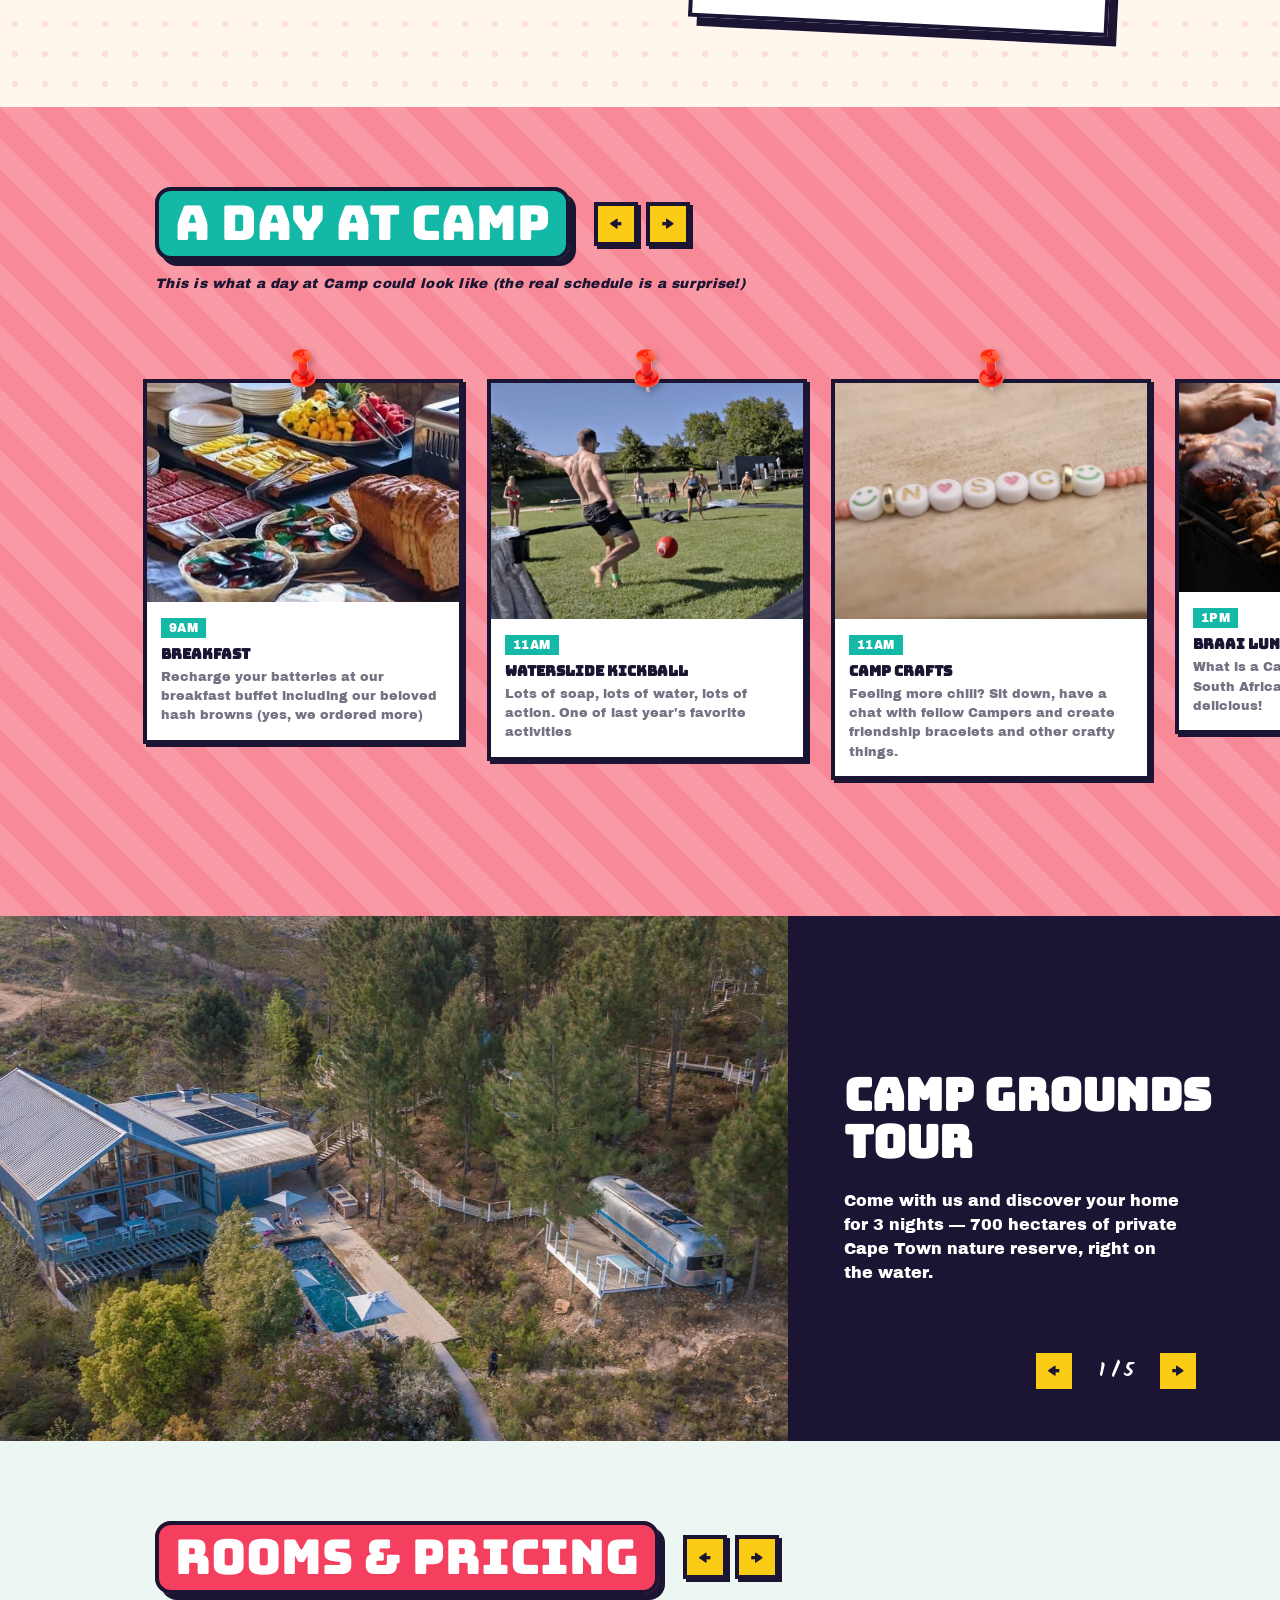
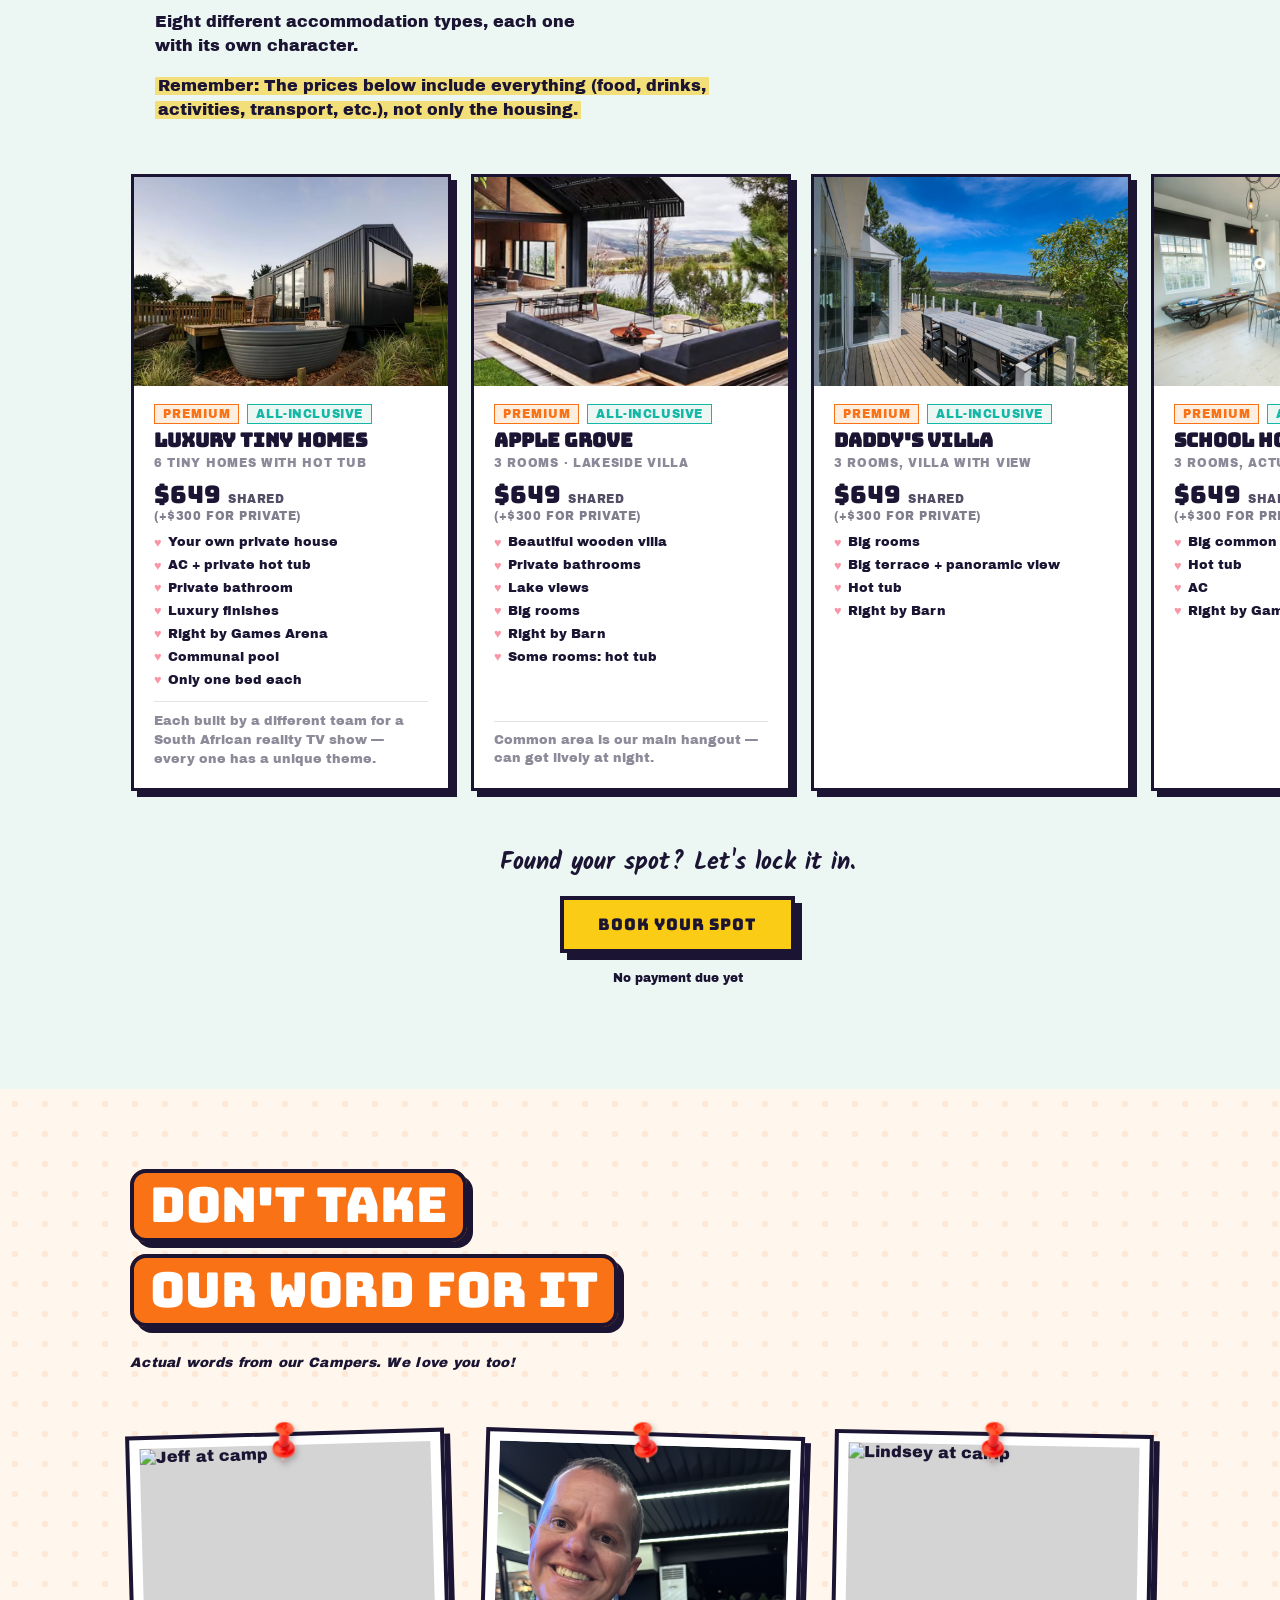
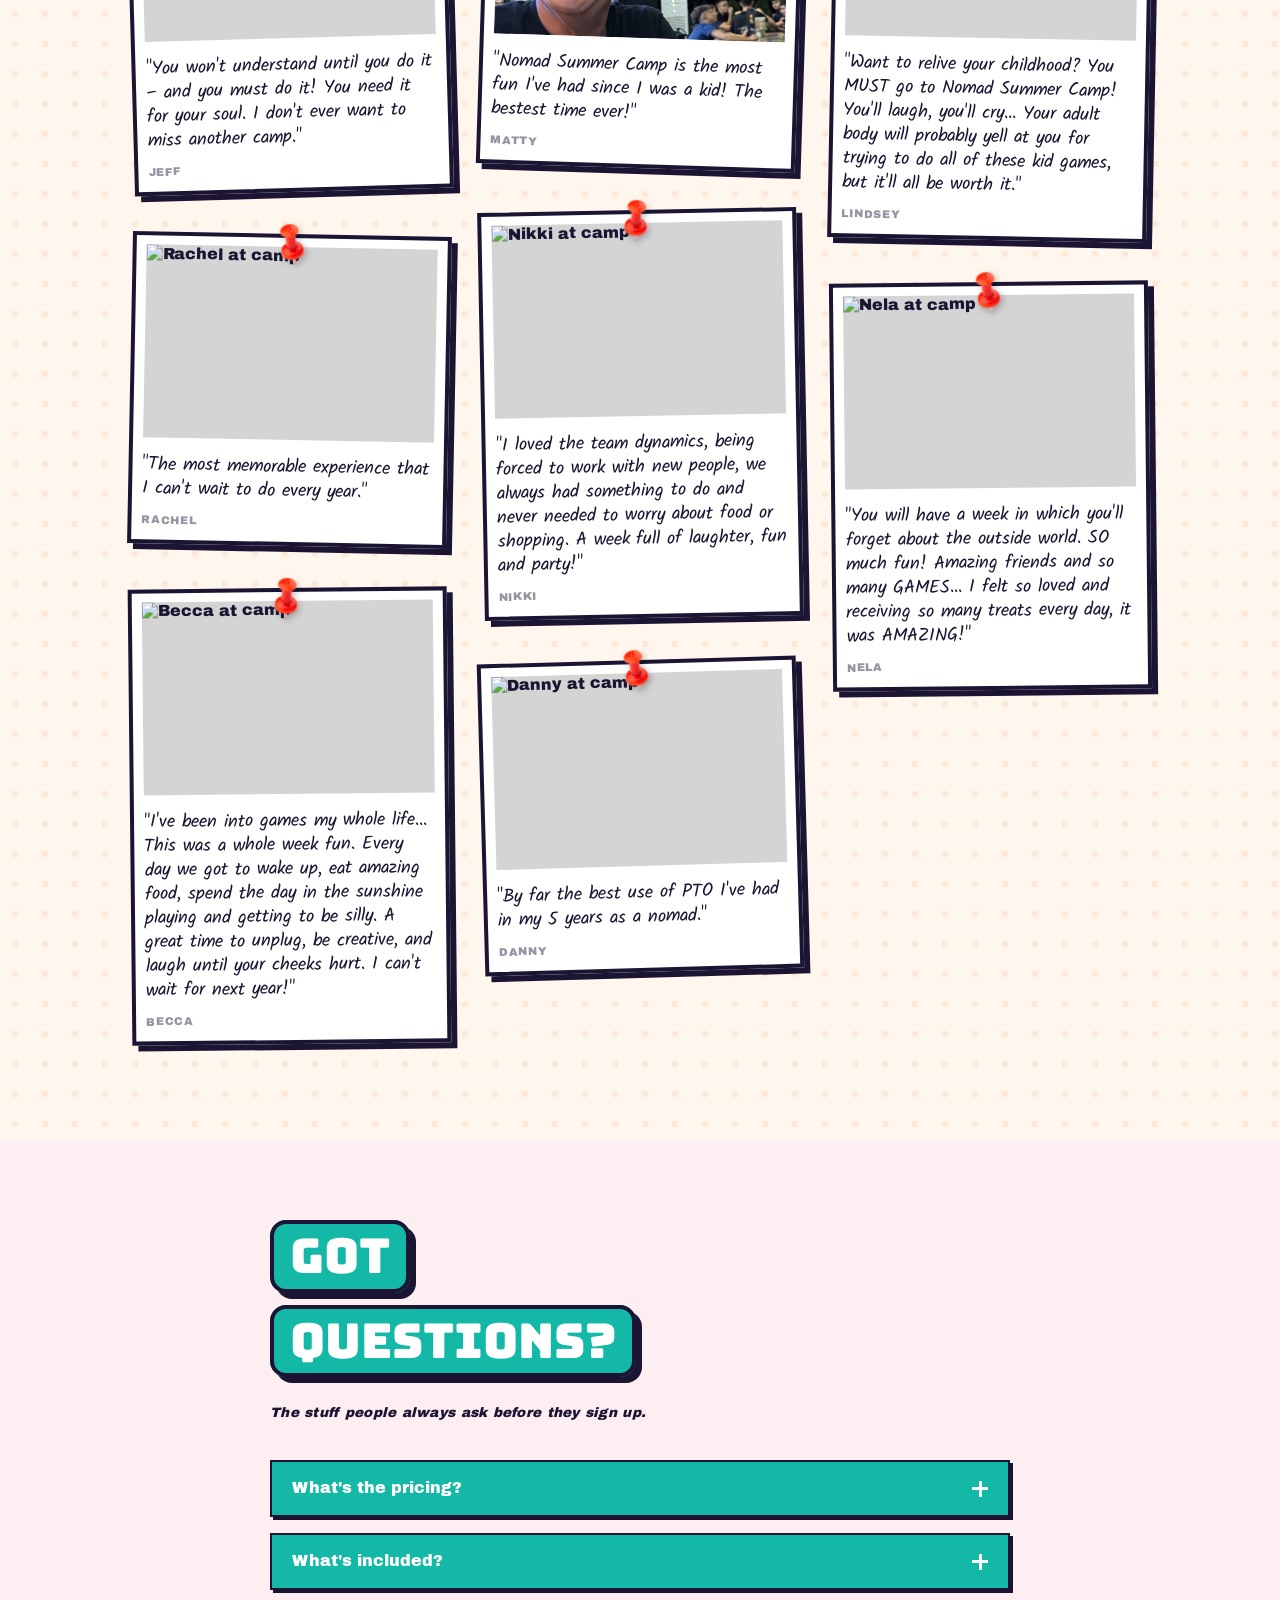
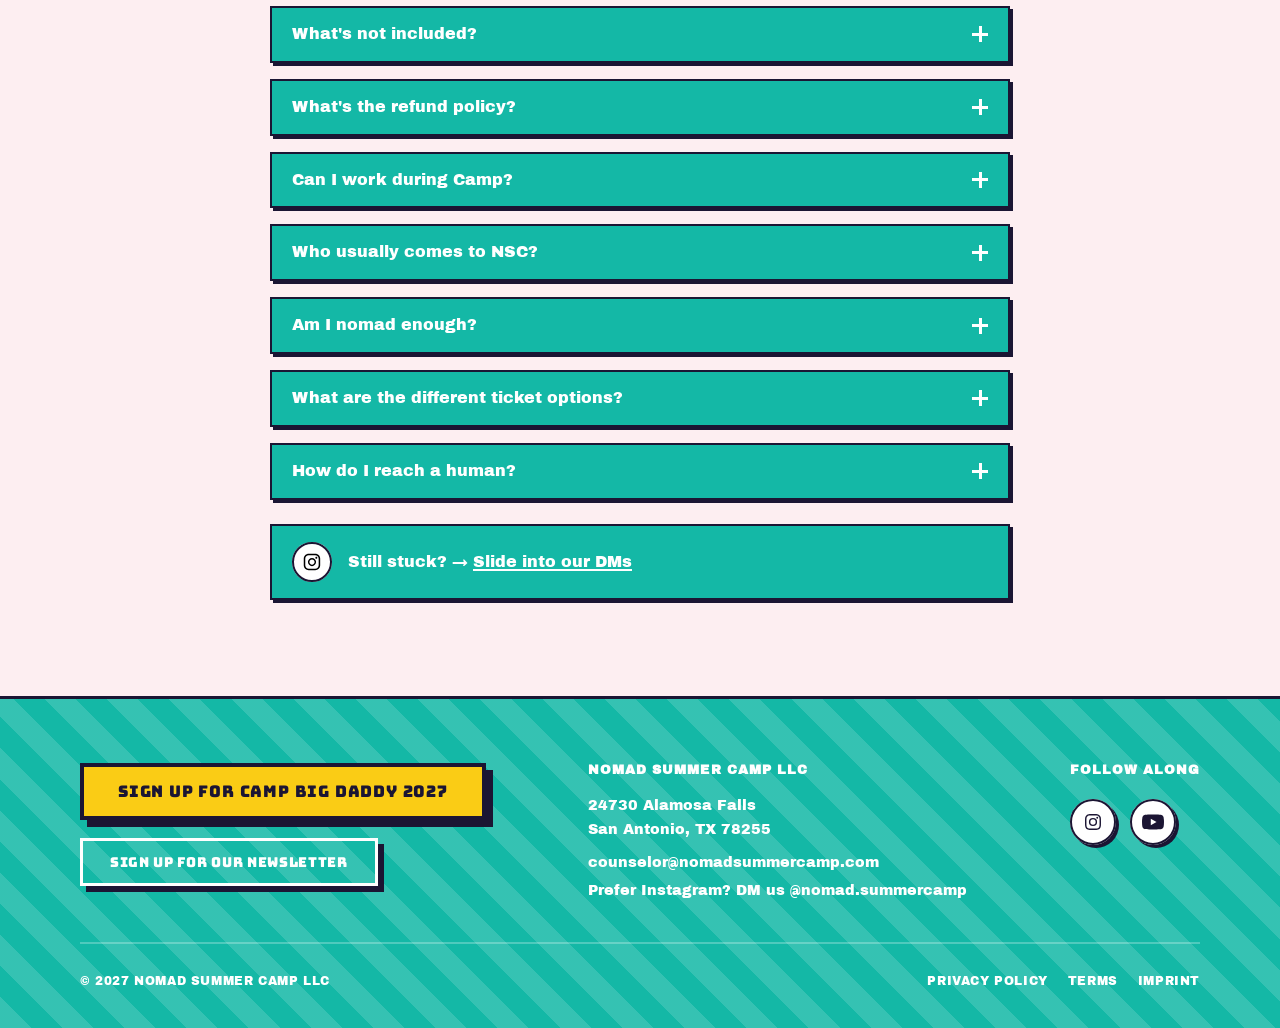
==== commit 0971b267: "Update sold-out status to 70% Co-Authored-By: Claude Sonnet 5.5 <noreply@anthropic.com> Claude-Sessi" ====
--- a/index.html
+++ b/index.html
@@ -61,7 +61,7 @@
       <!-- Left: copy & CTA -->
       <div class="hero__content">
 
-        <span class="info-tag info-tag--orange">60% sold out</span>
+        <span class="info-tag info-tag--orange">70% sold out</span>
 
         <h1 class="headline-stack">
           <span class="sticker sticker--teal">Summer Camp</span>
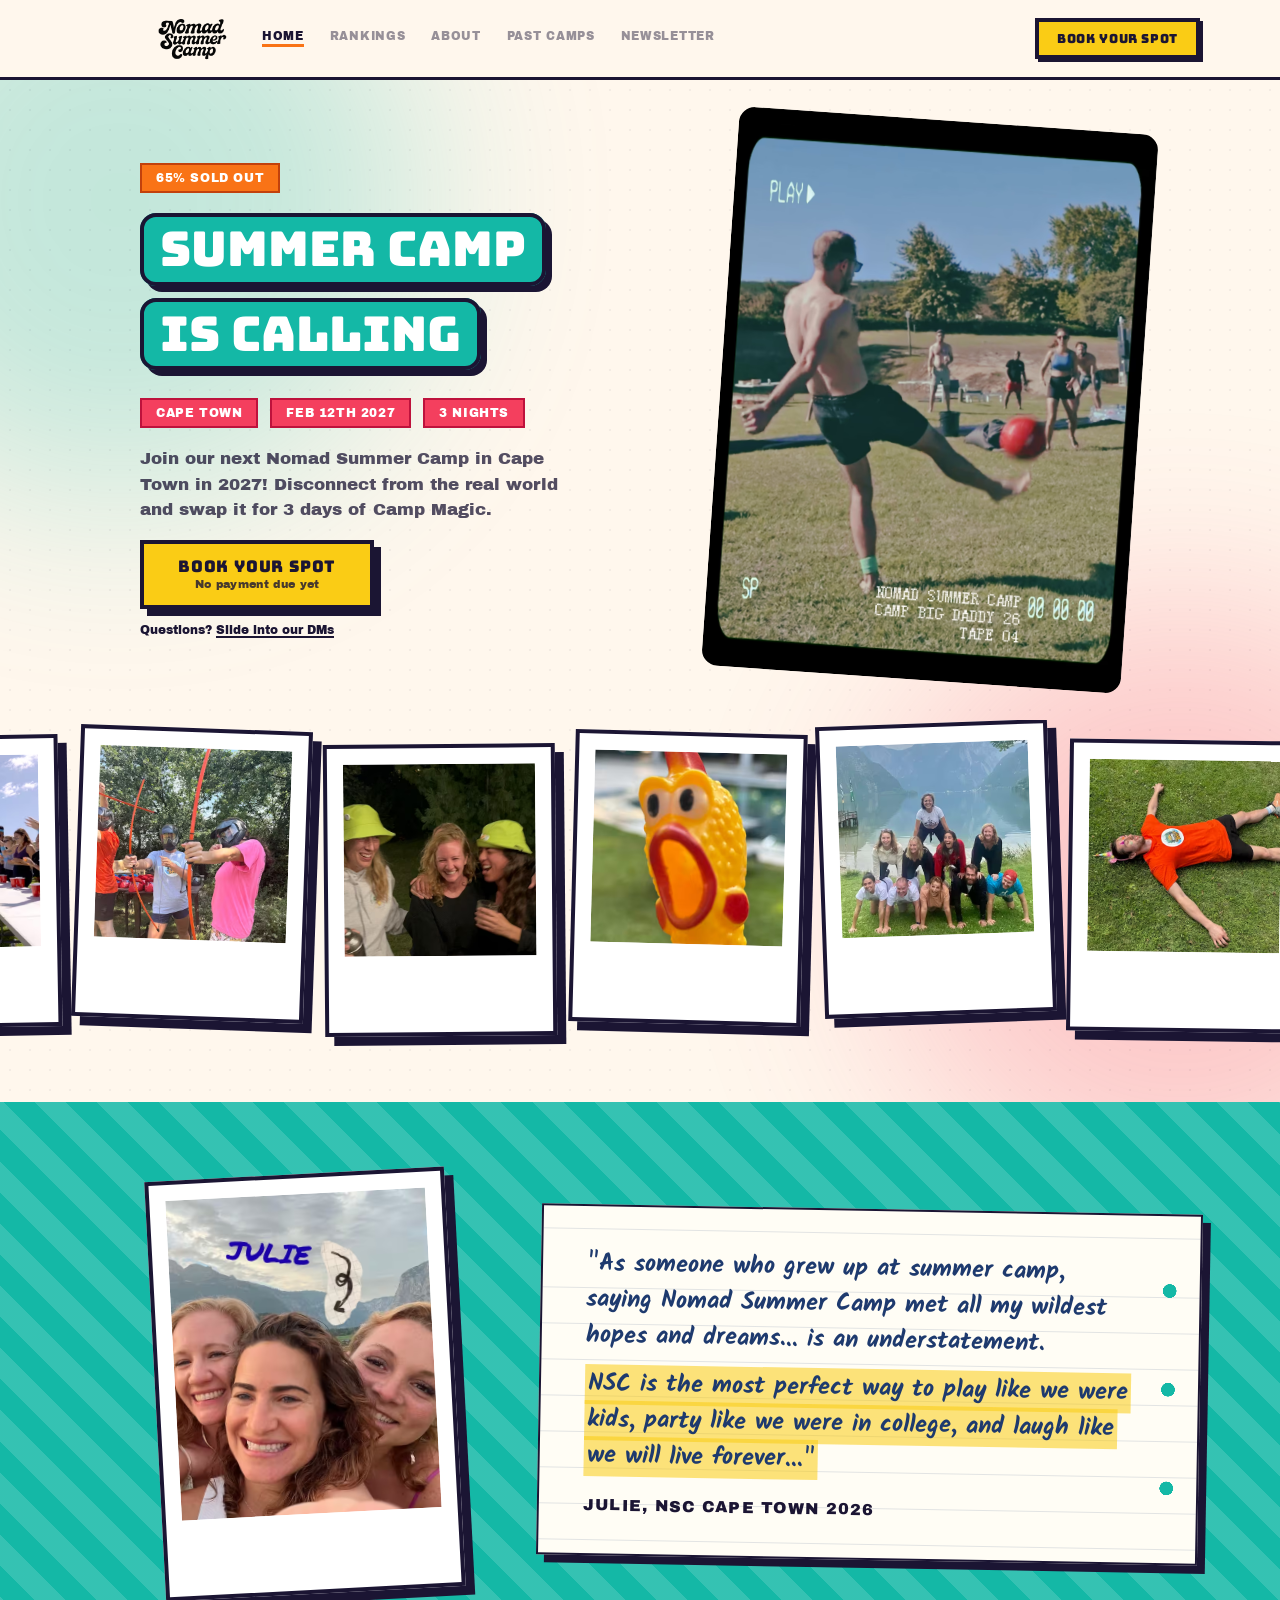
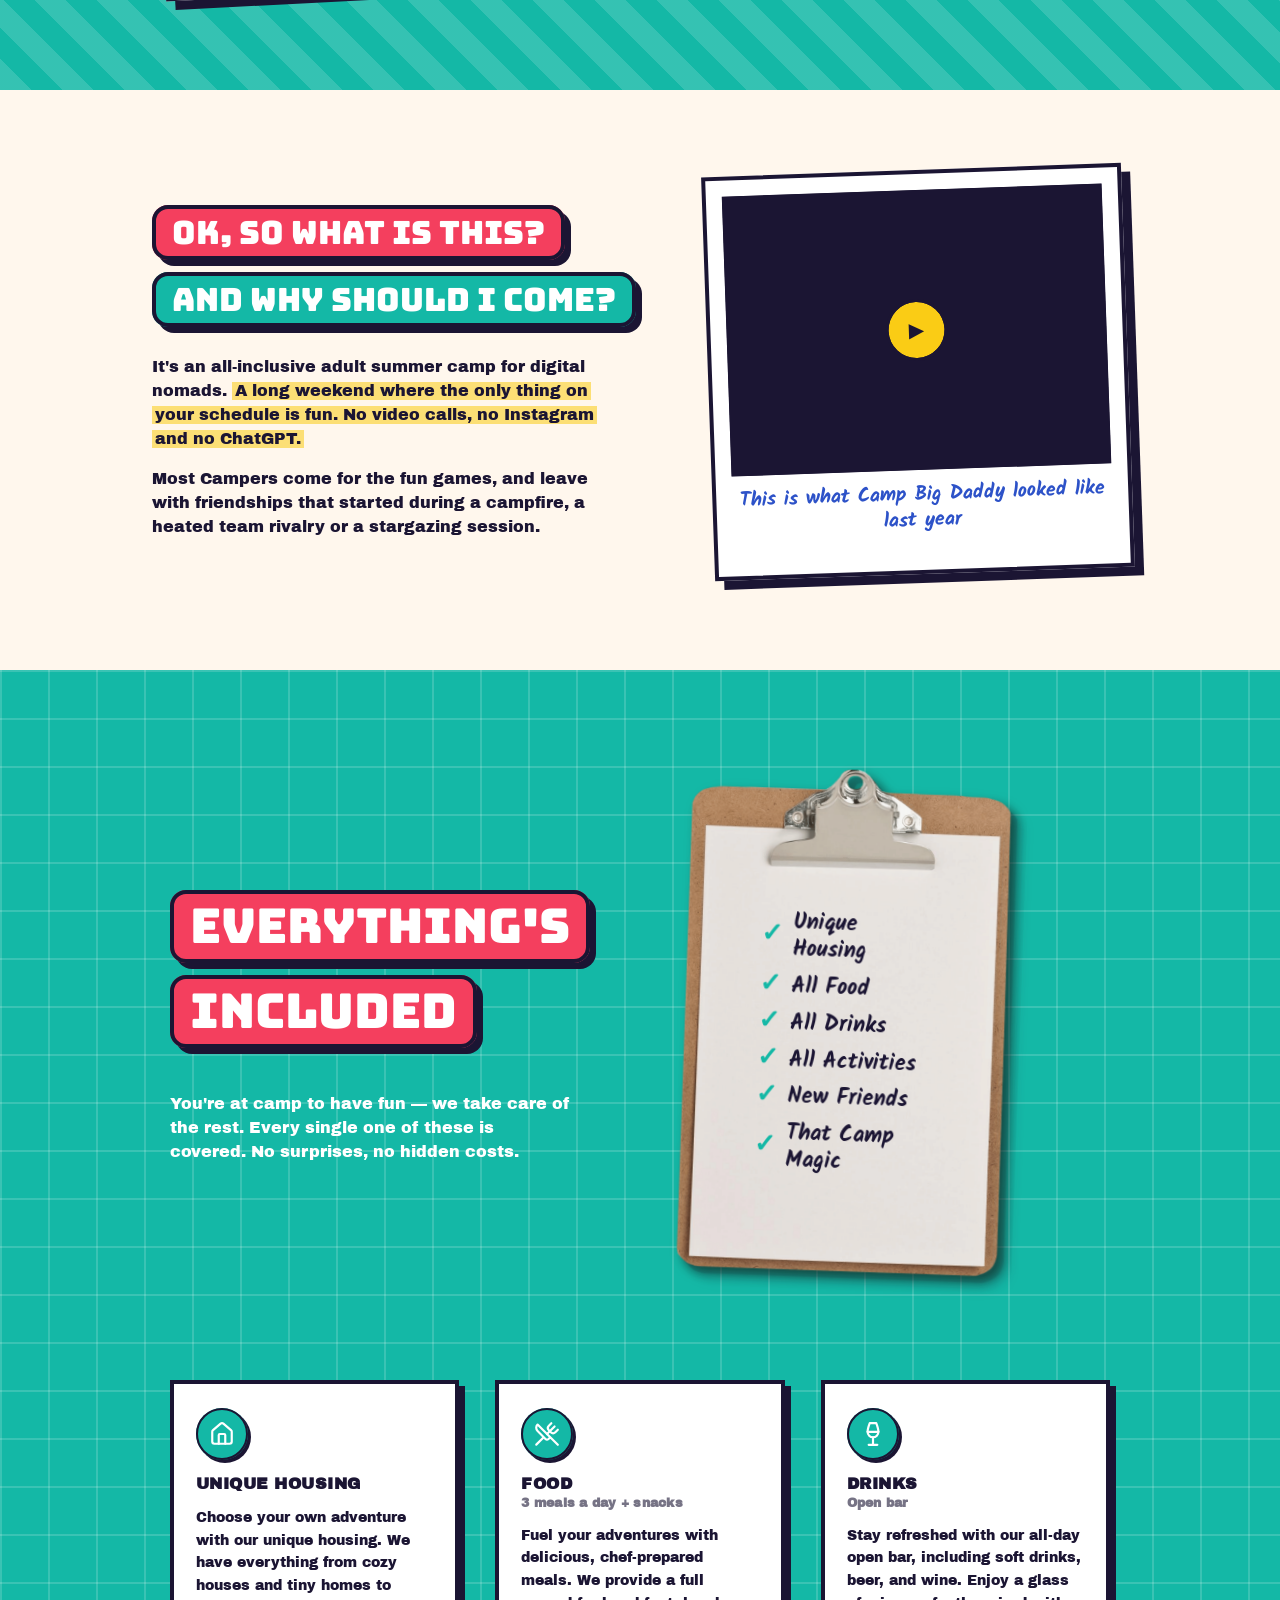
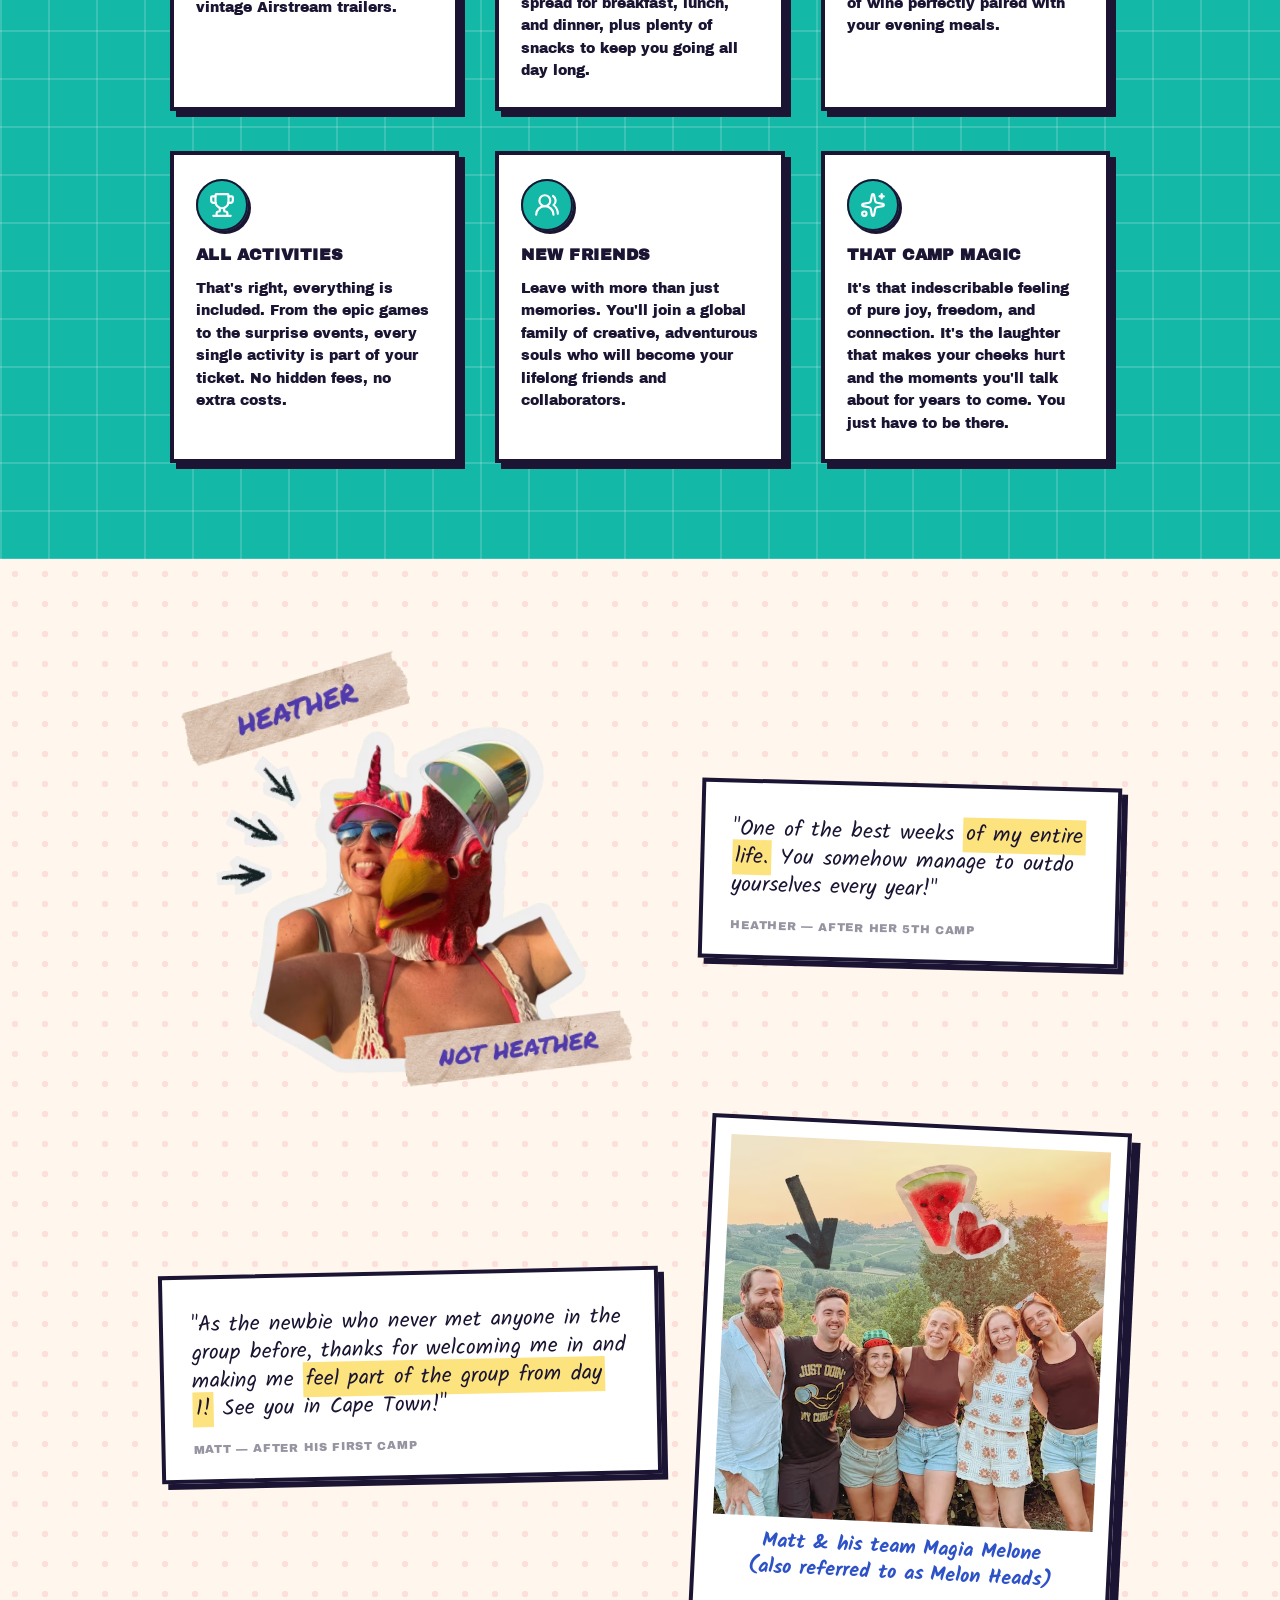
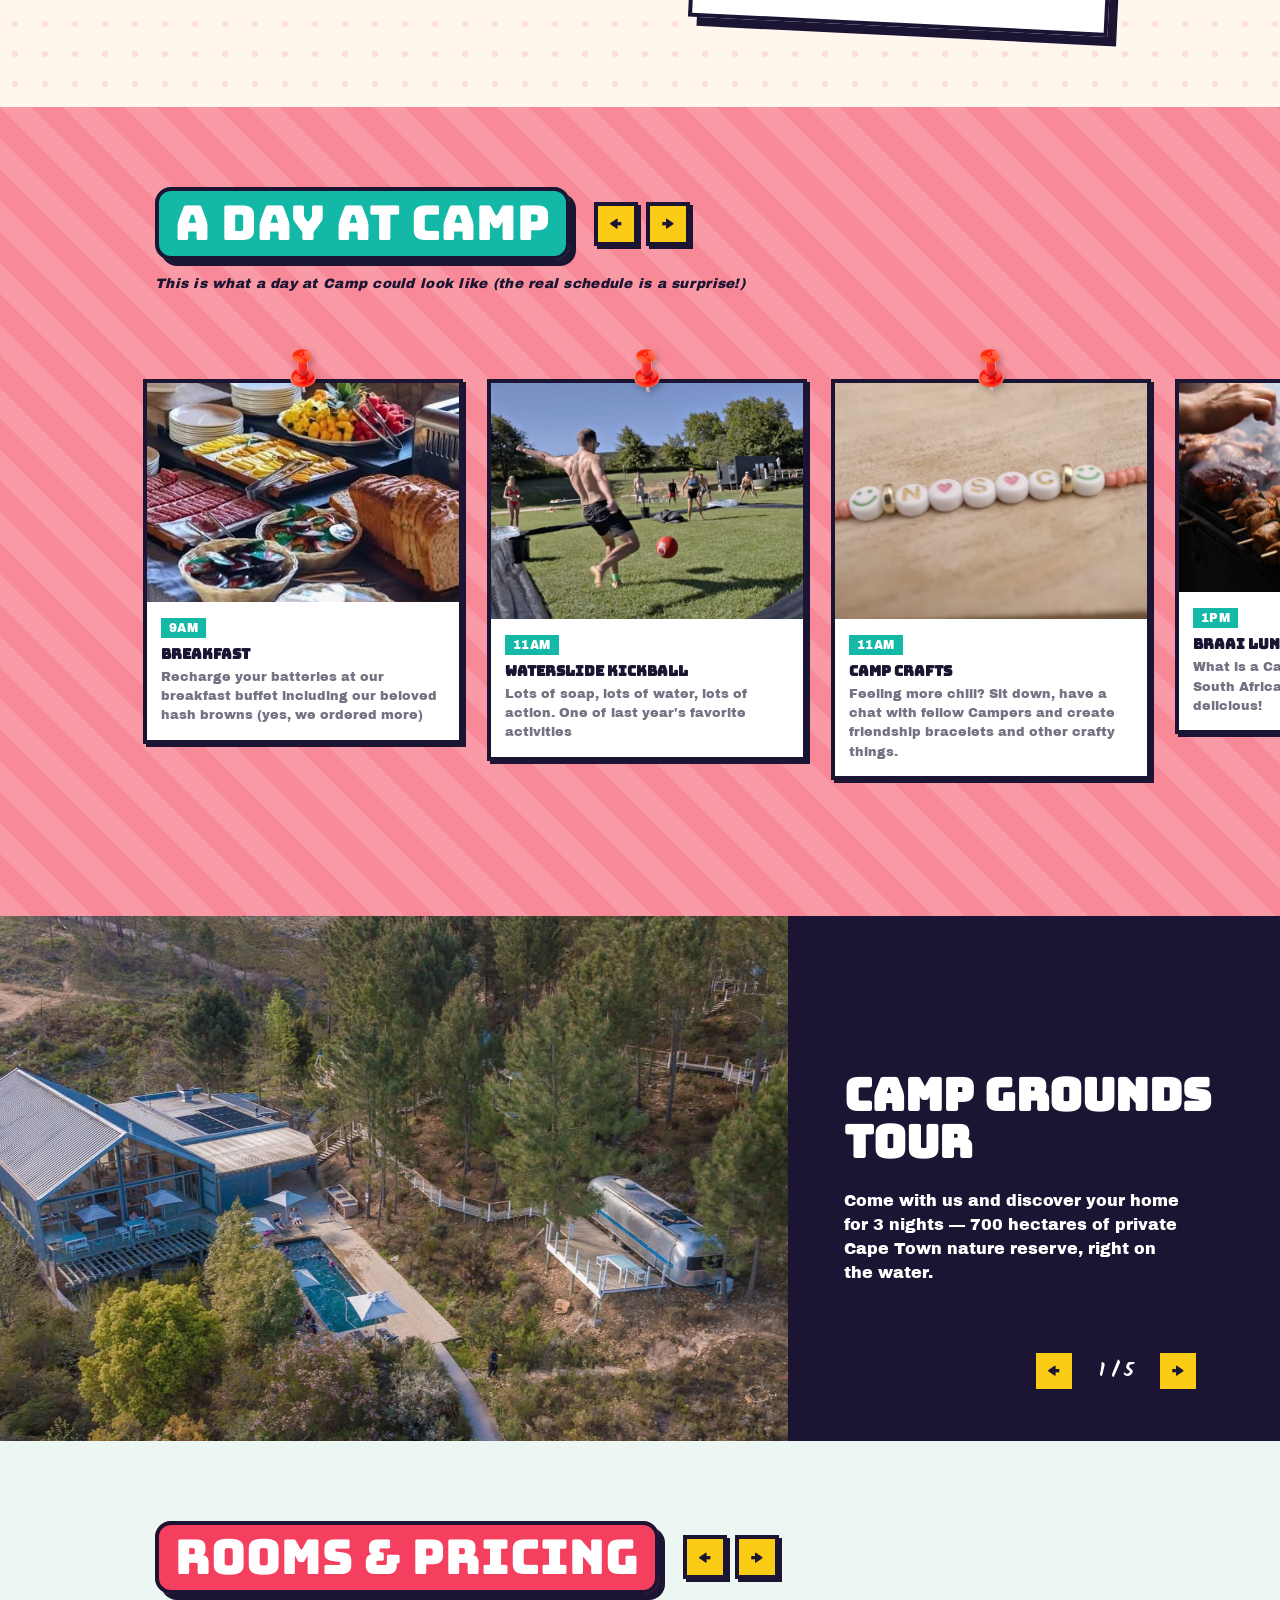
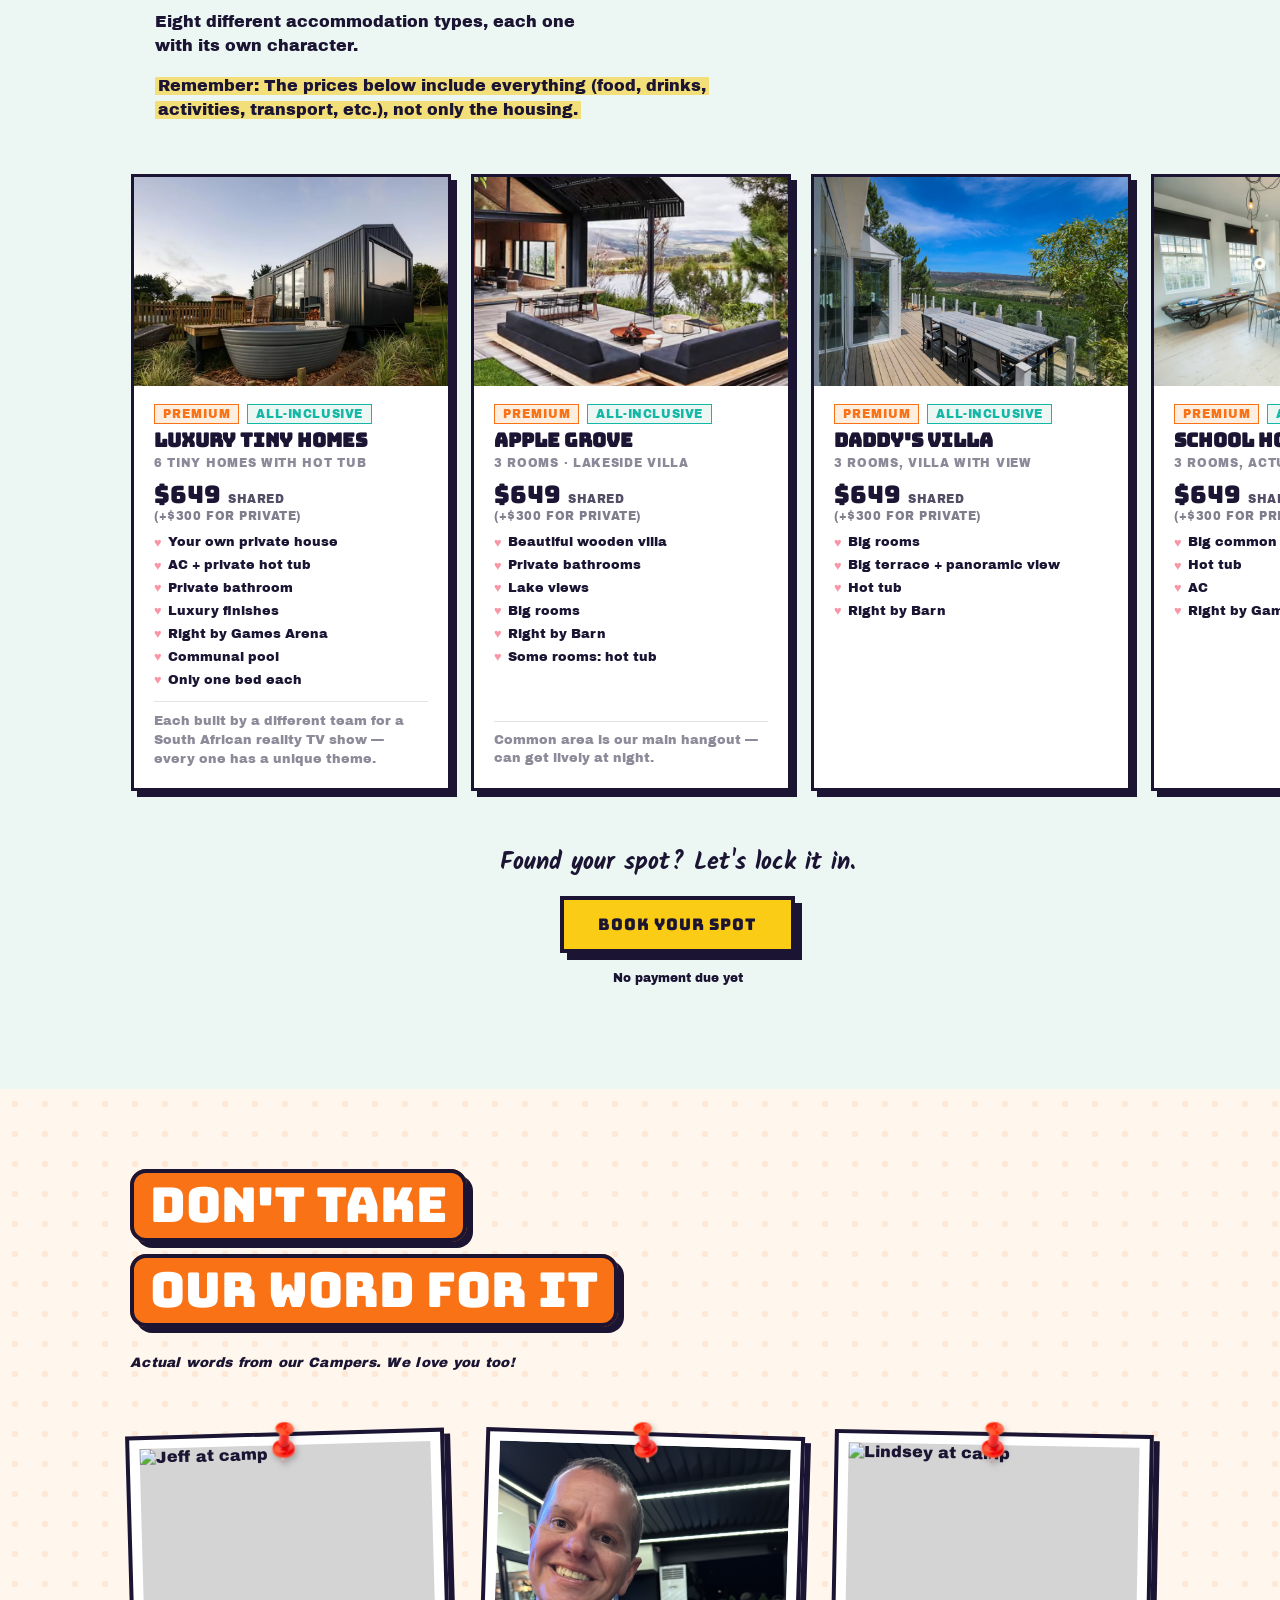
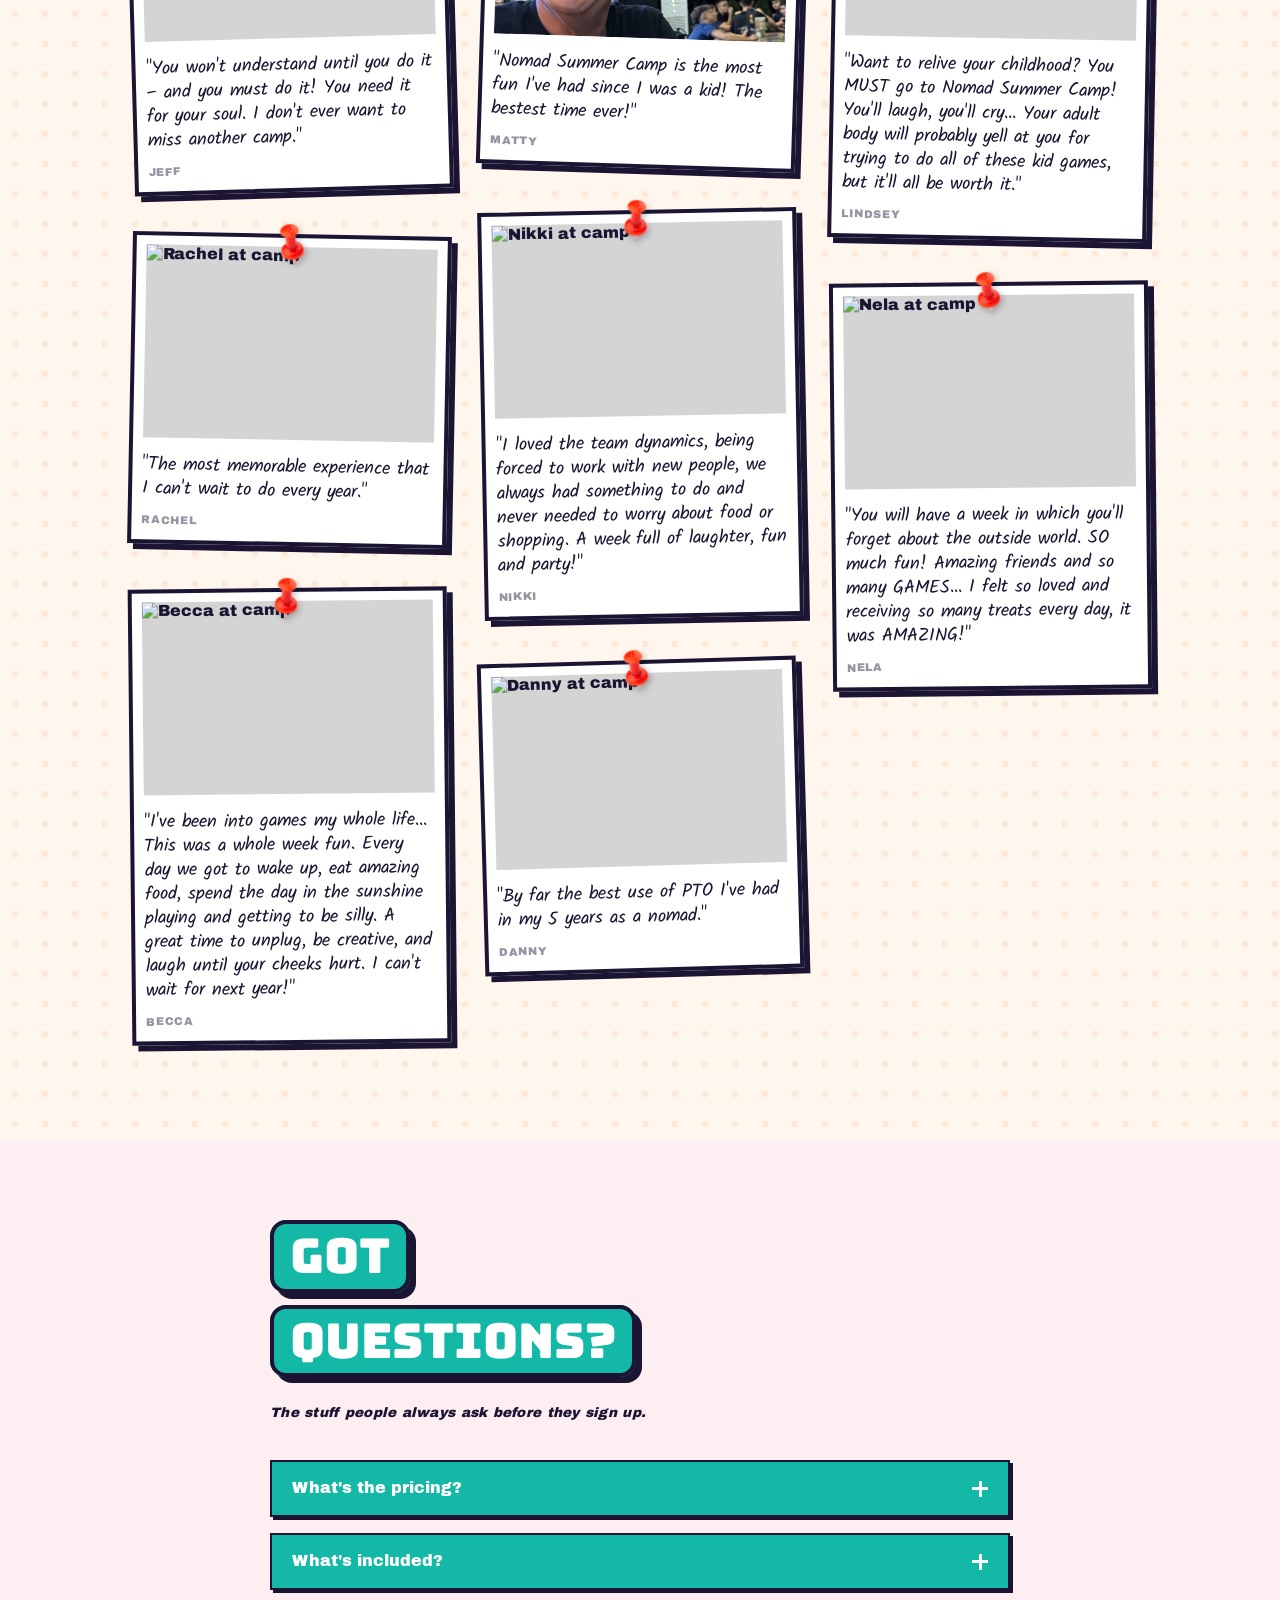
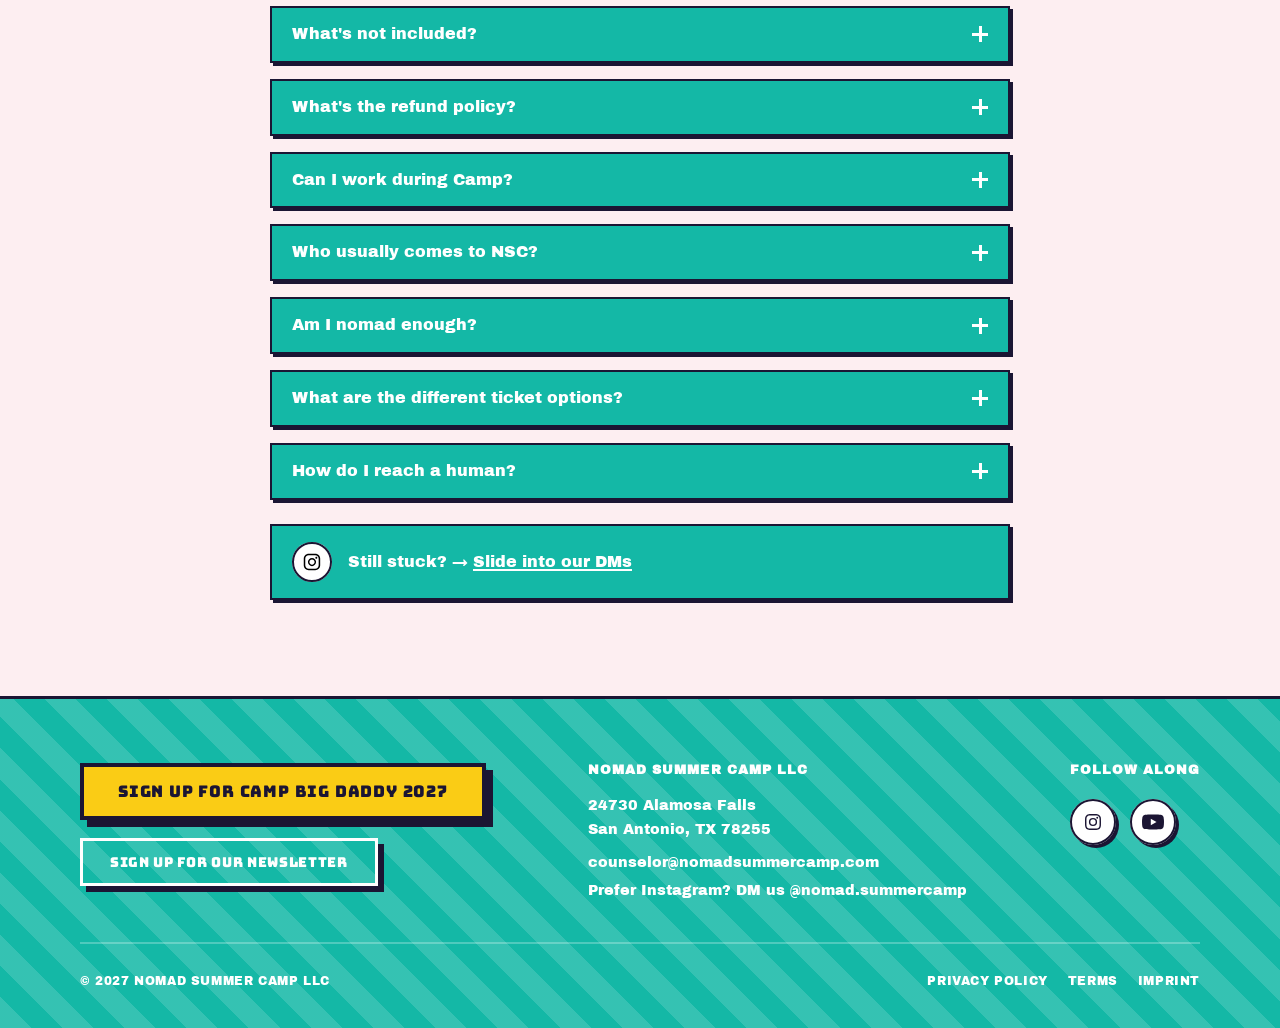
==== commit eeecbdd1: "Update Camp status badge to 65% sold out Co-Authored-By: Claude Sonnet 5.5 <noreply@anthropic.com> C" ====
--- a/index.html
+++ b/index.html
@@ -61,7 +61,7 @@
       <!-- Left: copy & CTA -->
       <div class="hero__content">
 
-        <span class="info-tag info-tag--orange">70% sold out</span>
+        <span class="info-tag info-tag--orange">65% sold out</span>
 
         <h1 class="headline-stack">
           <span class="sticker sticker--teal">Summer Camp</span>
